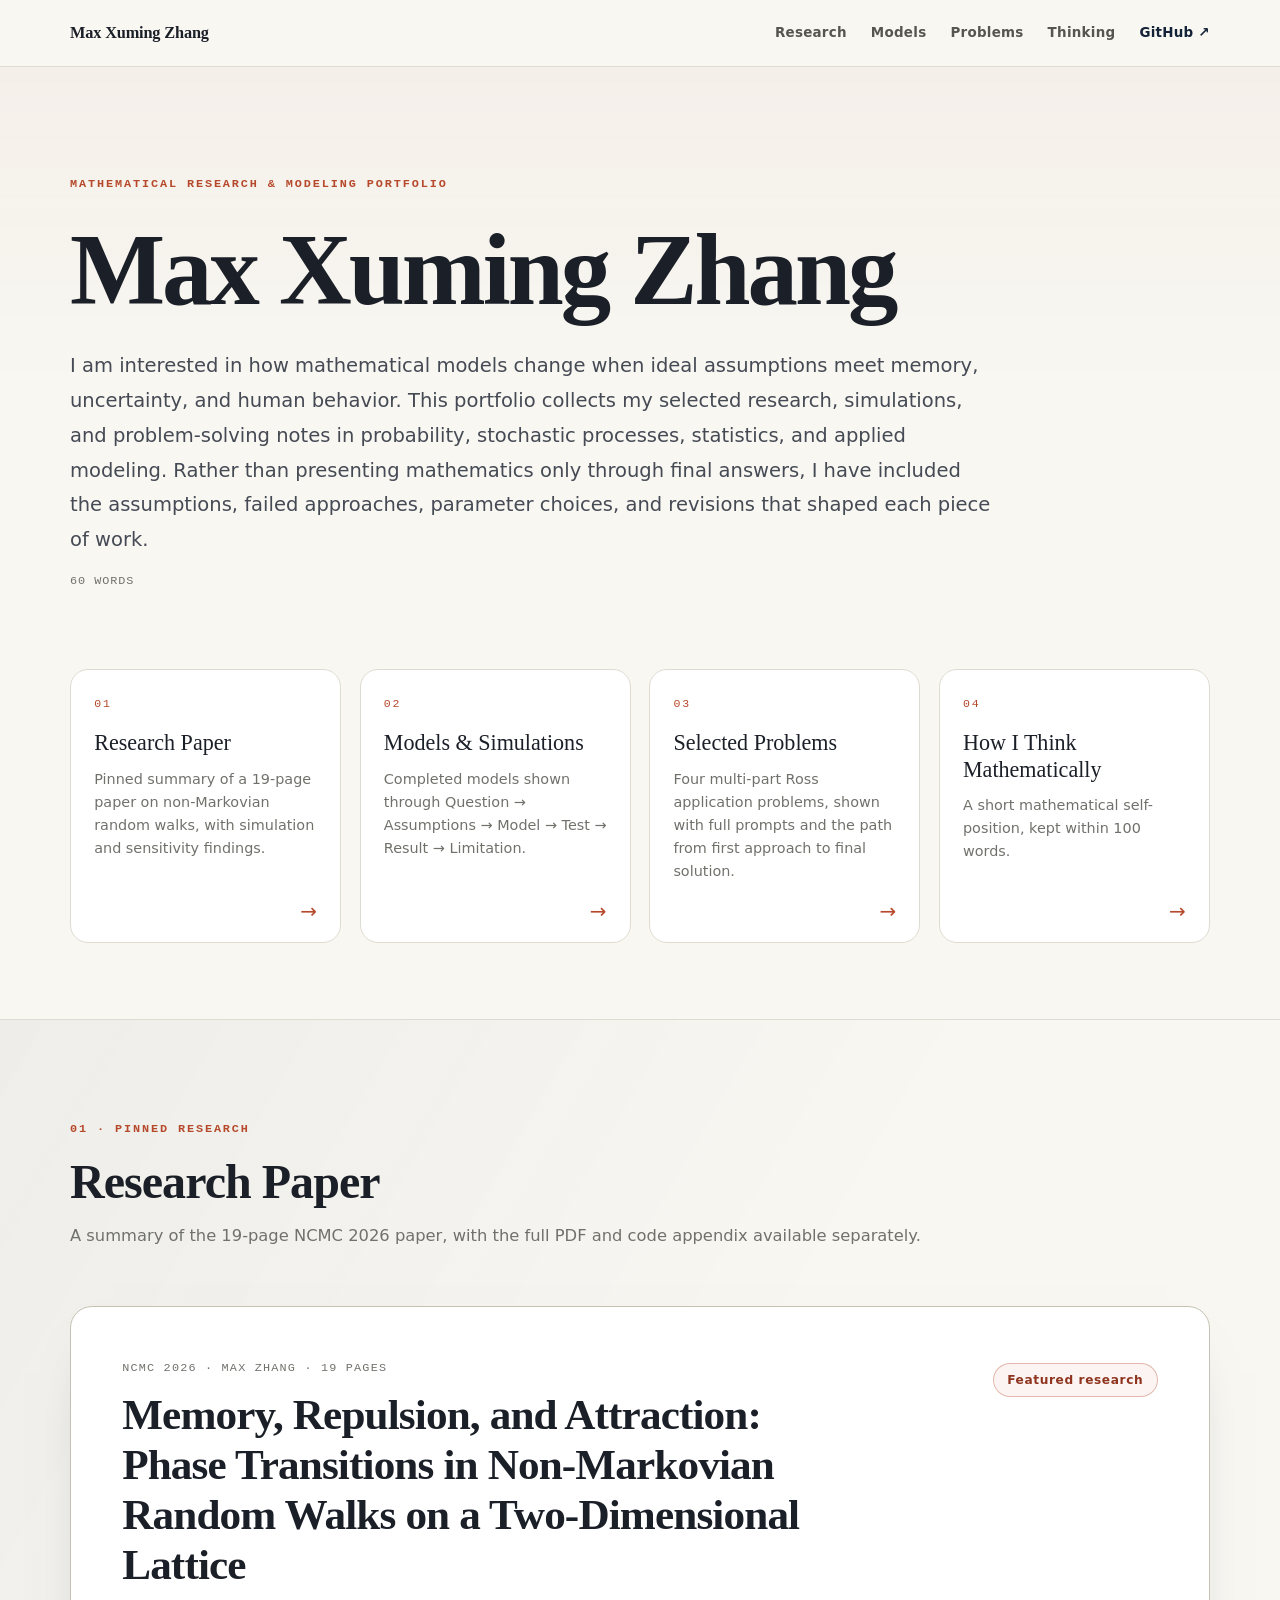
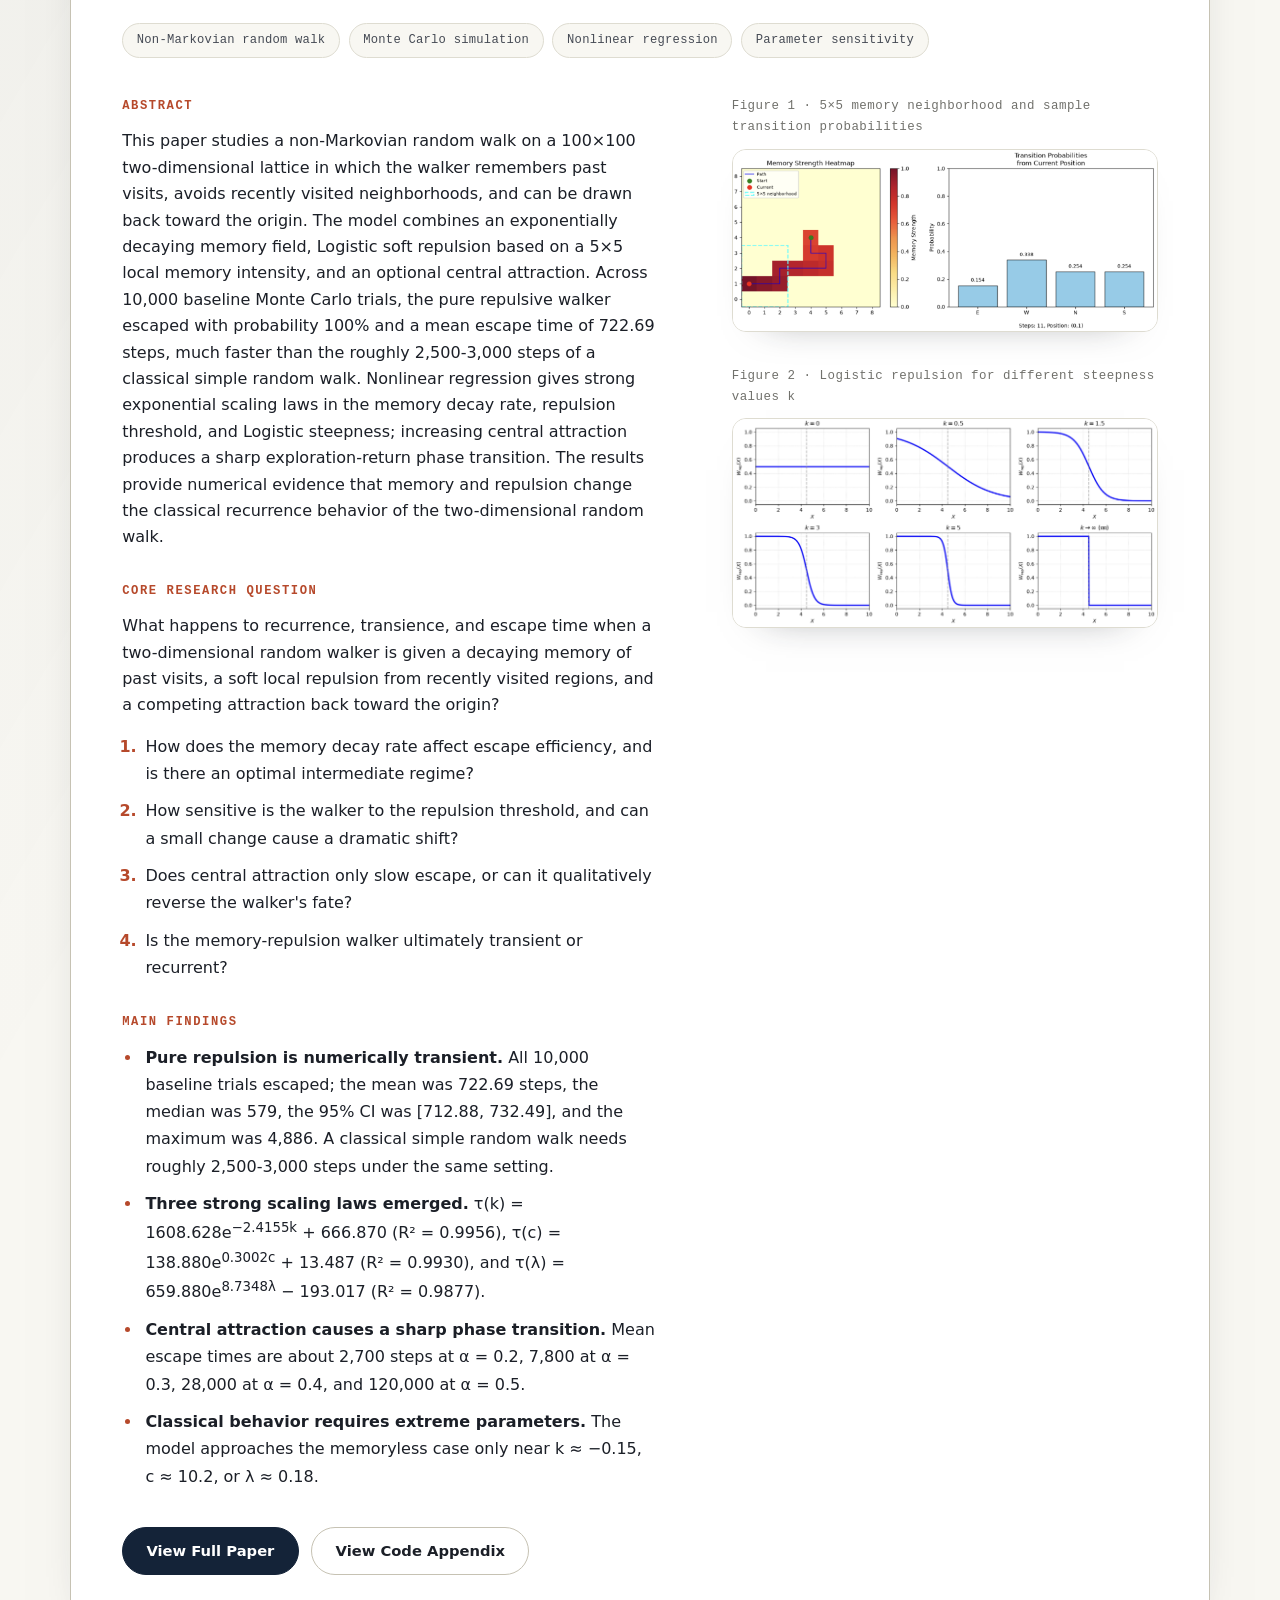
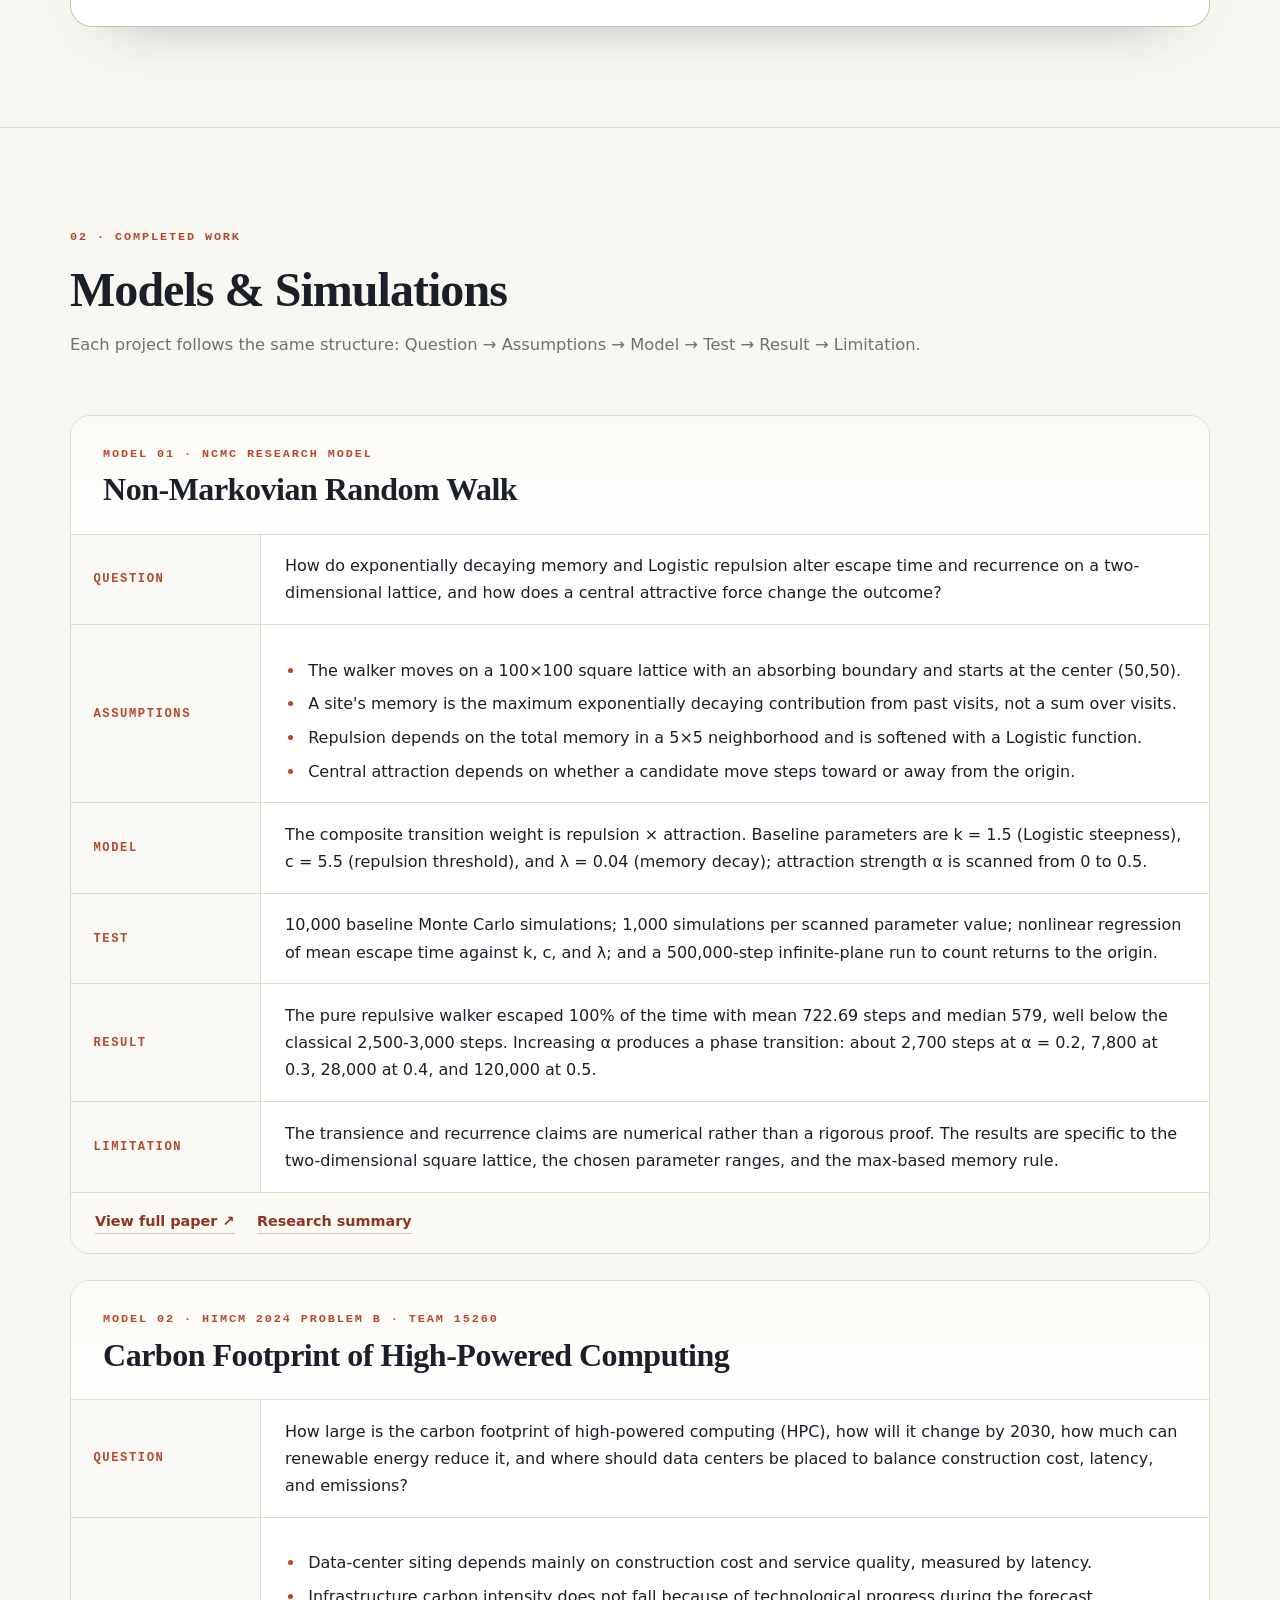
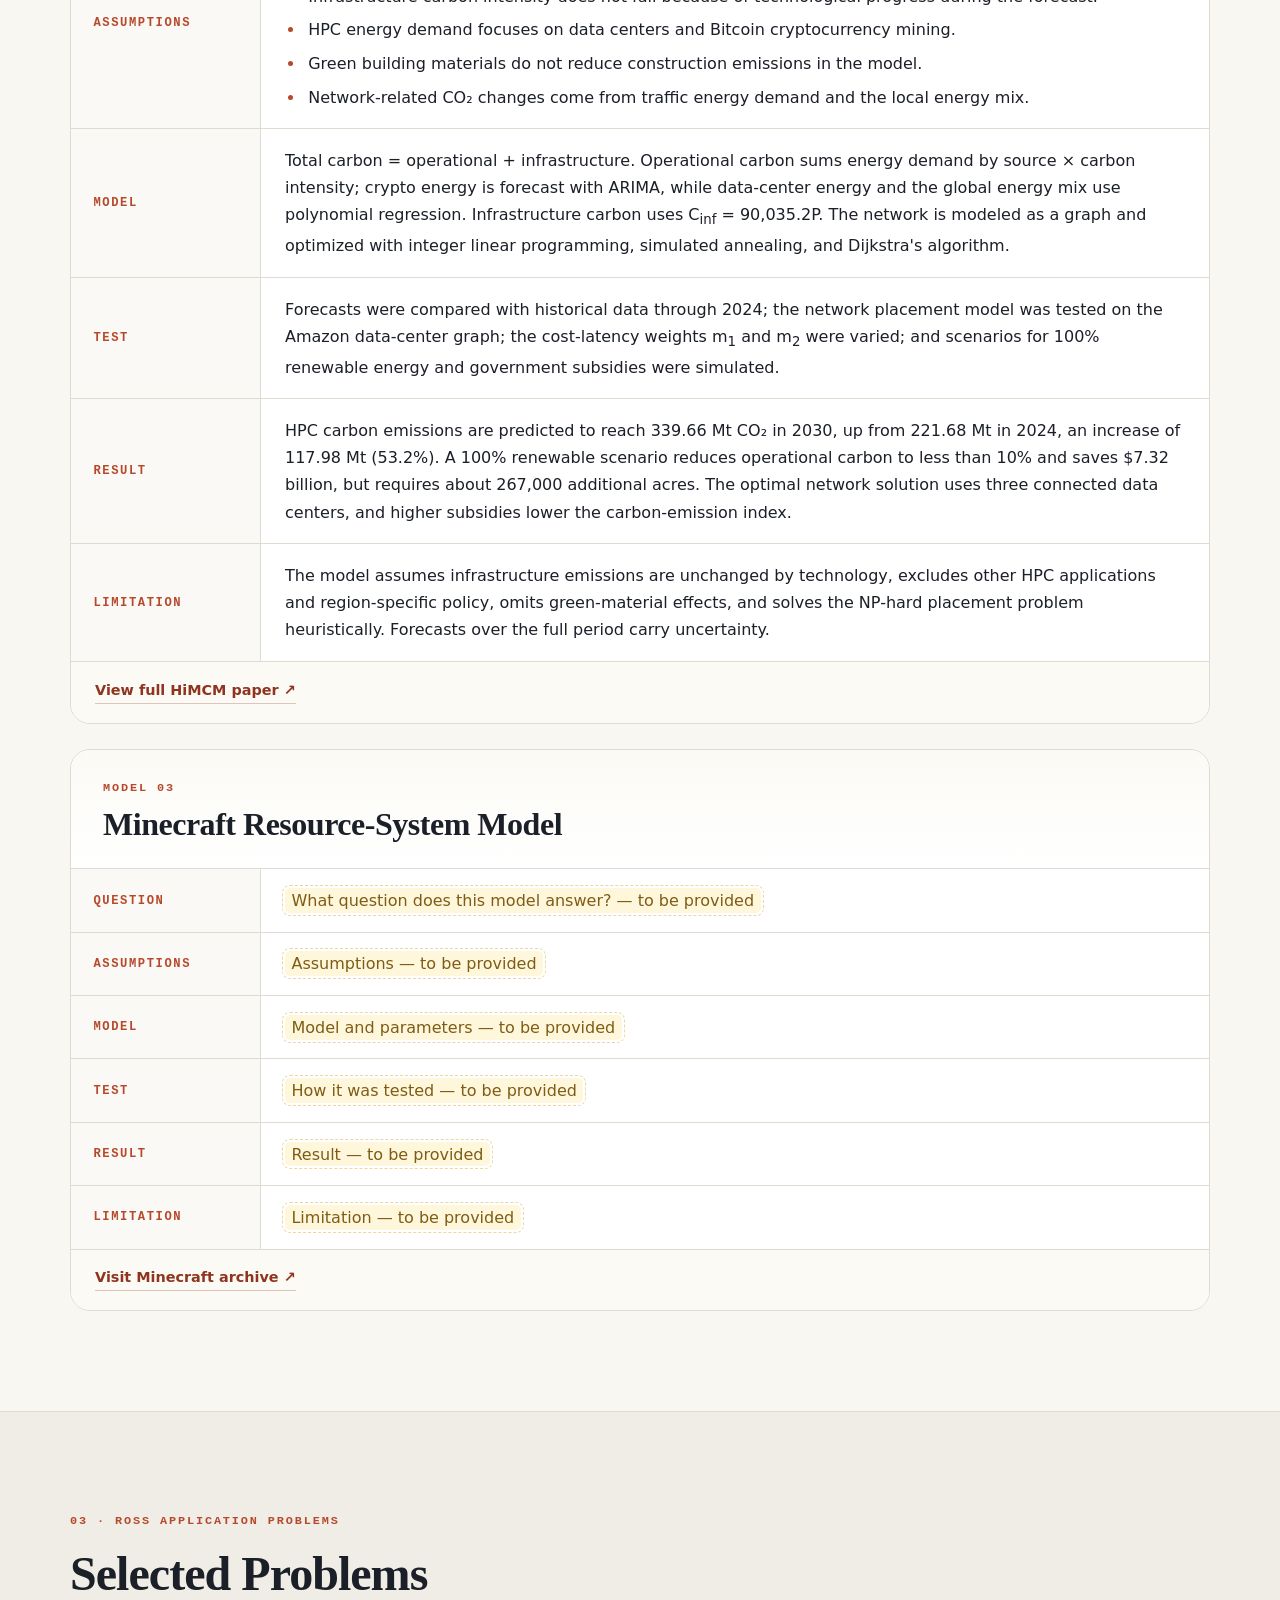
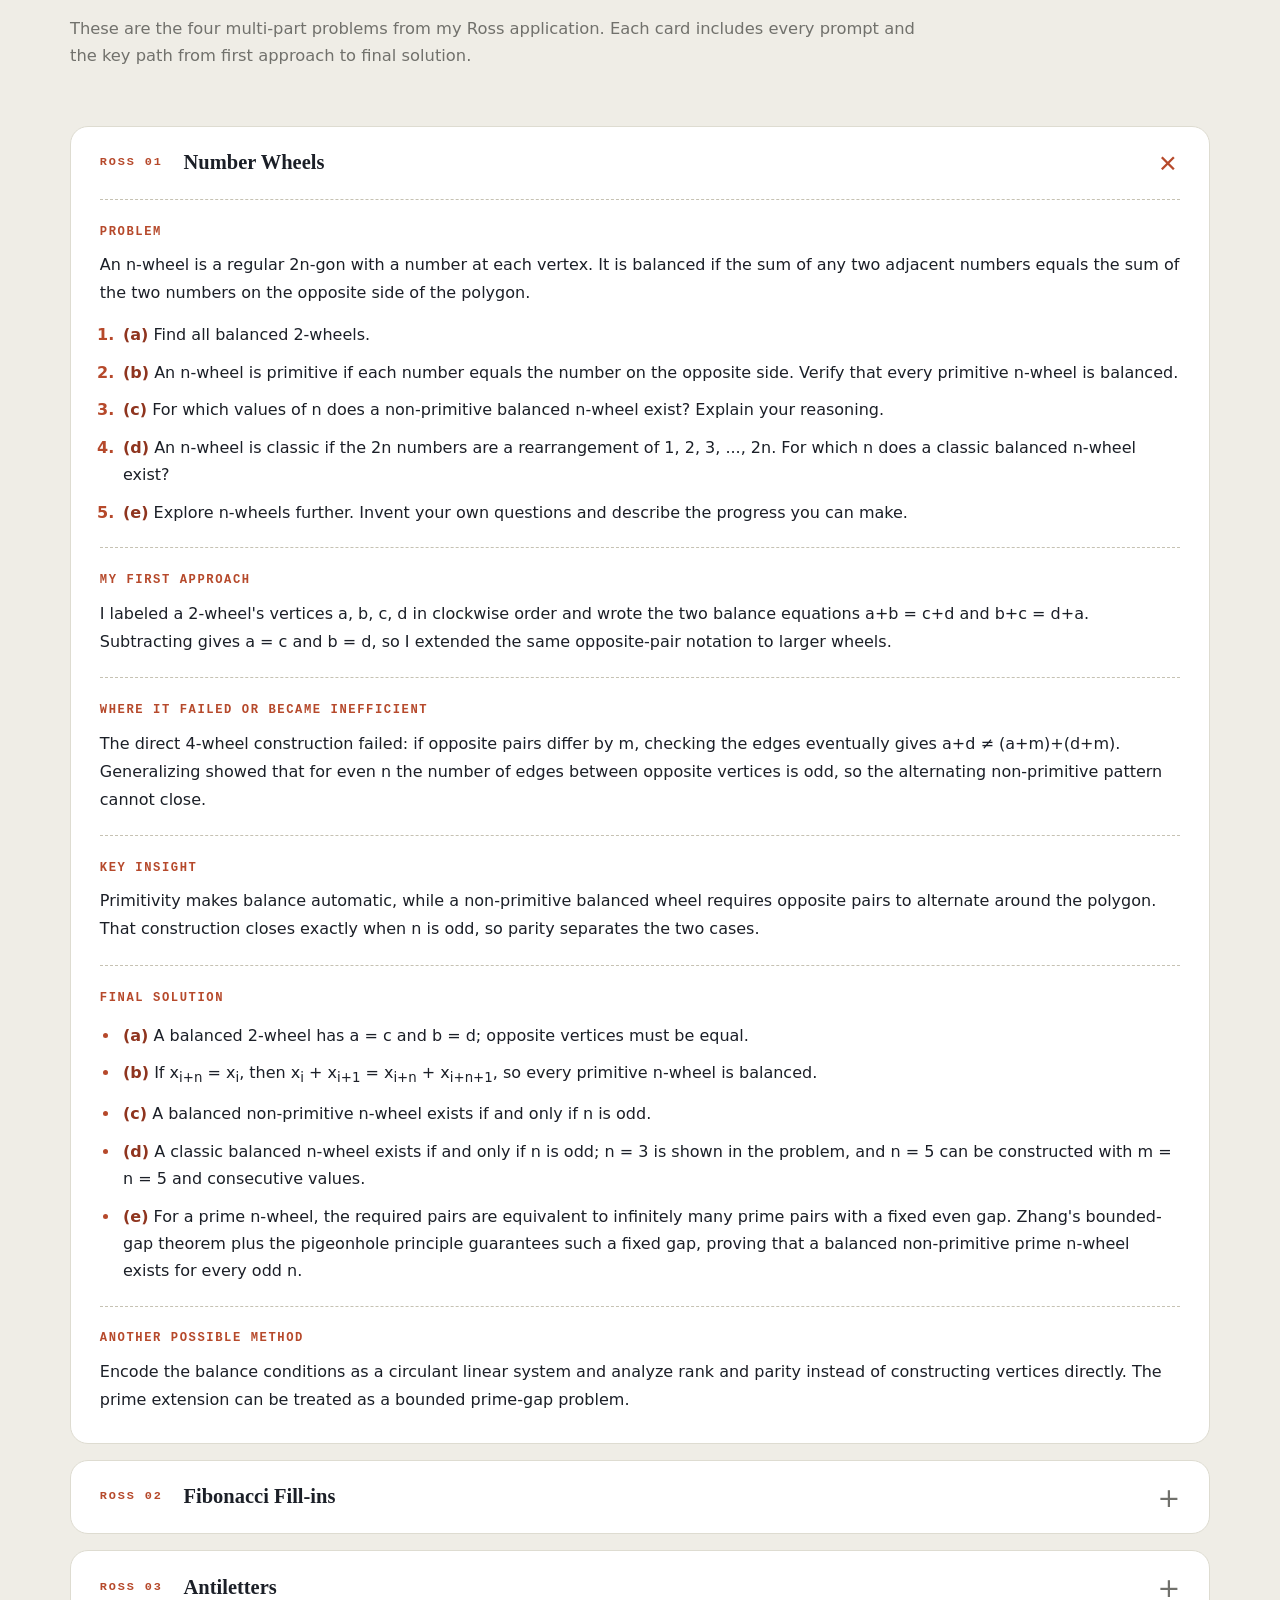
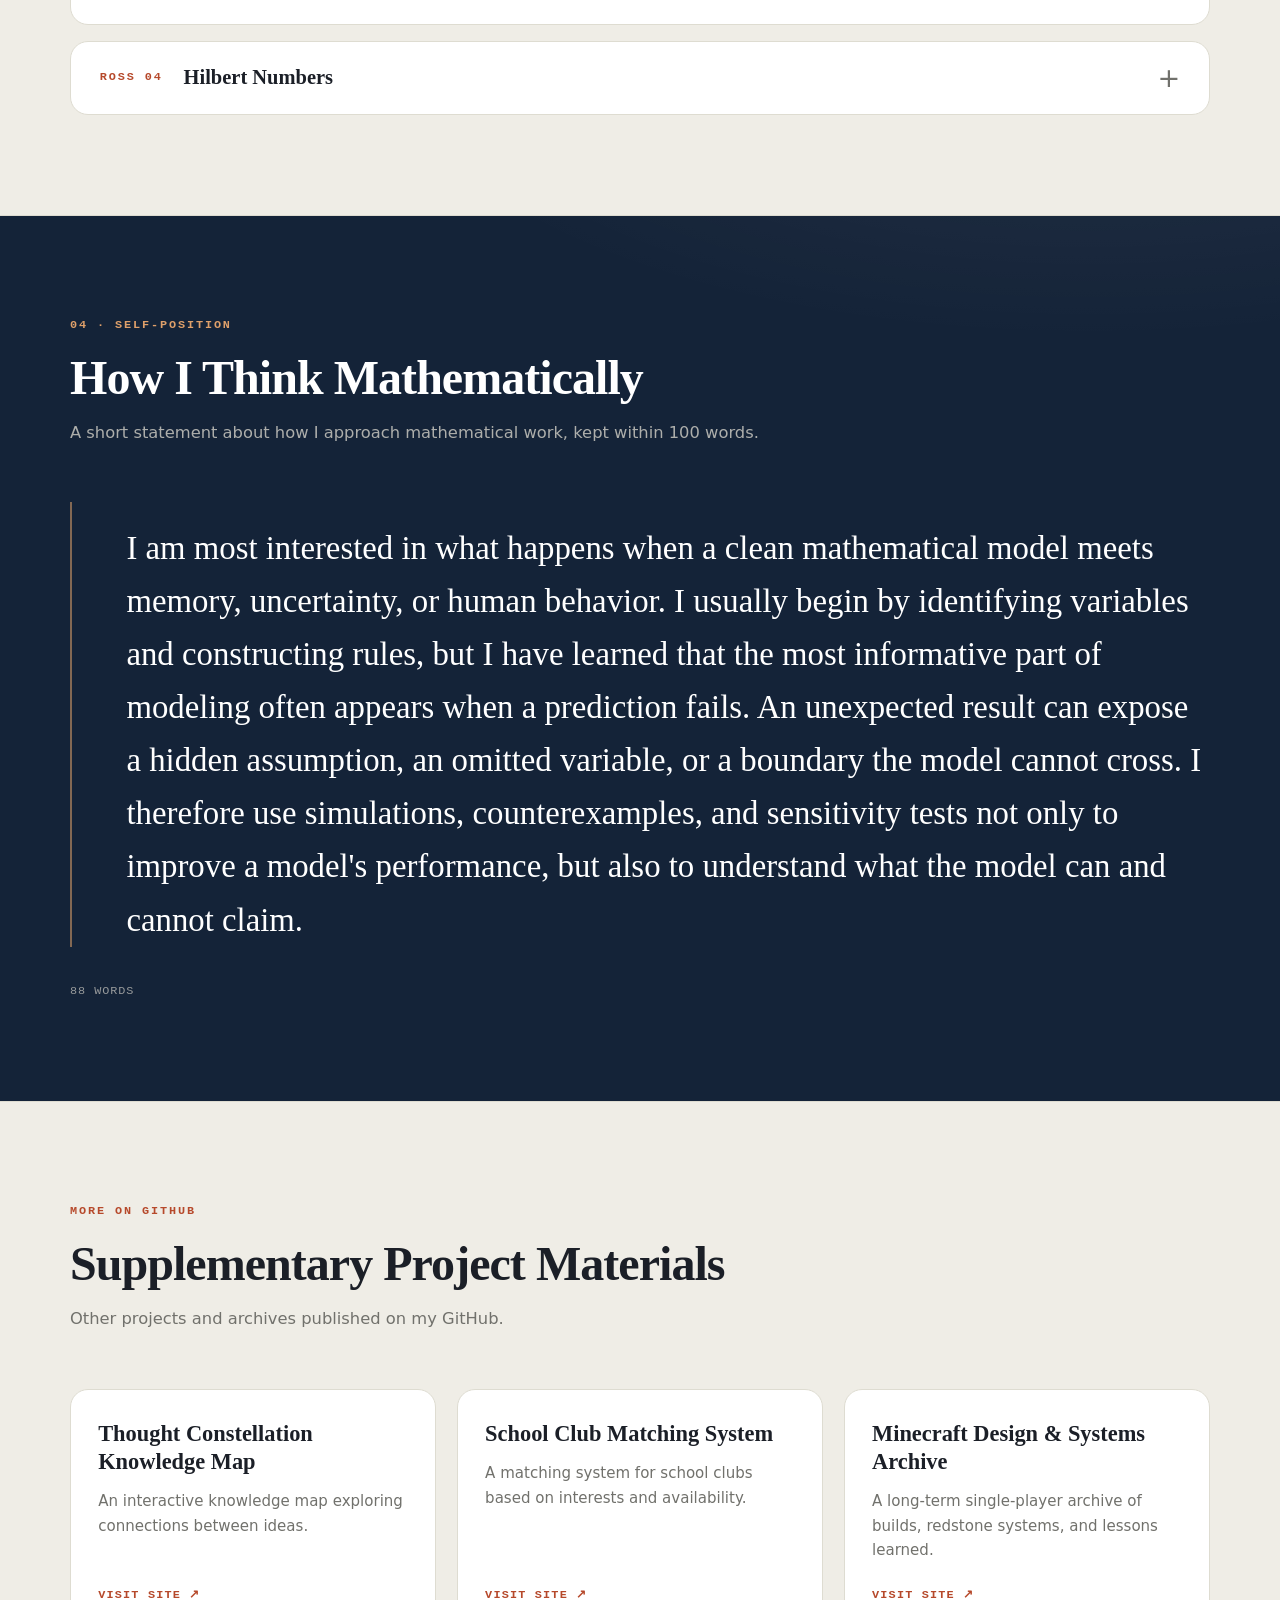
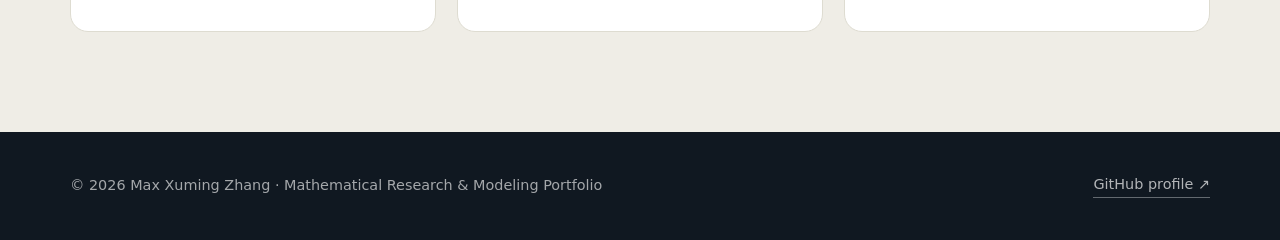
==== index.html @ b4219c4b "Add NCMC paper, HiMCM model, and Ross problems" ====
<!doctype html>
<html lang="en">
<head>
  <meta charset="utf-8">
  <meta name="viewport" content="width=device-width, initial-scale=1">
  <title>Mathematical Research and Modeling Portfolio | Max Xuming Zhang</title>
  <meta name="description" content="Research, modeling, and mathematical problem-solving by Max Xuming Zhang, including an NCMC paper on non-Markovian random walks and a HiMCM 2024 carbon-footprint model.">
  <meta name="theme-color" content="#141f2e">
  <link rel="stylesheet" href="assets/css/styles.css">
  <link rel="icon" href="data:image/svg+xml,<svg xmlns='http://www.w3.org/2000/svg' viewBox='0 0 100 100'><text y='0.9em' font-size='90'>∑</text></svg>">
</head>
<body>
  <a class="skip-link" href="#main">Skip to content</a>

  <header class="site-header" id="site-header">
    <div class="container header-inner">
      <a class="brand" href="#top">Max Xuming Zhang</a>
      <nav class="site-nav" aria-label="Primary">
        <a href="#research">Research</a>
        <a href="#models">Models</a>
        <a href="#problems">Problems</a>
        <a href="#thinking">Thinking</a>
        <a class="nav-github" href="https://github.com/aeroptot" target="_blank" rel="noopener">GitHub <span aria-hidden="true">↗</span></a>
      </nav>
    </div>
  </header>

  <main id="main">
    <section class="hero" id="top">
      <div class="container">
        <p class="eyebrow">Mathematical Research &amp; Modeling Portfolio</p>
        <h1>Max Xuming Zhang</h1>
        <p class="hero-intro" id="introText">
          I am interested in how mathematical models change when ideal assumptions meet memory,
          uncertainty, and human behavior. This portfolio collects my selected research, simulations,
          and problem-solving notes in probability, stochastic processes, statistics, and applied
          modeling. Rather than presenting mathematics only through final answers, I have included
          the assumptions, failed approaches, parameter choices, and revisions that shaped each
          piece of work.
        </p>
        <p class="word-note"><span data-word-count="introText"></span> words</p>

        <div class="module-grid" aria-label="Portfolio sections">
          <a class="module-card" href="#research">
            <span class="module-index">01</span>
            <span class="module-title">Research Paper</span>
            <span class="module-copy">Pinned summary of a 19-page paper on non-Markovian random walks, with simulation and sensitivity findings.</span>
            <span class="module-arrow" aria-hidden="true">→</span>
          </a>
          <a class="module-card" href="#models">
            <span class="module-index">02</span>
            <span class="module-title">Models &amp; Simulations</span>
            <span class="module-copy">Completed models shown through Question → Assumptions → Model → Test → Result → Limitation.</span>
            <span class="module-arrow" aria-hidden="true">→</span>
          </a>
          <a class="module-card" href="#problems">
            <span class="module-index">03</span>
            <span class="module-title">Selected Problems</span>
            <span class="module-copy">Four multi-part Ross application problems, shown with full prompts and the path from first approach to final solution.</span>
            <span class="module-arrow" aria-hidden="true">→</span>
          </a>
          <a class="module-card" href="#thinking">
            <span class="module-index">04</span>
            <span class="module-title">How I Think Mathematically</span>
            <span class="module-copy">A short mathematical self-position, kept within 100 words.</span>
            <span class="module-arrow" aria-hidden="true">→</span>
          </a>
        </div>
      </div>
    </section>

    <section class="section research-section" id="research">
      <div class="container">
        <div class="section-heading">
          <p class="section-kicker">01 · Pinned research</p>
          <h2>Research Paper</h2>
          <p class="section-note">A summary of the 19-page NCMC 2026 paper, with the full PDF and code appendix available separately.</p>
        </div>

        <article class="paper-card">
          <div class="paper-title-row">
            <div>
              <p class="paper-meta">NCMC 2026 · Max Zhang · 19 pages</p>
              <h3>Memory, Repulsion, and Attraction: Phase Transitions in Non-Markovian Random Walks on a Two-Dimensional Lattice</h3>
            </div>
            <span class="status-chip">Featured research</span>
          </div>

          <ul class="method-list" aria-label="Methods used">
            <li>Non-Markovian random walk</li>
            <li>Monte Carlo simulation</li>
            <li>Nonlinear regression</li>
            <li>Parameter sensitivity</li>
          </ul>

          <div class="paper-grid">
            <div class="paper-body">
              <h4>Abstract</h4>
              <p>
                This paper studies a non-Markovian random walk on a 100×100 two-dimensional lattice in
                which the walker remembers past visits, avoids recently visited neighborhoods, and can be
                drawn back toward the origin. The model combines an exponentially decaying memory field,
                Logistic soft repulsion based on a 5×5 local memory intensity, and an optional central
                attraction. Across 10,000 baseline Monte Carlo trials, the pure repulsive walker escaped
                with probability 100% and a mean escape time of 722.69 steps, much faster than the roughly
                2,500-3,000 steps of a classical simple random walk. Nonlinear regression gives strong
                exponential scaling laws in the memory decay rate, repulsion threshold, and Logistic
                steepness; increasing central attraction produces a sharp exploration-return phase
                transition. The results provide numerical evidence that memory and repulsion change the
                classical recurrence behavior of the two-dimensional random walk.
              </p>

              <h4>Core research question</h4>
              <p>
                What happens to recurrence, transience, and escape time when a two-dimensional random
                walker is given a decaying memory of past visits, a soft local repulsion from recently
                visited regions, and a competing attraction back toward the origin?
              </p>
              <ol class="question-list">
                <li>How does the memory decay rate affect escape efficiency, and is there an optimal intermediate regime?</li>
                <li>How sensitive is the walker to the repulsion threshold, and can a small change cause a dramatic shift?</li>
                <li>Does central attraction only slow escape, or can it qualitatively reverse the walker's fate?</li>
                <li>Is the memory-repulsion walker ultimately transient or recurrent?</li>
              </ol>

              <h4>Main findings</h4>
              <ul class="finding-list">
                <li><strong>Pure repulsion is numerically transient.</strong> All 10,000 baseline trials escaped; the mean was 722.69 steps, the median was 579, the 95% CI was [712.88, 732.49], and the maximum was 4,886. A classical simple random walk needs roughly 2,500-3,000 steps under the same setting.</li>
                <li><strong>Three strong scaling laws emerged.</strong> τ(k) = 1608.628e<sup>−2.4155k</sup> + 666.870 (R² = 0.9956), τ(c) = 138.880e<sup>0.3002c</sup> + 13.487 (R² = 0.9930), and τ(λ) = 659.880e<sup>8.7348λ</sup> − 193.017 (R² = 0.9877).</li>
                <li><strong>Central attraction causes a sharp phase transition.</strong> Mean escape times are about 2,700 steps at α = 0.2, 7,800 at α = 0.3, 28,000 at α = 0.4, and 120,000 at α = 0.5.</li>
                <li><strong>Classical behavior requires extreme parameters.</strong> The model approaches the memoryless case only near k ≈ −0.15, c ≈ 10.2, or λ ≈ 0.18.</li>
              </ul>

              <div class="button-row">
                <a class="btn btn-primary" href="assets/papers/NCMC_paper_Max_Zhang.pdf" target="_blank" rel="noopener">View Full Paper</a>
                <a class="btn" href="assets/papers/NCMC_paper_Max_Zhang.pdf#page=16" target="_blank" rel="noopener">View Code Appendix</a>
              </div>
            </div>

            <div class="paper-figures">
              <figure class="figure-slot">
                <figcaption>Figure 1 · 5×5 memory neighborhood and sample transition probabilities</figcaption>
                <img class="paper-figure" src="assets/figures/ncmc-neighborhood.png" alt="Heat map of past visits and the 5 by 5 neighborhood used to compute transition probabilities." loading="lazy">
              </figure>
              <figure class="figure-slot">
                <figcaption>Figure 2 · Logistic repulsion for different steepness values k</figcaption>
                <img class="paper-figure" src="assets/figures/ncmc-logistic.png" alt="Six logistic curves showing how the steepness parameter controls the sharpness of the repulsion threshold." loading="lazy">
              </figure>
            </div>
          </div>
        </article>
      </div>
    </section>

    <section class="section" id="models">
      <div class="container">
        <div class="section-heading">
          <p class="section-kicker">02 · Completed work</p>
          <h2>Models &amp; Simulations</h2>
          <p class="section-note">Each project follows the same structure: Question → Assumptions → Model → Test → Result → Limitation.</p>
        </div>

        <div class="model-list">
          <article class="model-card">
            <header class="model-header">
              <div>
                <p class="model-number">Model 01 · NCMC research model</p>
                <h3>Non-Markovian Random Walk</h3>
              </div>
            </header>
            <dl class="model-structure">
              <div><dt>Question</dt><dd>How do exponentially decaying memory and Logistic repulsion alter escape time and recurrence on a two-dimensional lattice, and how does a central attractive force change the outcome?</dd></div>
              <div><dt>Assumptions</dt><dd>
                <ul class="detail-list">
                  <li>The walker moves on a 100×100 square lattice with an absorbing boundary and starts at the center (50,50).</li>
                  <li>A site's memory is the maximum exponentially decaying contribution from past visits, not a sum over visits.</li>
                  <li>Repulsion depends on the total memory in a 5×5 neighborhood and is softened with a Logistic function.</li>
                  <li>Central attraction depends on whether a candidate move steps toward or away from the origin.</li>
                </ul>
              </dd></div>
              <div><dt>Model</dt><dd>The composite transition weight is repulsion × attraction. Baseline parameters are k = 1.5 (Logistic steepness), c = 5.5 (repulsion threshold), and λ = 0.04 (memory decay); attraction strength α is scanned from 0 to 0.5.</dd></div>
              <div><dt>Test</dt><dd>10,000 baseline Monte Carlo simulations; 1,000 simulations per scanned parameter value; nonlinear regression of mean escape time against k, c, and λ; and a 500,000-step infinite-plane run to count returns to the origin.</dd></div>
              <div><dt>Result</dt><dd>The pure repulsive walker escaped 100% of the time with mean 722.69 steps and median 579, well below the classical 2,500-3,000 steps. Increasing α produces a phase transition: about 2,700 steps at α = 0.2, 7,800 at 0.3, 28,000 at 0.4, and 120,000 at 0.5.</dd></div>
              <div><dt>Limitation</dt><dd>The transience and recurrence claims are numerical rather than a rigorous proof. The results are specific to the two-dimensional square lattice, the chosen parameter ranges, and the max-based memory rule.</dd></div>
            </dl>
            <div class="model-links">
              <a href="assets/papers/NCMC_paper_Max_Zhang.pdf" target="_blank" rel="noopener">View full paper <span aria-hidden="true">↗</span></a>
              <a href="#research">Research summary</a>
            </div>
          </article>

          <article class="model-card">
            <header class="model-header">
              <div>
                <p class="model-number">Model 02 · HiMCM 2024 Problem B · Team 15260</p>
                <h3>Carbon Footprint of High-Powered Computing</h3>
              </div>
            </header>
            <dl class="model-structure">
              <div><dt>Question</dt><dd>How large is the carbon footprint of high-powered computing (HPC), how will it change by 2030, how much can renewable energy reduce it, and where should data centers be placed to balance construction cost, latency, and emissions?</dd></div>
              <div><dt>Assumptions</dt><dd>
                <ul class="detail-list">
                  <li>Data-center siting depends mainly on construction cost and service quality, measured by latency.</li>
                  <li>Infrastructure carbon intensity does not fall because of technological progress during the forecast.</li>
                  <li>HPC energy demand focuses on data centers and Bitcoin cryptocurrency mining.</li>
                  <li>Green building materials do not reduce construction emissions in the model.</li>
                  <li>Network-related CO₂ changes come from traffic energy demand and the local energy mix.</li>
                </ul>
              </dd></div>
              <div><dt>Model</dt><dd>Total carbon = operational + infrastructure. Operational carbon sums energy demand by source × carbon intensity; crypto energy is forecast with ARIMA, while data-center energy and the global energy mix use polynomial regression. Infrastructure carbon uses C<sub>inf</sub> = 90,035.2P. The network is modeled as a graph and optimized with integer linear programming, simulated annealing, and Dijkstra's algorithm.</dd></div>
              <div><dt>Test</dt><dd>Forecasts were compared with historical data through 2024; the network placement model was tested on the Amazon data-center graph; the cost-latency weights m<sub>1</sub> and m<sub>2</sub> were varied; and scenarios for 100% renewable energy and government subsidies were simulated.</dd></div>
              <div><dt>Result</dt><dd>HPC carbon emissions are predicted to reach 339.66 Mt CO₂ in 2030, up from 221.68 Mt in 2024, an increase of 117.98 Mt (53.2%). A 100% renewable scenario reduces operational carbon to less than 10% and saves $7.32 billion, but requires about 267,000 additional acres. The optimal network solution uses three connected data centers, and higher subsidies lower the carbon-emission index.</dd></div>
              <div><dt>Limitation</dt><dd>The model assumes infrastructure emissions are unchanged by technology, excludes other HPC applications and region-specific policy, omits green-material effects, and solves the NP-hard placement problem heuristically. Forecasts over the full period carry uncertainty.</dd></div>
            </dl>
            <div class="model-links">
              <a href="assets/papers/HiMCM_2024.pdf" target="_blank" rel="noopener">View full HiMCM paper <span aria-hidden="true">↗</span></a>
            </div>
          </article>

          <article class="model-card">
            <header class="model-header">
              <div>
                <p class="model-number">Model 03</p>
                <h3>Minecraft Resource-System Model</h3>
              </div>
            </header>
            <dl class="model-structure">
              <div><dt>Question</dt><dd><span class="ph" data-fill="model.minecraft.question">What question does this model answer? — to be provided</span></dd></div>
              <div><dt>Assumptions</dt><dd><span class="ph" data-fill="model.minecraft.assumptions">Assumptions — to be provided</span></dd></div>
              <div><dt>Model</dt><dd><span class="ph" data-fill="model.minecraft.model">Model and parameters — to be provided</span></dd></div>
              <div><dt>Test</dt><dd><span class="ph" data-fill="model.minecraft.test">How it was tested — to be provided</span></dd></div>
              <div><dt>Result</dt><dd><span class="ph" data-fill="model.minecraft.result">Result — to be provided</span></dd></div>
              <div><dt>Limitation</dt><dd><span class="ph" data-fill="model.minecraft.limitation">Limitation — to be provided</span></dd></div>
            </dl>
            <div class="model-links">
              <a href="https://aeroptot.github.io/Minecraft-records/" target="_blank" rel="noopener">Visit Minecraft archive <span aria-hidden="true">↗</span></a>
            </div>
          </article>
        </div>
      </div>
    </section>

    <section class="section section-alt" id="problems">
      <div class="container">
        <div class="section-heading">
          <p class="section-kicker">03 · Ross application problems</p>
          <h2>Selected Problems</h2>
          <p class="section-note">These are the four multi-part problems from my Ross application. Each card includes every prompt and the key path from first approach to final solution.</p>
        </div>

        <div class="problem-list">
          <details class="problem-card" open>
            <summary>
              <span class="problem-number">Ross 01</span>
              <span class="problem-title">Number Wheels</span>
              <span class="problem-toggle" aria-hidden="true">+</span>
            </summary>
            <div class="problem-body">
              <div>
                <h4>Problem</h4>
                <p>An n-wheel is a regular 2n-gon with a number at each vertex. It is balanced if the sum of any two adjacent numbers equals the sum of the two numbers on the opposite side of the polygon.</p>
                <ol class="part-list">
                  <li><strong>(a)</strong> Find all balanced 2-wheels.</li>
                  <li><strong>(b)</strong> An n-wheel is primitive if each number equals the number on the opposite side. Verify that every primitive n-wheel is balanced.</li>
                  <li><strong>(c)</strong> For which values of n does a non-primitive balanced n-wheel exist? Explain your reasoning.</li>
                  <li><strong>(d)</strong> An n-wheel is classic if the 2n numbers are a rearrangement of 1, 2, 3, ..., 2n. For which n does a classic balanced n-wheel exist?</li>
                  <li><strong>(e)</strong> Explore n-wheels further. Invent your own questions and describe the progress you can make.</li>
                </ol>
              </div>
              <div><h4>My first approach</h4><p>I labeled a 2-wheel's vertices a, b, c, d in clockwise order and wrote the two balance equations a+b = c+d and b+c = d+a. Subtracting gives a = c and b = d, so I extended the same opposite-pair notation to larger wheels.</p></div>
              <div><h4>Where it failed or became inefficient</h4><p>The direct 4-wheel construction failed: if opposite pairs differ by m, checking the edges eventually gives a+d ≠ (a+m)+(d+m). Generalizing showed that for even n the number of edges between opposite vertices is odd, so the alternating non-primitive pattern cannot close.</p></div>
              <div><h4>Key insight</h4><p>Primitivity makes balance automatic, while a non-primitive balanced wheel requires opposite pairs to alternate around the polygon. That construction closes exactly when n is odd, so parity separates the two cases.</p></div>
              <div>
                <h4>Final solution</h4>
                <ul class="solution-list">
                  <li><strong>(a)</strong> A balanced 2-wheel has a = c and b = d; opposite vertices must be equal.</li>
                  <li><strong>(b)</strong> If x<sub>i+n</sub> = x<sub>i</sub>, then x<sub>i</sub> + x<sub>i+1</sub> = x<sub>i+n</sub> + x<sub>i+n+1</sub>, so every primitive n-wheel is balanced.</li>
                  <li><strong>(c)</strong> A balanced non-primitive n-wheel exists if and only if n is odd.</li>
                  <li><strong>(d)</strong> A classic balanced n-wheel exists if and only if n is odd; n = 3 is shown in the problem, and n = 5 can be constructed with m = n = 5 and consecutive values.</li>
                  <li><strong>(e)</strong> For a prime n-wheel, the required pairs are equivalent to infinitely many prime pairs with a fixed even gap. Zhang's bounded-gap theorem plus the pigeonhole principle guarantees such a fixed gap, proving that a balanced non-primitive prime n-wheel exists for every odd n.</li>
                </ul>
              </div>
              <div><h4>Another possible method</h4><p>Encode the balance conditions as a circulant linear system and analyze rank and parity instead of constructing vertices directly. The prime extension can be treated as a bounded prime-gap problem.</p></div>
            </div>
          </details>

          <details class="problem-card">
            <summary>
              <span class="problem-number">Ross 02</span>
              <span class="problem-title">Fibonacci Fill-ins</span>
              <span class="problem-toggle" aria-hidden="true">+</span>
            </summary>
            <div class="problem-body">
              <div>
                <h4>Problem</h4>
                <p>An f-sequence satisfies a<sub>n</sub> = a<sub>n-1</sub> + a<sub>n-2</sub> for n ≥ 2. The classic Fibonacci sequence has F<sub>0</sub> = 0, F<sub>1</sub> = 1.</p>
                <ol class="part-list">
                  <li><strong>(a)</strong> If a<sub>0</sub> and a<sub>1</sub> are given, explain why a<sub>n</sub> = F<sub>n-1</sub>a<sub>0</sub> + F<sub>n</sub>a<sub>1</sub> for every n ≥ 1.</li>
                  <li><strong>(b)</strong> If a<sub>0</sub> = a and a<sub>4</sub> = b, determine a<sub>1</sub>, a<sub>2</sub>, and a<sub>3</sub> in terms of a and b.</li>
                  <li><strong>(c)</strong> What property must integers a and b satisfy so that all entries of the f-sequence are integers when a<sub>0</sub> = a and a<sub>4</sub> = b?</li>
                  <li><strong>(d)</strong> More generally, for a positive index k, what property must integers a and b satisfy to make every entry an integer when a<sub>0</sub> = a and a<sub>k</sub> = b?</li>
                  <li><strong>(e)</strong> What other questions do Fibonacci fill-ins inspire? Make progress on those questions.</li>
                </ol>
              </div>
              <div><h4>My first approach</h4><p>I proved the closed form by induction, then specialized n = 4 to solve for a<sub>1</sub>, a<sub>2</sub>, and a<sub>3</sub>, checking integrality by reducing the result modulo 3.</p></div>
              <div><h4>Where it failed or became inefficient</h4><p>Testing divisibility term by term becomes unwieldy for a general index k. Treating a and b as arbitrary integers also misses the exact modular condition, so the n = 4 case does not scale directly.</p></div>
              <div><h4>Key insight</h4><p>Every f-sequence is a fixed linear combination of Fibonacci numbers, so integrality is controlled by one congruence modulo F<sub>k</sub>. Matrix diagonalization then gives a closed form for the same idea beyond the classical recurrence.</p></div>
              <div>
                <h4>Final solution</h4>
                <ul class="solution-list">
                  <li><strong>(a)</strong> The formula follows by induction using the Fibonacci recurrence.</li>
                  <li><strong>(b)</strong> a<sub>1</sub> = (b − 2a)/3, a<sub>2</sub> = (a + b)/3, and a<sub>3</sub> = (2b − a)/3.</li>
                  <li><strong>(c)</strong> The necessary and sufficient condition is b − 2a ≡ 0 (mod 3).</li>
                  <li><strong>(d)</strong> For general k, the condition is b ≡ F<sub>k-1</sub>a (mod F<sub>k</sub>).</li>
                  <li><strong>(e)</strong> A generalized sequence G<sub>n</sub> = aG<sub>n-1</sub> + bG<sub>n-2</sub> has closed form G<sub>n</sub> = (λ<sub>1</sub><sup>n</sup> − λ<sub>2</sub><sup>n</sup>)/(λ<sub>1</sub> − λ<sub>2</sub>) with λ<sub>1,2</sub> = (a ± √(a² + 4b))/2, plus a variant for nonzero initial terms.</li>
                </ul>
              </div>
              <div><h4>Another possible method</h4><p>Use generating functions or the Binet formula to derive the same linear representation, then obtain the modular condition from the coefficient of a<sub>1</sub>.</p></div>
            </div>
          </details>

          <details class="problem-card">
            <summary>
              <span class="problem-number">Ross 03</span>
              <span class="problem-title">Antiletters</span>
              <span class="problem-toggle" aria-hidden="true">+</span>
            </summary>
            <div class="problem-body">
              <div>
                <h4>Problem</h4>
                <p>In the theory of antiletters, subwords matching a given pattern can be deleted or introduced, so different spellings can represent the same word.</p>
                <ol class="part-list">
                  <li><strong>(a)</strong> With letters A, B, C and deletable subwords AA, BB, CC, ABAB, BCBC, CACA, how many distinct words can be made?</li>
                  <li><strong>(b)</strong> With letters A, B, C, D and deletable subwords AA, BB, CC, DD, ABAB, BCBC, CDCD, DADA, how many distinct words can be made?</li>
                  <li><strong>(c)</strong> With five letters A, B, C, D, E and the analogous rules, is there a sense in which five letters produce more possible words than four letters?</li>
                  <li><strong>(d)</strong> Invent your own patterns of deletable subwords and explore what happens.</li>
                </ol>
              </div>
              <div><h4>My first approach</h4><p>I treated every deletable word as zero and derived cancellation, commutation, and reduction rules, then used those rules to enumerate equivalence classes of words for three and four letters.</p></div>
              <div><h4>Where it failed or became inefficient</h4><p>In four letters, ACAC and BDBD no longer vanish, so the three-letter classification does not carry over. In five letters each letter has two stabilizers, so infinitely many reduced words can exist and direct enumeration stops being practical.</p></div>
              <div><h4>Key insight</h4><p>Repeated letters are protected by stabilizers: between any two identical letters there must be a stabilizer of that letter. This turns the word problem into an algebraic structure based on cancellation, inverses, and commutation.</p></div>
              <div>
                <h4>Final solution</h4>
                <ul class="solution-list">
                  <li><strong>(a)</strong> The distinct words have representatives ABC, AB, AC, BC, A, B, and C, allowing permutations where the length is greater than one.</li>
                  <li><strong>(b)</strong> Valid words consist of one block of repeated A/C and one block of repeated B/D; the two stable blocks can swap as a whole.</li>
                  <li><strong>(c)</strong> Five letters produce infinitely many valid reduced words, governed by the stabilizer rule. One example is ADACDA—BDBEB—DADA.</li>
                  <li><strong>(d)</strong> The equivalence classes form a group under concatenation and cancellation. In the order-two cyclic case, commutativity is equivalent to ABAB = BABA = e; for order n, the converse fails in general, with the dihedral group D<sub>8</sub> providing a counterexample.</li>
                </ul>
              </div>
              <div><h4>Another possible method</h4><p>Describe the reductions with a string-rewriting system or finite-state automaton, then use group presentations and canonical forms to classify the equivalence classes.</p></div>
            </div>
          </details>

          <details class="problem-card">
            <summary>
              <span class="problem-number">Ross 04</span>
              <span class="problem-title">Hilbert Numbers</span>
              <span class="problem-toggle" aria-hidden="true">+</span>
            </summary>
            <div class="problem-body">
              <div>
                <h4>Problem</h4>
                <p>Hilbert numbers are integers of the form 4k + 1. A Hilbert number is prime if it is larger than 1 and not a product of two smaller Hilbert numbers. More generally, the m-Hilbert numbers are integers of the form mk + 1, with m-Hilbert primes defined analogously.</p>
                <ol class="part-list">
                  <li><strong>(a)</strong> For which values of m do the m-Hilbert integers factor uniquely into m-Hilbert primes?</li>
                  <li><strong>(b)</strong> Can you describe a sense in which the 4-Hilbert numbers are closer to unique factorization than the 5-Hilbert numbers? Is there an m with even worse factorization than m = 5?</li>
                  <li><strong>(c)</strong> What variations on these questions might you ask? Share some of your progress.</li>
                </ol>
              </div>
              <div><h4>My first approach</h4><p>I started from the fundamental theorem of arithmetic, listed the first few m-Hilbert numbers, searched for composite m-Hilbert numbers, and looked for different factorizations into m-Hilbert primes.</p></div>
              <div><h4>Where it failed or became inefficient</h4><p>No general method emerges for finding the smallest counterexample because m-Hilbert primes are irregular and depend on the distribution of ordinary primes. Each m therefore tends to require individual calculation.</p></div>
              <div><h4>Key insight</h4><p>If several primes are all congruent to −1 modulo m, then products of pairs are congruent to 1 modulo m and can create multiple factorizations. For every m ≥ 3, the identity (m−1)²(2m−1)² = [(m−1)(2m−1)]² produces a counterexample to unique factorization.</p></div>
              <div>
                <h4>Final solution</h4>
                <ul class="solution-list">
                  <li><strong>(a)</strong> Unique factorization holds for m = 1 and m = 2, but fails for every m ≥ 3.</li>
                  <li><strong>(b)</strong> The smallest 4-Hilbert counterexample is 441 = 9·49 = 21², while the smallest 5-Hilbert counterexample is 336 = 6·56 = 16·21. Thus m = 4 is closer to unique factorization than m = 5. Since 100 = 4·25 = 10² is the smallest 3-Hilbert counterexample, m = 3 is worse than m = 5 and all m ≥ 4.</li>
                  <li><strong>(c)</strong> Generalizing to S<sub>m,a</sub> = {mk + a} requires m | a(a−1) for closure, forcing a = 1 when a &lt; m. Choosing 2k primes with a common residue element of order k gives ½·C(2k,k) distinct factorizations; for m = 7, r = 2 and the primes 2, 23, 37, 79, 107, 149 give 10 factorizations.</li>
                </ul>
              </div>
              <div><h4>Another possible method</h4><p>Use modular arithmetic and finite group theory to construct factorizations systematically, or search computationally over residue classes when only a specific m is required.</p></div>
            </div>
          </details>
        </div>
      </div>
    </section>

    <section class="section thinking-section" id="thinking">
      <div class="container thinking-container">
        <div class="section-heading">
          <p class="section-kicker">04 · Self-position</p>
          <h2>How I Think Mathematically</h2>
          <p class="section-note">A short statement about how I approach mathematical work, kept within 100 words.</p>
        </div>
        <blockquote class="think-quote" id="thinkingText">
          <p>
            I am most interested in what happens when a clean mathematical model meets memory,
            uncertainty, or human behavior. I usually begin by identifying variables and constructing
            rules, but I have learned that the most informative part of modeling often appears when a
            prediction fails. An unexpected result can expose a hidden assumption, an omitted variable,
            or a boundary the model cannot cross. I therefore use simulations, counterexamples, and
            sensitivity tests not only to improve a model's performance, but also to understand what the
            model can and cannot claim.
          </p>
        </blockquote>
        <p class="word-note thinking-word-note"><span data-word-count="thinkingText"></span> words</p>
      </div>
    </section>

    <section class="section section-alt" id="projects">
      <div class="container">
        <div class="section-heading">
          <p class="section-kicker">More on GitHub</p>
          <h2>Supplementary Project Materials</h2>
          <p class="section-note">Other projects and archives published on my GitHub.</p>
        </div>
        <div class="project-grid">
          <a class="project-card" href="https://aeroptot.github.io/Thought-constellation/galaxy/" target="_blank" rel="noopener">
            <h3>Thought Constellation Knowledge Map</h3>
            <p>An interactive knowledge map exploring connections between ideas.</p>
            <span class="project-link">Visit site <span aria-hidden="true">↗</span></span>
          </a>
          <a class="project-card" href="https://aeroptot.github.io/Club-matching2/" target="_blank" rel="noopener">
            <h3>School Club Matching System</h3>
            <p>A matching system for school clubs based on interests and availability.</p>
            <span class="project-link">Visit site <span aria-hidden="true">↗</span></span>
          </a>
          <a class="project-card" href="https://aeroptot.github.io/Minecraft-records/" target="_blank" rel="noopener">
            <h3>Minecraft Design &amp; Systems Archive</h3>
            <p>A long-term single-player archive of builds, redstone systems, and lessons learned.</p>
            <span class="project-link">Visit site <span aria-hidden="true">↗</span></span>
          </a>
        </div>
      </div>
    </section>
  </main>

  <footer class="site-footer">
    <div class="container footer-inner">
      <p class="footer-name">© 2026 Max Xuming Zhang · Mathematical Research &amp; Modeling Portfolio</p>
      <a href="https://github.com/aeroptot" target="_blank" rel="noopener">GitHub profile <span aria-hidden="true">↗</span></a>
    </div>
  </footer>

  <script src="assets/js/main.js"></script>
</body>
</html>
---- assets/css/styles.css ----
:root {
  --bg: #f8f7f2;
  --bg-alt: #efede6;
  --surface: #ffffff;
  --ink: #1b1f27;
  --ink-soft: #454a54;
  --muted: #71716c;
  --line: #dedcd1;
  --line-strong: #c6c2b3;
  --accent: #b6492b;
  --accent-dark: #8f351f;
  --navy: #142338;
  --navy-soft: #203349;
  --ph-text: #7f5c14;
  --ph-bg: #fff7dc;
  --ph-line: #ead8a4;
  --serif: Georgia, "Times New Roman", "Songti SC", "Noto Serif SC", serif;
  --sans: ui-sans-serif, system-ui, -apple-system, "Segoe UI", Roboto, "Helvetica Neue", Arial, sans-serif;
  --mono: ui-monospace, "SFMono-Regular", "SF Mono", Menlo, Consolas, "Liberation Mono", monospace;
}

*,
*::before,
*::after {
  box-sizing: border-box;
}

html {
  scroll-padding-top: 84px;
  scroll-behavior: smooth;
}

body {
  margin: 0;
  background: var(--bg);
  color: var(--ink);
  font-family: var(--sans);
  font-size: 1rem;
  line-height: 1.65;
  -webkit-font-smoothing: antialiased;
  text-rendering: optimizeLegibility;
}

::selection {
  background: rgba(182, 73, 43, 0.18);
}

a {
  color: inherit;
  text-decoration: none;
}

p,
blockquote,
figure,
dl,
dd {
  margin: 0;
}

img,
svg {
  max-width: 100%;
}

.container {
  width: min(1140px, 100% - 48px);
  margin-inline: auto;
}

.skip-link {
  position: absolute;
  z-index: 100;
  top: -60px;
  left: 16px;
  padding: 10px 16px;
  background: var(--navy);
  color: #fff;
  border-radius: 0 0 8px 8px;
  transition: top 160ms ease;
}

.skip-link:focus {
  top: 0;
}

/* Utility pages */

.not-found {
  padding: 140px 0 180px;
}

.not-found h1 {
  margin-bottom: 18px;
}

.not-found-copy {
  max-width: 34rem;
  margin-bottom: 2rem;
  color: var(--ink-soft);
}

/* Header */

.site-header {
  position: sticky;
  top: 0;
  z-index: 50;
  border-bottom: 1px solid var(--line);
  background: rgba(248, 247, 242, 0.86);
  backdrop-filter: blur(14px);
  -webkit-backdrop-filter: blur(14px);
}

.header-inner {
  display: flex;
  align-items: center;
  justify-content: space-between;
  gap: 2rem;
  min-height: 66px;
}

.brand {
  font-family: var(--serif);
  font-size: 1.02rem;
  font-weight: 700;
  letter-spacing: -0.01em;
  white-space: nowrap;
}

.site-nav {
  display: flex;
  align-items: center;
  gap: 1.5rem;
  color: #555650;
  font-size: 0.84rem;
  font-weight: 650;
  letter-spacing: 0.02em;
}

.site-nav a {
  transition: color 160ms ease;
}

.site-nav a:hover,
.site-nav a:focus-visible {
  color: var(--accent);
}

.site-nav .nav-github {
  color: var(--navy);
}

/* Hero */

.hero {
  padding: 108px 0 76px;
  background:
    linear-gradient(180deg, rgba(182, 73, 43, 0.045), transparent 320px),
    var(--bg);
}

.eyebrow,
.section-kicker,
.model-number,
.problem-number,
.paper-meta,
.word-note,
.project-link {
  font-family: var(--mono);
  font-size: 0.74rem;
  font-weight: 600;
  letter-spacing: 0.16em;
  text-transform: uppercase;
}

.eyebrow {
  margin: 0 0 26px;
  color: var(--accent);
}

h1,
h2,
h3 {
  font-family: var(--serif);
  font-weight: 600;
}

h1 {
  max-width: 1000px;
  margin: 0 0 30px;
  font-size: clamp(3rem, 8.5vw, 6.3rem);
  line-height: 0.98;
  letter-spacing: -0.03em;
}

.hero-intro {
  max-width: 58rem;
  color: var(--ink-soft);
  font-size: clamp(1.05rem, 1.8vw, 1.22rem);
  line-height: 1.78;
}

.word-note {
  margin-top: 14px;
  color: var(--muted);
  font-weight: 500;
  letter-spacing: 0.08em;
}

.module-grid {
  display: grid;
  grid-template-columns: repeat(4, minmax(0, 1fr));
  gap: 1.15rem;
  margin-top: 78px;
}

.module-card {
  position: relative;
  display: flex;
  flex-direction: column;
  min-height: 218px;
  padding: 1.5rem 1.45rem 1.35rem;
  border: 1px solid var(--line);
  border-radius: 18px;
  background: var(--surface);
  transition: transform 180ms ease, box-shadow 180ms ease, border-color 180ms ease;
}

.module-card:hover,
.module-card:focus-visible {
  border-color: rgba(182, 73, 43, 0.55);
  box-shadow: 0 16px 34px -22px rgba(27, 31, 39, 0.45);
  transform: translateY(-4px);
}

.module-index {
  color: var(--accent);
  font-family: var(--mono);
  font-size: 0.72rem;
  letter-spacing: 0.16em;
}

.module-title {
  margin-top: 1.05rem;
  font-family: var(--serif);
  font-size: 1.38rem;
  line-height: 1.2;
}

.module-copy {
  flex: 1;
  margin-top: 0.7rem;
  color: var(--muted);
  font-size: 0.9rem;
  line-height: 1.6;
}

.module-arrow {
  align-self: flex-end;
  margin-top: 1.1rem;
  color: var(--accent);
  font-size: 1.25rem;
  line-height: 1;
  transition: transform 180ms ease;
}

.module-card:hover .module-arrow {
  transform: translateX(4px);
}

/* Sections */

.section {
  padding: 100px 0;
  border-top: 1px solid var(--line);
}

.section-alt {
  background: var(--bg-alt);
}

.section-heading {
  margin-bottom: 56px;
}

.section-kicker {
  margin-bottom: 16px;
  color: var(--accent);
}

.section-heading h2 {
  margin: 0 0 16px;
  font-size: clamp(2.1rem, 4vw, 3rem);
  letter-spacing: -0.02em;
  line-height: 1.08;
}

.section-note {
  max-width: 54rem;
  color: var(--muted);
  font-size: 1.02rem;
}

/* Shared labels */

h4 {
  margin: 0;
  font-family: var(--mono);
  font-size: 0.76rem;
  font-weight: 700;
  letter-spacing: 0.13em;
  text-transform: uppercase;
  color: var(--accent);
}

.ph {
  border: 1px solid transparent;
  border-radius: 5px;
  background: var(--ph-bg);
  color: var(--ph-text);
  outline: 1px dashed var(--ph-line);
  outline-offset: 2px;
  padding: 0.12em 0.34em;
}

.ph.block {
  display: block;
  padding: 0.95rem 1.05rem;
  line-height: 1.75;
}

/* Research */

.research-section {
  background:
    linear-gradient(120deg, rgba(20, 35, 56, 0.045), transparent 38%),
    var(--bg);
}

.paper-card {
  padding: clamp(1.7rem, 4vw, 3.4rem);
  border: 1px solid var(--line-strong);
  border-radius: 22px;
  background: var(--surface);
  box-shadow: 0 24px 60px -44px rgba(27, 31, 39, 0.55);
}

.paper-title-row {
  display: flex;
  align-items: flex-start;
  justify-content: space-between;
  gap: 2rem;
}

.paper-meta {
  color: var(--muted);
  font-weight: 500;
  letter-spacing: 0.1em;
}

.paper-title-row h3 {
  max-width: 46rem;
  margin: 12px 0 0;
  font-size: clamp(1.7rem, 3.4vw, 2.7rem);
  line-height: 1.16;
  letter-spacing: -0.02em;
}

.status-chip {
  flex: none;
  margin-top: 4px;
  padding: 0.4rem 0.85rem;
  border: 1px solid rgba(182, 73, 43, 0.35);
  border-radius: 999px;
  background: rgba(182, 73, 43, 0.06);
  color: var(--accent-dark);
  font-size: 0.76rem;
  font-weight: 650;
  letter-spacing: 0.05em;
}

.method-list {
  display: flex;
  flex-wrap: wrap;
  gap: 0.55rem;
  margin: 2rem 0 2.4rem;
  padding: 0;
  list-style: none;
}

.method-list li {
  padding: 0.42rem 0.85rem;
  border: 1px solid var(--line);
  border-radius: 999px;
  background: var(--bg);
  color: var(--ink-soft);
  font-family: var(--mono);
  font-size: 0.76rem;
  letter-spacing: 0.02em;
}

.paper-grid {
  display: grid;
  grid-template-columns: minmax(0, 1.25fr) minmax(0, 1fr);
  gap: clamp(2.5rem, 6vw, 5rem);
}

.paper-body h4 + * {
  margin-top: 12px;
}

.paper-body > h4 {
  margin-top: 1.9rem;
}

.paper-body > h4:first-child {
  margin-top: 0;
}

.question-list,
.finding-list,
.solution-list,
.part-list,
.detail-list {
  margin: 14px 0 0;
  padding-left: 1.25rem;
}

.question-list,
.finding-list,
.solution-list,
.part-list {
  display: grid;
  gap: 0.65rem;
}

.detail-list {
  display: grid;
  gap: 0.4rem;
}

.question-list li,
.finding-list li,
.solution-list li,
.part-list li,
.detail-list li {
  padding-left: 0.2rem;
  line-height: 1.7;
}

.question-list li::marker,
.finding-list li::marker,
.solution-list li::marker,
.part-list li::marker,
.detail-list li::marker {
  color: var(--accent);
  font-weight: 700;
}

.part-list strong,
.solution-list strong {
  color: var(--accent-dark);
}

.button-row {
  display: flex;
  flex-wrap: wrap;
  gap: 0.8rem;
  margin-top: 2.3rem;
}

.btn {
  display: inline-flex;
  align-items: center;
  justify-content: center;
  min-height: 46px;
  padding: 0.7rem 1.45rem;
  border: 1px solid var(--line-strong);
  border-radius: 999px;
  background: transparent;
  color: var(--ink);
  font: inherit;
  font-size: 0.92rem;
  font-weight: 650;
  cursor: pointer;
  transition: border-color 160ms ease, background 160ms ease, color 160ms ease;
}

.btn-primary {
  border-color: var(--navy);
  background: var(--navy);
  color: #ffffff;
}

.btn:disabled {
  cursor: not-allowed;
  opacity: 0.72;
}

.figure-slot + .figure-slot {
  margin-top: 2.1rem;
}

.figure-slot figcaption {
  margin-bottom: 0.7rem;
  color: var(--muted);
  font-family: var(--mono);
  font-size: 0.78rem;
  letter-spacing: 0.04em;
}

.figure-empty {
  display: grid;
  place-items: center;
  min-height: 250px;
  padding: 1.8rem;
  border: 1.5px dashed var(--ph-line);
  border-radius: 14px;
  background:
    linear-gradient(45deg, transparent 48%, rgba(234, 216, 164, 0.18) 49%, rgba(234, 216, 164, 0.18) 51%, transparent 52%),
    #fbf6e6;
  color: var(--ph-text);
  font-size: 0.92rem;
  text-align: center;
}

.paper-figure {
  display: block;
  width: 100%;
  height: auto;
  border: 1px solid var(--line);
  border-radius: 14px;
  background: #ffffff;
  box-shadow: 0 18px 40px -34px rgba(27, 31, 39, 0.55);
}

/* Models */

.model-list {
  display: grid;
  gap: 1.6rem;
}

.model-card {
  overflow: hidden;
  border: 1px solid var(--line);
  border-radius: 20px;
  background: var(--surface);
}

.model-header {
  padding: 1.8rem 2rem 1.6rem;
  border-bottom: 1px solid var(--line);
  background: linear-gradient(180deg, #fbfaf5, #ffffff);
}

.model-number {
  color: var(--accent);
}

.model-header h3 {
  margin: 0.45rem 0 0;
  font-size: clamp(1.5rem, 2.6vw, 2rem);
  line-height: 1.15;
  letter-spacing: -0.015em;
}

.model-structure > div {
  display: grid;
  grid-template-columns: 190px minmax(0, 1fr);
}

.model-structure > div + div {
  border-top: 1px solid var(--line);
}

.model-structure dt {
  display: flex;
  align-items: center;
  padding: 1.15rem 1.4rem;
  border-right: 1px solid var(--line);
  background: #faf9f5;
  font-family: var(--mono);
  font-size: 0.76rem;
  font-weight: 700;
  letter-spacing: 0.13em;
  text-transform: uppercase;
  color: var(--accent);
}

.model-structure dd {
  padding: 1.1rem 1.5rem;
  line-height: 1.7;
}

.model-links {
  display: flex;
  flex-wrap: wrap;
  gap: 0.6rem 1.4rem;
  padding: 1.05rem 1.5rem 1.2rem;
  border-top: 1px solid var(--line);
  background: #fbfaf5;
  font-size: 0.9rem;
  font-weight: 650;
}

.model-links a {
  color: var(--accent-dark);
  border-bottom: 1px solid rgba(143, 53, 31, 0.28);
  transition: border-color 160ms ease, color 160ms ease;
}

.model-links a:hover,
.model-links a:focus-visible {
  color: var(--accent);
  border-color: currentColor;
}

/* Problems */

.problem-list {
  display: grid;
  gap: 1rem;
}

.problem-card {
  overflow: hidden;
  border: 1px solid var(--line);
  border-radius: 18px;
  background: var(--surface);
}

.problem-card summary {
  display: flex;
  align-items: center;
  gap: 1.3rem;
  padding: 1.4rem 1.8rem;
  cursor: pointer;
  list-style: none;
  transition: background 160ms ease;
}

.problem-card summary::-webkit-details-marker {
  display: none;
}

.problem-card summary:hover {
  background: #fcfbf7;
}

.problem-number {
  flex: none;
  color: var(--accent);
}

.problem-title {
  flex: 1;
  min-width: 0;
  font-family: var(--serif);
  font-size: 1.28rem;
  font-weight: 600;
  line-height: 1.35;
}

.problem-toggle {
  flex: none;
  color: var(--muted);
  font-size: 1.7rem;
  font-weight: 300;
  line-height: 1;
  transition: transform 180ms ease, color 180ms ease;
}

.problem-card[open] .problem-toggle {
  color: var(--accent);
  transform: rotate(45deg);
}

.problem-body {
  padding: 0 1.8rem 1.8rem;
}

.problem-body > div {
  padding-top: 1.35rem;
  border-top: 1px dashed var(--line-strong);
}

.problem-body > div + div {
  margin-top: 1.35rem;
}

.problem-body h4 {
  margin-bottom: 0.6rem;
}

.problem-body p {
  line-height: 1.75;
}

/* Thinking */

.thinking-section {
  background:
    radial-gradient(1200px 500px at 85% -20%, rgba(255, 255, 255, 0.07), transparent 60%),
    var(--navy);
  color: #e9e4d8;
}

.thinking-section .section-kicker {
  color: #dfa06a;
}

.thinking-section .section-heading h2 {
  color: #ffffff;
}

.thinking-section .section-note {
  color: rgba(233, 228, 216, 0.72);
}

.think-quote {
  position: relative;
  max-width: 72rem;
  margin: 0;
  padding: 1.2rem 0 0 3.4rem;
  border-left: 2px solid rgba(223, 160, 106, 0.55);
}

.think-quote p {
  font-family: var(--serif);
  font-size: clamp(1.4rem, 2.7vw, 2.05rem);
  line-height: 1.62;
  color: #ffffff;
}

.thinking-word-note {
  margin-top: 2.2rem;
  color: rgba(233, 228, 216, 0.62);
}

/* Projects */

.project-grid {
  display: grid;
  grid-template-columns: repeat(3, minmax(0, 1fr));
  gap: 1.3rem;
}

.project-card {
  display: flex;
  flex-direction: column;
  min-height: 238px;
  padding: 1.9rem 1.7rem 1.6rem;
  border: 1px solid var(--line);
  border-radius: 18px;
  background: var(--surface);
  transition: transform 180ms ease, box-shadow 180ms ease, border-color 180ms ease;
}

.project-card:hover,
.project-card:focus-visible {
  border-color: rgba(182, 73, 43, 0.45);
  box-shadow: 0 16px 34px -22px rgba(27, 31, 39, 0.4);
  transform: translateY(-3px);
}

.project-card h3 {
  margin: 0 0 0.8rem;
  font-size: 1.4rem;
  line-height: 1.25;
}

.project-card p {
  flex: 1;
  color: var(--muted);
  font-size: 0.94rem;
}

.project-link {
  margin-top: 1.4rem;
  color: var(--accent);
  font-weight: 600;
  letter-spacing: 0.1em;
}

/* Footer */

.site-footer {
  background: #101821;
  color: rgba(255, 255, 255, 0.68);
}

.footer-inner {
  display: flex;
  align-items: center;
  justify-content: space-between;
  gap: 1.5rem;
  padding: 2.6rem 0;
  font-size: 0.9rem;
}

.footer-name {
  color: rgba(255, 255, 255, 0.62);
}

.site-footer a {
  border-bottom: 1px solid rgba(255, 255, 255, 0.35);
  transition: color 160ms ease, border-color 160ms ease;
}

.site-footer a:hover,
.site-footer a:focus-visible {
  border-color: #ffffff;
  color: #ffffff;
}

/* Responsive */

@media (max-width: 980px) {
  .module-grid {
    grid-template-columns: repeat(2, minmax(0, 1fr));
  }

  .paper-grid,
  .project-grid {
    grid-template-columns: 1fr;
  }

  .project-card {
    min-height: 0;
  }

  .figure-empty {
    min-height: 200px;
  }
}

@media (max-width: 760px) {
  .header-inner {
    align-items: flex-start;
    flex-direction: column;
    gap: 0;
    padding: 12px 0 10px;
  }

  .site-nav {
    width: 100%;
    gap: 1.15rem;
    overflow-x: auto;
    padding-bottom: 4px;
    white-space: nowrap;
  }

  .site-nav .nav-github {
    display: none;
  }

  .hero {
    padding-top: 72px;
  }

  .section {
    padding: 72px 0;
  }

  .section-heading {
    margin-bottom: 40px;
  }

  .paper-card {
    border-radius: 16px;
  }

  .paper-title-row {
    flex-direction: column;
    gap: 1rem;
  }

  .status-chip {
    align-self: flex-start;
  }

  .model-structure > div {
    grid-template-columns: 1fr;
  }

  .model-structure dt {
    border-right: 0;
    border-bottom: 1px solid var(--line);
    padding: 0.75rem 1.3rem 0.7rem;
  }

  .model-structure dd {
    padding: 0.9rem 1.3rem 1.15rem;
  }

  .model-header,
  .problem-card summary {
    padding-left: 1.25rem;
    padding-right: 1.25rem;
  }

  .problem-body {
    padding-left: 1.25rem;
    padding-right: 1.25rem;
  }

  .think-quote {
    padding-left: 1.4rem;
  }

  .footer-inner {
    align-items: flex-start;
    flex-direction: column;
    gap: 0.6rem;
  }
}

@media (max-width: 520px) {
  .module-grid {
    grid-template-columns: 1fr;
  }

  .module-card {
    min-height: 0;
  }
}

@media (prefers-reduced-motion: reduce) {
  html {
    scroll-behavior: auto;
  }

  *,
  *::before,
  *::after {
    scroll-behavior: auto !important;
    transition-duration: 0.01ms !important;
    animation-duration: 0.01ms !important;
    animation-iteration-count: 1 !important;
  }
}
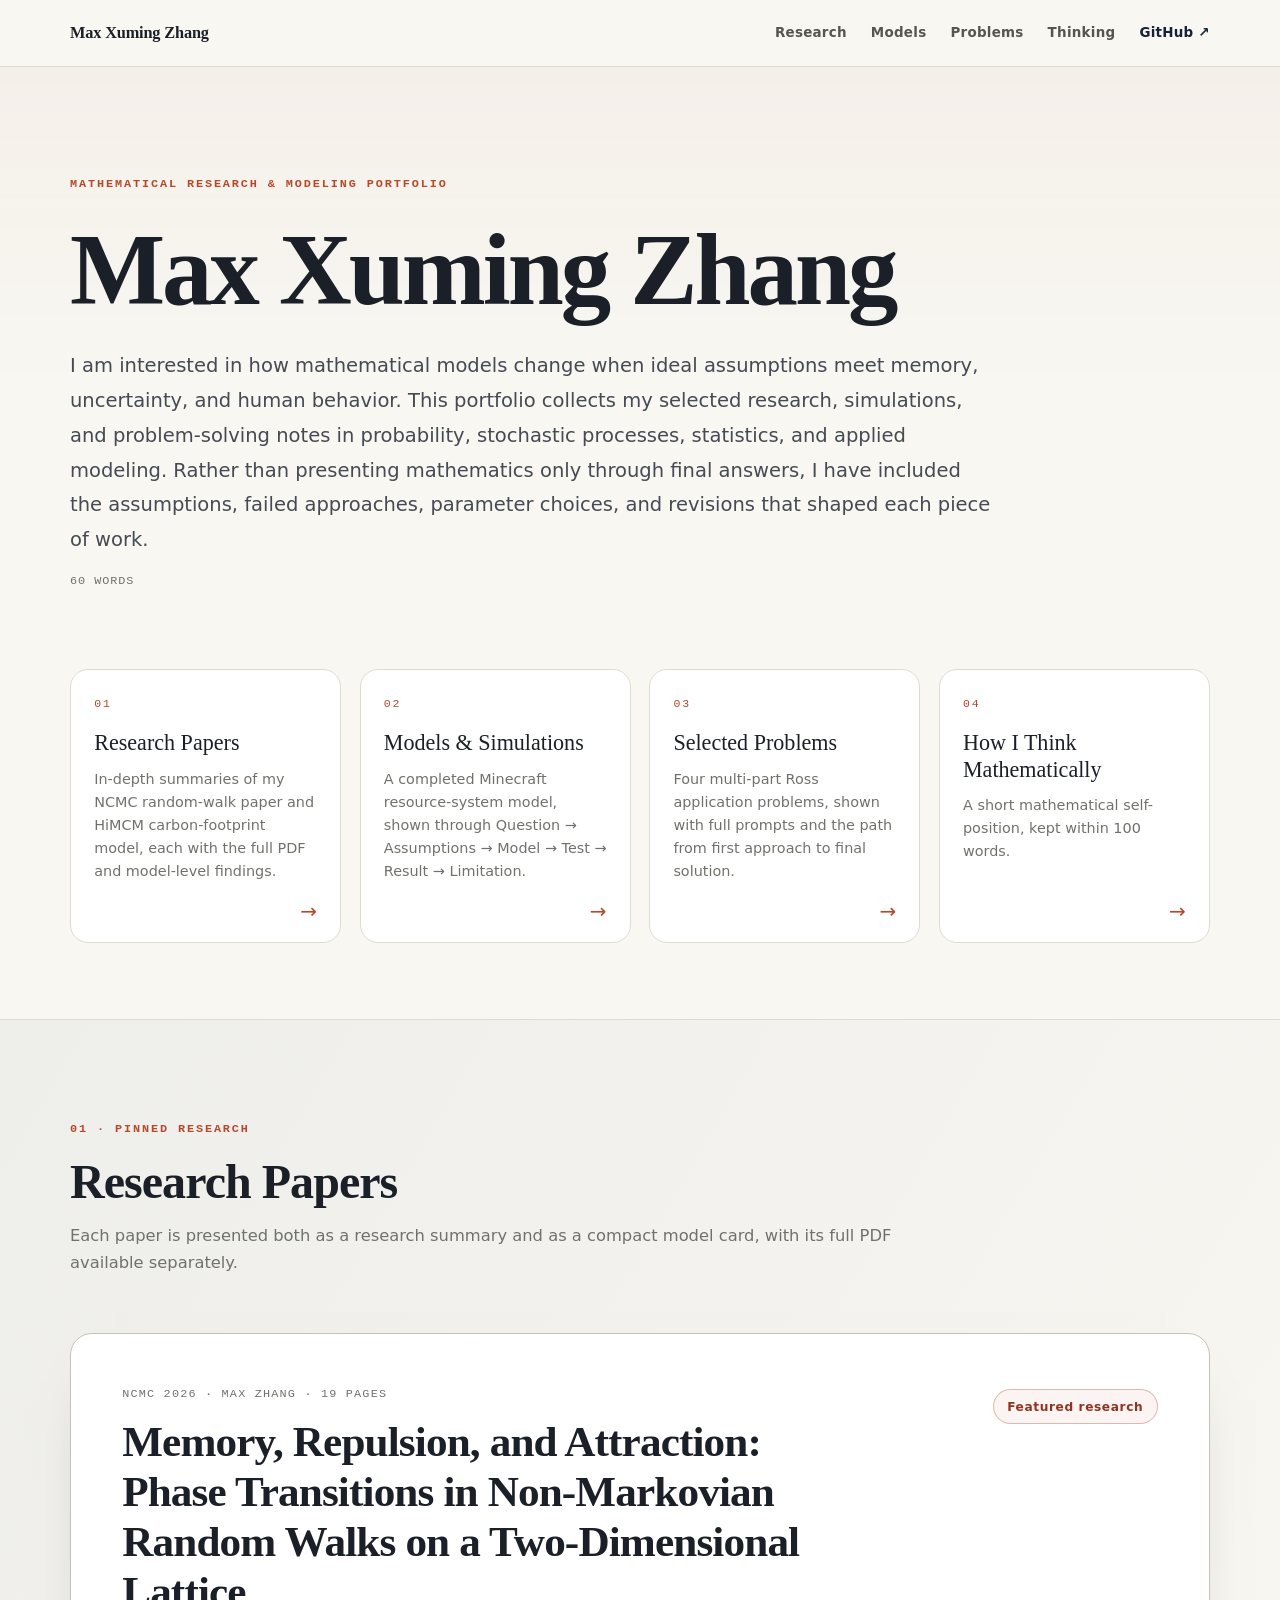
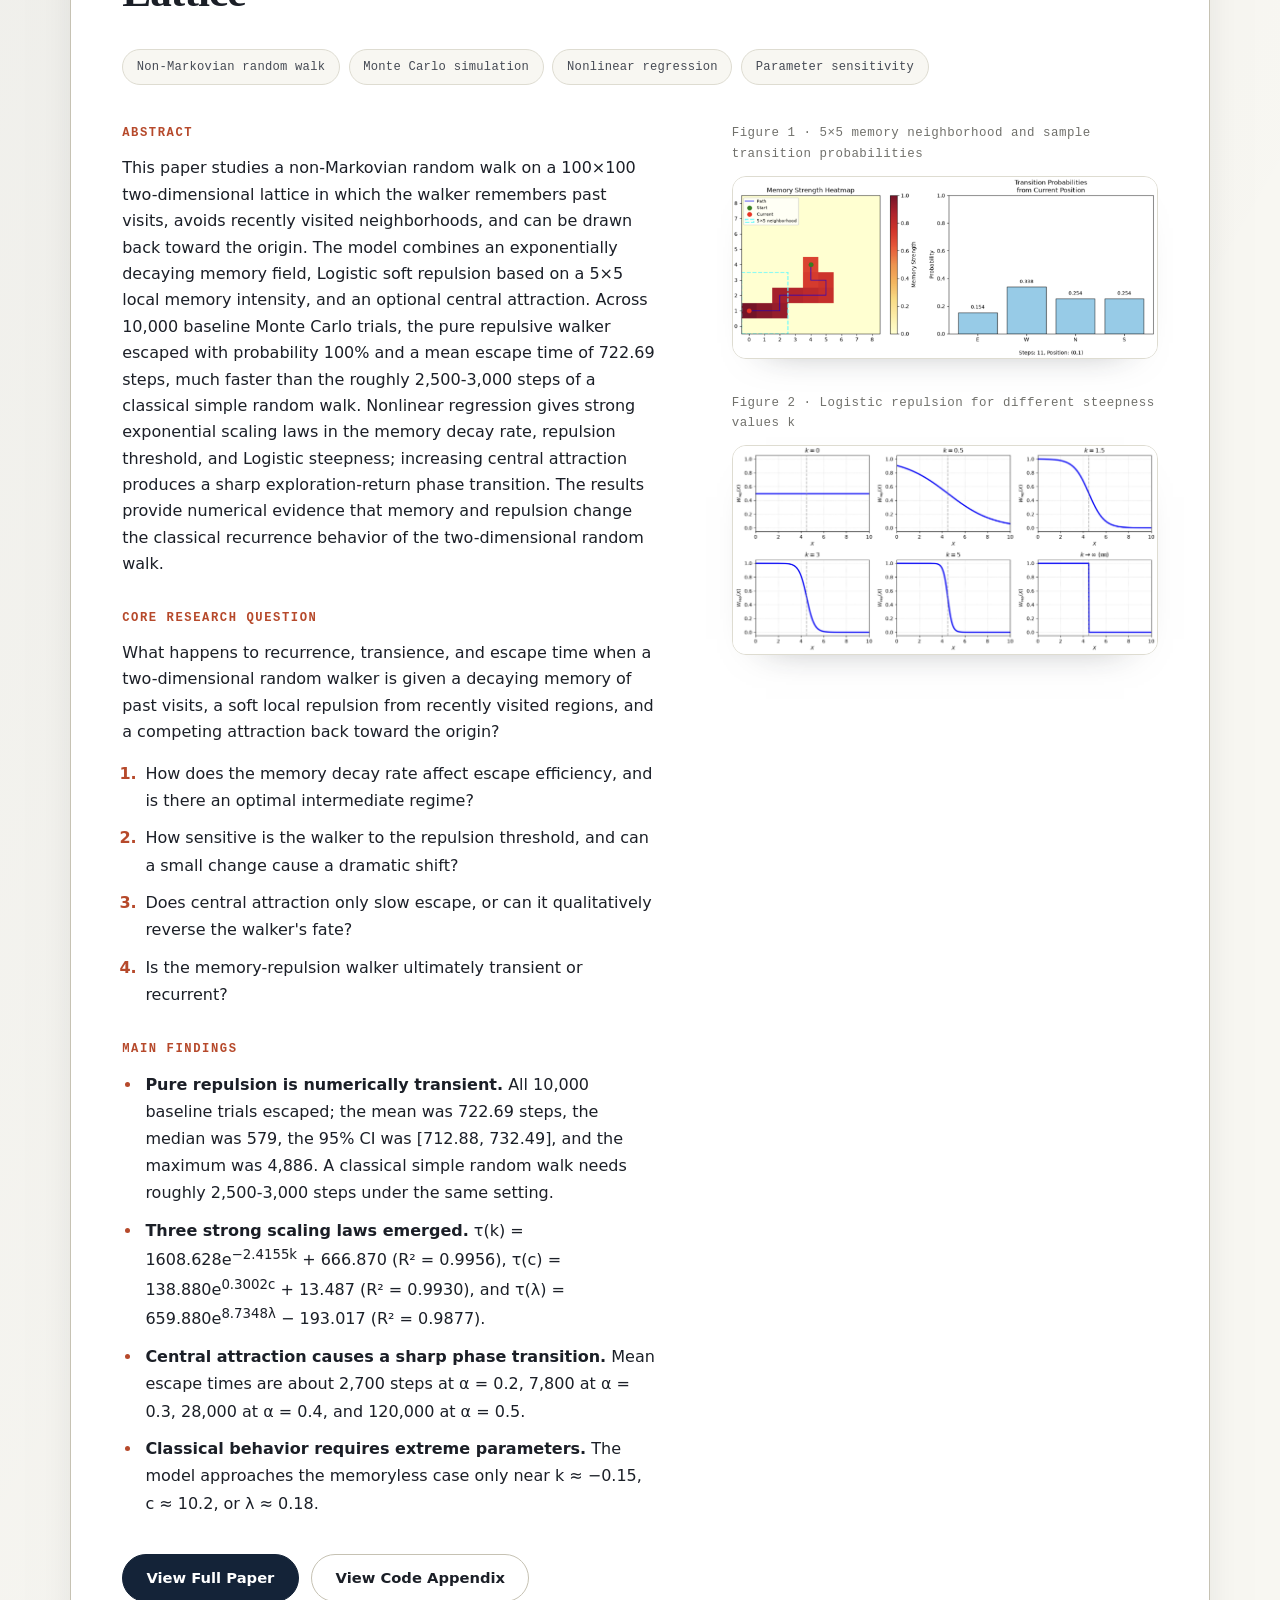
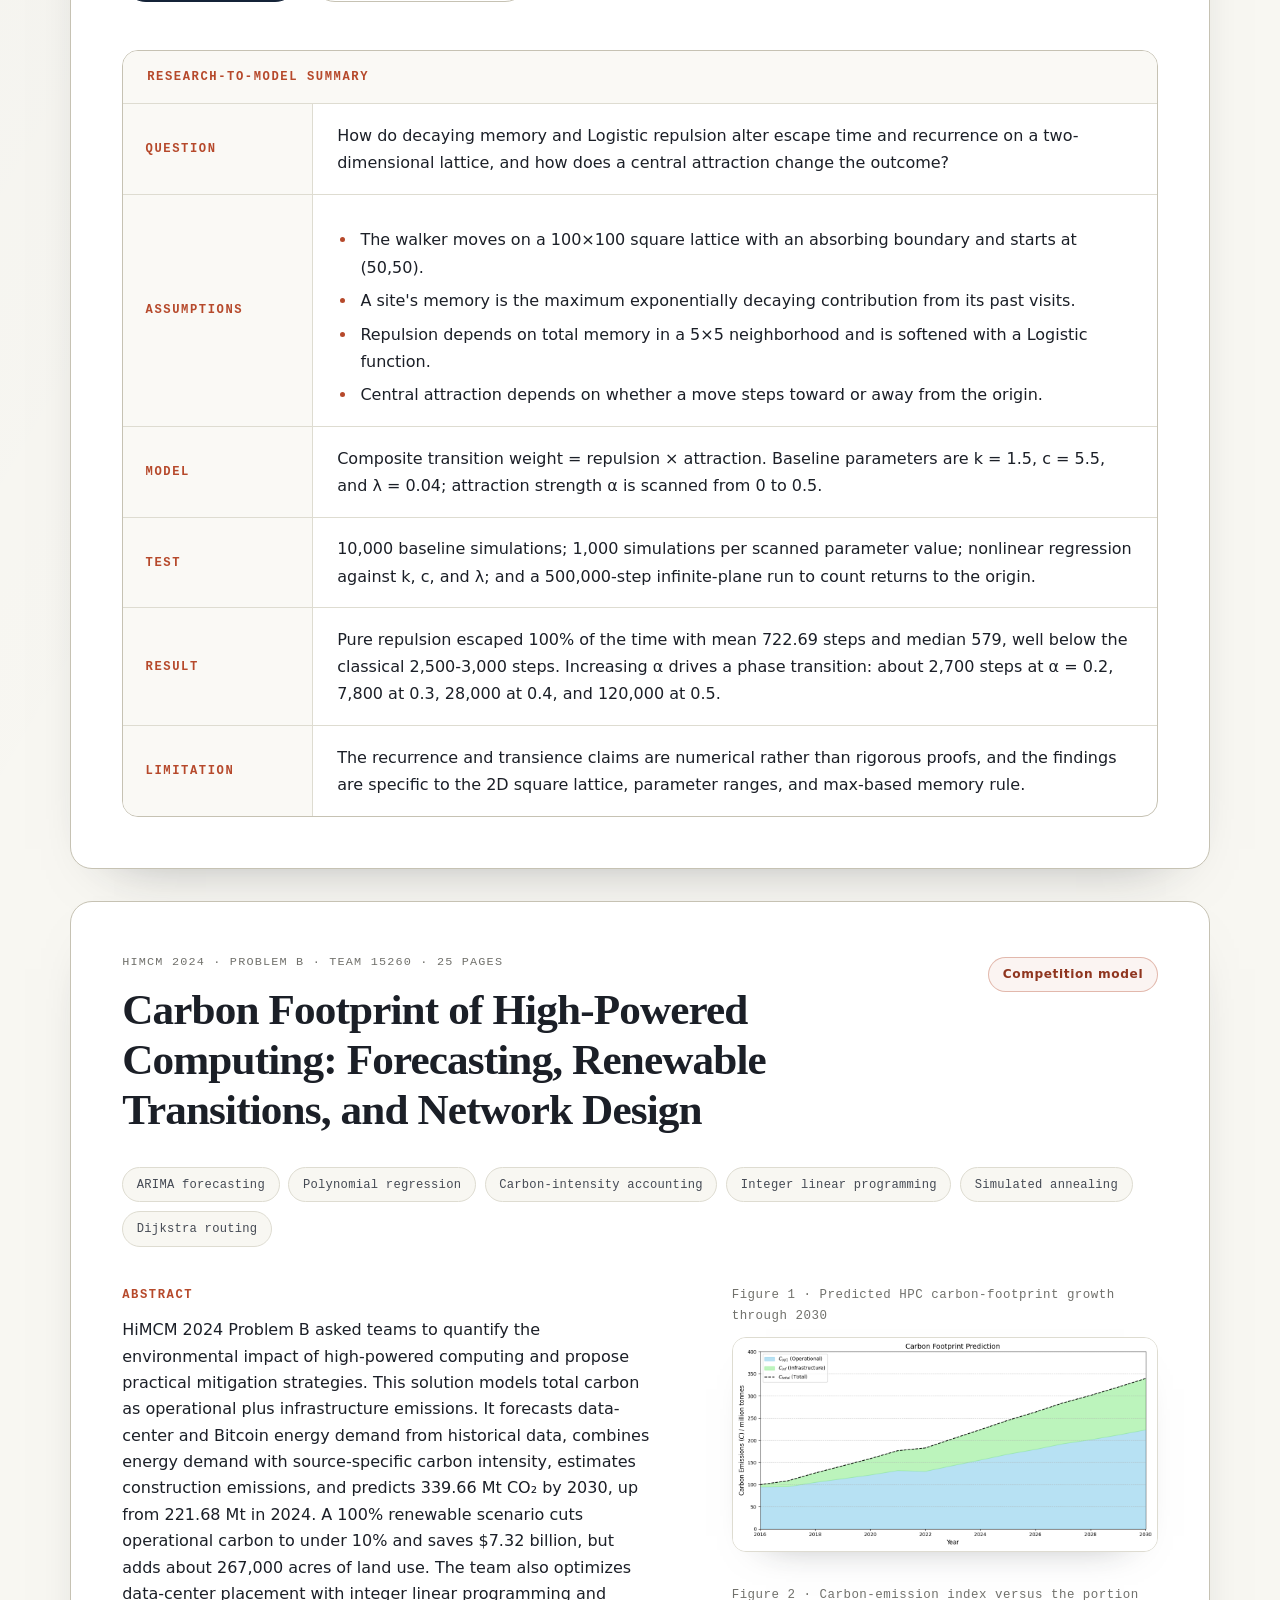
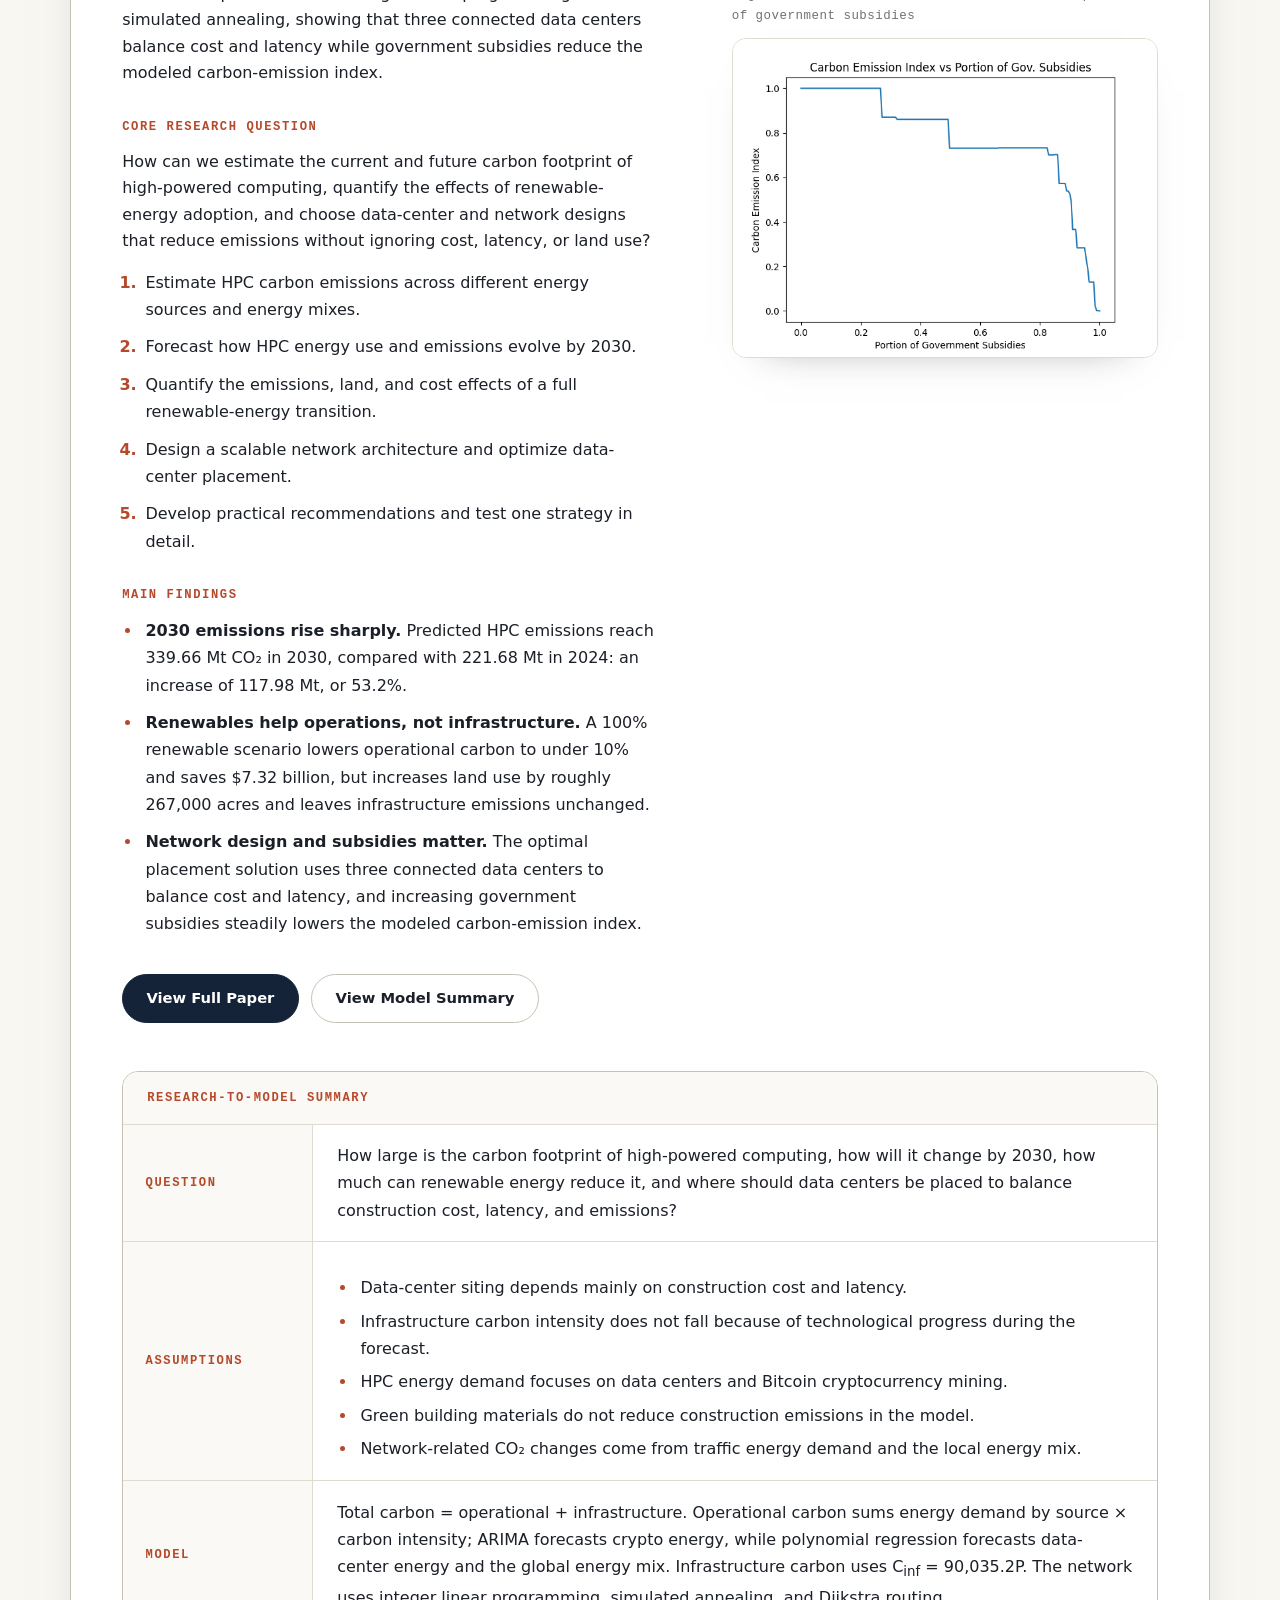
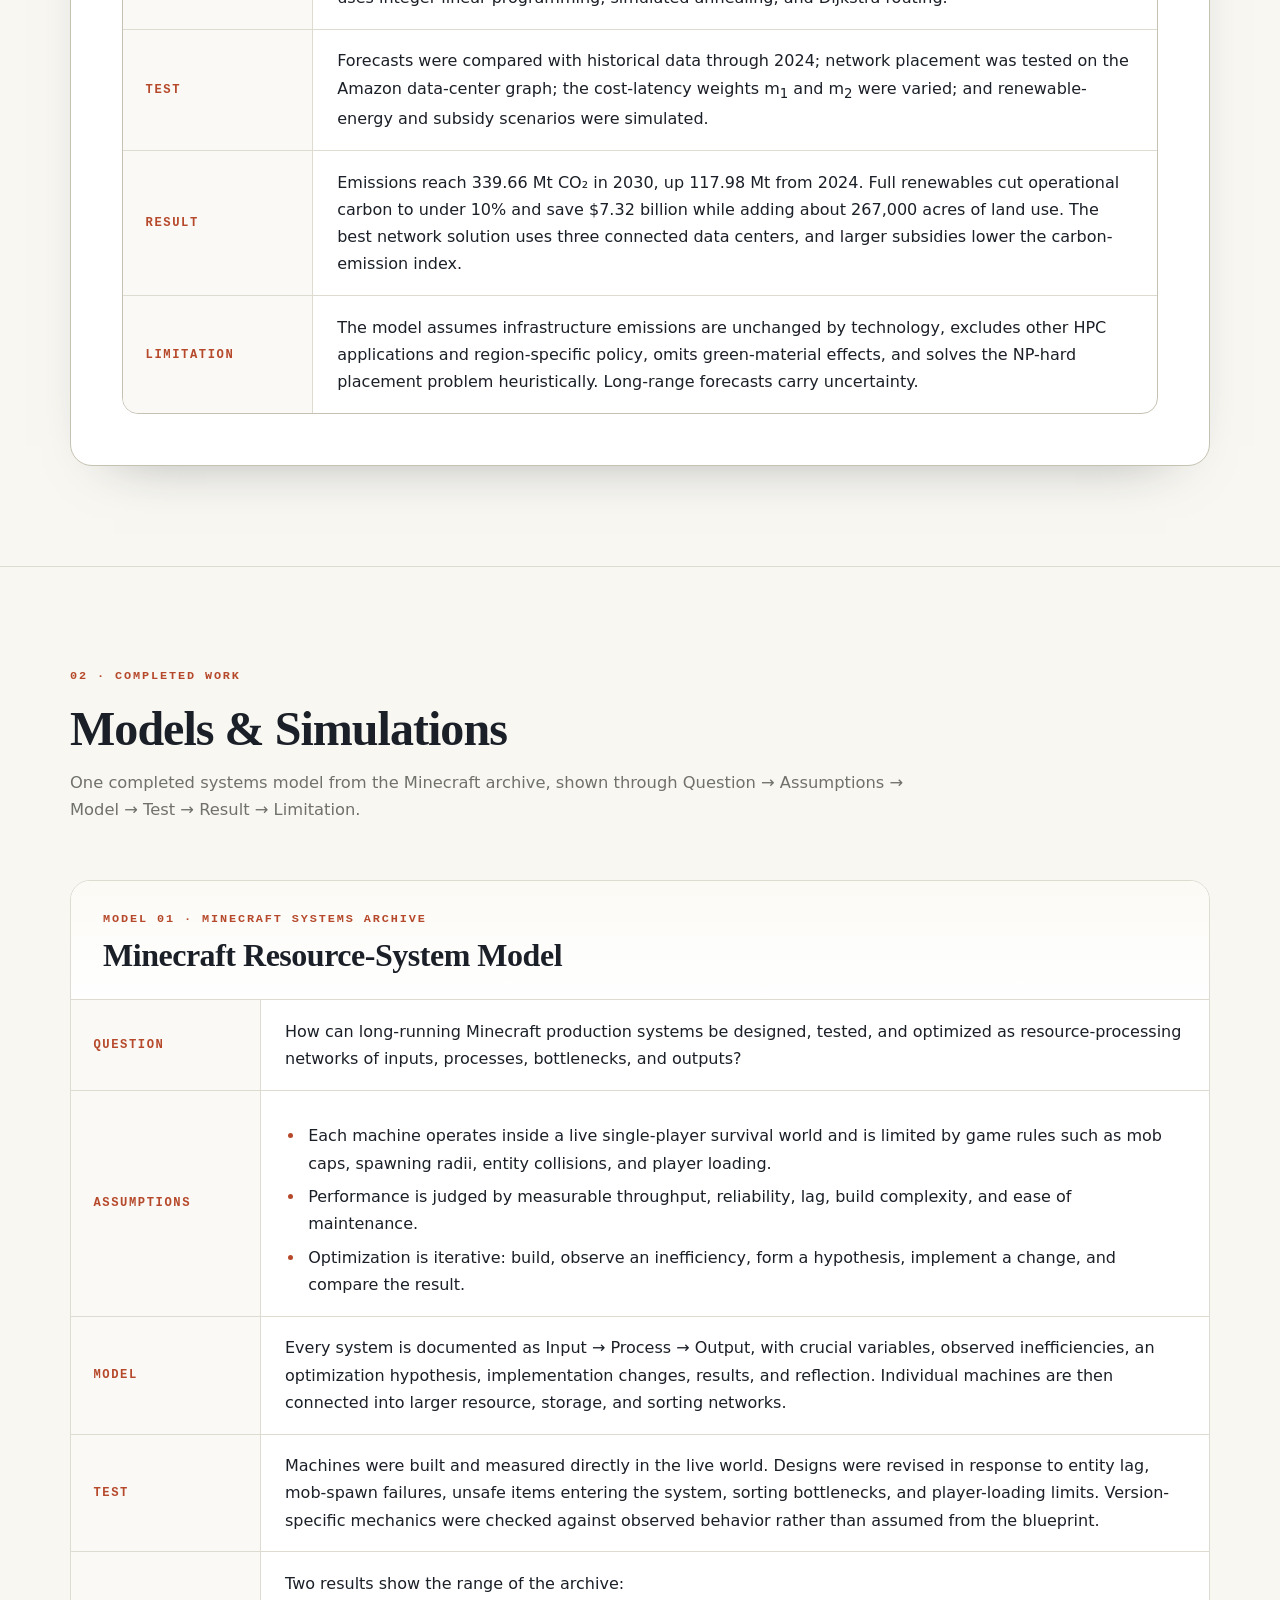
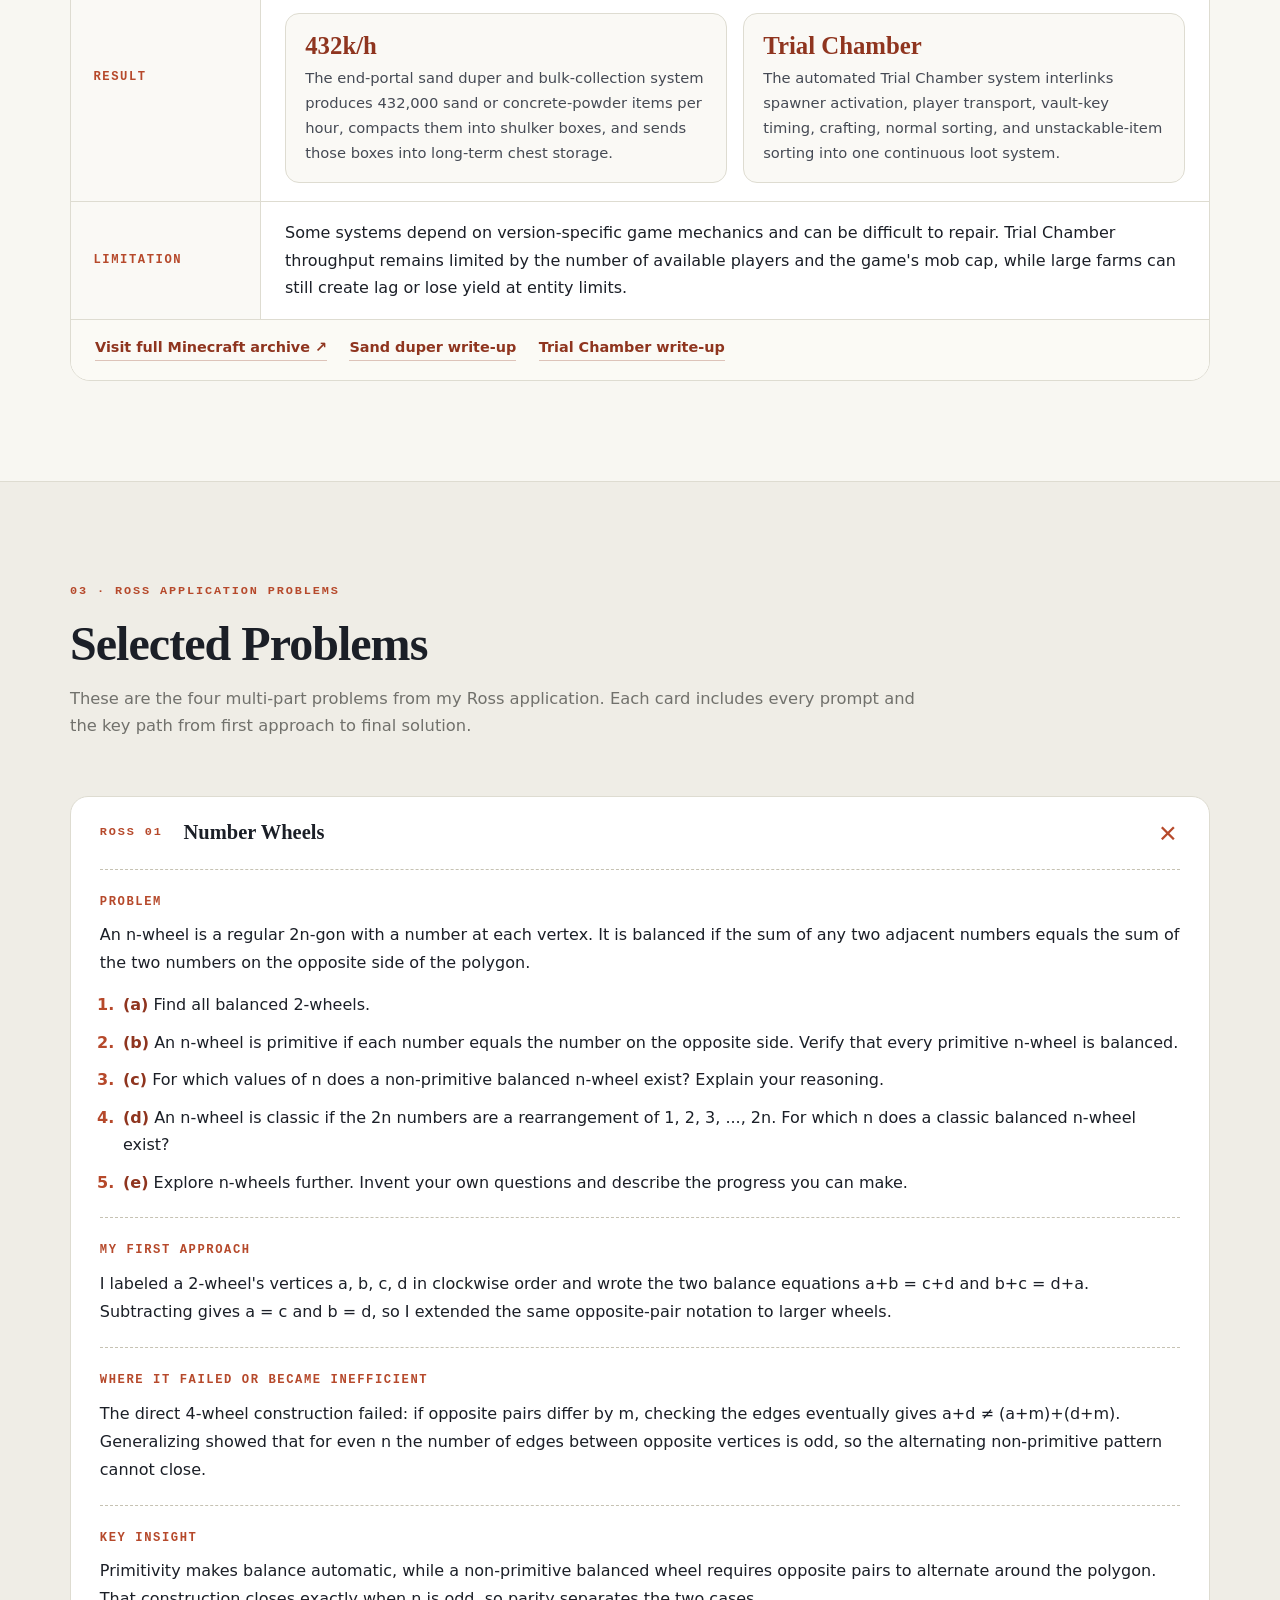
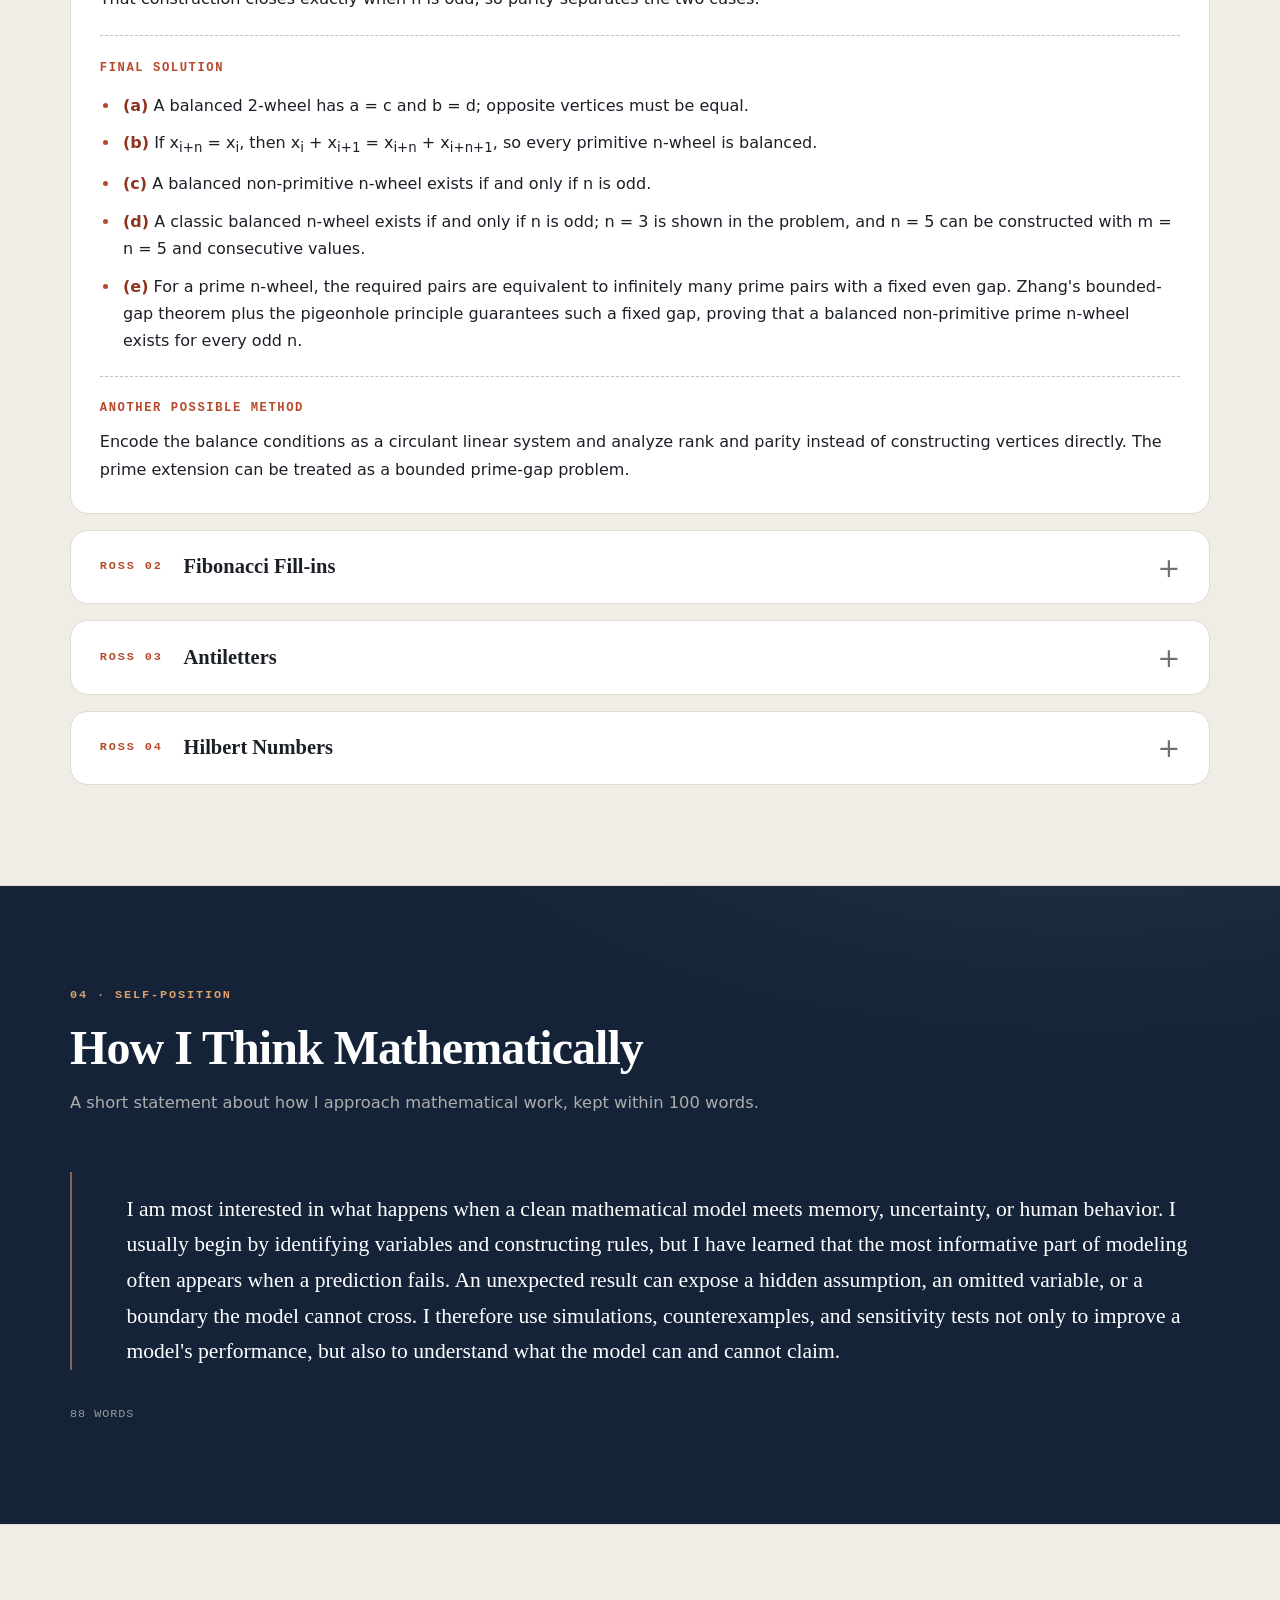
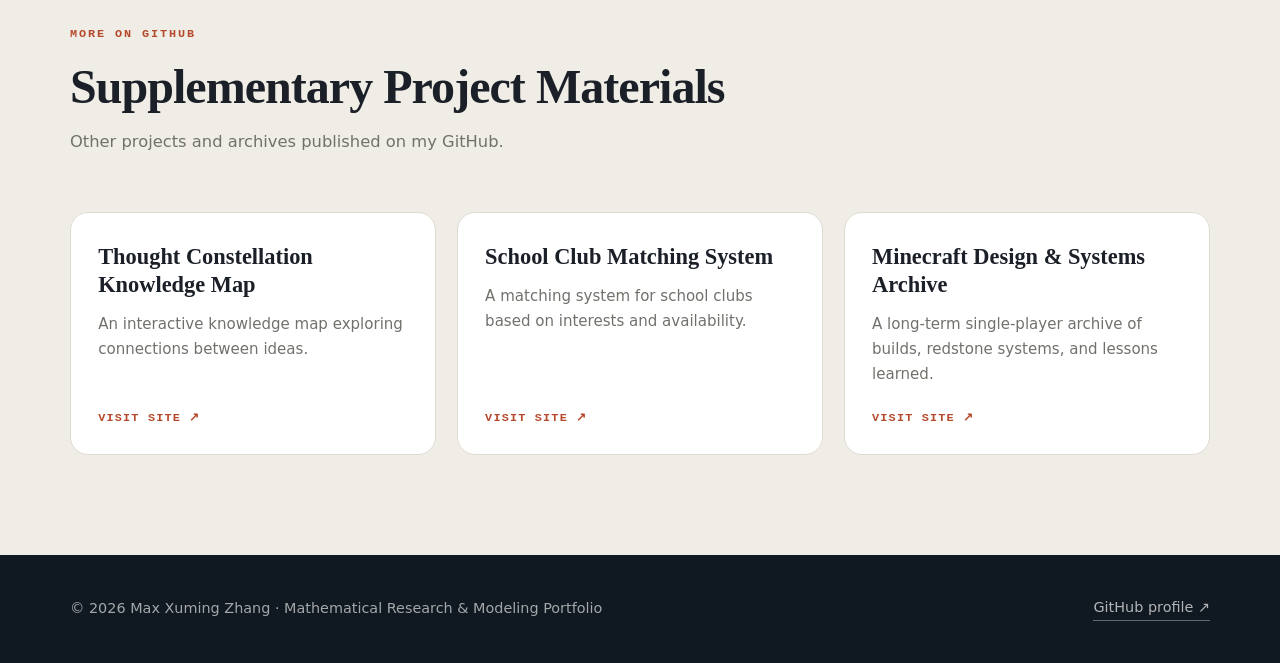
==== commit d8c836e9: "Restructure research and Minecraft sections" ====
--- a/index.html
+++ b/index.html
@@ -43,14 +43,14 @@
         <div class="module-grid" aria-label="Portfolio sections">
           <a class="module-card" href="#research">
             <span class="module-index">01</span>
-            <span class="module-title">Research Paper</span>
-            <span class="module-copy">Pinned summary of a 19-page paper on non-Markovian random walks, with simulation and sensitivity findings.</span>
+            <span class="module-title">Research Papers</span>
+            <span class="module-copy">In-depth summaries of my NCMC random-walk paper and HiMCM carbon-footprint model, each with the full PDF and model-level findings.</span>
             <span class="module-arrow" aria-hidden="true">→</span>
           </a>
           <a class="module-card" href="#models">
             <span class="module-index">02</span>
             <span class="module-title">Models &amp; Simulations</span>
-            <span class="module-copy">Completed models shown through Question → Assumptions → Model → Test → Result → Limitation.</span>
+            <span class="module-copy">A completed Minecraft resource-system model, shown through Question → Assumptions → Model → Test → Result → Limitation.</span>
             <span class="module-arrow" aria-hidden="true">→</span>
           </a>
           <a class="module-card" href="#problems">
@@ -73,11 +73,12 @@
       <div class="container">
         <div class="section-heading">
           <p class="section-kicker">01 · Pinned research</p>
-          <h2>Research Paper</h2>
-          <p class="section-note">A summary of the 19-page NCMC 2026 paper, with the full PDF and code appendix available separately.</p>
-        </div>
-
-        <article class="paper-card">
+          <h2>Research Papers</h2>
+          <p class="section-note">Each paper is presented both as a research summary and as a compact model card, with its full PDF available separately.</p>
+        </div>
+
+        <div class="paper-stack">
+        <article class="paper-card" id="ncmc-paper">
           <div class="paper-title-row">
             <div>
               <p class="paper-meta">NCMC 2026 · Max Zhang · 19 pages</p>
@@ -148,7 +149,121 @@
               </figure>
             </div>
           </div>
+
+          <div class="paper-summary" id="ncmc-model-summary">
+            <p class="paper-summary-label">Research-to-model summary</p>
+            <dl class="model-structure paper-model-structure">
+              <div><dt>Question</dt><dd>How do decaying memory and Logistic repulsion alter escape time and recurrence on a two-dimensional lattice, and how does a central attraction change the outcome?</dd></div>
+              <div><dt>Assumptions</dt><dd>
+                <ul class="detail-list">
+                  <li>The walker moves on a 100×100 square lattice with an absorbing boundary and starts at (50,50).</li>
+                  <li>A site's memory is the maximum exponentially decaying contribution from its past visits.</li>
+                  <li>Repulsion depends on total memory in a 5×5 neighborhood and is softened with a Logistic function.</li>
+                  <li>Central attraction depends on whether a move steps toward or away from the origin.</li>
+                </ul>
+              </dd></div>
+              <div><dt>Model</dt><dd>Composite transition weight = repulsion × attraction. Baseline parameters are k = 1.5, c = 5.5, and λ = 0.04; attraction strength α is scanned from 0 to 0.5.</dd></div>
+              <div><dt>Test</dt><dd>10,000 baseline simulations; 1,000 simulations per scanned parameter value; nonlinear regression against k, c, and λ; and a 500,000-step infinite-plane run to count returns to the origin.</dd></div>
+              <div><dt>Result</dt><dd>Pure repulsion escaped 100% of the time with mean 722.69 steps and median 579, well below the classical 2,500-3,000 steps. Increasing α drives a phase transition: about 2,700 steps at α = 0.2, 7,800 at 0.3, 28,000 at 0.4, and 120,000 at 0.5.</dd></div>
+              <div><dt>Limitation</dt><dd>The recurrence and transience claims are numerical rather than rigorous proofs, and the findings are specific to the 2D square lattice, parameter ranges, and max-based memory rule.</dd></div>
+            </dl>
+          </div>
         </article>
+
+        <article class="paper-card" id="himcm-paper">
+          <div class="paper-title-row">
+            <div>
+              <p class="paper-meta">HiMCM 2024 · Problem B · Team 15260 · 25 pages</p>
+              <h3>Carbon Footprint of High-Powered Computing: Forecasting, Renewable Transitions, and Network Design</h3>
+            </div>
+            <span class="status-chip">Competition model</span>
+          </div>
+
+          <ul class="method-list" aria-label="Methods used">
+            <li>ARIMA forecasting</li>
+            <li>Polynomial regression</li>
+            <li>Carbon-intensity accounting</li>
+            <li>Integer linear programming</li>
+            <li>Simulated annealing</li>
+            <li>Dijkstra routing</li>
+          </ul>
+
+          <div class="paper-grid">
+            <div class="paper-body">
+              <h4>Abstract</h4>
+              <p>
+                HiMCM 2024 Problem B asked teams to quantify the environmental impact of high-powered
+                computing and propose practical mitigation strategies. This solution models total carbon
+                as operational plus infrastructure emissions. It forecasts data-center and Bitcoin energy
+                demand from historical data, combines energy demand with source-specific carbon intensity,
+                estimates construction emissions, and predicts 339.66 Mt CO₂ by 2030, up from 221.68 Mt
+                in 2024. A 100% renewable scenario cuts operational carbon to under 10% and saves $7.32
+                billion, but adds about 267,000 acres of land use. The team also optimizes data-center
+                placement with integer linear programming and simulated annealing, showing that three
+                connected data centers balance cost and latency while government subsidies reduce the
+                modeled carbon-emission index.
+              </p>
+
+              <h4>Core research question</h4>
+              <p>
+                How can we estimate the current and future carbon footprint of high-powered computing,
+                quantify the effects of renewable-energy adoption, and choose data-center and network
+                designs that reduce emissions without ignoring cost, latency, or land use?
+              </p>
+              <ol class="question-list">
+                <li>Estimate HPC carbon emissions across different energy sources and energy mixes.</li>
+                <li>Forecast how HPC energy use and emissions evolve by 2030.</li>
+                <li>Quantify the emissions, land, and cost effects of a full renewable-energy transition.</li>
+                <li>Design a scalable network architecture and optimize data-center placement.</li>
+                <li>Develop practical recommendations and test one strategy in detail.</li>
+              </ol>
+
+              <h4>Main findings</h4>
+              <ul class="finding-list">
+                <li><strong>2030 emissions rise sharply.</strong> Predicted HPC emissions reach 339.66 Mt CO₂ in 2030, compared with 221.68 Mt in 2024: an increase of 117.98 Mt, or 53.2%.</li>
+                <li><strong>Renewables help operations, not infrastructure.</strong> A 100% renewable scenario lowers operational carbon to under 10% and saves $7.32 billion, but increases land use by roughly 267,000 acres and leaves infrastructure emissions unchanged.</li>
+                <li><strong>Network design and subsidies matter.</strong> The optimal placement solution uses three connected data centers to balance cost and latency, and increasing government subsidies steadily lowers the modeled carbon-emission index.</li>
+              </ul>
+
+              <div class="button-row">
+                <a class="btn btn-primary" href="assets/papers/HiMCM_2024.pdf" target="_blank" rel="noopener">View Full Paper</a>
+                <a class="btn" href="#himcm-model-summary">View Model Summary</a>
+              </div>
+            </div>
+
+            <div class="paper-figures">
+              <figure class="figure-slot">
+                <figcaption>Figure 1 · Predicted HPC carbon-footprint growth through 2030</figcaption>
+                <img class="paper-figure" src="assets/figures/himcm-carbon-footprint.png" alt="Chart showing operational and infrastructure carbon emissions rising through 2030." loading="lazy">
+              </figure>
+              <figure class="figure-slot">
+                <figcaption>Figure 2 · Carbon-emission index versus the portion of government subsidies</figcaption>
+                <img class="paper-figure" src="assets/figures/himcm-subsidies.png" alt="Chart showing the normalized carbon-emission index falling as government subsidies increase." loading="lazy">
+              </figure>
+            </div>
+          </div>
+
+          <div class="paper-summary" id="himcm-model-summary">
+            <p class="paper-summary-label">Research-to-model summary</p>
+            <dl class="model-structure paper-model-structure">
+              <div><dt>Question</dt><dd>How large is the carbon footprint of high-powered computing, how will it change by 2030, how much can renewable energy reduce it, and where should data centers be placed to balance construction cost, latency, and emissions?</dd></div>
+              <div><dt>Assumptions</dt><dd>
+                <ul class="detail-list">
+                  <li>Data-center siting depends mainly on construction cost and latency.</li>
+                  <li>Infrastructure carbon intensity does not fall because of technological progress during the forecast.</li>
+                  <li>HPC energy demand focuses on data centers and Bitcoin cryptocurrency mining.</li>
+                  <li>Green building materials do not reduce construction emissions in the model.</li>
+                  <li>Network-related CO₂ changes come from traffic energy demand and the local energy mix.</li>
+                </ul>
+              </dd></div>
+              <div><dt>Model</dt><dd>Total carbon = operational + infrastructure. Operational carbon sums energy demand by source × carbon intensity; ARIMA forecasts crypto energy, while polynomial regression forecasts data-center energy and the global energy mix. Infrastructure carbon uses C<sub>inf</sub> = 90,035.2P. The network uses integer linear programming, simulated annealing, and Dijkstra routing.</dd></div>
+              <div><dt>Test</dt><dd>Forecasts were compared with historical data through 2024; network placement was tested on the Amazon data-center graph; the cost-latency weights m<sub>1</sub> and m<sub>2</sub> were varied; and renewable-energy and subsidy scenarios were simulated.</dd></div>
+              <div><dt>Result</dt><dd>Emissions reach 339.66 Mt CO₂ in 2030, up 117.98 Mt from 2024. Full renewables cut operational carbon to under 10% and save $7.32 billion while adding about 267,000 acres of land use. The best network solution uses three connected data centers, and larger subsidies lower the carbon-emission index.</dd></div>
+              <div><dt>Limitation</dt><dd>The model assumes infrastructure emissions are unchanged by technology, excludes other HPC applications and region-specific policy, omits green-material effects, and solves the NP-hard placement problem heuristically. Long-range forecasts carry uncertainty.</dd></div>
+            </dl>
+          </div>
+        </article>
+        </div>
       </div>
     </section>
 
@@ -157,83 +272,50 @@
         <div class="section-heading">
           <p class="section-kicker">02 · Completed work</p>
           <h2>Models &amp; Simulations</h2>
-          <p class="section-note">Each project follows the same structure: Question → Assumptions → Model → Test → Result → Limitation.</p>
+          <p class="section-note">One completed systems model from the Minecraft archive, shown through Question → Assumptions → Model → Test → Result → Limitation.</p>
         </div>
 
         <div class="model-list">
           <article class="model-card">
             <header class="model-header">
               <div>
-                <p class="model-number">Model 01 · NCMC research model</p>
-                <h3>Non-Markovian Random Walk</h3>
+                <p class="model-number">Model 01 · Minecraft systems archive</p>
+                <h3>Minecraft Resource-System Model</h3>
               </div>
             </header>
             <dl class="model-structure">
-              <div><dt>Question</dt><dd>How do exponentially decaying memory and Logistic repulsion alter escape time and recurrence on a two-dimensional lattice, and how does a central attractive force change the outcome?</dd></div>
+              <div><dt>Question</dt><dd>How can long-running Minecraft production systems be designed, tested, and optimized as resource-processing networks of inputs, processes, bottlenecks, and outputs?</dd></div>
               <div><dt>Assumptions</dt><dd>
                 <ul class="detail-list">
-                  <li>The walker moves on a 100×100 square lattice with an absorbing boundary and starts at the center (50,50).</li>
-                  <li>A site's memory is the maximum exponentially decaying contribution from past visits, not a sum over visits.</li>
-                  <li>Repulsion depends on the total memory in a 5×5 neighborhood and is softened with a Logistic function.</li>
-                  <li>Central attraction depends on whether a candidate move steps toward or away from the origin.</li>
+                  <li>Each machine operates inside a live single-player survival world and is limited by game rules such as mob caps, spawning radii, entity collisions, and player loading.</li>
+                  <li>Performance is judged by measurable throughput, reliability, lag, build complexity, and ease of maintenance.</li>
+                  <li>Optimization is iterative: build, observe an inefficiency, form a hypothesis, implement a change, and compare the result.</li>
                 </ul>
               </dd></div>
-              <div><dt>Model</dt><dd>The composite transition weight is repulsion × attraction. Baseline parameters are k = 1.5 (Logistic steepness), c = 5.5 (repulsion threshold), and λ = 0.04 (memory decay); attraction strength α is scanned from 0 to 0.5.</dd></div>
-              <div><dt>Test</dt><dd>10,000 baseline Monte Carlo simulations; 1,000 simulations per scanned parameter value; nonlinear regression of mean escape time against k, c, and λ; and a 500,000-step infinite-plane run to count returns to the origin.</dd></div>
-              <div><dt>Result</dt><dd>The pure repulsive walker escaped 100% of the time with mean 722.69 steps and median 579, well below the classical 2,500-3,000 steps. Increasing α produces a phase transition: about 2,700 steps at α = 0.2, 7,800 at 0.3, 28,000 at 0.4, and 120,000 at 0.5.</dd></div>
-              <div><dt>Limitation</dt><dd>The transience and recurrence claims are numerical rather than a rigorous proof. The results are specific to the two-dimensional square lattice, the chosen parameter ranges, and the max-based memory rule.</dd></div>
+              <div><dt>Model</dt><dd>Every system is documented as Input → Process → Output, with crucial variables, observed inefficiencies, an optimization hypothesis, implementation changes, results, and reflection. Individual machines are then connected into larger resource, storage, and sorting networks.</dd></div>
+              <div><dt>Test</dt><dd>Machines were built and measured directly in the live world. Designs were revised in response to entity lag, mob-spawn failures, unsafe items entering the system, sorting bottlenecks, and player-loading limits. Version-specific mechanics were checked against observed behavior rather than assumed from the blueprint.</dd></div>
+              <div>
+                <dt>Result</dt>
+                <dd>
+                  Two results show the range of the archive:
+                  <div class="result-highlights">
+                    <div class="result-highlight">
+                      <p class="result-value">432k/h</p>
+                      <p>The end-portal sand duper and bulk-collection system produces 432,000 sand or concrete-powder items per hour, compacts them into shulker boxes, and sends those boxes into long-term chest storage.</p>
+                    </div>
+                    <div class="result-highlight">
+                      <p class="result-value">Trial Chamber</p>
+                      <p>The automated Trial Chamber system interlinks spawner activation, player transport, vault-key timing, crafting, normal sorting, and unstackable-item sorting into one continuous loot system.</p>
+                    </div>
+                  </div>
+                </dd>
+              </div>
+              <div><dt>Limitation</dt><dd>Some systems depend on version-specific game mechanics and can be difficult to repair. Trial Chamber throughput remains limited by the number of available players and the game's mob cap, while large farms can still create lag or lose yield at entity limits.</dd></div>
             </dl>
             <div class="model-links">
-              <a href="assets/papers/NCMC_paper_Max_Zhang.pdf" target="_blank" rel="noopener">View full paper <span aria-hidden="true">↗</span></a>
-              <a href="#research">Research summary</a>
-            </div>
-          </article>
-
-          <article class="model-card">
-            <header class="model-header">
-              <div>
-                <p class="model-number">Model 02 · HiMCM 2024 Problem B · Team 15260</p>
-                <h3>Carbon Footprint of High-Powered Computing</h3>
-              </div>
-            </header>
-            <dl class="model-structure">
-              <div><dt>Question</dt><dd>How large is the carbon footprint of high-powered computing (HPC), how will it change by 2030, how much can renewable energy reduce it, and where should data centers be placed to balance construction cost, latency, and emissions?</dd></div>
-              <div><dt>Assumptions</dt><dd>
-                <ul class="detail-list">
-                  <li>Data-center siting depends mainly on construction cost and service quality, measured by latency.</li>
-                  <li>Infrastructure carbon intensity does not fall because of technological progress during the forecast.</li>
-                  <li>HPC energy demand focuses on data centers and Bitcoin cryptocurrency mining.</li>
-                  <li>Green building materials do not reduce construction emissions in the model.</li>
-                  <li>Network-related CO₂ changes come from traffic energy demand and the local energy mix.</li>
-                </ul>
-              </dd></div>
-              <div><dt>Model</dt><dd>Total carbon = operational + infrastructure. Operational carbon sums energy demand by source × carbon intensity; crypto energy is forecast with ARIMA, while data-center energy and the global energy mix use polynomial regression. Infrastructure carbon uses C<sub>inf</sub> = 90,035.2P. The network is modeled as a graph and optimized with integer linear programming, simulated annealing, and Dijkstra's algorithm.</dd></div>
-              <div><dt>Test</dt><dd>Forecasts were compared with historical data through 2024; the network placement model was tested on the Amazon data-center graph; the cost-latency weights m<sub>1</sub> and m<sub>2</sub> were varied; and scenarios for 100% renewable energy and government subsidies were simulated.</dd></div>
-              <div><dt>Result</dt><dd>HPC carbon emissions are predicted to reach 339.66 Mt CO₂ in 2030, up from 221.68 Mt in 2024, an increase of 117.98 Mt (53.2%). A 100% renewable scenario reduces operational carbon to less than 10% and saves $7.32 billion, but requires about 267,000 additional acres. The optimal network solution uses three connected data centers, and higher subsidies lower the carbon-emission index.</dd></div>
-              <div><dt>Limitation</dt><dd>The model assumes infrastructure emissions are unchanged by technology, excludes other HPC applications and region-specific policy, omits green-material effects, and solves the NP-hard placement problem heuristically. Forecasts over the full period carry uncertainty.</dd></div>
-            </dl>
-            <div class="model-links">
-              <a href="assets/papers/HiMCM_2024.pdf" target="_blank" rel="noopener">View full HiMCM paper <span aria-hidden="true">↗</span></a>
-            </div>
-          </article>
-
-          <article class="model-card">
-            <header class="model-header">
-              <div>
-                <p class="model-number">Model 03</p>
-                <h3>Minecraft Resource-System Model</h3>
-              </div>
-            </header>
-            <dl class="model-structure">
-              <div><dt>Question</dt><dd><span class="ph" data-fill="model.minecraft.question">What question does this model answer? — to be provided</span></dd></div>
-              <div><dt>Assumptions</dt><dd><span class="ph" data-fill="model.minecraft.assumptions">Assumptions — to be provided</span></dd></div>
-              <div><dt>Model</dt><dd><span class="ph" data-fill="model.minecraft.model">Model and parameters — to be provided</span></dd></div>
-              <div><dt>Test</dt><dd><span class="ph" data-fill="model.minecraft.test">How it was tested — to be provided</span></dd></div>
-              <div><dt>Result</dt><dd><span class="ph" data-fill="model.minecraft.result">Result — to be provided</span></dd></div>
-              <div><dt>Limitation</dt><dd><span class="ph" data-fill="model.minecraft.limitation">Limitation — to be provided</span></dd></div>
-            </dl>
-            <div class="model-links">
-              <a href="https://aeroptot.github.io/Minecraft-records/" target="_blank" rel="noopener">Visit Minecraft archive <span aria-hidden="true">↗</span></a>
+              <a href="https://aeroptot.github.io/Minecraft-records/" target="_blank" rel="noopener">Visit full Minecraft archive <span aria-hidden="true">↗</span></a>
+              <a href="https://aeroptot.github.io/Minecraft-records/articles/Sand%20duper/" target="_blank" rel="noopener">Sand duper write-up</a>
+              <a href="https://aeroptot.github.io/Minecraft-records/articles/Trial%20farm/" target="_blank" rel="noopener">Trial Chamber write-up</a>
             </div>
           </article>
         </div>
--- a/assets/css/styles.css
+++ b/assets/css/styles.css
@@ -346,6 +346,11 @@
   box-shadow: 0 24px 60px -44px rgba(27, 31, 39, 0.55);
 }
 
+.paper-stack {
+  display: grid;
+  gap: 2rem;
+}
+
 .paper-title-row {
   display: flex;
   align-items: flex-start;
@@ -535,6 +540,30 @@
   box-shadow: 0 18px 40px -34px rgba(27, 31, 39, 0.55);
 }
 
+.paper-summary {
+  margin-top: 3rem;
+  overflow: hidden;
+  border: 1px solid var(--line-strong);
+  border-radius: 16px;
+  background: var(--surface);
+}
+
+.paper-summary-label {
+  padding: 1rem 1.5rem;
+  border-bottom: 1px solid var(--line);
+  background: #faf9f5;
+  color: var(--accent);
+  font-family: var(--mono);
+  font-size: 0.76rem;
+  font-weight: 700;
+  letter-spacing: 0.13em;
+  text-transform: uppercase;
+}
+
+.paper-model-structure > div {
+  grid-template-columns: 170px minmax(0, 1fr);
+}
+
 /* Models */
 
 .model-list {
@@ -617,6 +646,34 @@
   border-color: currentColor;
 }
 
+.result-highlights {
+  display: grid;
+  grid-template-columns: repeat(2, minmax(0, 1fr));
+  gap: 1rem;
+  margin-top: 1rem;
+}
+
+.result-highlight {
+  padding: 1.1rem 1.2rem;
+  border: 1px solid var(--line);
+  border-radius: 14px;
+  background: #faf9f5;
+}
+
+.result-value {
+  margin: 0 0 0.35rem;
+  color: var(--accent-dark);
+  font-family: var(--serif);
+  font-size: 1.55rem;
+  font-weight: 700;
+  line-height: 1.1;
+}
+
+.result-highlight p:not(.result-value) {
+  color: var(--ink-soft);
+  font-size: 0.92rem;
+}
+
 /* Problems */
 
 .problem-list {
@@ -729,8 +786,8 @@
 
 .think-quote p {
   font-family: var(--serif);
-  font-size: clamp(1.4rem, 2.7vw, 2.05rem);
-  line-height: 1.62;
+  font-size: clamp(1.05rem, 1.8vw, 1.35rem);
+  line-height: 1.65;
   color: #ffffff;
 }
 
@@ -910,6 +967,10 @@
     padding-left: 1.4rem;
   }
 
+  .result-highlights {
+    grid-template-columns: 1fr;
+  }
+
   .footer-inner {
     align-items: flex-start;
     flex-direction: column;
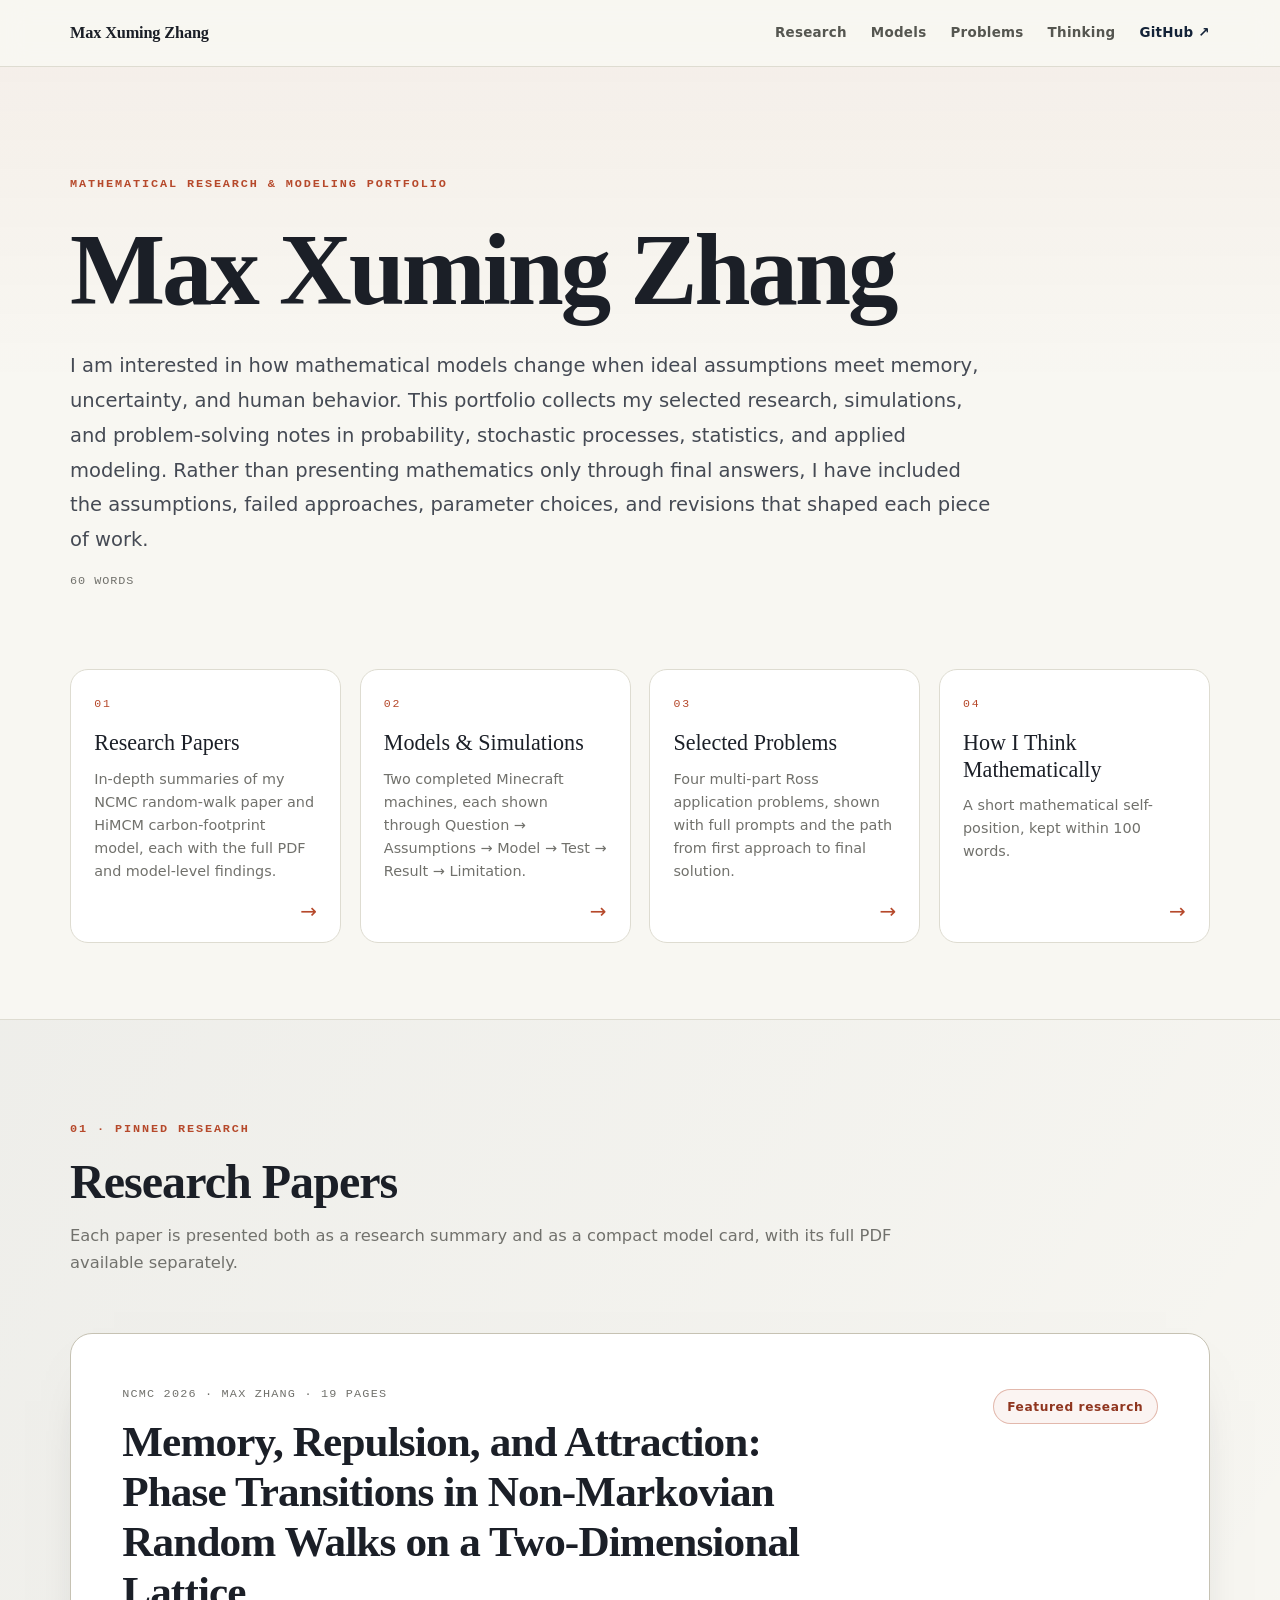
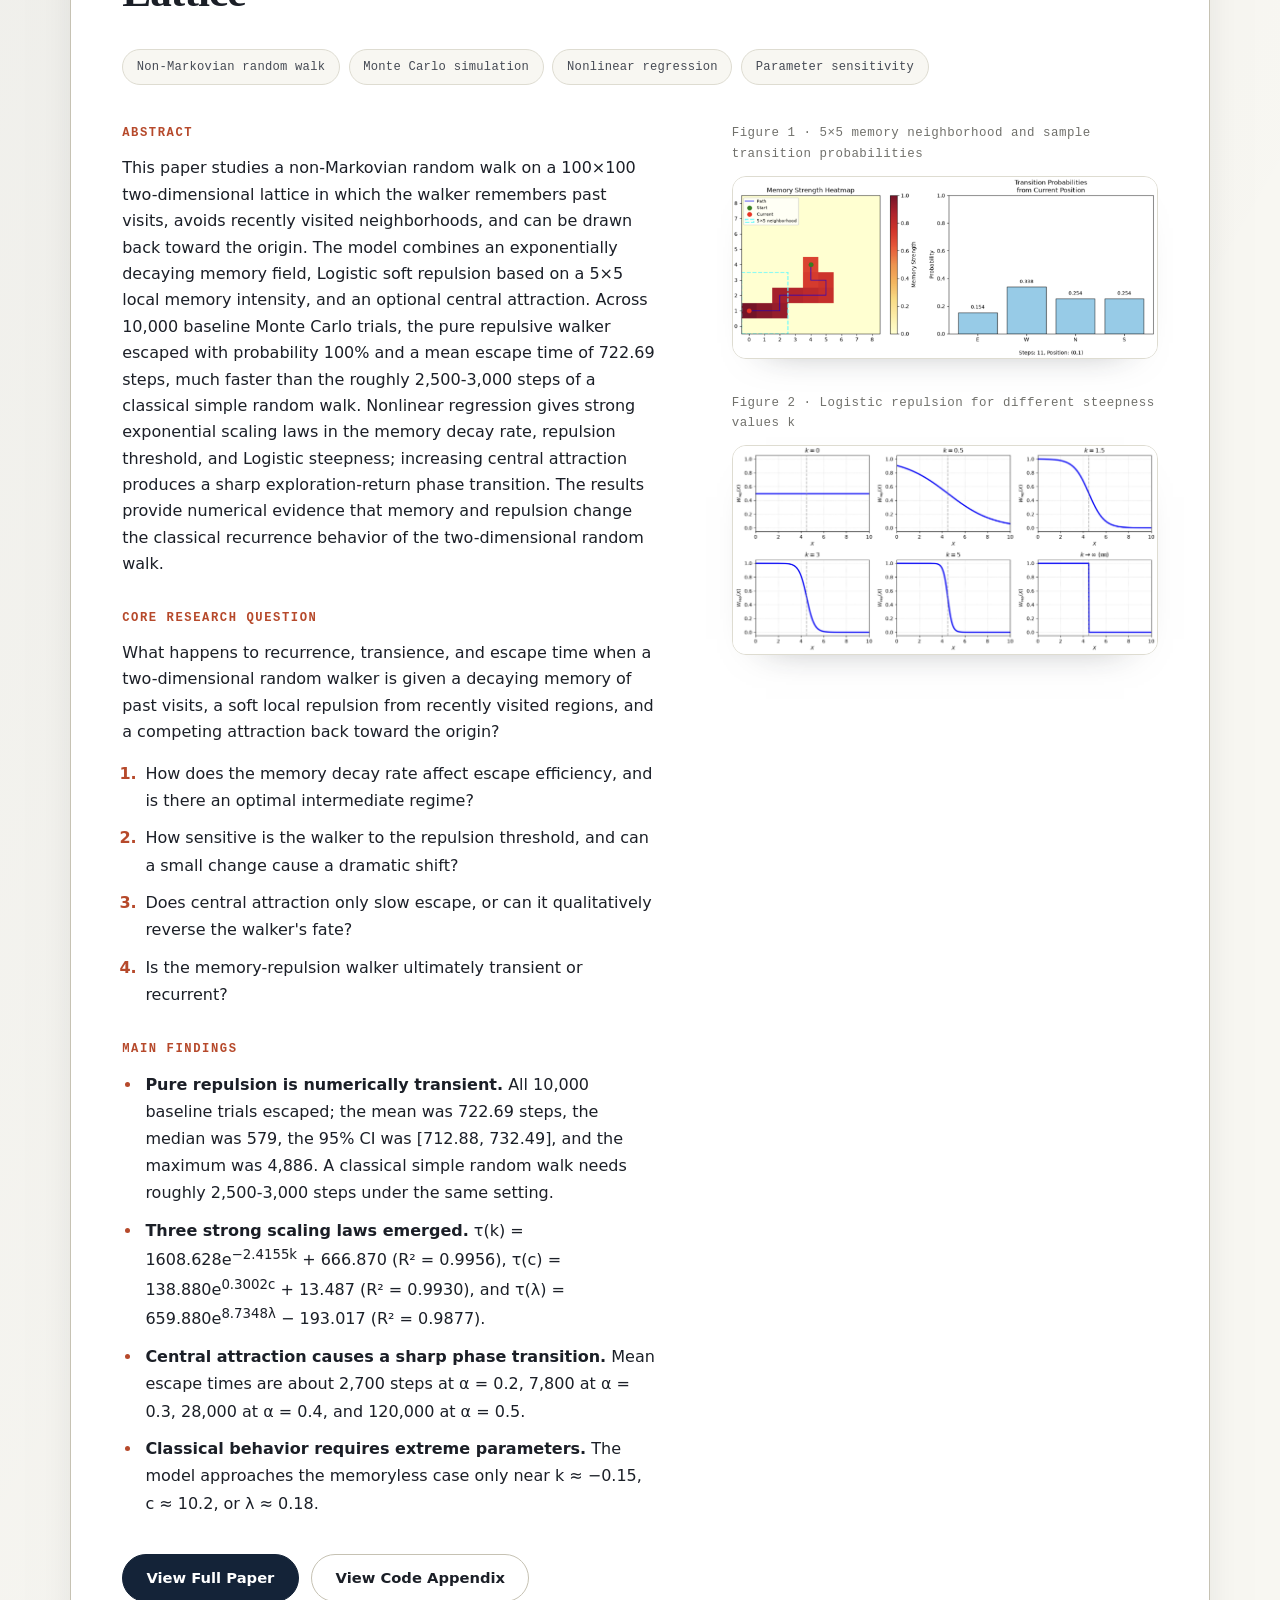
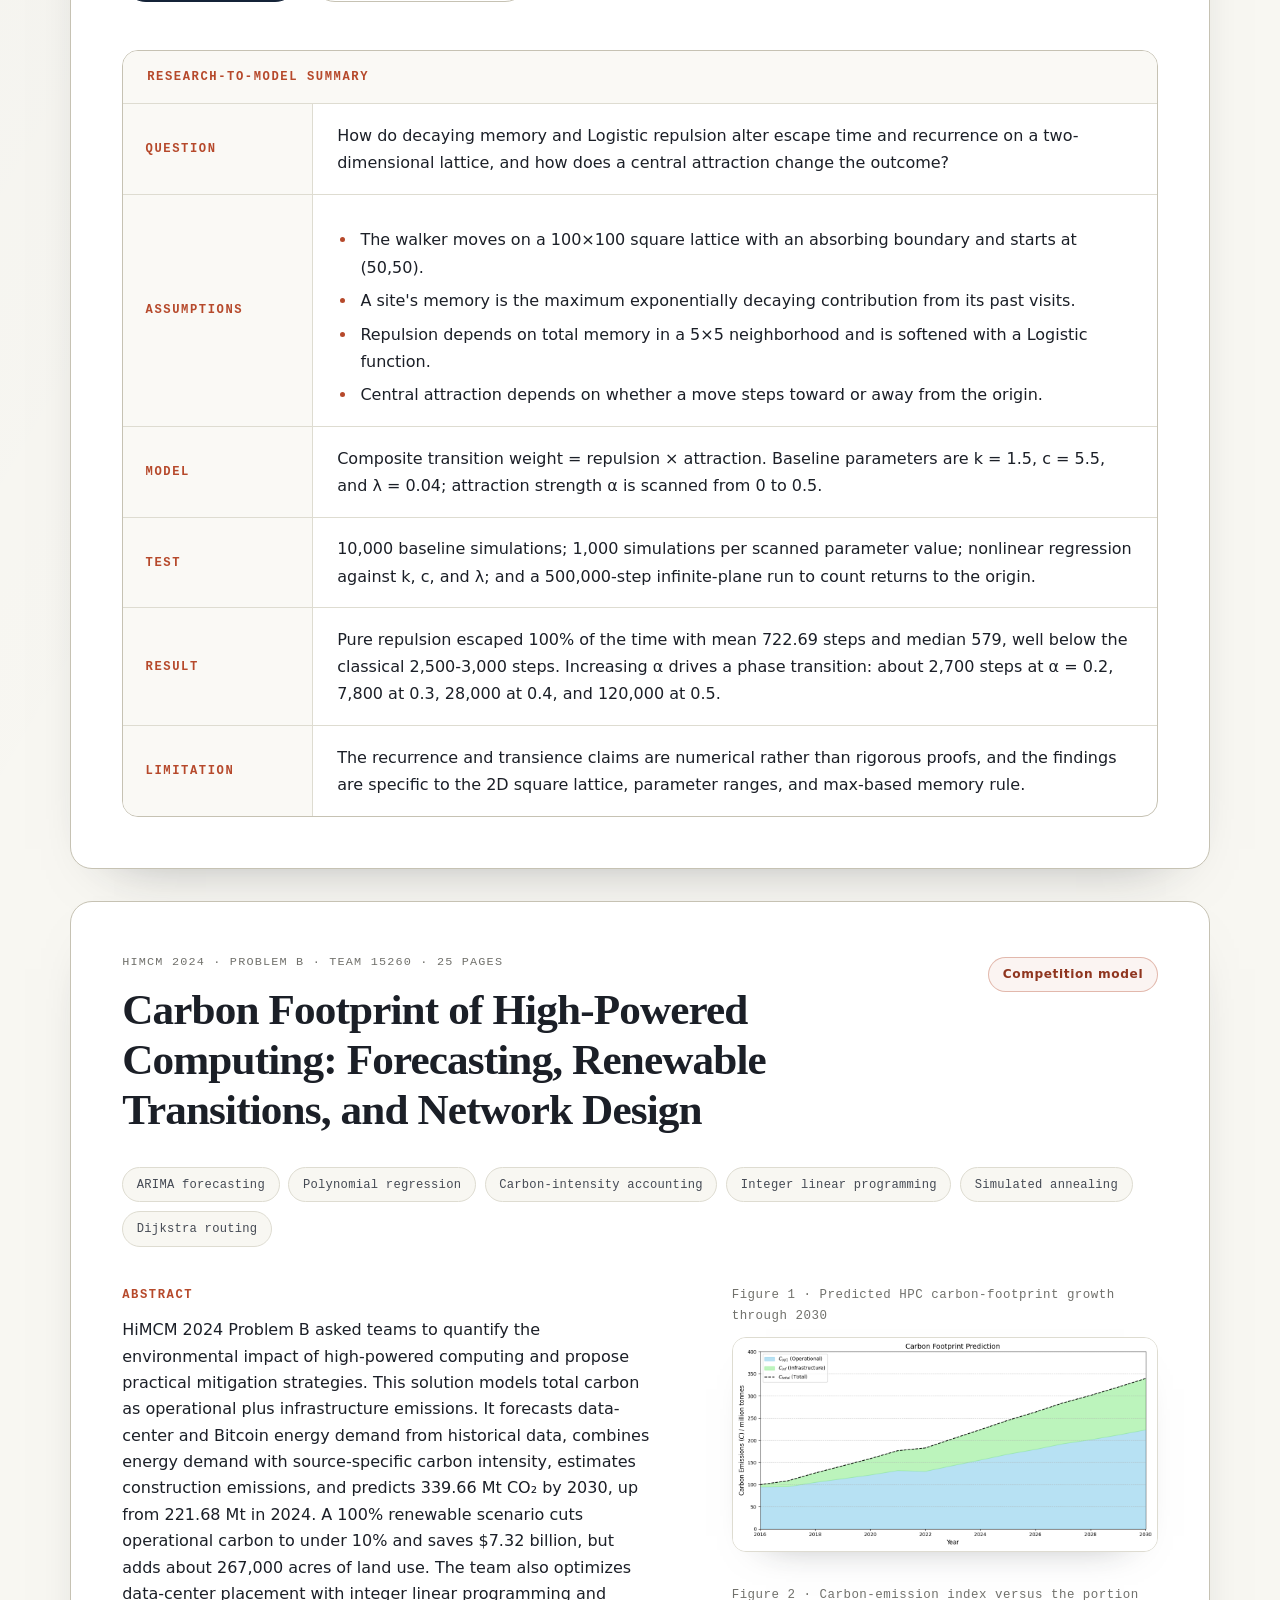
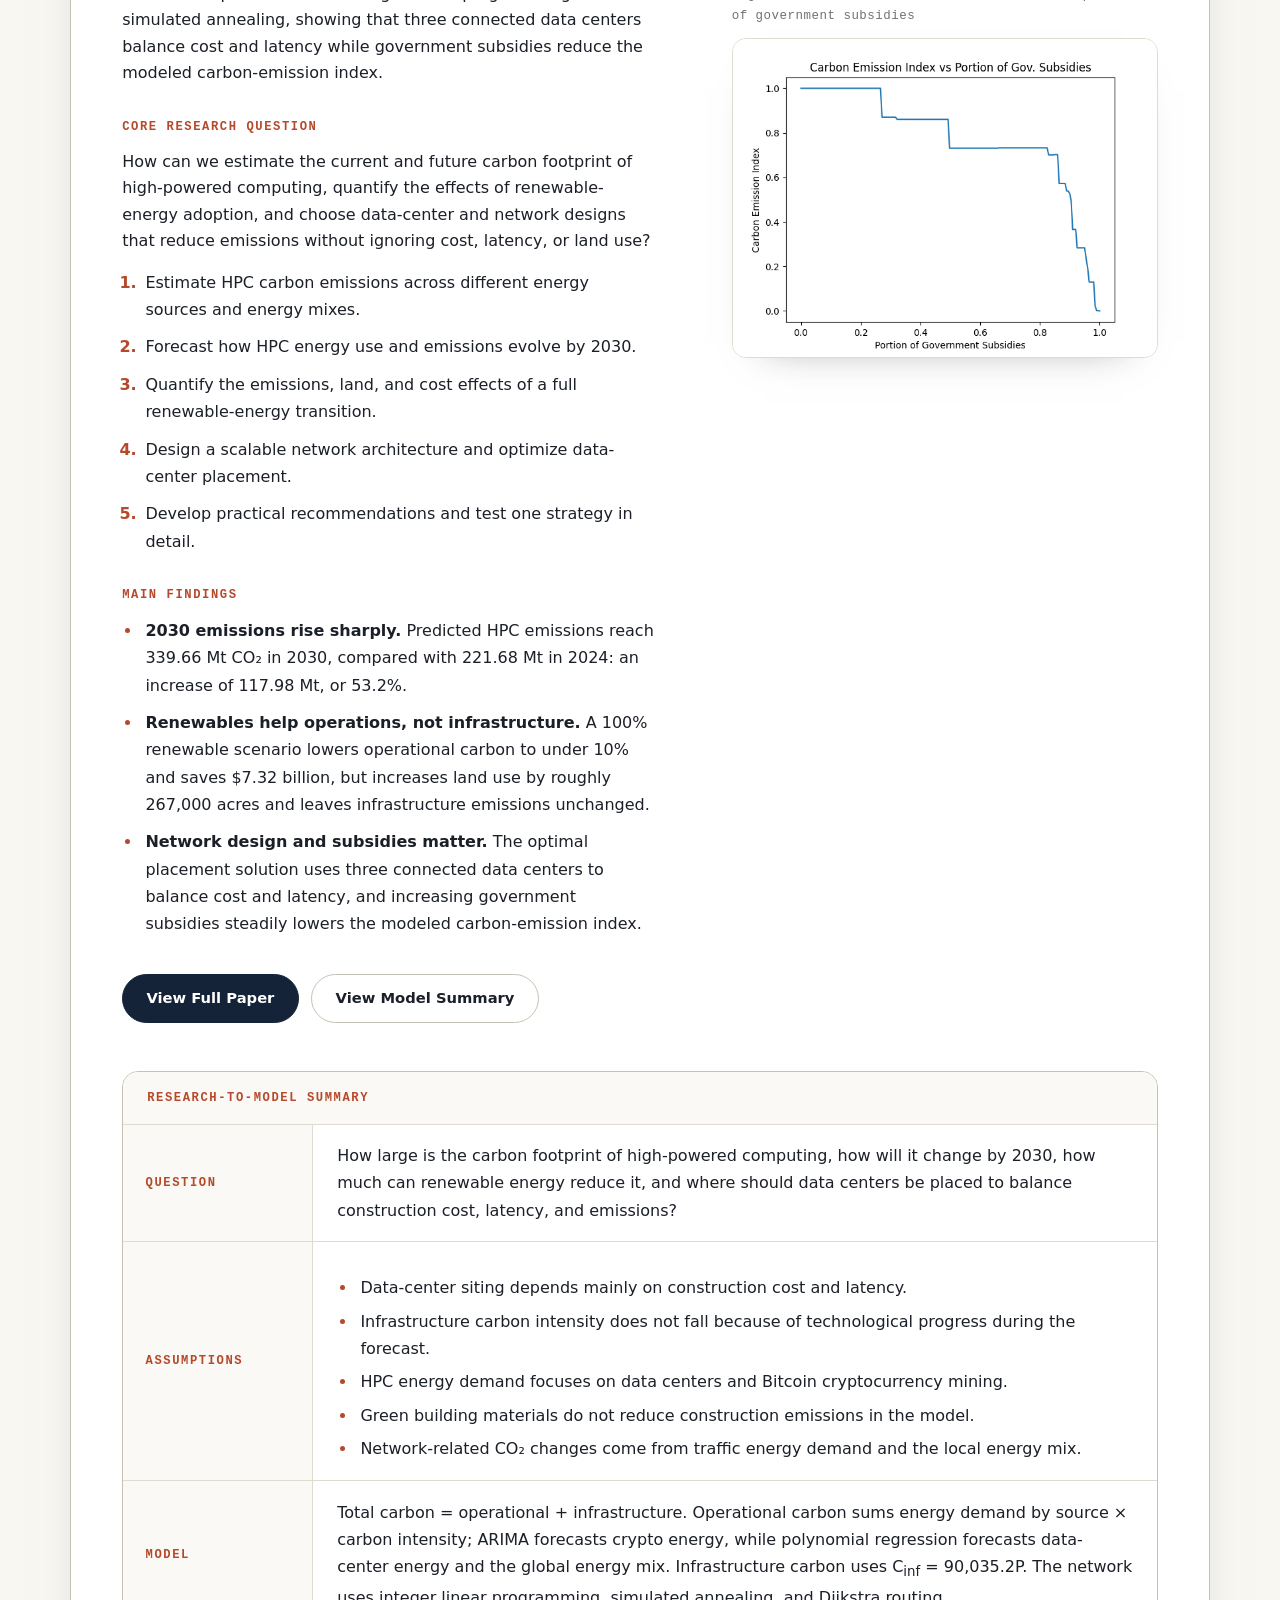
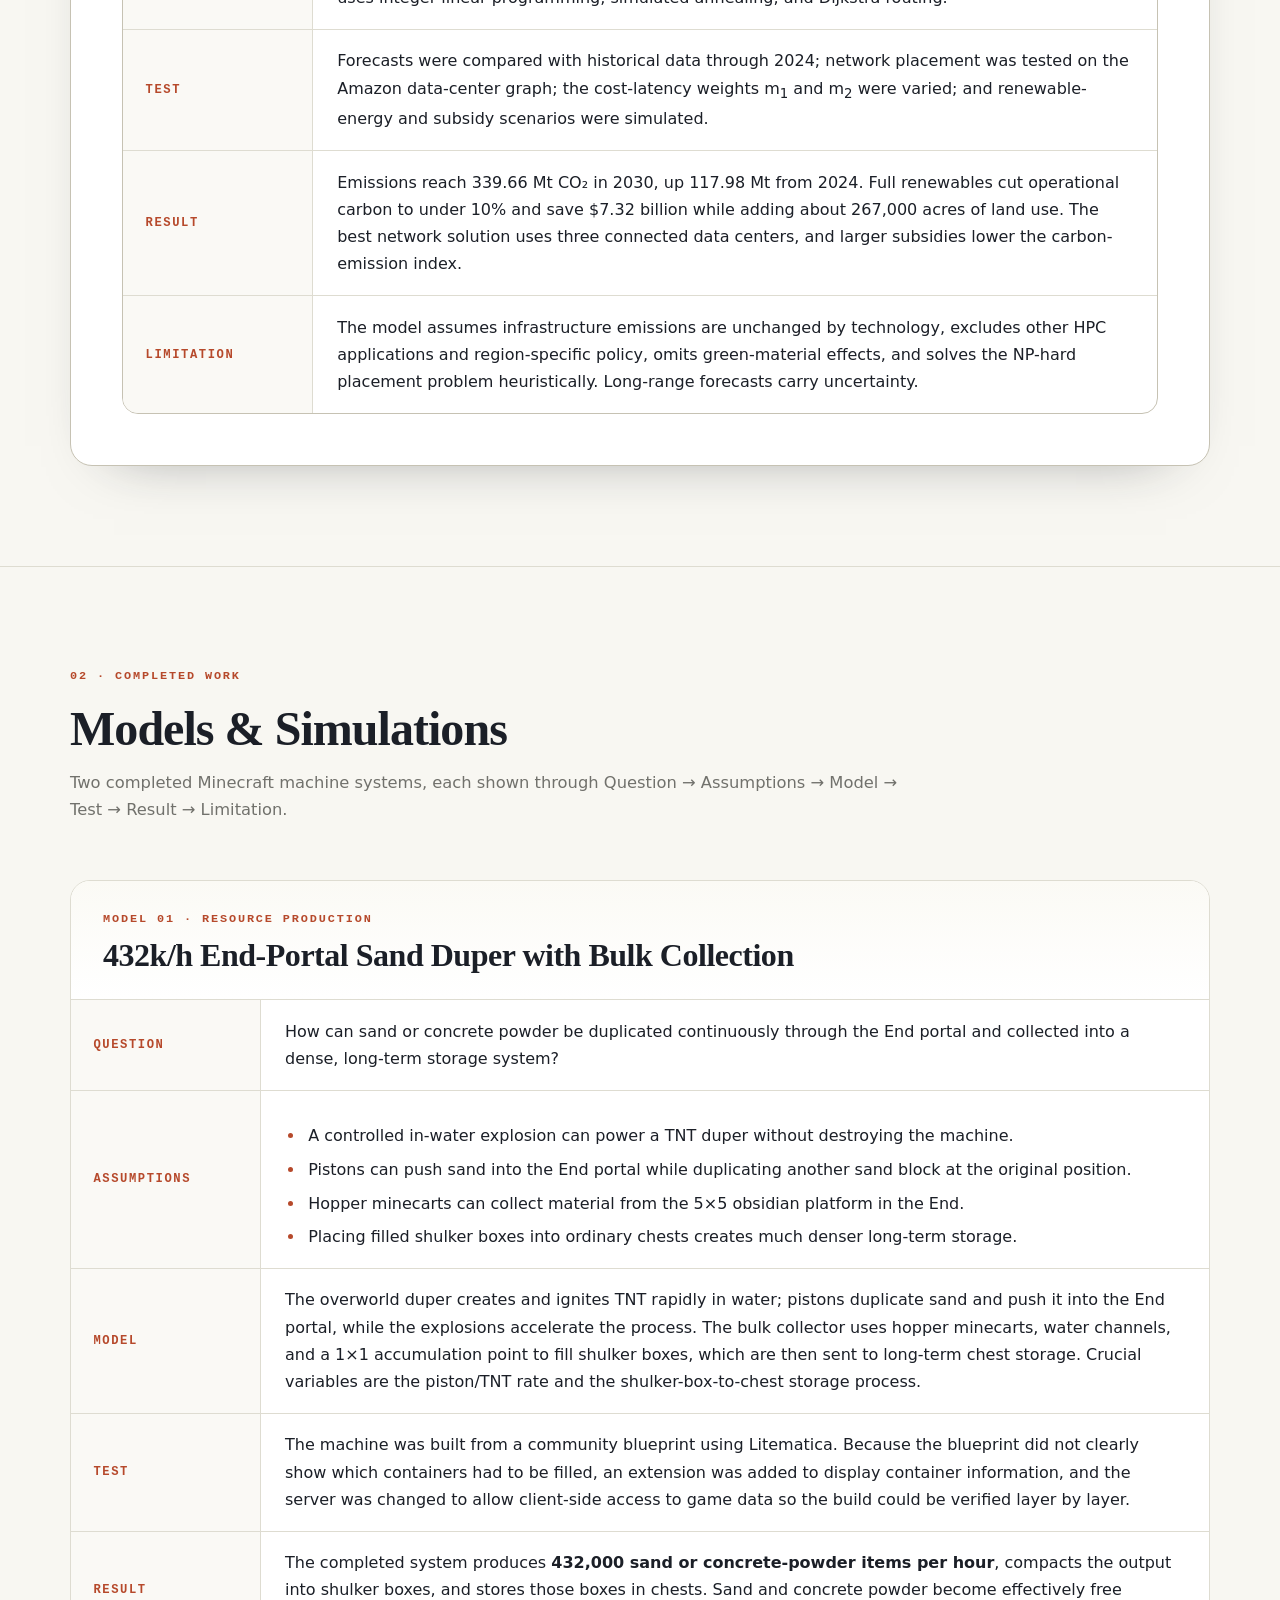
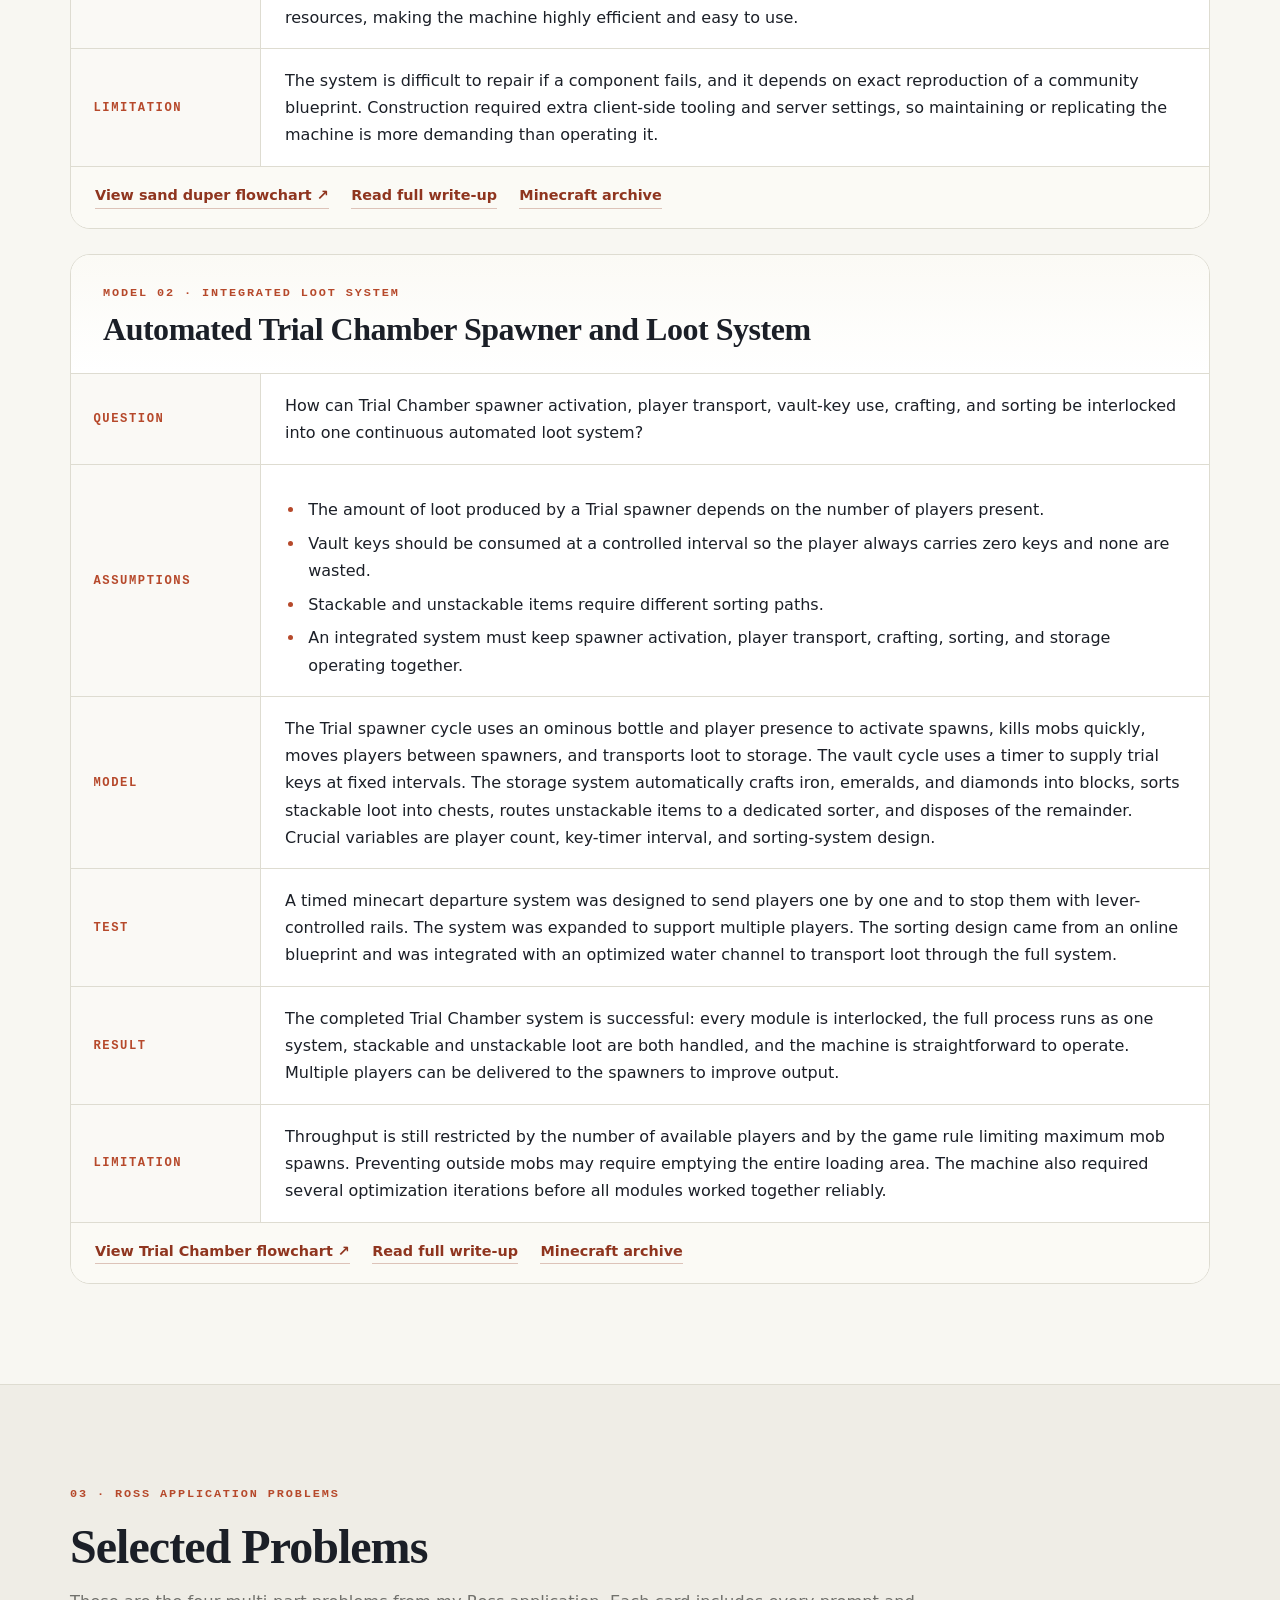
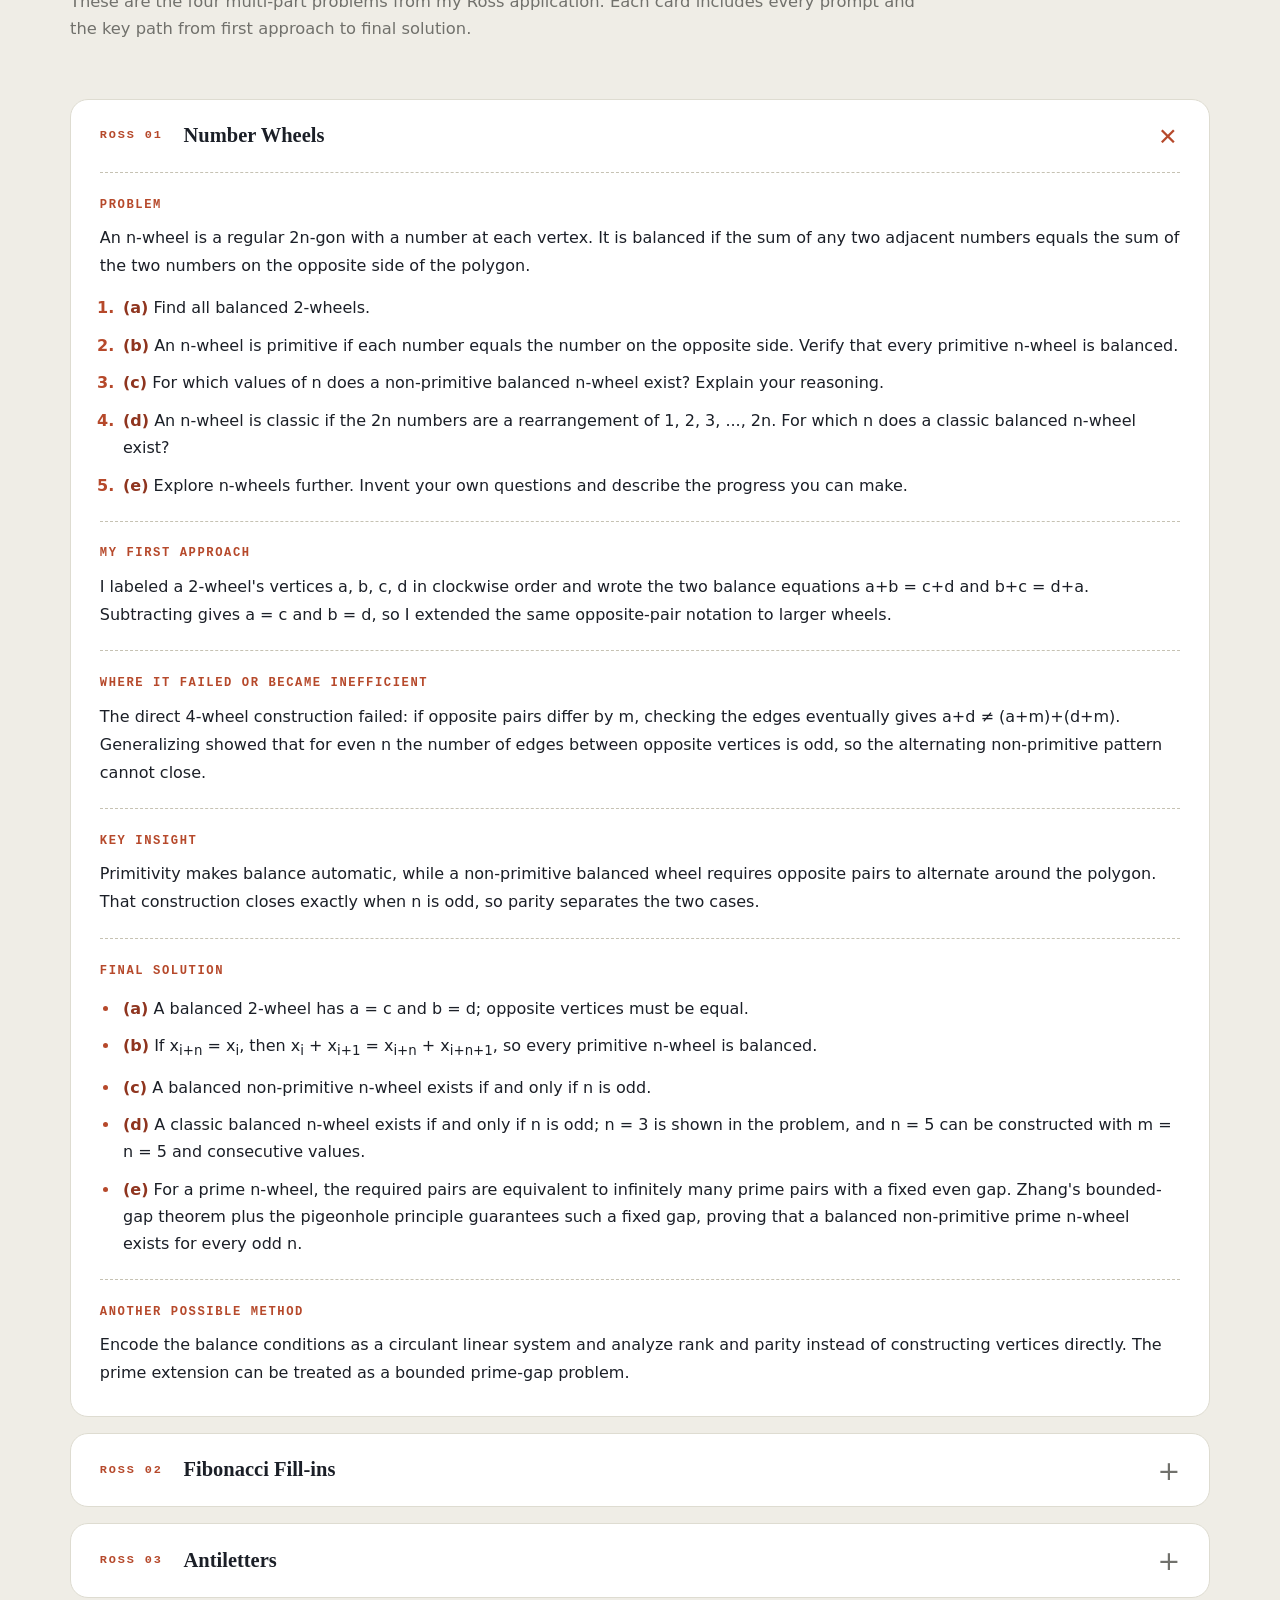
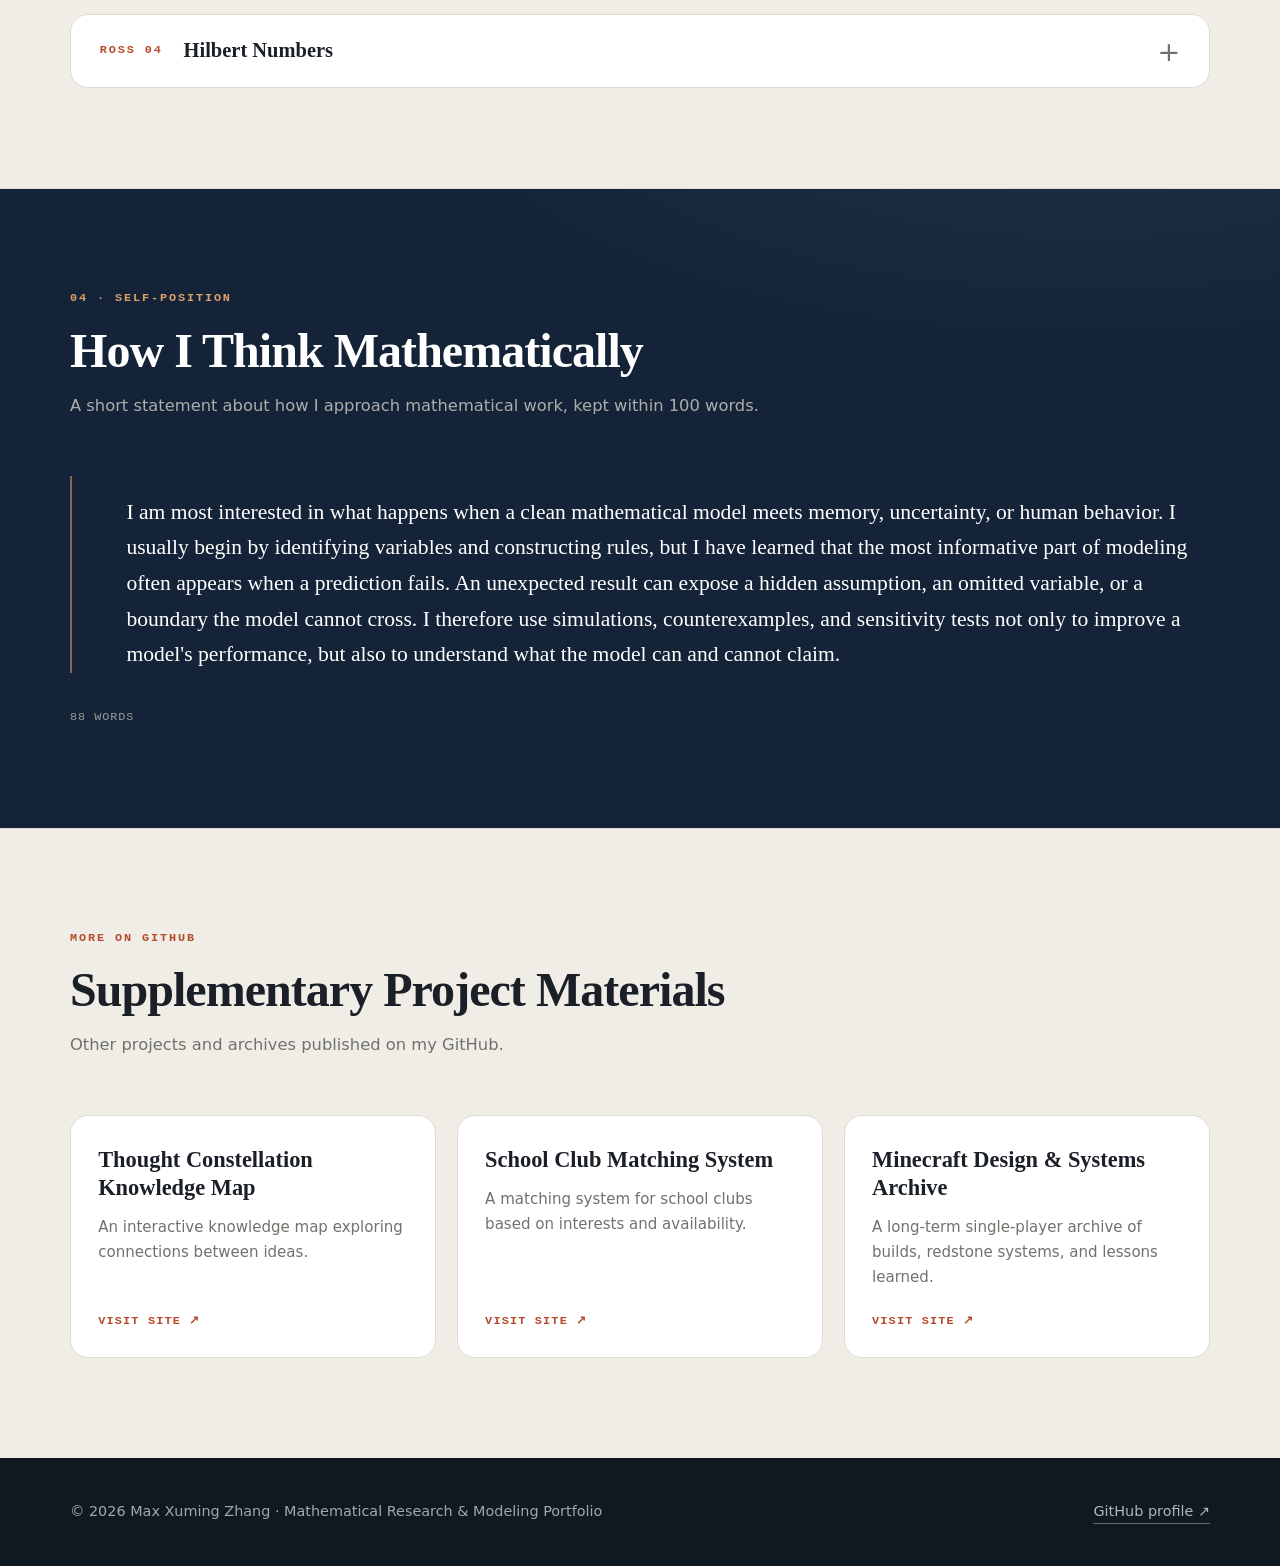
==== commit 71c03cc3: "Add individual Minecraft machine summaries and flowcharts" ====
--- a/index.html
+++ b/index.html
@@ -50,7 +50,7 @@
           <a class="module-card" href="#models">
             <span class="module-index">02</span>
             <span class="module-title">Models &amp; Simulations</span>
-            <span class="module-copy">A completed Minecraft resource-system model, shown through Question → Assumptions → Model → Test → Result → Limitation.</span>
+            <span class="module-copy">Two completed Minecraft machines, each shown through Question → Assumptions → Model → Test → Result → Limitation.</span>
             <span class="module-arrow" aria-hidden="true">→</span>
           </a>
           <a class="module-card" href="#problems">
@@ -272,50 +272,65 @@
         <div class="section-heading">
           <p class="section-kicker">02 · Completed work</p>
           <h2>Models &amp; Simulations</h2>
-          <p class="section-note">One completed systems model from the Minecraft archive, shown through Question → Assumptions → Model → Test → Result → Limitation.</p>
+          <p class="section-note">Two completed Minecraft machine systems, each shown through Question → Assumptions → Model → Test → Result → Limitation.</p>
         </div>
 
         <div class="model-list">
           <article class="model-card">
             <header class="model-header">
               <div>
-                <p class="model-number">Model 01 · Minecraft systems archive</p>
-                <h3>Minecraft Resource-System Model</h3>
+                <p class="model-number">Model 01 · Resource production</p>
+                <h3>432k/h End-Portal Sand Duper with Bulk Collection</h3>
               </div>
             </header>
             <dl class="model-structure">
-              <div><dt>Question</dt><dd>How can long-running Minecraft production systems be designed, tested, and optimized as resource-processing networks of inputs, processes, bottlenecks, and outputs?</dd></div>
+              <div><dt>Question</dt><dd>How can sand or concrete powder be duplicated continuously through the End portal and collected into a dense, long-term storage system?</dd></div>
               <div><dt>Assumptions</dt><dd>
                 <ul class="detail-list">
-                  <li>Each machine operates inside a live single-player survival world and is limited by game rules such as mob caps, spawning radii, entity collisions, and player loading.</li>
-                  <li>Performance is judged by measurable throughput, reliability, lag, build complexity, and ease of maintenance.</li>
-                  <li>Optimization is iterative: build, observe an inefficiency, form a hypothesis, implement a change, and compare the result.</li>
+                  <li>A controlled in-water explosion can power a TNT duper without destroying the machine.</li>
+                  <li>Pistons can push sand into the End portal while duplicating another sand block at the original position.</li>
+                  <li>Hopper minecarts can collect material from the 5×5 obsidian platform in the End.</li>
+                  <li>Placing filled shulker boxes into ordinary chests creates much denser long-term storage.</li>
                 </ul>
               </dd></div>
-              <div><dt>Model</dt><dd>Every system is documented as Input → Process → Output, with crucial variables, observed inefficiencies, an optimization hypothesis, implementation changes, results, and reflection. Individual machines are then connected into larger resource, storage, and sorting networks.</dd></div>
-              <div><dt>Test</dt><dd>Machines were built and measured directly in the live world. Designs were revised in response to entity lag, mob-spawn failures, unsafe items entering the system, sorting bottlenecks, and player-loading limits. Version-specific mechanics were checked against observed behavior rather than assumed from the blueprint.</dd></div>
-              <div>
-                <dt>Result</dt>
-                <dd>
-                  Two results show the range of the archive:
-                  <div class="result-highlights">
-                    <div class="result-highlight">
-                      <p class="result-value">432k/h</p>
-                      <p>The end-portal sand duper and bulk-collection system produces 432,000 sand or concrete-powder items per hour, compacts them into shulker boxes, and sends those boxes into long-term chest storage.</p>
-                    </div>
-                    <div class="result-highlight">
-                      <p class="result-value">Trial Chamber</p>
-                      <p>The automated Trial Chamber system interlinks spawner activation, player transport, vault-key timing, crafting, normal sorting, and unstackable-item sorting into one continuous loot system.</p>
-                    </div>
-                  </div>
-                </dd>
-              </div>
-              <div><dt>Limitation</dt><dd>Some systems depend on version-specific game mechanics and can be difficult to repair. Trial Chamber throughput remains limited by the number of available players and the game's mob cap, while large farms can still create lag or lose yield at entity limits.</dd></div>
+              <div><dt>Model</dt><dd>The overworld duper creates and ignites TNT rapidly in water; pistons duplicate sand and push it into the End portal, while the explosions accelerate the process. The bulk collector uses hopper minecarts, water channels, and a 1×1 accumulation point to fill shulker boxes, which are then sent to long-term chest storage. Crucial variables are the piston/TNT rate and the shulker-box-to-chest storage process.</dd></div>
+              <div><dt>Test</dt><dd>The machine was built from a community blueprint using Litematica. Because the blueprint did not clearly show which containers had to be filled, an extension was added to display container information, and the server was changed to allow client-side access to game data so the build could be verified layer by layer.</dd></div>
+              <div><dt>Result</dt><dd>The completed system produces <strong>432,000 sand or concrete-powder items per hour</strong>, compacts the output into shulker boxes, and stores those boxes in chests. Sand and concrete powder become effectively free resources, making the machine highly efficient and easy to use.</dd></div>
+              <div><dt>Limitation</dt><dd>The system is difficult to repair if a component fails, and it depends on exact reproduction of a community blueprint. Construction required extra client-side tooling and server settings, so maintaining or replicating the machine is more demanding than operating it.</dd></div>
             </dl>
             <div class="model-links">
-              <a href="https://aeroptot.github.io/Minecraft-records/" target="_blank" rel="noopener">Visit full Minecraft archive <span aria-hidden="true">↗</span></a>
-              <a href="https://aeroptot.github.io/Minecraft-records/articles/Sand%20duper/" target="_blank" rel="noopener">Sand duper write-up</a>
-              <a href="https://aeroptot.github.io/Minecraft-records/articles/Trial%20farm/" target="_blank" rel="noopener">Trial Chamber write-up</a>
+              <a href="assets/figures/minecraft-sand-duper-flowchart.jpg" target="_blank" rel="noopener">View sand duper flowchart <span aria-hidden="true">↗</span></a>
+              <a href="https://aeroptot.github.io/Minecraft-records/articles/Sand%20duper/" target="_blank" rel="noopener">Read full write-up</a>
+              <a href="https://aeroptot.github.io/Minecraft-records/" target="_blank" rel="noopener">Minecraft archive</a>
+            </div>
+          </article>
+
+          <article class="model-card">
+            <header class="model-header">
+              <div>
+                <p class="model-number">Model 02 · Integrated loot system</p>
+                <h3>Automated Trial Chamber Spawner and Loot System</h3>
+              </div>
+            </header>
+            <dl class="model-structure">
+              <div><dt>Question</dt><dd>How can Trial Chamber spawner activation, player transport, vault-key use, crafting, and sorting be interlocked into one continuous automated loot system?</dd></div>
+              <div><dt>Assumptions</dt><dd>
+                <ul class="detail-list">
+                  <li>The amount of loot produced by a Trial spawner depends on the number of players present.</li>
+                  <li>Vault keys should be consumed at a controlled interval so the player always carries zero keys and none are wasted.</li>
+                  <li>Stackable and unstackable items require different sorting paths.</li>
+                  <li>An integrated system must keep spawner activation, player transport, crafting, sorting, and storage operating together.</li>
+                </ul>
+              </dd></div>
+              <div><dt>Model</dt><dd>The Trial spawner cycle uses an ominous bottle and player presence to activate spawns, kills mobs quickly, moves players between spawners, and transports loot to storage. The vault cycle uses a timer to supply trial keys at fixed intervals. The storage system automatically crafts iron, emeralds, and diamonds into blocks, sorts stackable loot into chests, routes unstackable items to a dedicated sorter, and disposes of the remainder. Crucial variables are player count, key-timer interval, and sorting-system design.</dd></div>
+              <div><dt>Test</dt><dd>A timed minecart departure system was designed to send players one by one and to stop them with lever-controlled rails. The system was expanded to support multiple players. The sorting design came from an online blueprint and was integrated with an optimized water channel to transport loot through the full system.</dd></div>
+              <div><dt>Result</dt><dd>The completed Trial Chamber system is successful: every module is interlocked, the full process runs as one system, stackable and unstackable loot are both handled, and the machine is straightforward to operate. Multiple players can be delivered to the spawners to improve output.</dd></div>
+              <div><dt>Limitation</dt><dd>Throughput is still restricted by the number of available players and by the game rule limiting maximum mob spawns. Preventing outside mobs may require emptying the entire loading area. The machine also required several optimization iterations before all modules worked together reliably.</dd></div>
+            </dl>
+            <div class="model-links">
+              <a href="assets/figures/minecraft-trial-chamber-flowchart.png" target="_blank" rel="noopener">View Trial Chamber flowchart <span aria-hidden="true">↗</span></a>
+              <a href="https://aeroptot.github.io/Minecraft-records/articles/Trial%20farm/" target="_blank" rel="noopener">Read full write-up</a>
+              <a href="https://aeroptot.github.io/Minecraft-records/" target="_blank" rel="noopener">Minecraft archive</a>
             </div>
           </article>
         </div>
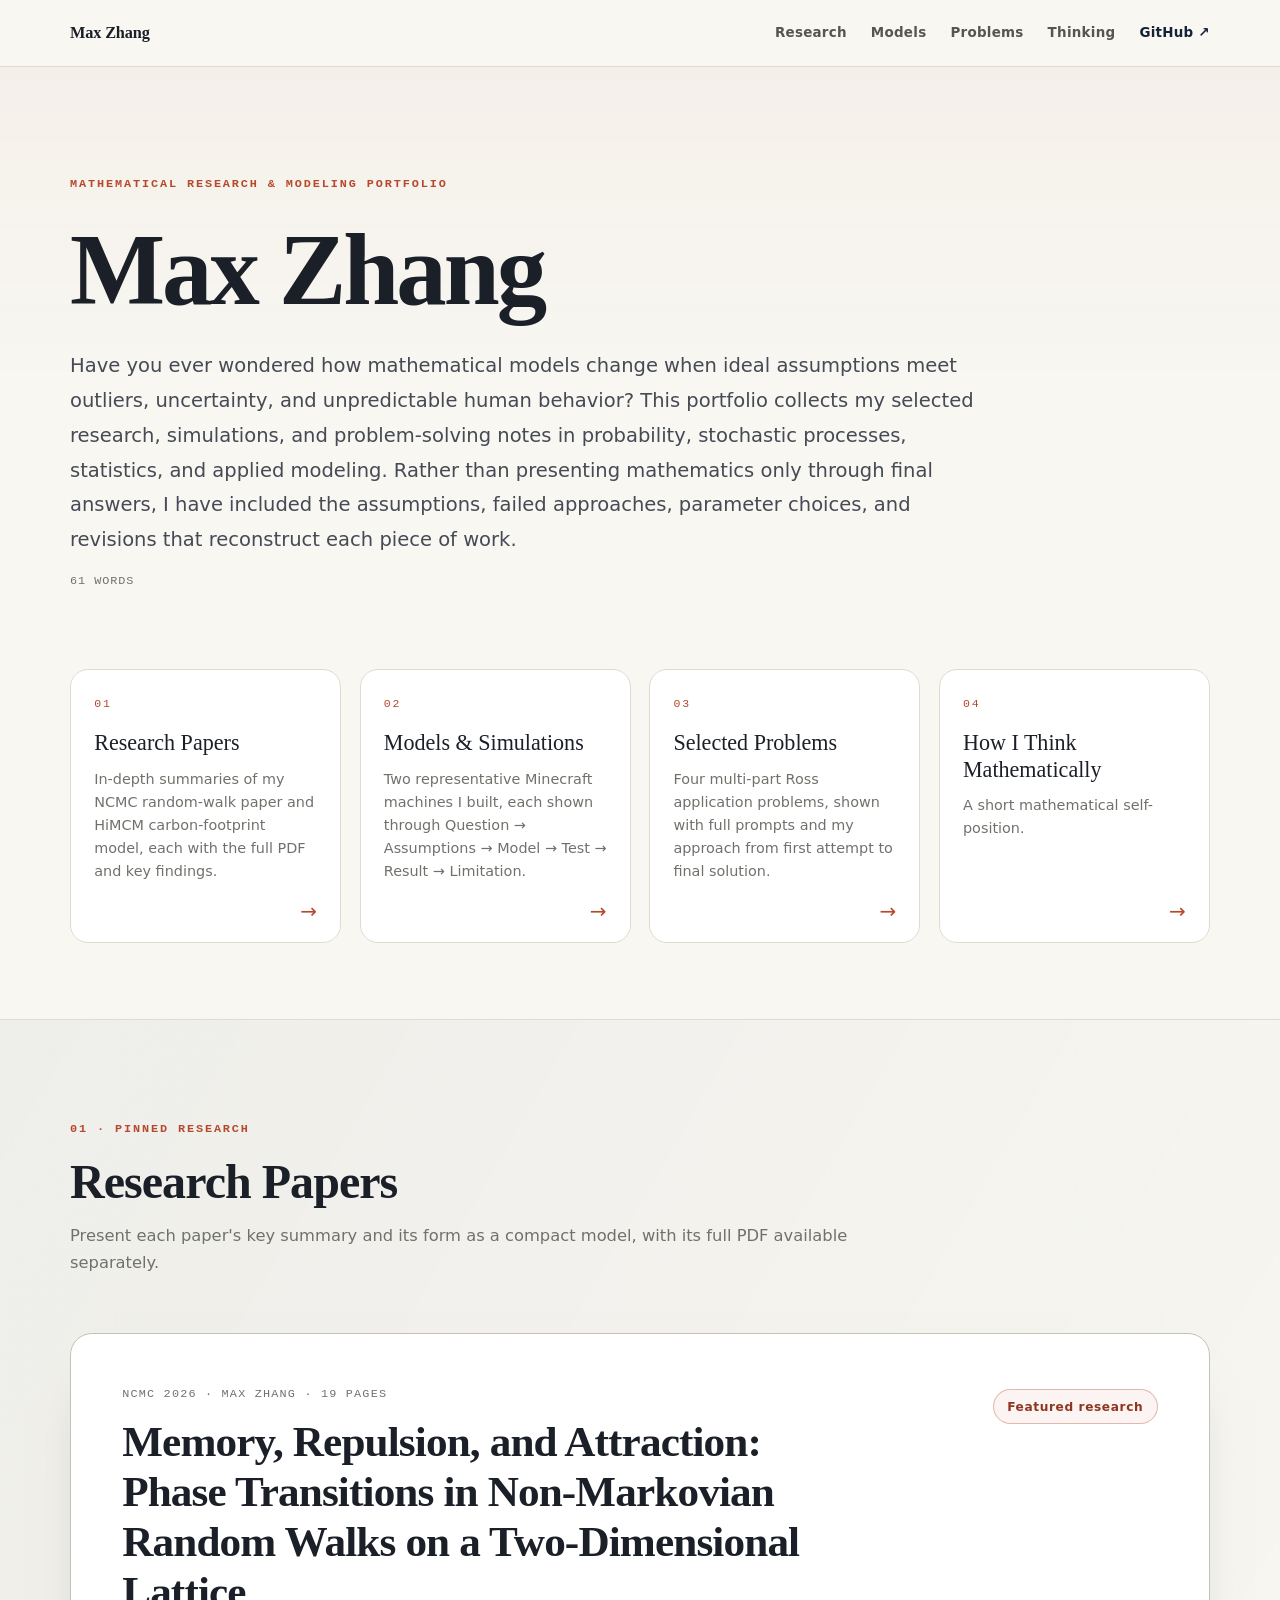
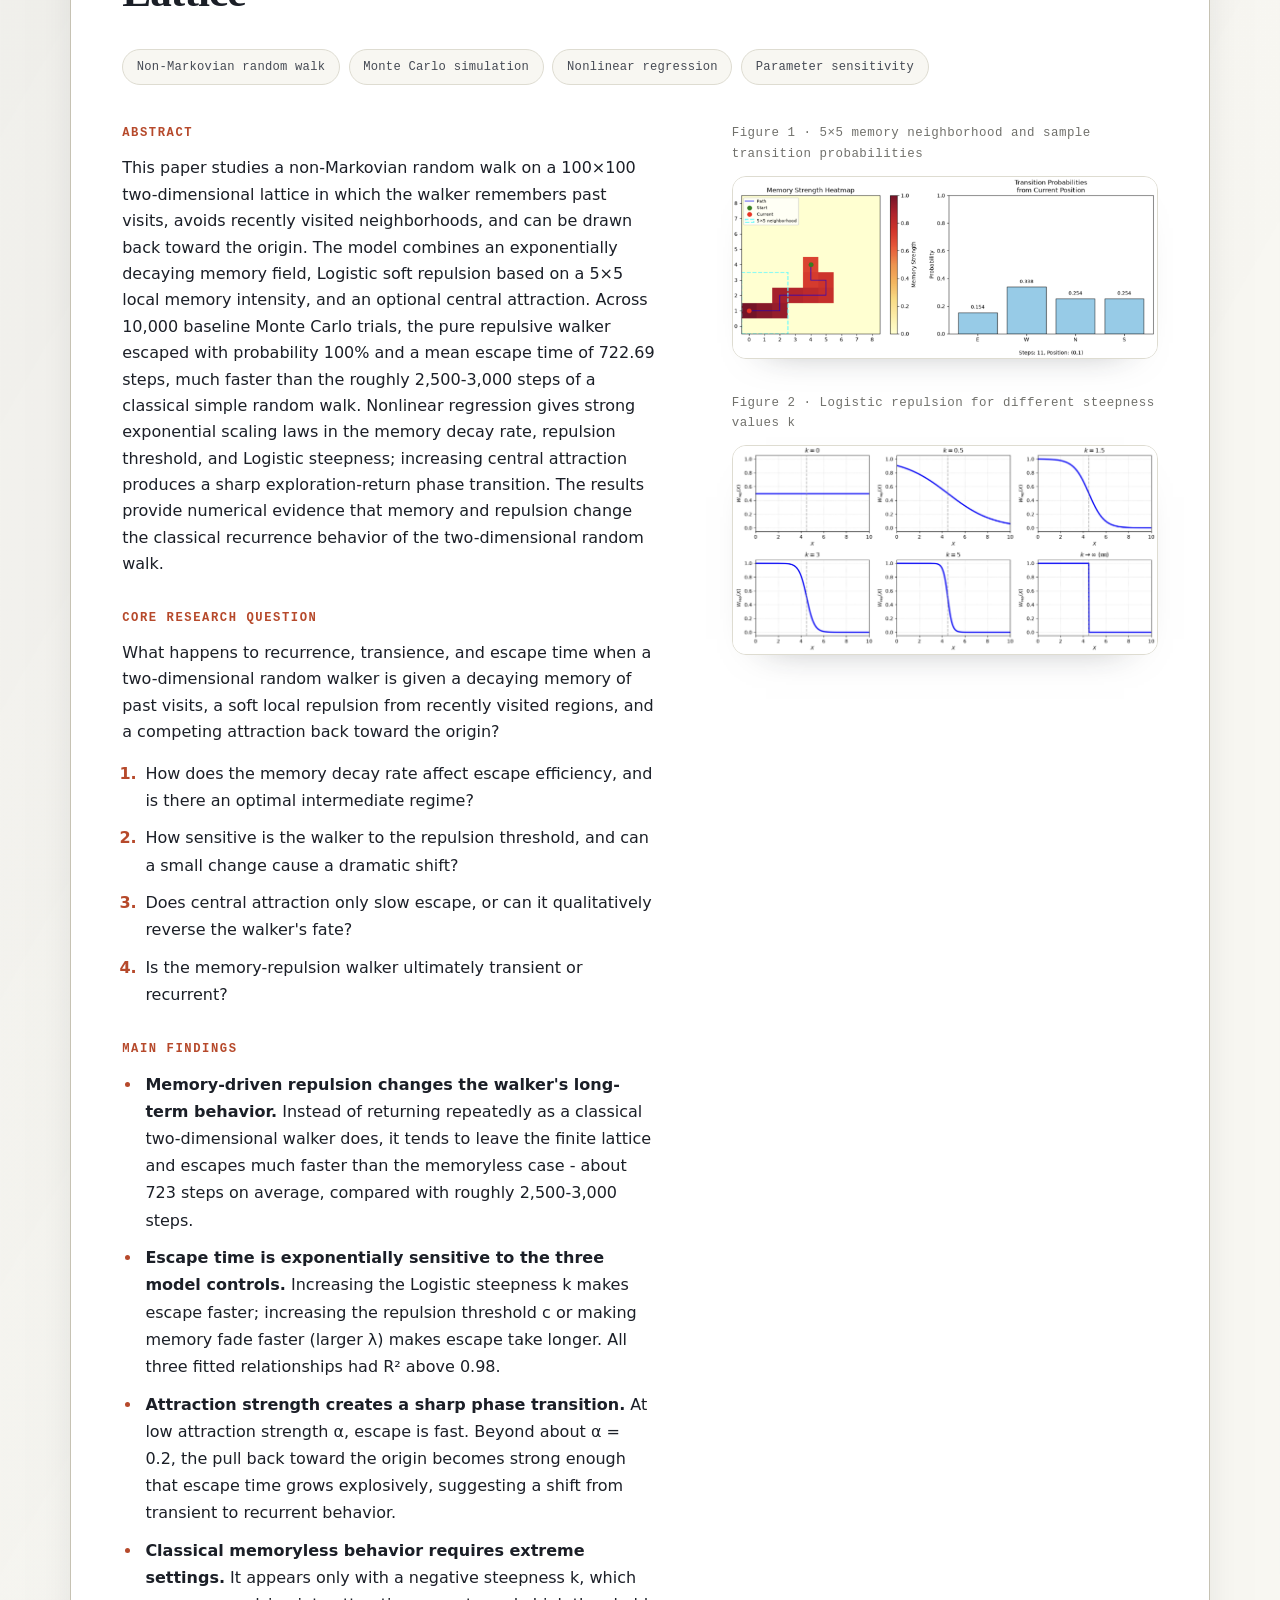
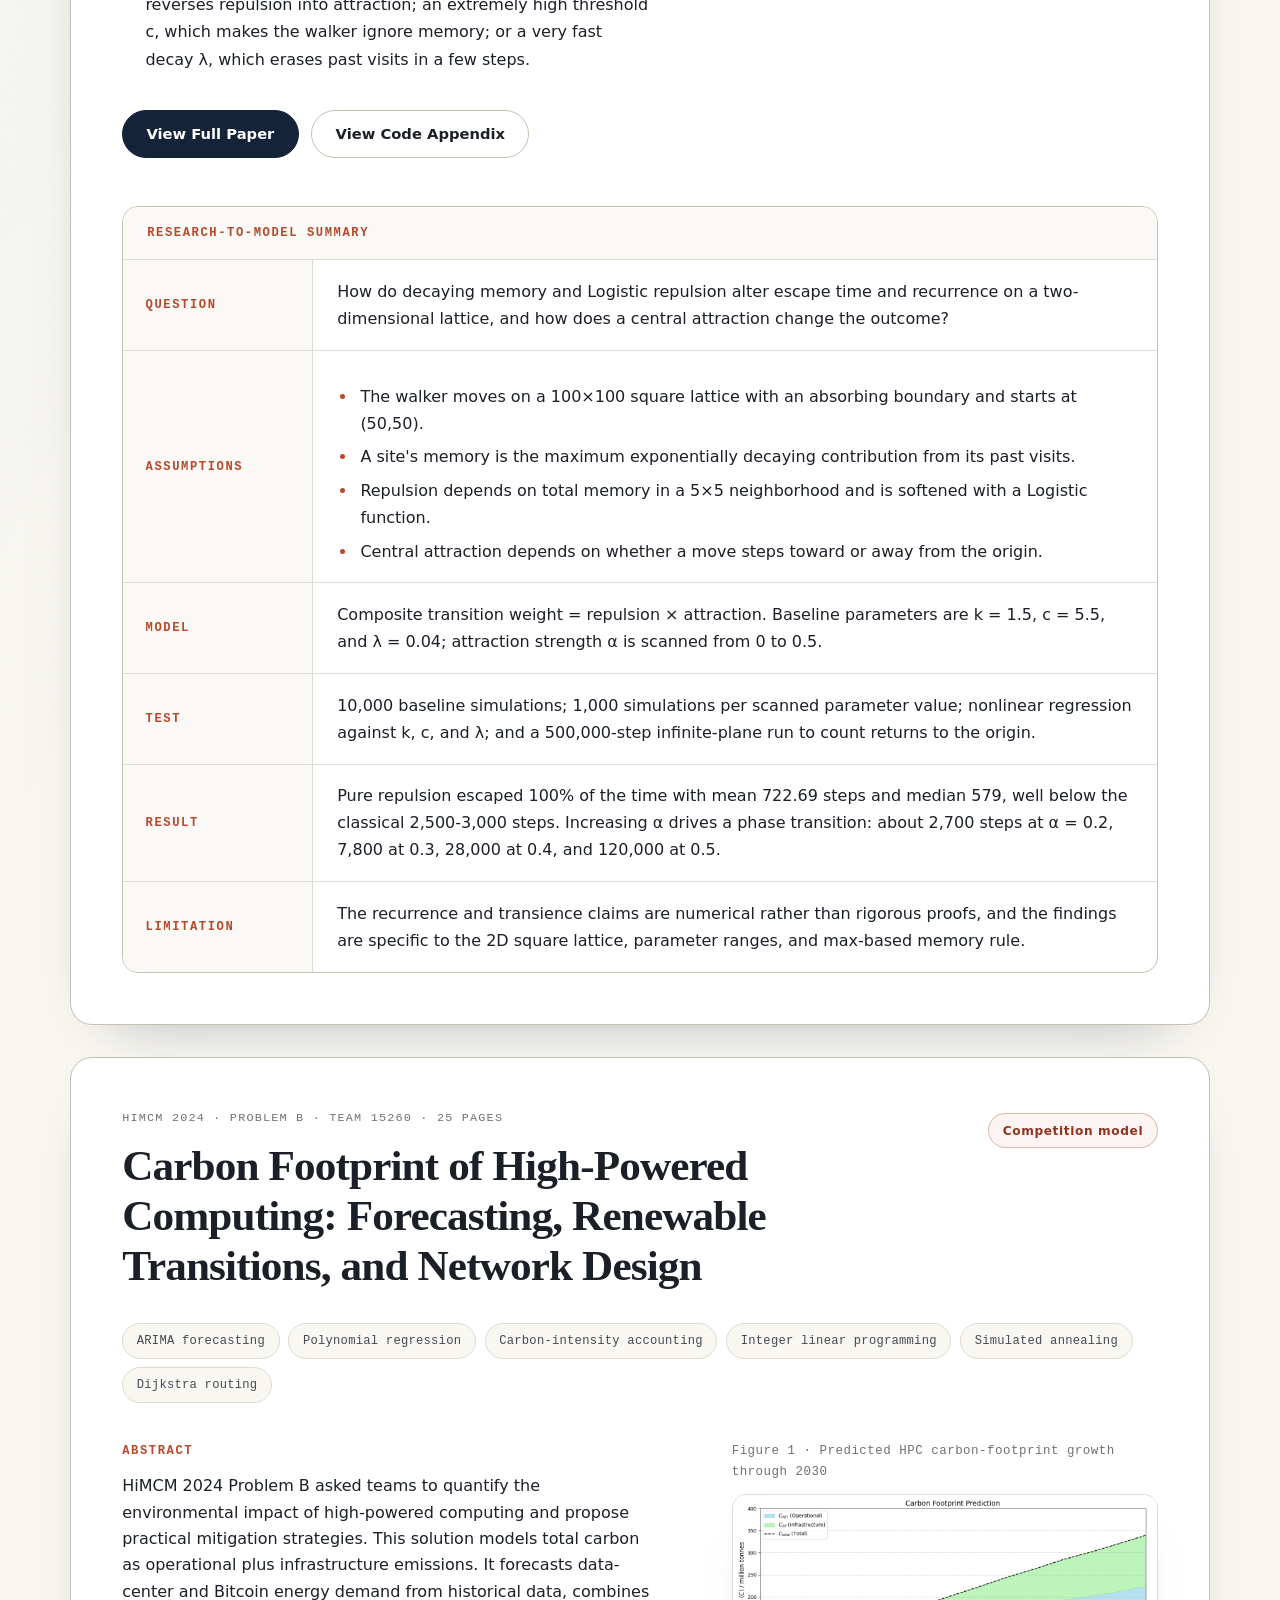
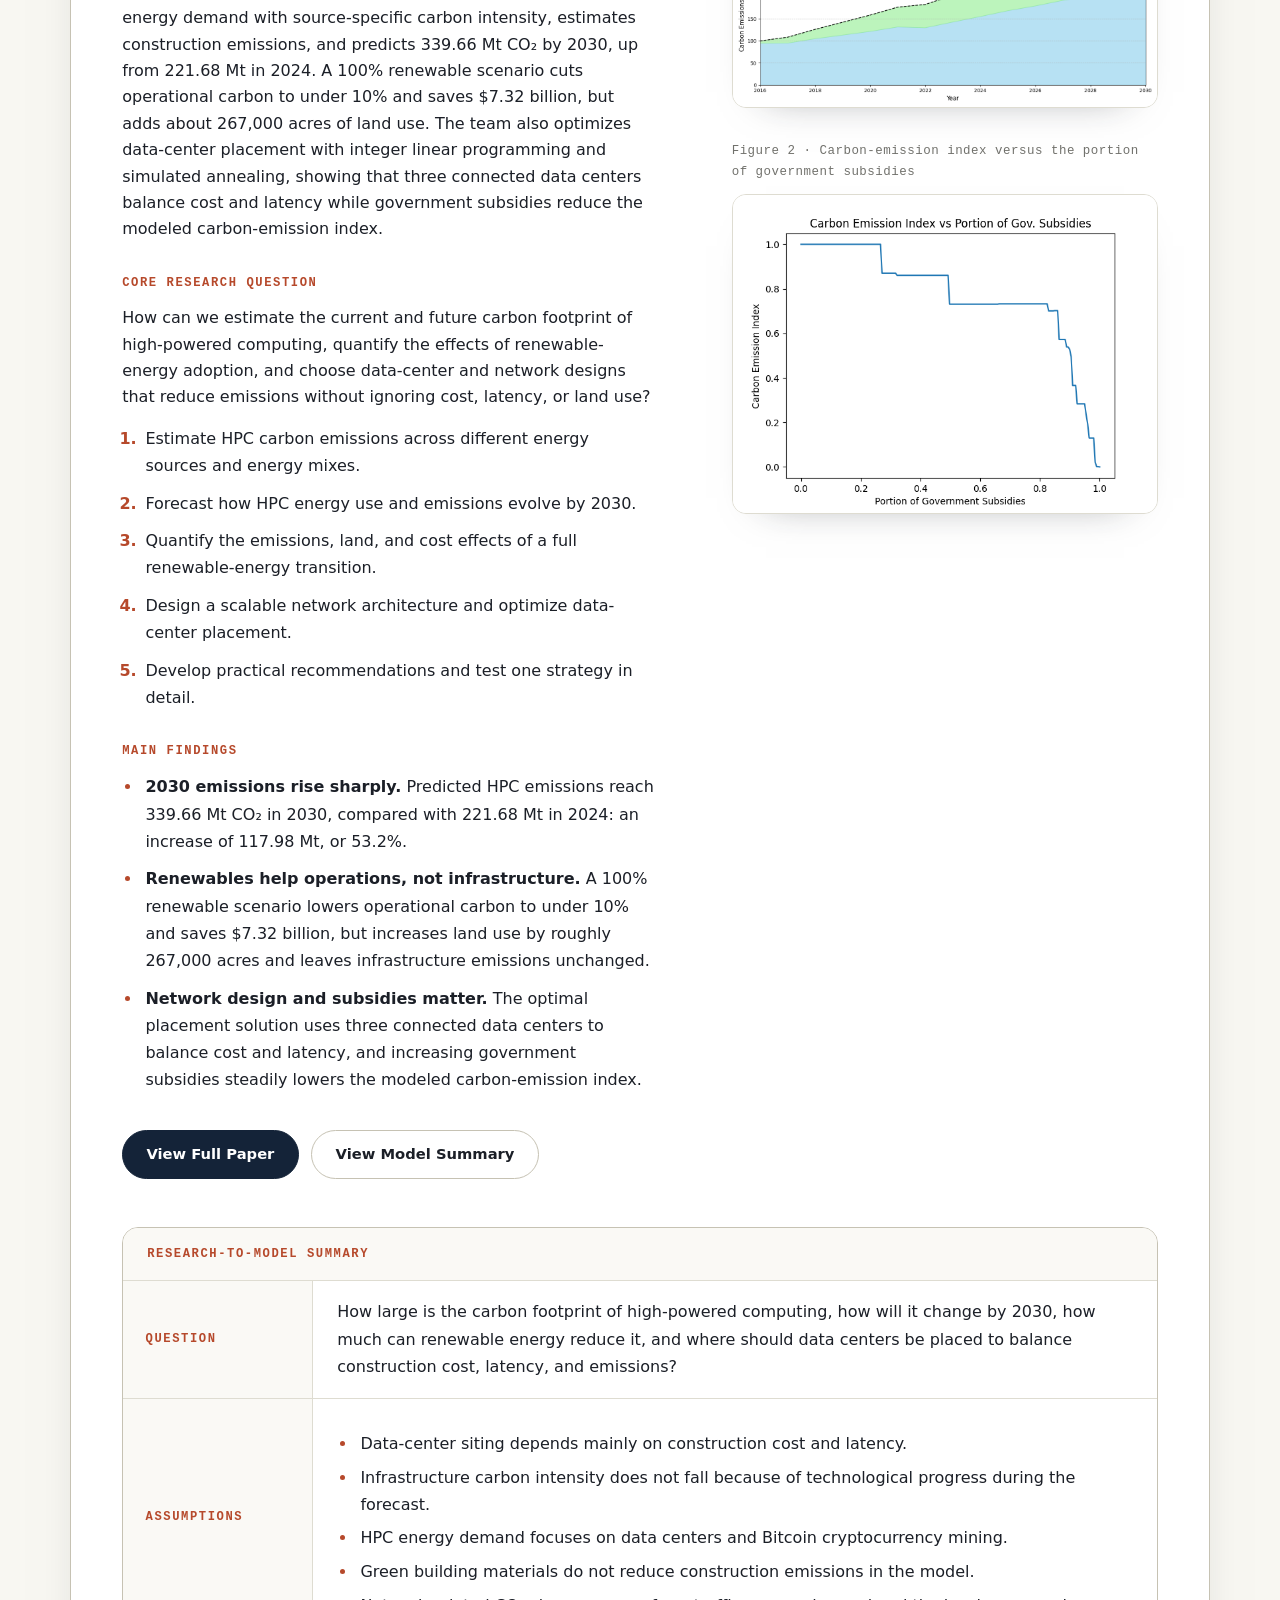
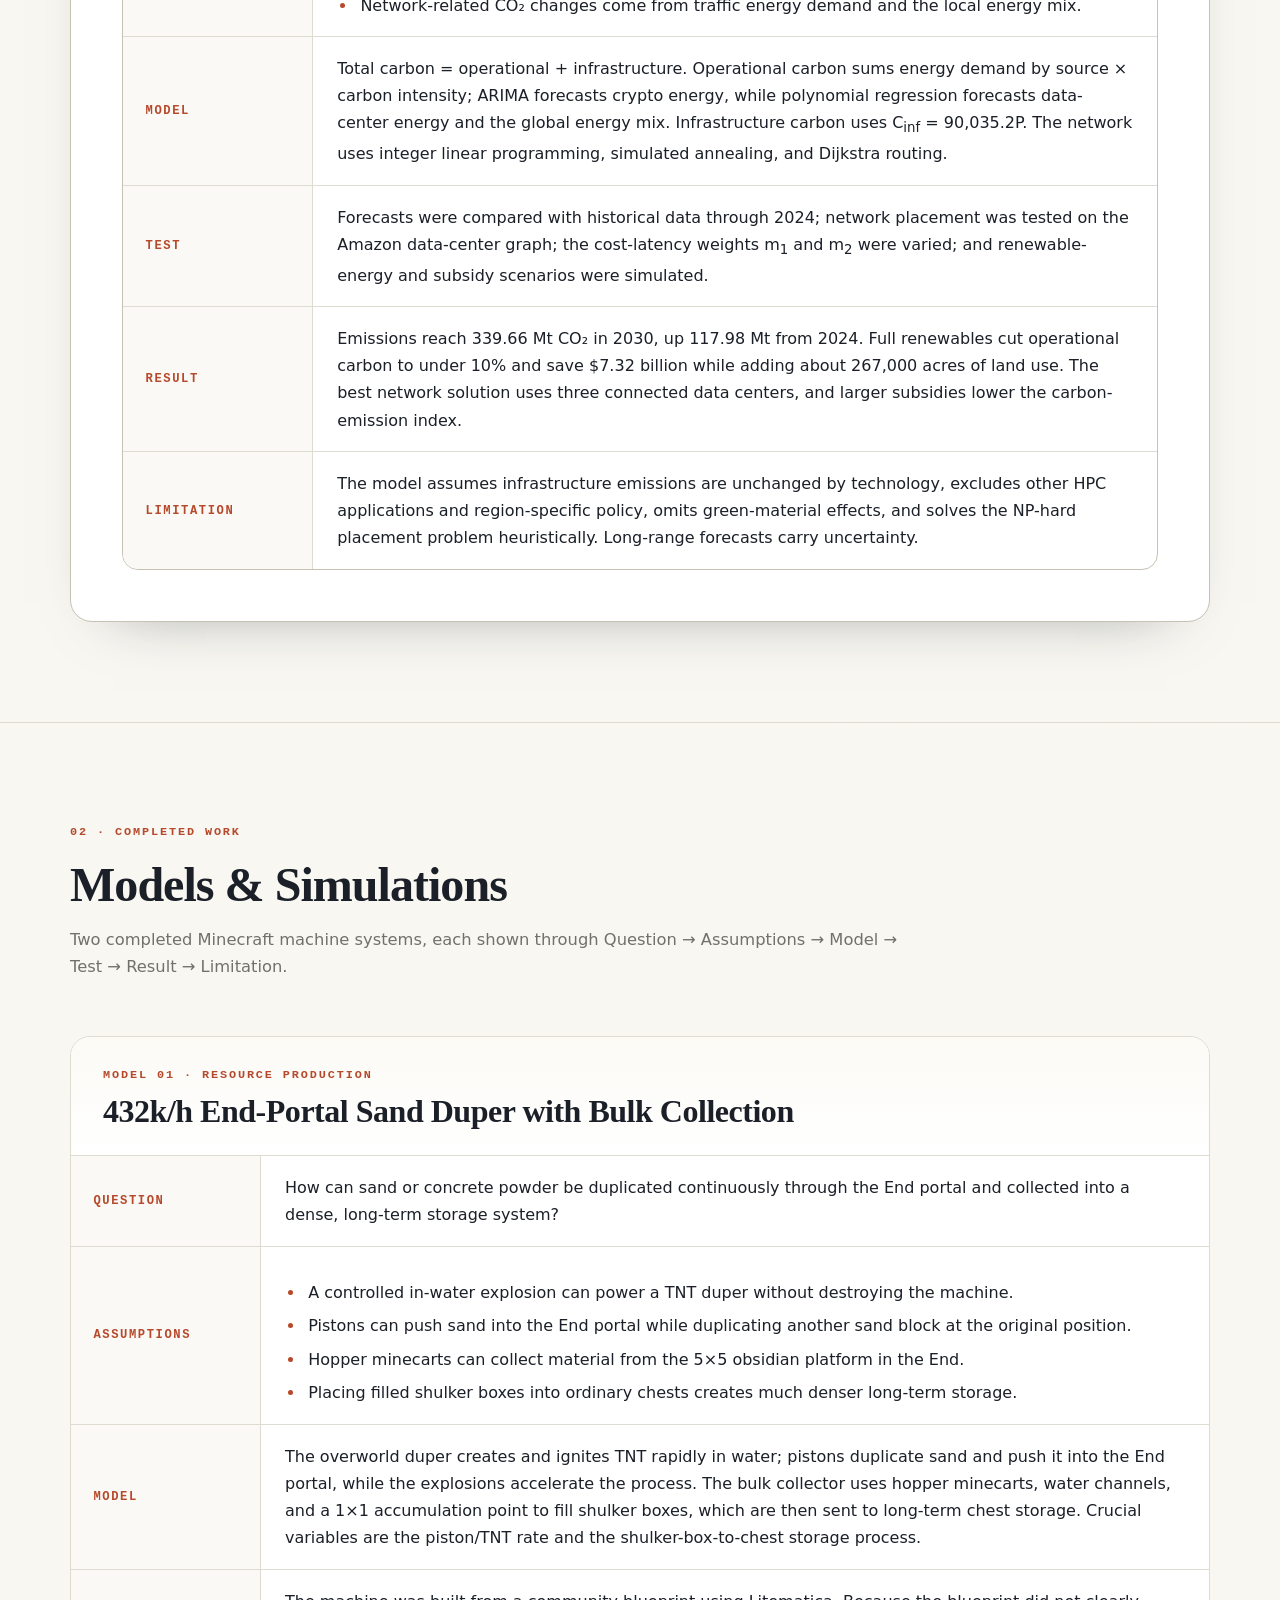
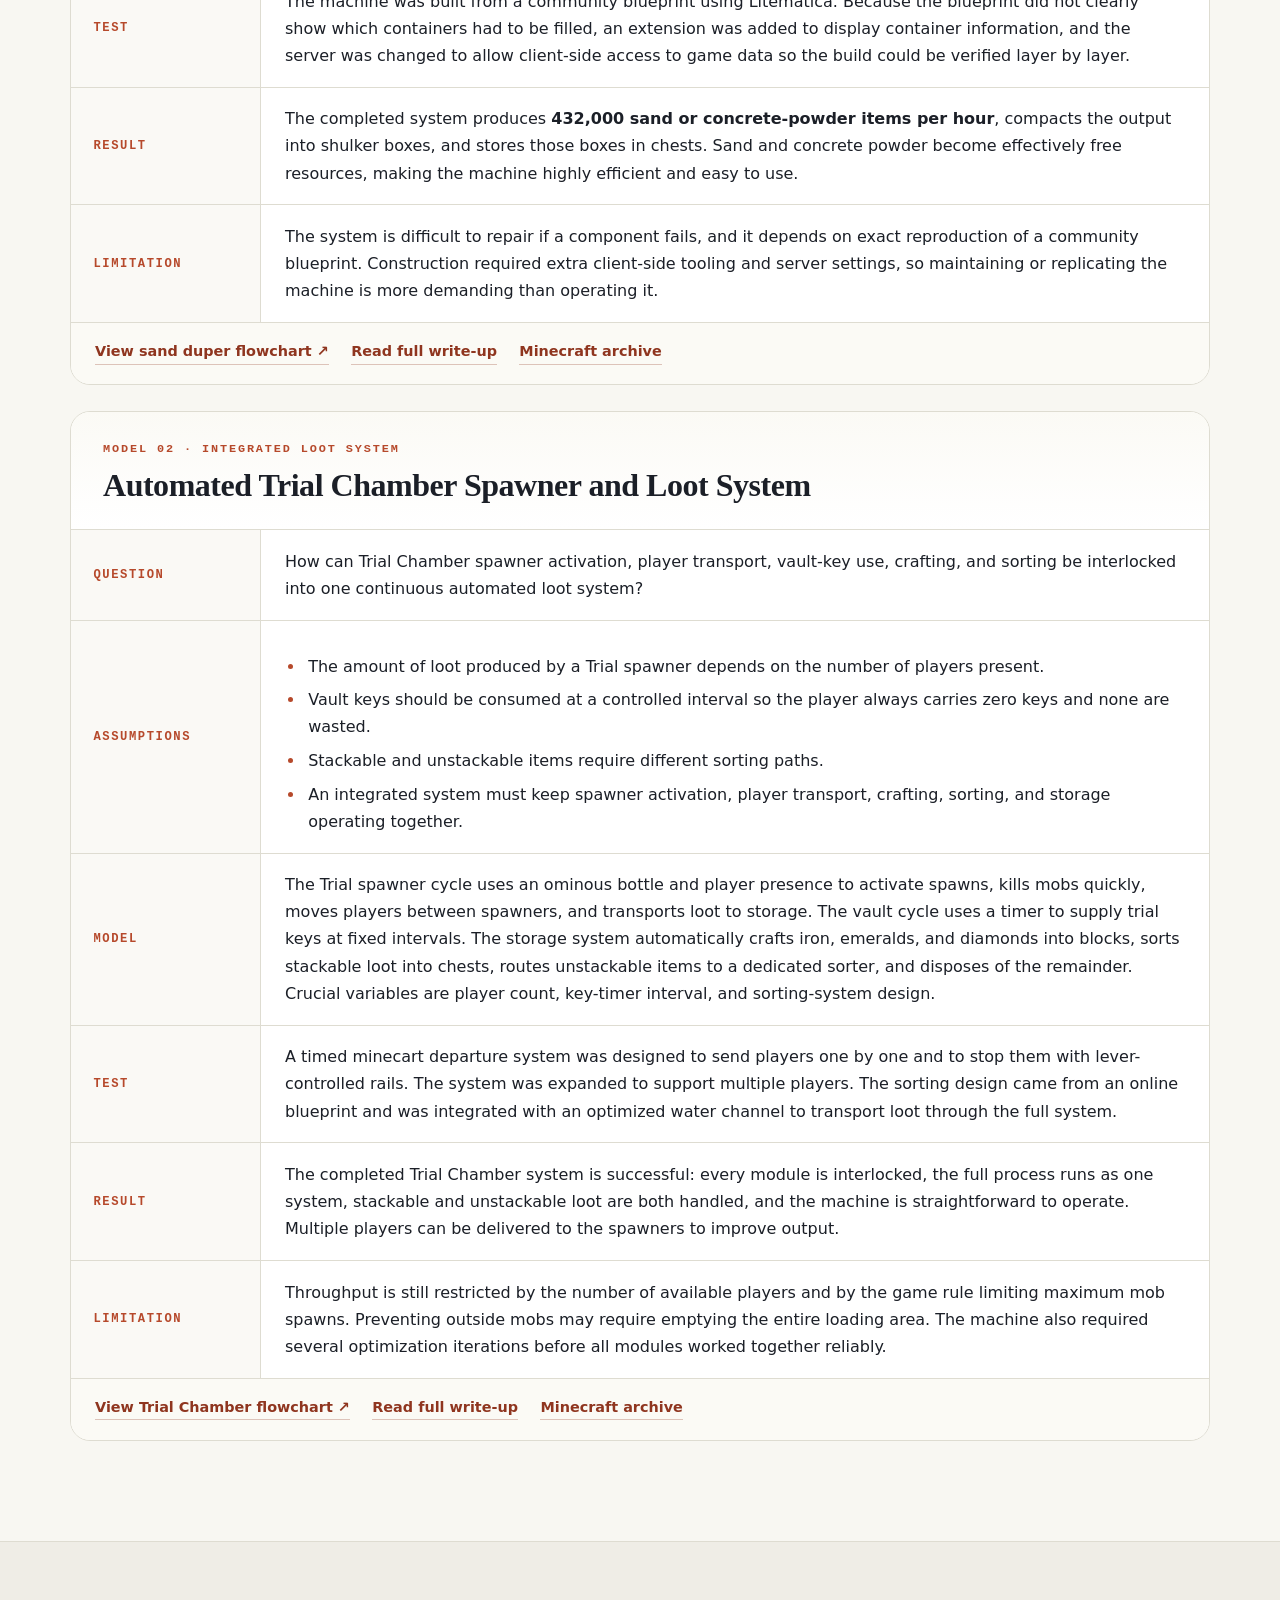
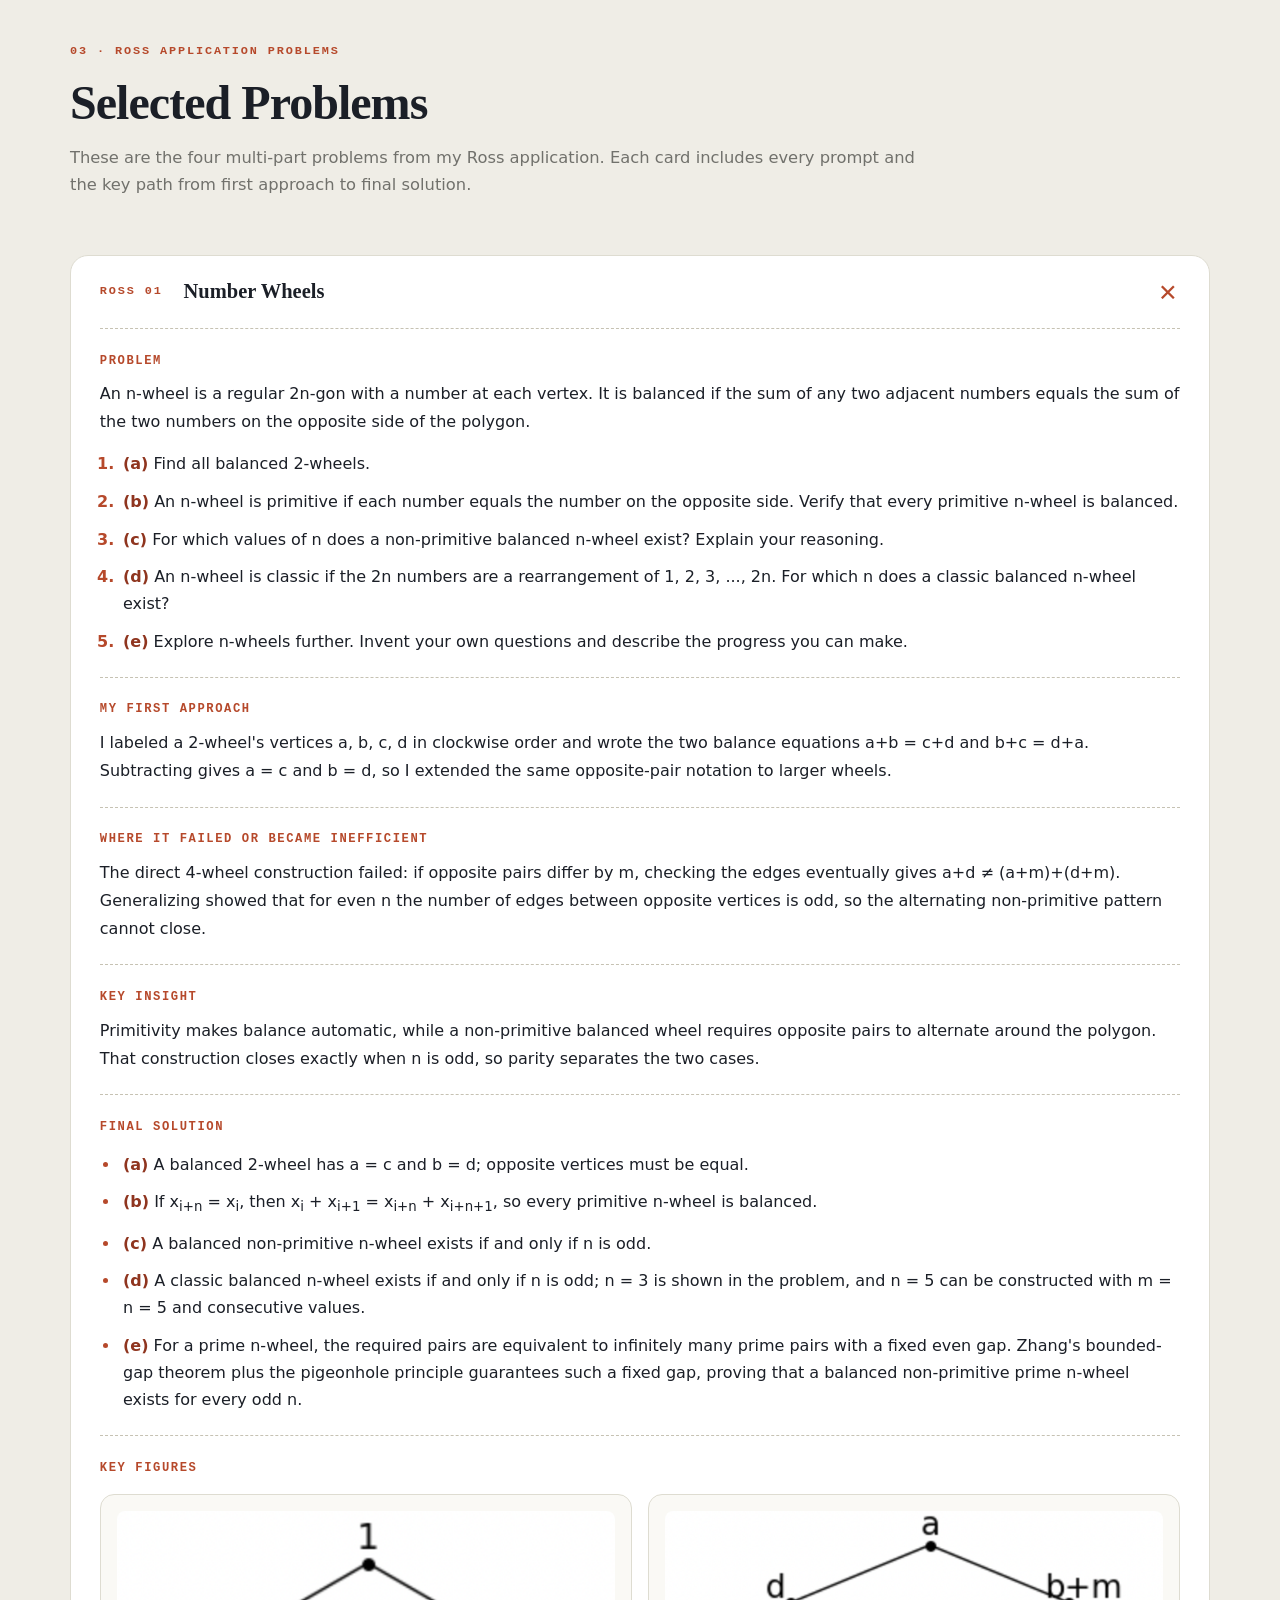
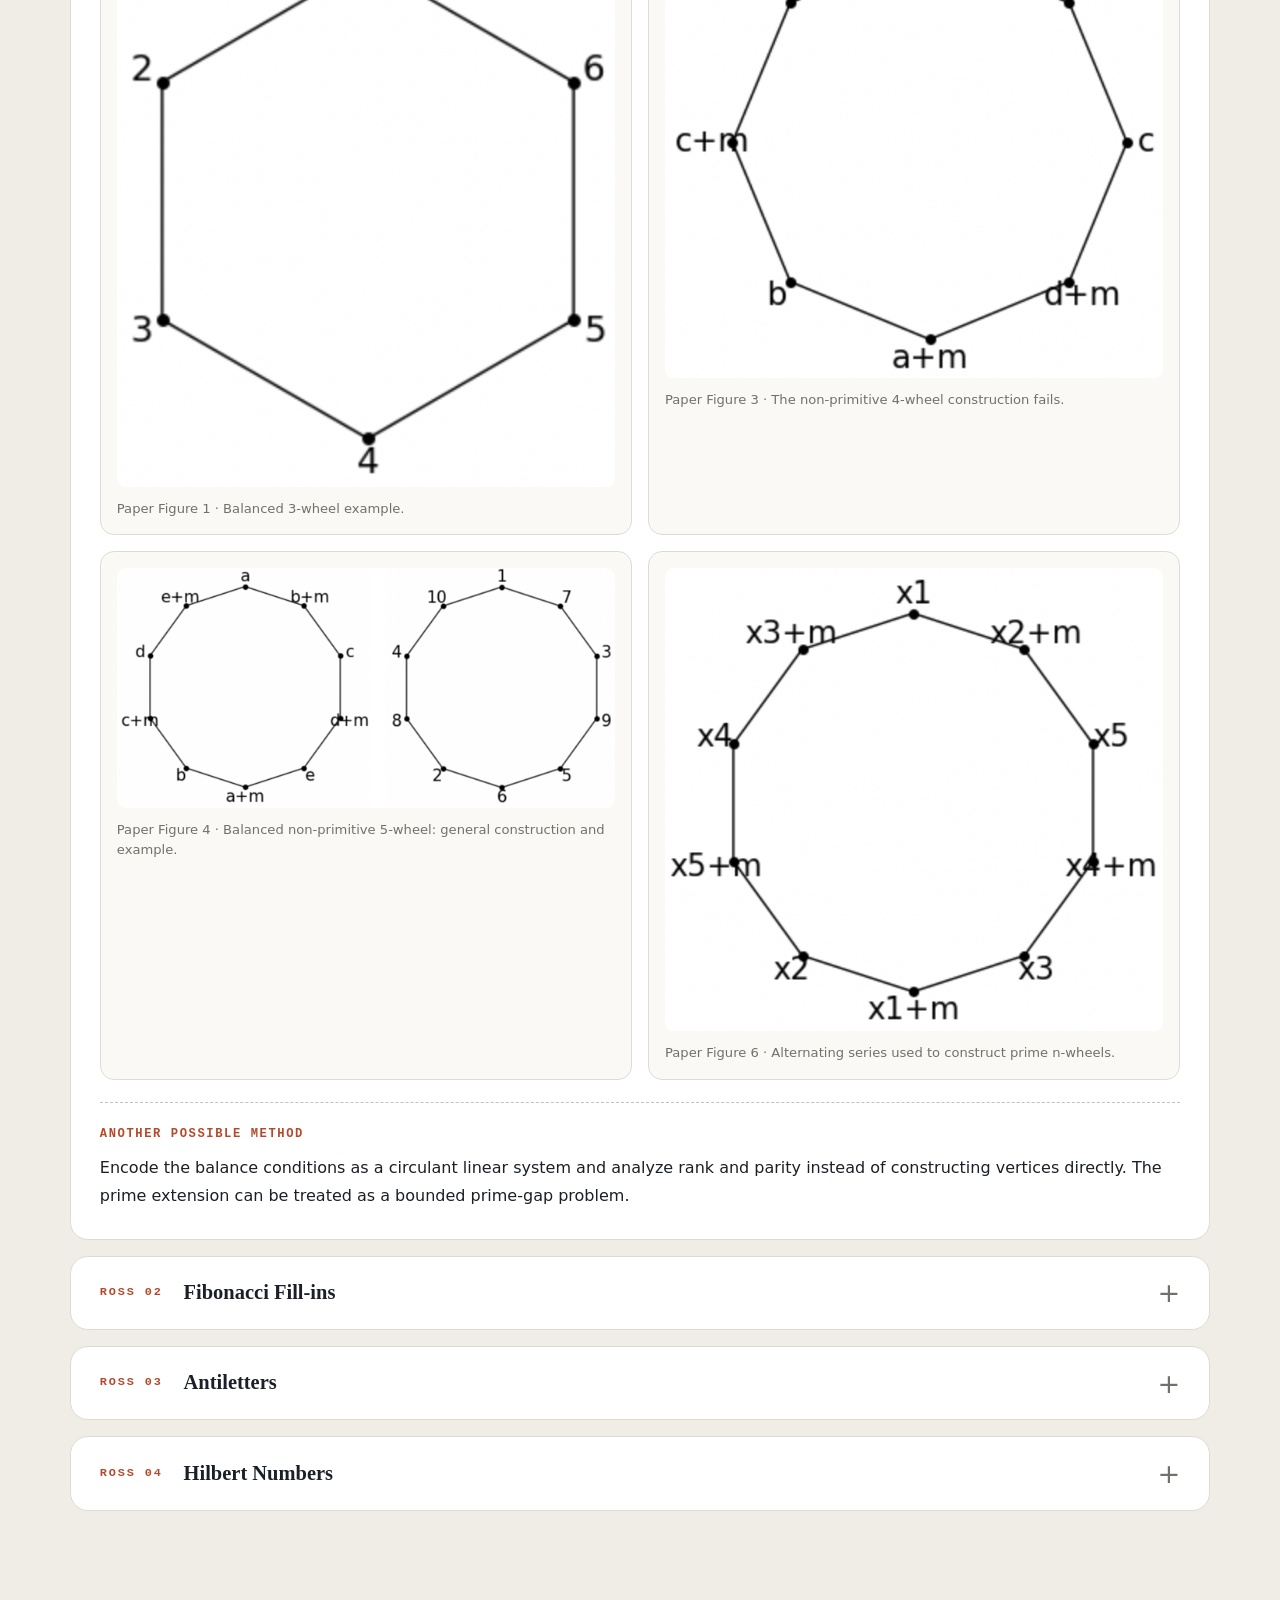
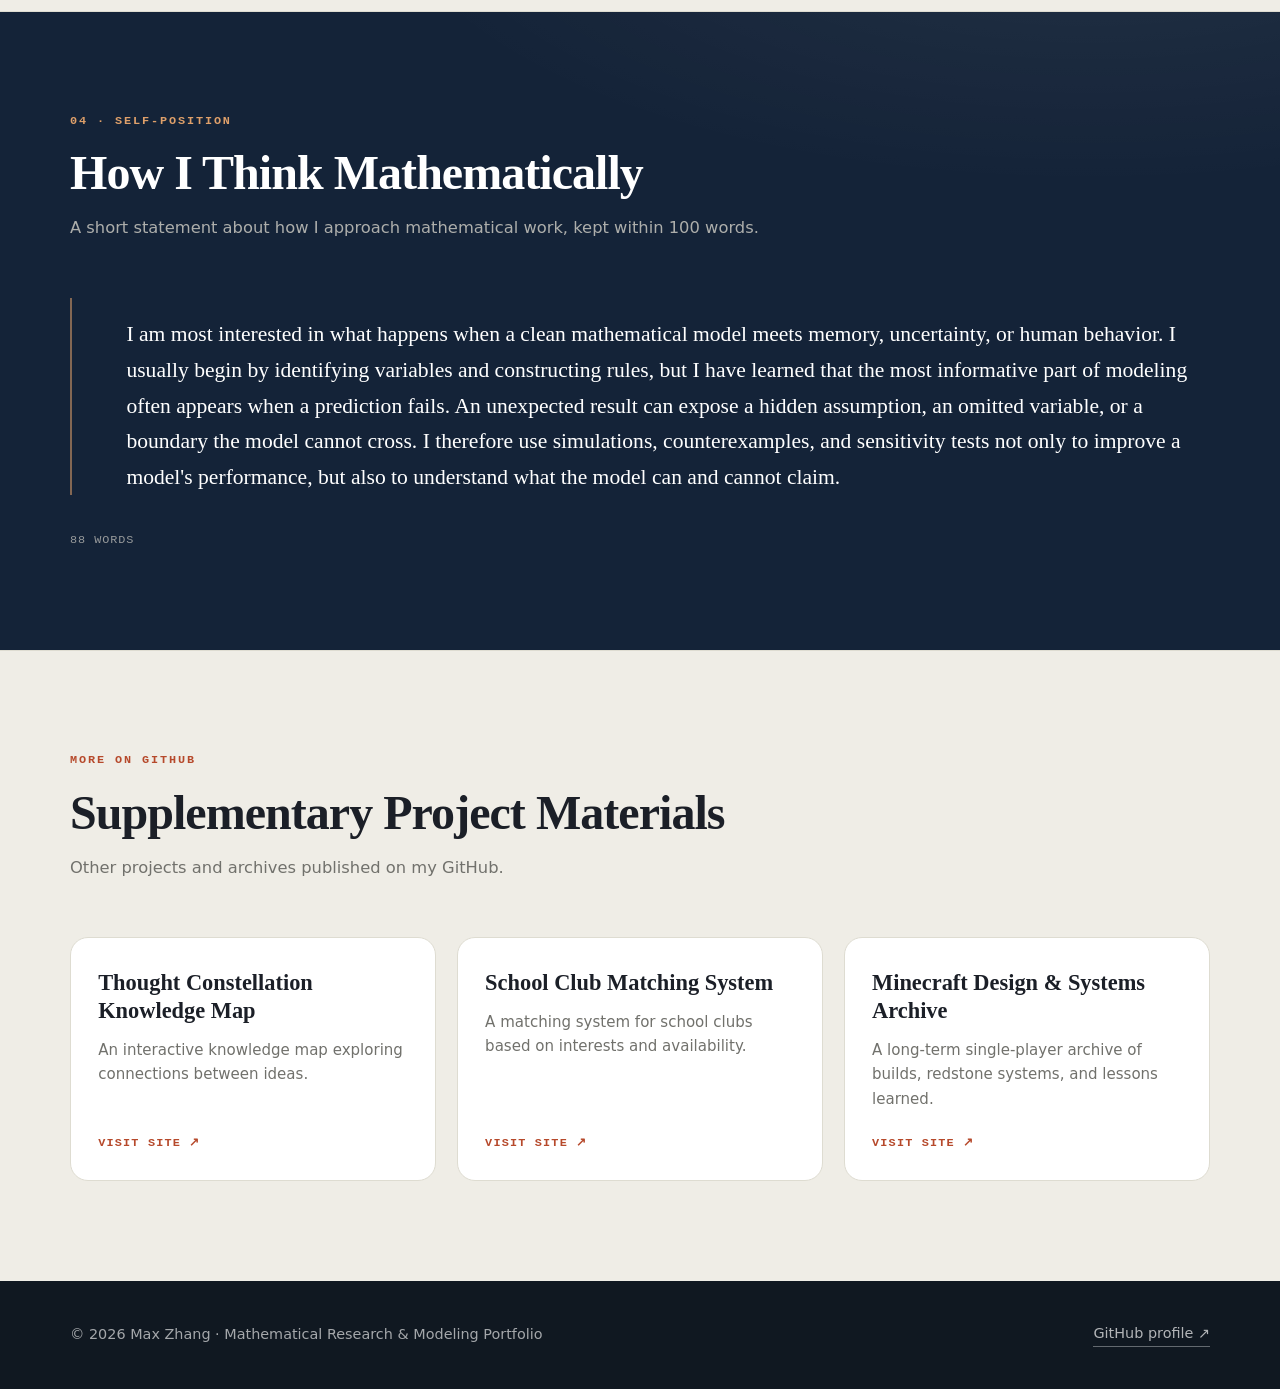
==== commit da30e7ed: "Sync edited site text and add Ross solution figures" ====
--- a/index.html
+++ b/index.html
@@ -3,8 +3,8 @@
 <head>
   <meta charset="utf-8">
   <meta name="viewport" content="width=device-width, initial-scale=1">
-  <title>Mathematical Research and Modeling Portfolio | Max Xuming Zhang</title>
-  <meta name="description" content="Research, modeling, and mathematical problem-solving by Max Xuming Zhang, including an NCMC paper on non-Markovian random walks and a HiMCM 2024 carbon-footprint model.">
+  <title>Mathematical Research and Modeling Portfolio | Max Zhang</title>
+  <meta name="description" content="Research, modeling, and mathematical problem-solving by Max Zhang, including an NCMC paper on non-Markovian random walks and a HiMCM 2024 carbon-footprint model.">
   <meta name="theme-color" content="#141f2e">
   <link rel="stylesheet" href="assets/css/styles.css">
   <link rel="icon" href="data:image/svg+xml,<svg xmlns='http://www.w3.org/2000/svg' viewBox='0 0 100 100'><text y='0.9em' font-size='90'>∑</text></svg>">
@@ -14,7 +14,7 @@
 
   <header class="site-header" id="site-header">
     <div class="container header-inner">
-      <a class="brand" href="#top">Max Xuming Zhang</a>
+      <a class="brand" href="#top">Max Zhang</a>
       <nav class="site-nav" aria-label="Primary">
         <a href="#research">Research</a>
         <a href="#models">Models</a>
@@ -29,14 +29,14 @@
     <section class="hero" id="top">
       <div class="container">
         <p class="eyebrow">Mathematical Research &amp; Modeling Portfolio</p>
-        <h1>Max Xuming Zhang</h1>
+        <h1>Max Zhang</h1>
         <p class="hero-intro" id="introText">
-          I am interested in how mathematical models change when ideal assumptions meet memory,
-          uncertainty, and human behavior. This portfolio collects my selected research, simulations,
-          and problem-solving notes in probability, stochastic processes, statistics, and applied
-          modeling. Rather than presenting mathematics only through final answers, I have included
-          the assumptions, failed approaches, parameter choices, and revisions that shaped each
-          piece of work.
+          Have you ever wondered how mathematical models change when ideal assumptions meet
+          outliers, uncertainty, and unpredictable human behavior? This portfolio collects my
+          selected research, simulations, and problem-solving notes in probability, stochastic
+          processes, statistics, and applied modeling. Rather than presenting mathematics only
+          through final answers, I have included the assumptions, failed approaches, parameter
+          choices, and revisions that reconstruct each piece of work.
         </p>
         <p class="word-note"><span data-word-count="introText"></span> words</p>
 
@@ -44,25 +44,25 @@
           <a class="module-card" href="#research">
             <span class="module-index">01</span>
             <span class="module-title">Research Papers</span>
-            <span class="module-copy">In-depth summaries of my NCMC random-walk paper and HiMCM carbon-footprint model, each with the full PDF and model-level findings.</span>
+            <span class="module-copy">In-depth summaries of my NCMC random-walk paper and HiMCM carbon-footprint model, each with the full PDF and key findings.</span>
             <span class="module-arrow" aria-hidden="true">→</span>
           </a>
           <a class="module-card" href="#models">
             <span class="module-index">02</span>
             <span class="module-title">Models &amp; Simulations</span>
-            <span class="module-copy">Two completed Minecraft machines, each shown through Question → Assumptions → Model → Test → Result → Limitation.</span>
+            <span class="module-copy">Two representative Minecraft machines I built, each shown through Question → Assumptions → Model → Test → Result → Limitation.</span>
             <span class="module-arrow" aria-hidden="true">→</span>
           </a>
           <a class="module-card" href="#problems">
             <span class="module-index">03</span>
             <span class="module-title">Selected Problems</span>
-            <span class="module-copy">Four multi-part Ross application problems, shown with full prompts and the path from first approach to final solution.</span>
+            <span class="module-copy">Four multi-part Ross application problems, shown with full prompts and my approach from first attempt to final solution.</span>
             <span class="module-arrow" aria-hidden="true">→</span>
           </a>
           <a class="module-card" href="#thinking">
             <span class="module-index">04</span>
             <span class="module-title">How I Think Mathematically</span>
-            <span class="module-copy">A short mathematical self-position, kept within 100 words.</span>
+            <span class="module-copy">A short mathematical self-position.</span>
             <span class="module-arrow" aria-hidden="true">→</span>
           </a>
         </div>
@@ -74,7 +74,7 @@
         <div class="section-heading">
           <p class="section-kicker">01 · Pinned research</p>
           <h2>Research Papers</h2>
-          <p class="section-note">Each paper is presented both as a research summary and as a compact model card, with its full PDF available separately.</p>
+          <p class="section-note">Present each paper's key summary and its form as a compact model, with its full PDF available separately.</p>
         </div>
 
         <div class="paper-stack">
@@ -126,10 +126,10 @@
 
               <h4>Main findings</h4>
               <ul class="finding-list">
-                <li><strong>Pure repulsion is numerically transient.</strong> All 10,000 baseline trials escaped; the mean was 722.69 steps, the median was 579, the 95% CI was [712.88, 732.49], and the maximum was 4,886. A classical simple random walk needs roughly 2,500-3,000 steps under the same setting.</li>
-                <li><strong>Three strong scaling laws emerged.</strong> τ(k) = 1608.628e<sup>−2.4155k</sup> + 666.870 (R² = 0.9956), τ(c) = 138.880e<sup>0.3002c</sup> + 13.487 (R² = 0.9930), and τ(λ) = 659.880e<sup>8.7348λ</sup> − 193.017 (R² = 0.9877).</li>
-                <li><strong>Central attraction causes a sharp phase transition.</strong> Mean escape times are about 2,700 steps at α = 0.2, 7,800 at α = 0.3, 28,000 at α = 0.4, and 120,000 at α = 0.5.</li>
-                <li><strong>Classical behavior requires extreme parameters.</strong> The model approaches the memoryless case only near k ≈ −0.15, c ≈ 10.2, or λ ≈ 0.18.</li>
+                <li><strong>Memory-driven repulsion changes the walker's long-term behavior.</strong> Instead of returning repeatedly as a classical two-dimensional walker does, it tends to leave the finite lattice and escapes much faster than the memoryless case - about 723 steps on average, compared with roughly 2,500-3,000 steps.</li>
+                <li><strong>Escape time is exponentially sensitive to the three model controls.</strong> Increasing the Logistic steepness k makes escape faster; increasing the repulsion threshold c or making memory fade faster (larger λ) makes escape take longer. All three fitted relationships had R² above 0.98.</li>
+                <li><strong>Attraction strength creates a sharp phase transition.</strong> At low attraction strength α, escape is fast. Beyond about α = 0.2, the pull back toward the origin becomes strong enough that escape time grows explosively, suggesting a shift from transient to recurrent behavior.</li>
+                <li><strong>Classical memoryless behavior requires extreme settings.</strong> It appears only with a negative steepness k, which reverses repulsion into attraction; an extremely high threshold c, which makes the walker ignore memory; or a very fast decay λ, which erases past visits in a few steps.</li>
               </ul>
 
               <div class="button-row">
@@ -377,6 +377,27 @@
                   <li><strong>(e)</strong> For a prime n-wheel, the required pairs are equivalent to infinitely many prime pairs with a fixed even gap. Zhang's bounded-gap theorem plus the pigeonhole principle guarantees such a fixed gap, proving that a balanced non-primitive prime n-wheel exists for every odd n.</li>
                 </ul>
               </div>
+              <div>
+                <h4>Key figures</h4>
+                <div class="problem-figure-grid">
+                  <figure class="problem-figure">
+                    <img src="assets/figures/ross-wheel-balanced-3.png" alt="Balanced 3-wheel example from the Ross application." loading="lazy">
+                    <figcaption>Paper Figure 1 · Balanced 3-wheel example.</figcaption>
+                  </figure>
+                  <figure class="problem-figure">
+                    <img src="assets/figures/ross-wheel-unbalanced-4.png" alt="Unbalanced non-primitive 4-wheel from the attempted generalization." loading="lazy">
+                    <figcaption>Paper Figure 3 · The non-primitive 4-wheel construction fails.</figcaption>
+                  </figure>
+                  <figure class="problem-figure">
+                    <img src="assets/figures/ross-wheel-nonprimitive-5.png" alt="General and example diagrams of a balanced non-primitive 5-wheel." loading="lazy">
+                    <figcaption>Paper Figure 4 · Balanced non-primitive 5-wheel: general construction and example.</figcaption>
+                  </figure>
+                  <figure class="problem-figure">
+                    <img src="assets/figures/ross-wheel-prime-series.png" alt="Diagram of the alternating series used in the prime n-wheel construction." loading="lazy">
+                    <figcaption>Paper Figure 6 · Alternating series used to construct prime n-wheels.</figcaption>
+                  </figure>
+                </div>
+              </div>
               <div><h4>Another possible method</h4><p>Encode the balance conditions as a circulant linear system and analyze rank and parity instead of constructing vertices directly. The prime extension can be treated as a bounded prime-gap problem.</p></div>
             </div>
           </details>
@@ -535,7 +556,7 @@
 
   <footer class="site-footer">
     <div class="container footer-inner">
-      <p class="footer-name">© 2026 Max Xuming Zhang · Mathematical Research &amp; Modeling Portfolio</p>
+      <p class="footer-name">© 2026 Max Zhang · Mathematical Research &amp; Modeling Portfolio</p>
       <a href="https://github.com/aeroptot" target="_blank" rel="noopener">GitHub profile <span aria-hidden="true">↗</span></a>
     </div>
   </footer>
--- a/assets/css/styles.css
+++ b/assets/css/styles.css
@@ -755,6 +755,35 @@
   line-height: 1.75;
 }
 
+.problem-figure-grid {
+  display: grid;
+  grid-template-columns: repeat(2, minmax(0, 1fr));
+  gap: 1rem;
+  margin-top: 1rem;
+}
+
+.problem-figure {
+  padding: 1rem;
+  border: 1px solid var(--line);
+  border-radius: 14px;
+  background: #faf9f5;
+}
+
+.problem-figure img {
+  display: block;
+  width: 100%;
+  height: auto;
+  border-radius: 8px;
+  background: #ffffff;
+}
+
+.problem-figure figcaption {
+  margin-top: 0.75rem;
+  color: var(--muted);
+  font-size: 0.82rem;
+  line-height: 1.5;
+}
+
 /* Thinking */
 
 .thinking-section {
@@ -971,6 +1000,10 @@
     grid-template-columns: 1fr;
   }
 
+  .problem-figure-grid {
+    grid-template-columns: 1fr;
+  }
+
   .footer-inner {
     align-items: flex-start;
     flex-direction: column;
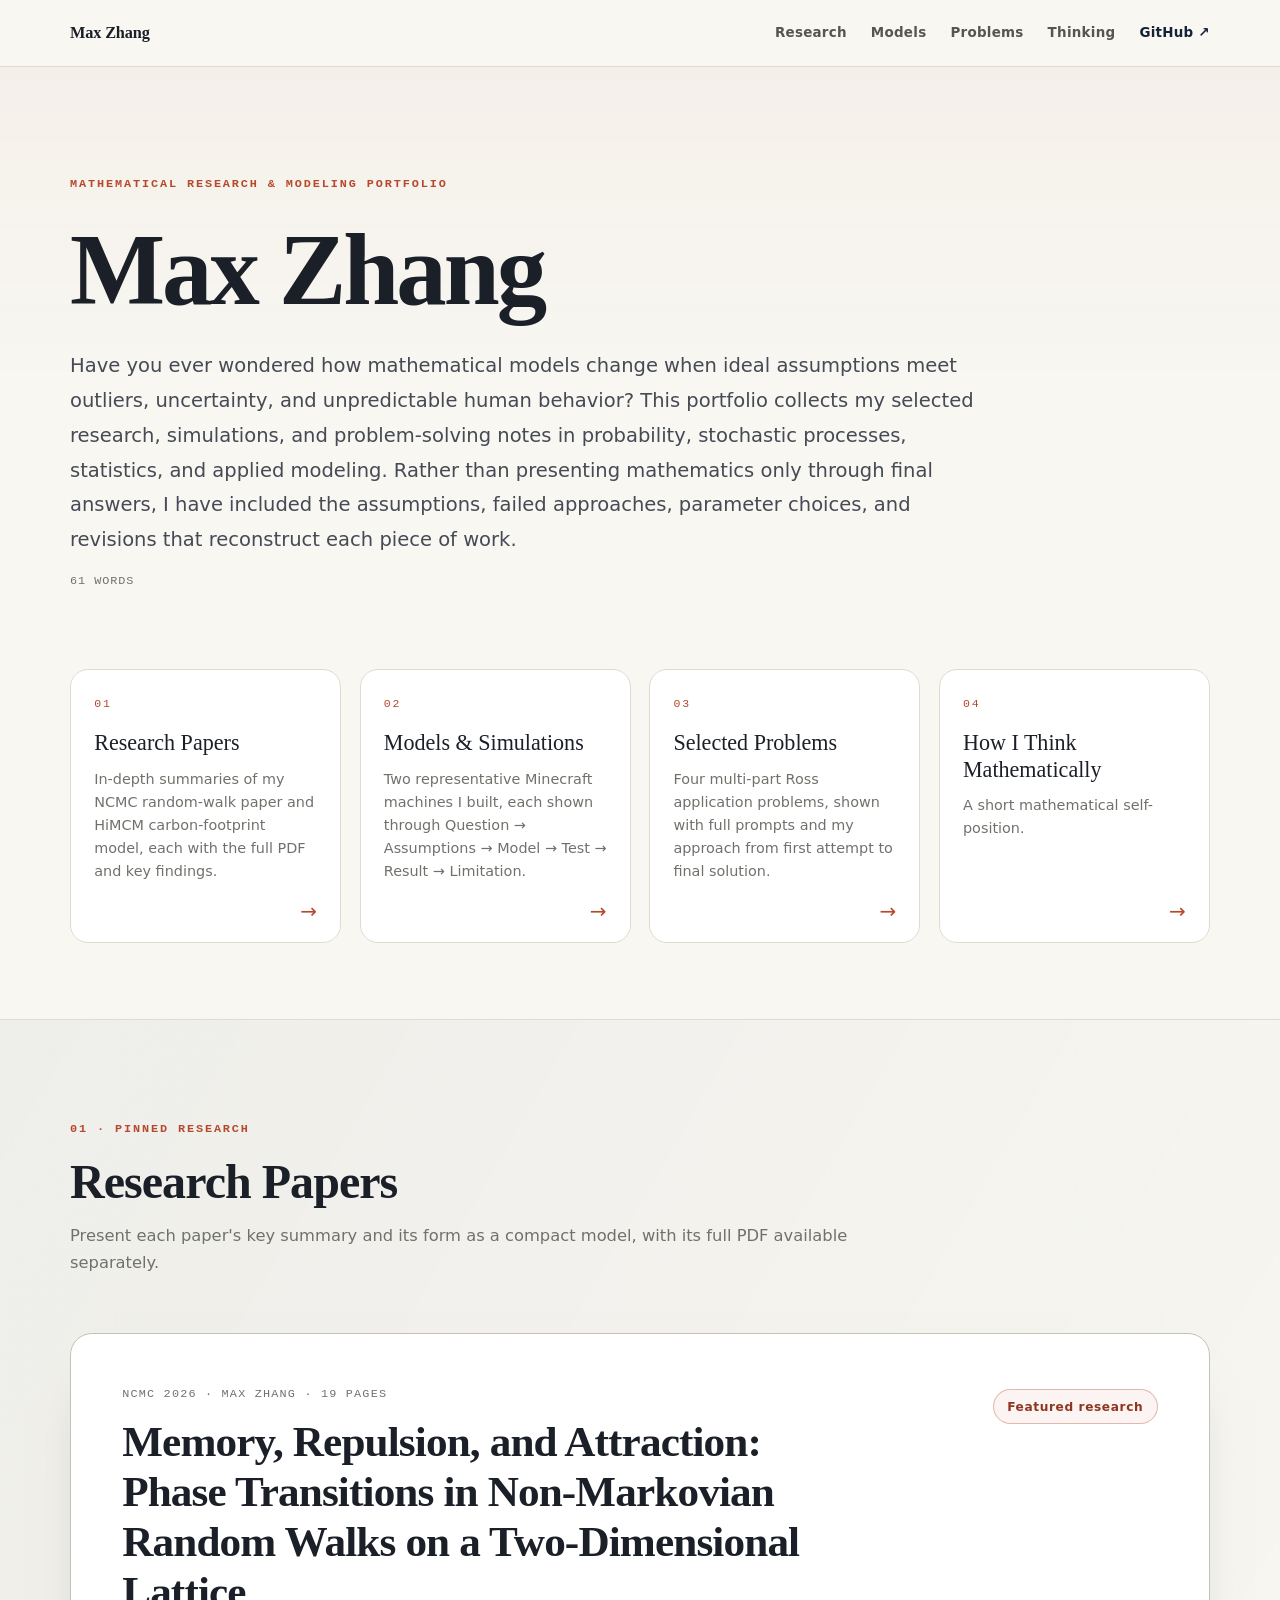
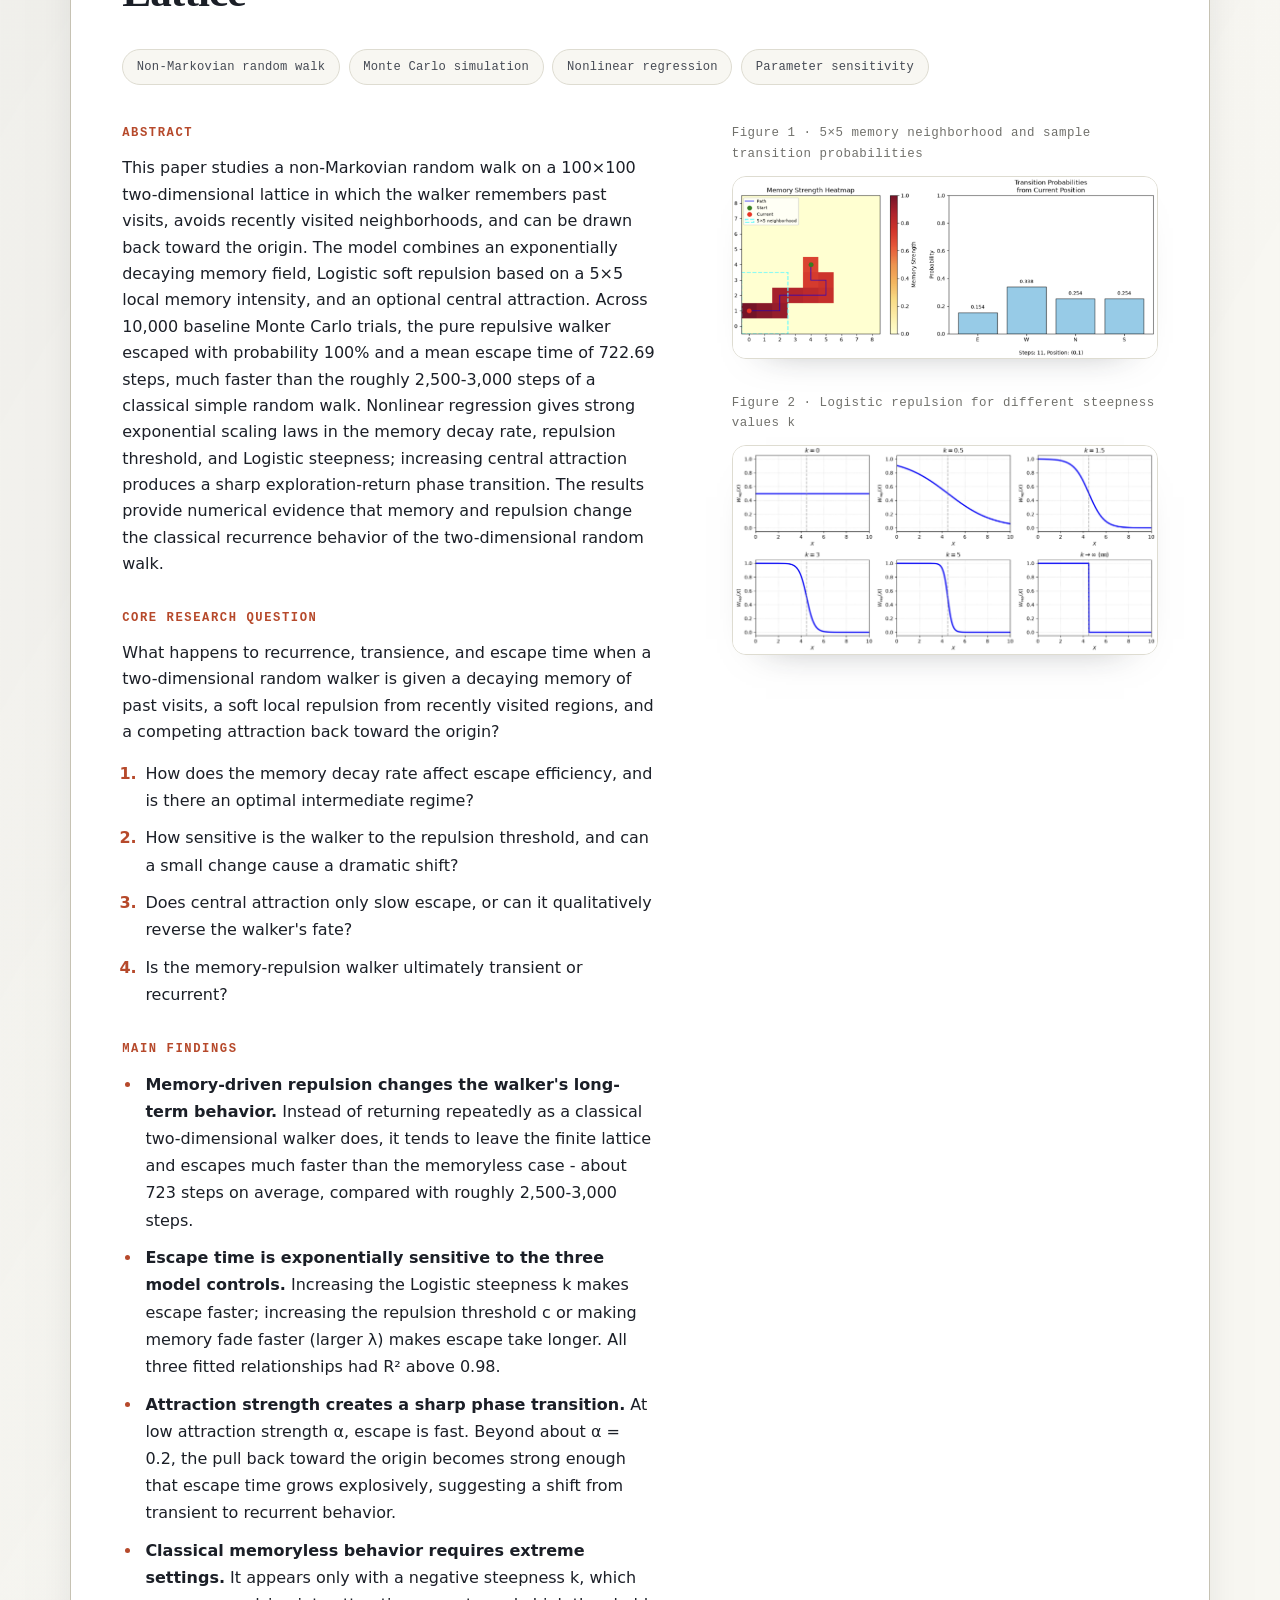
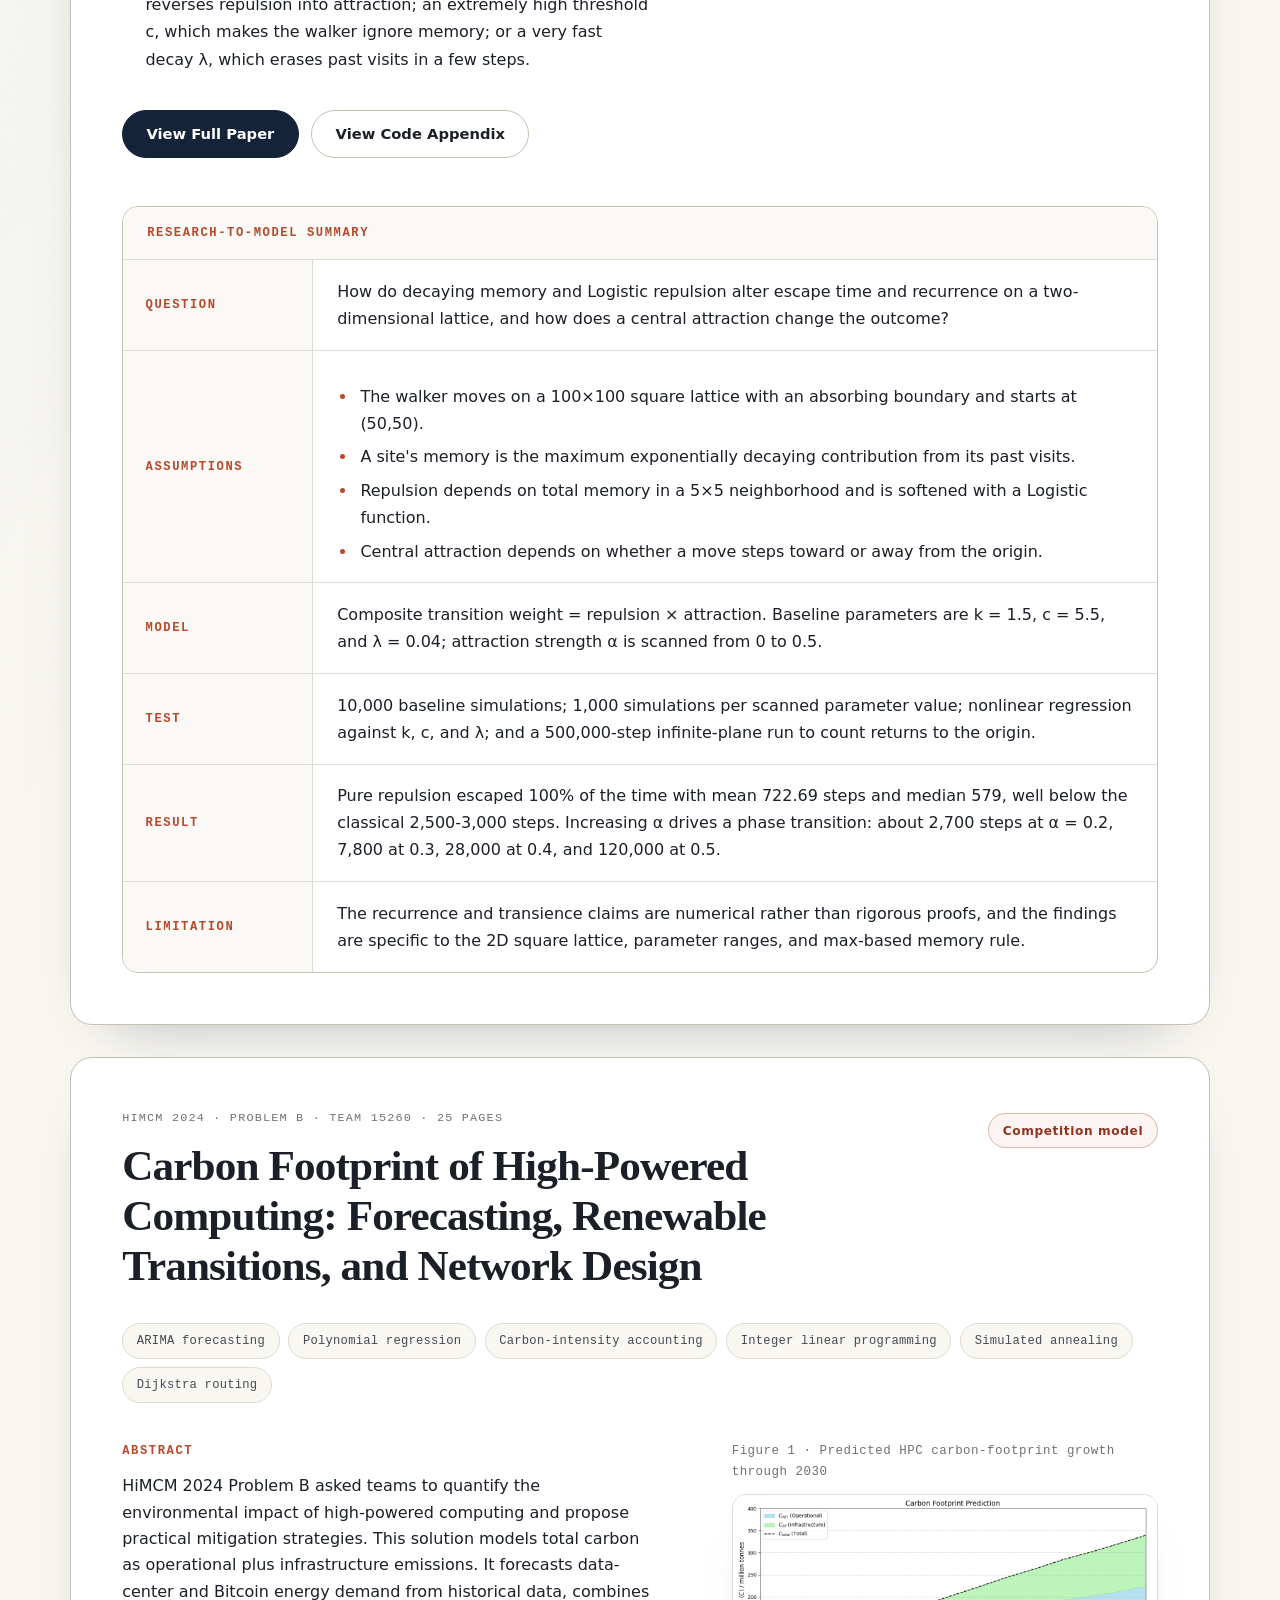
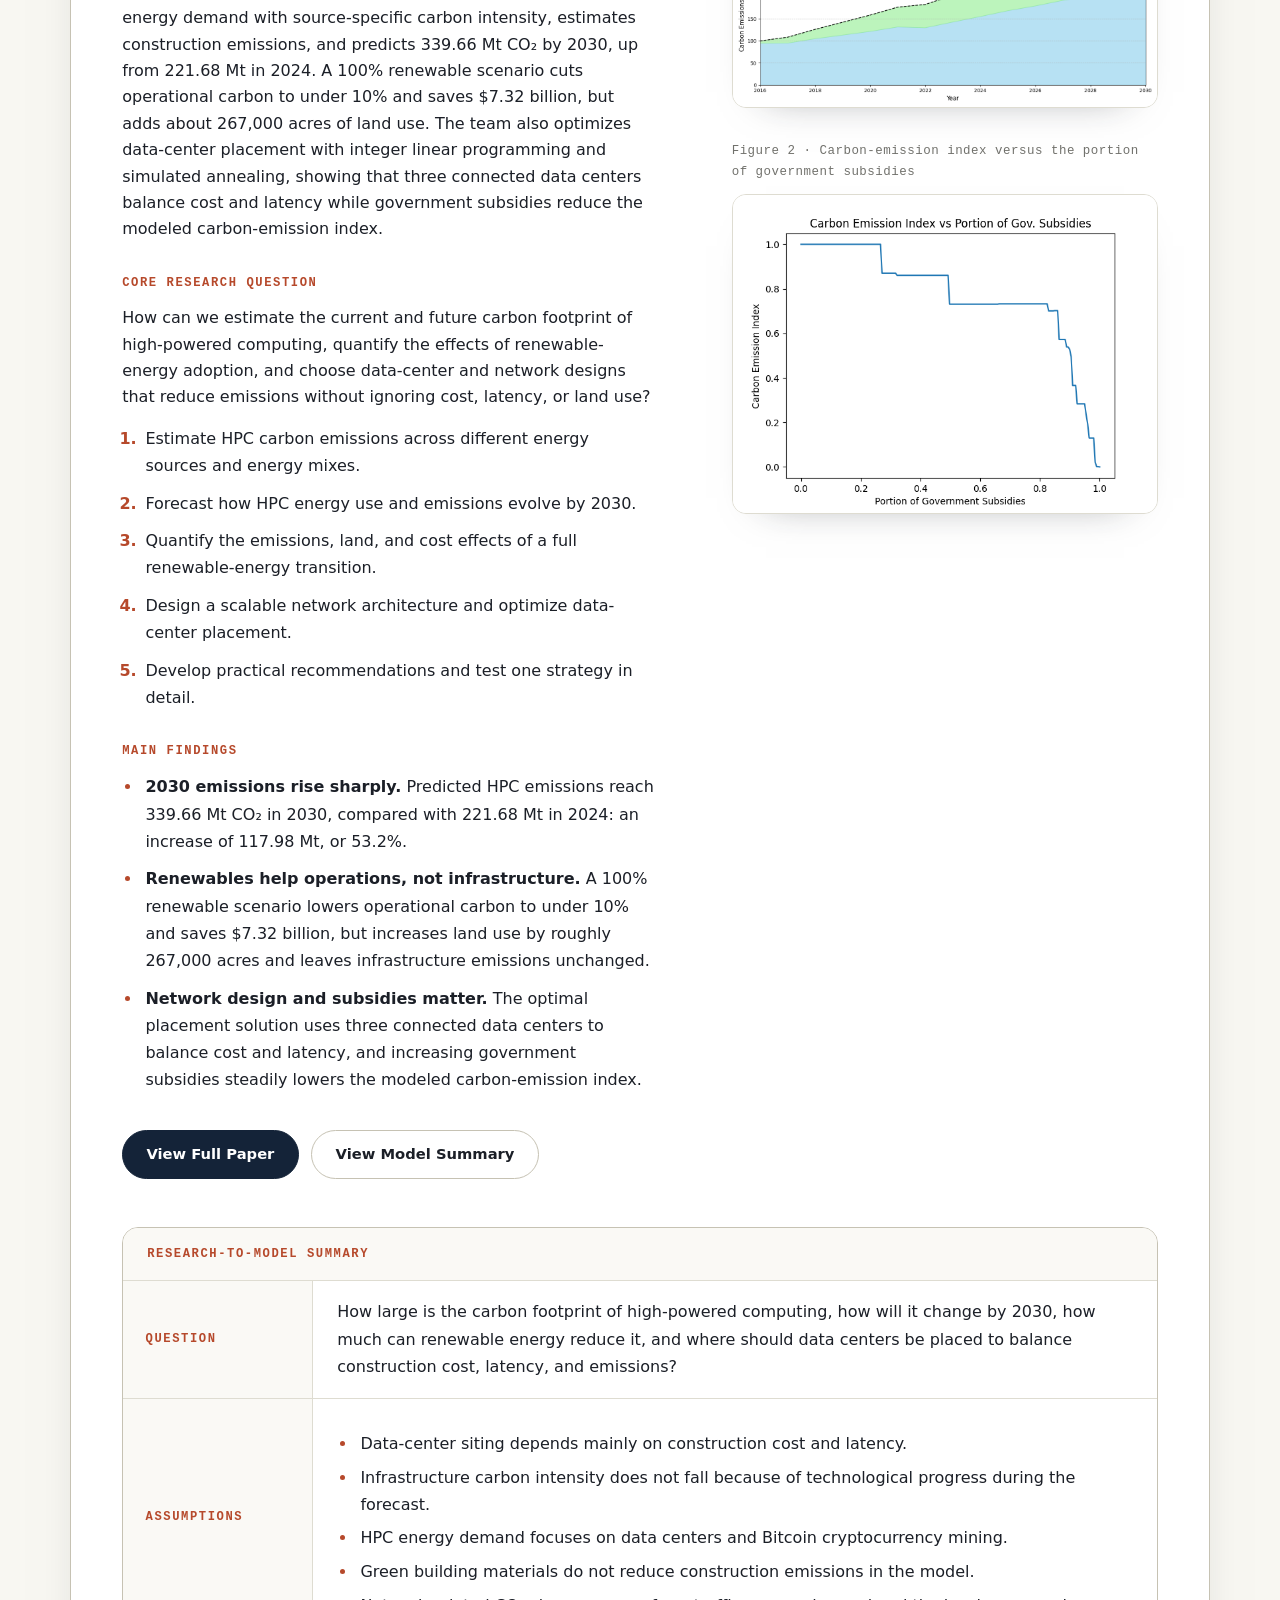
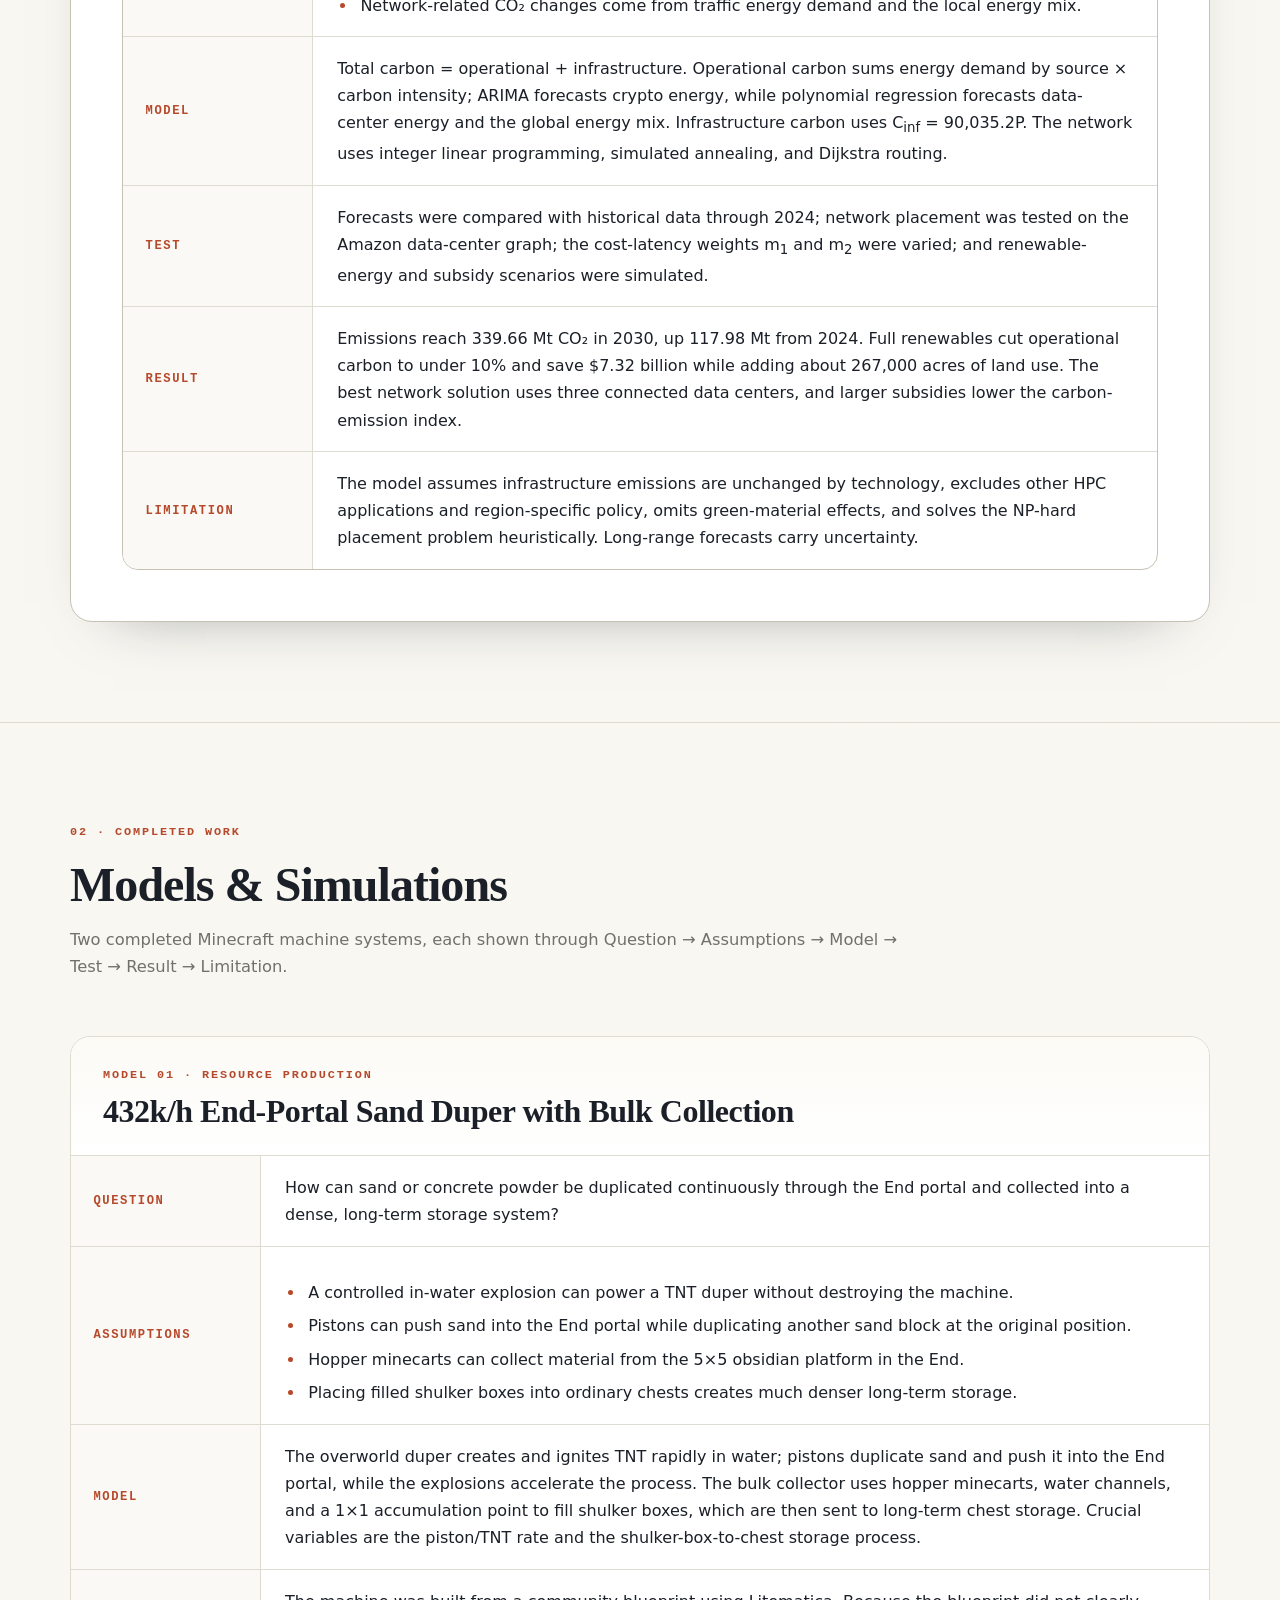
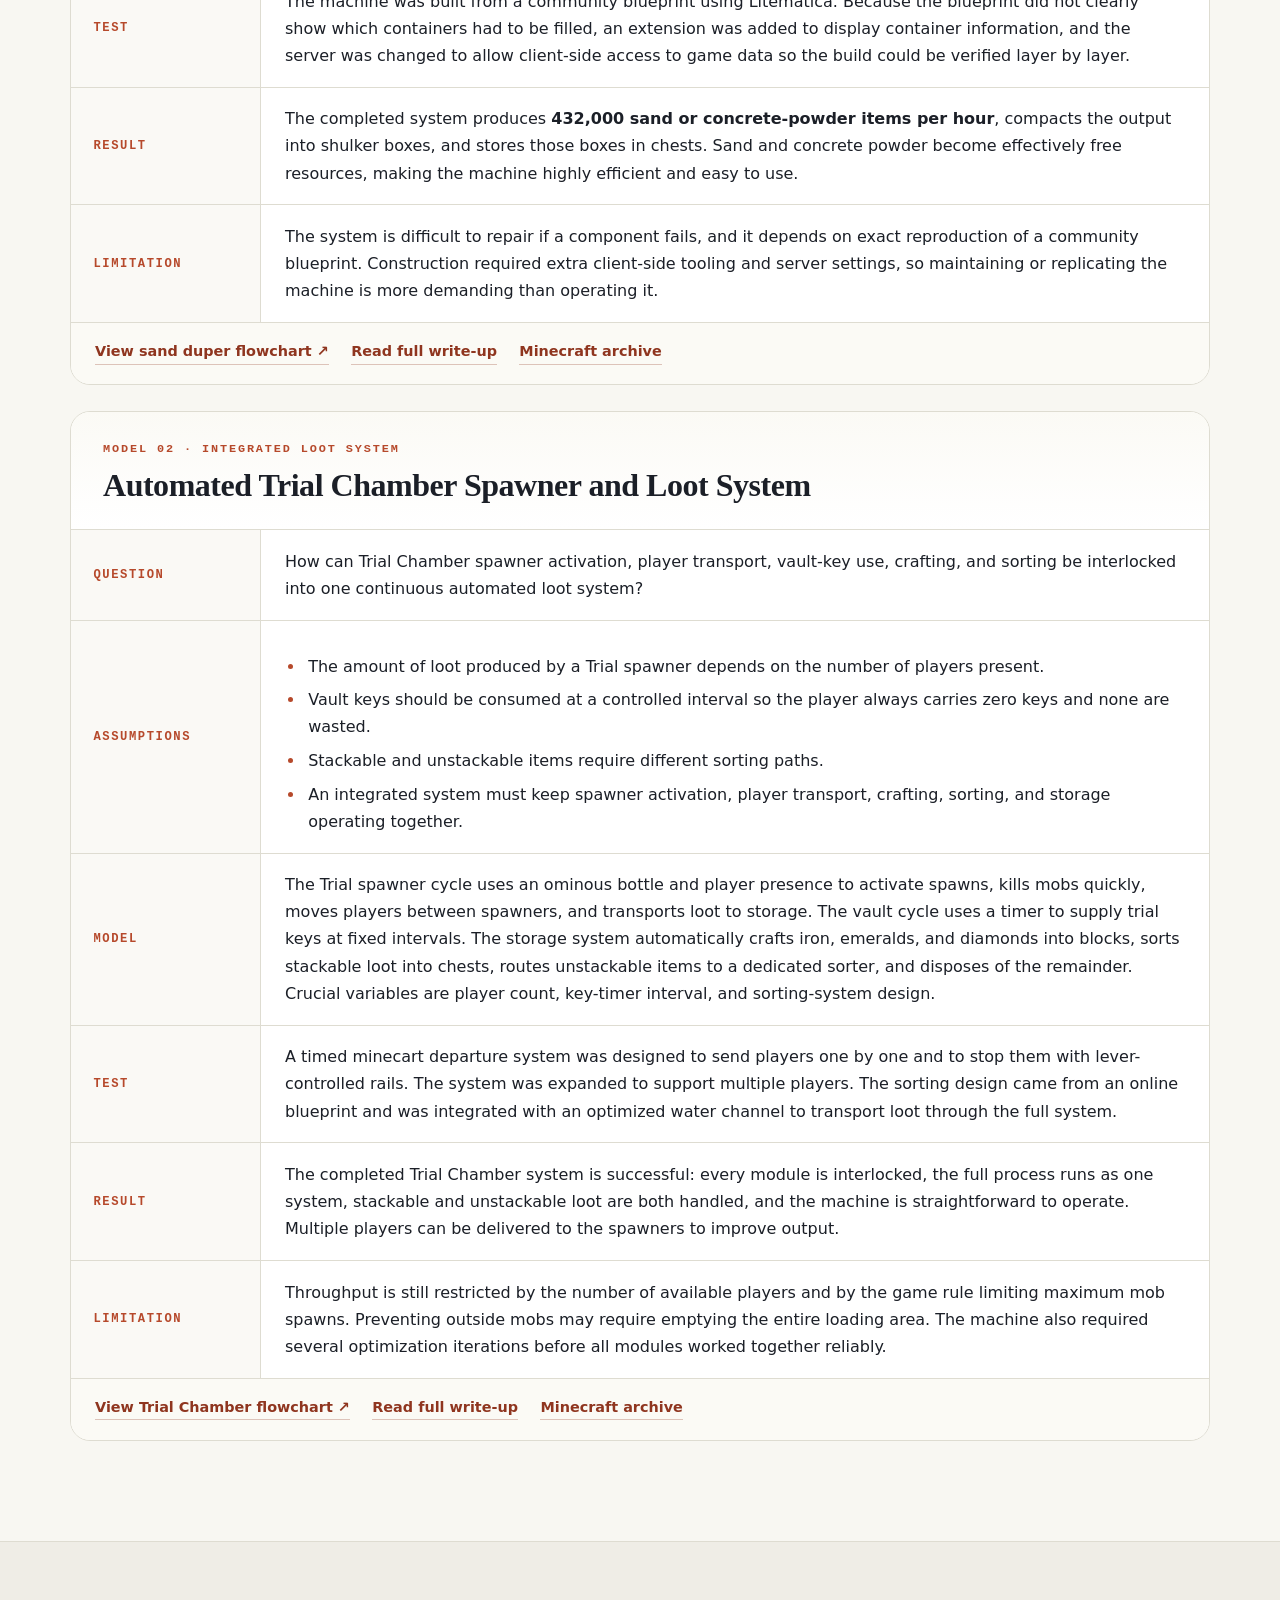
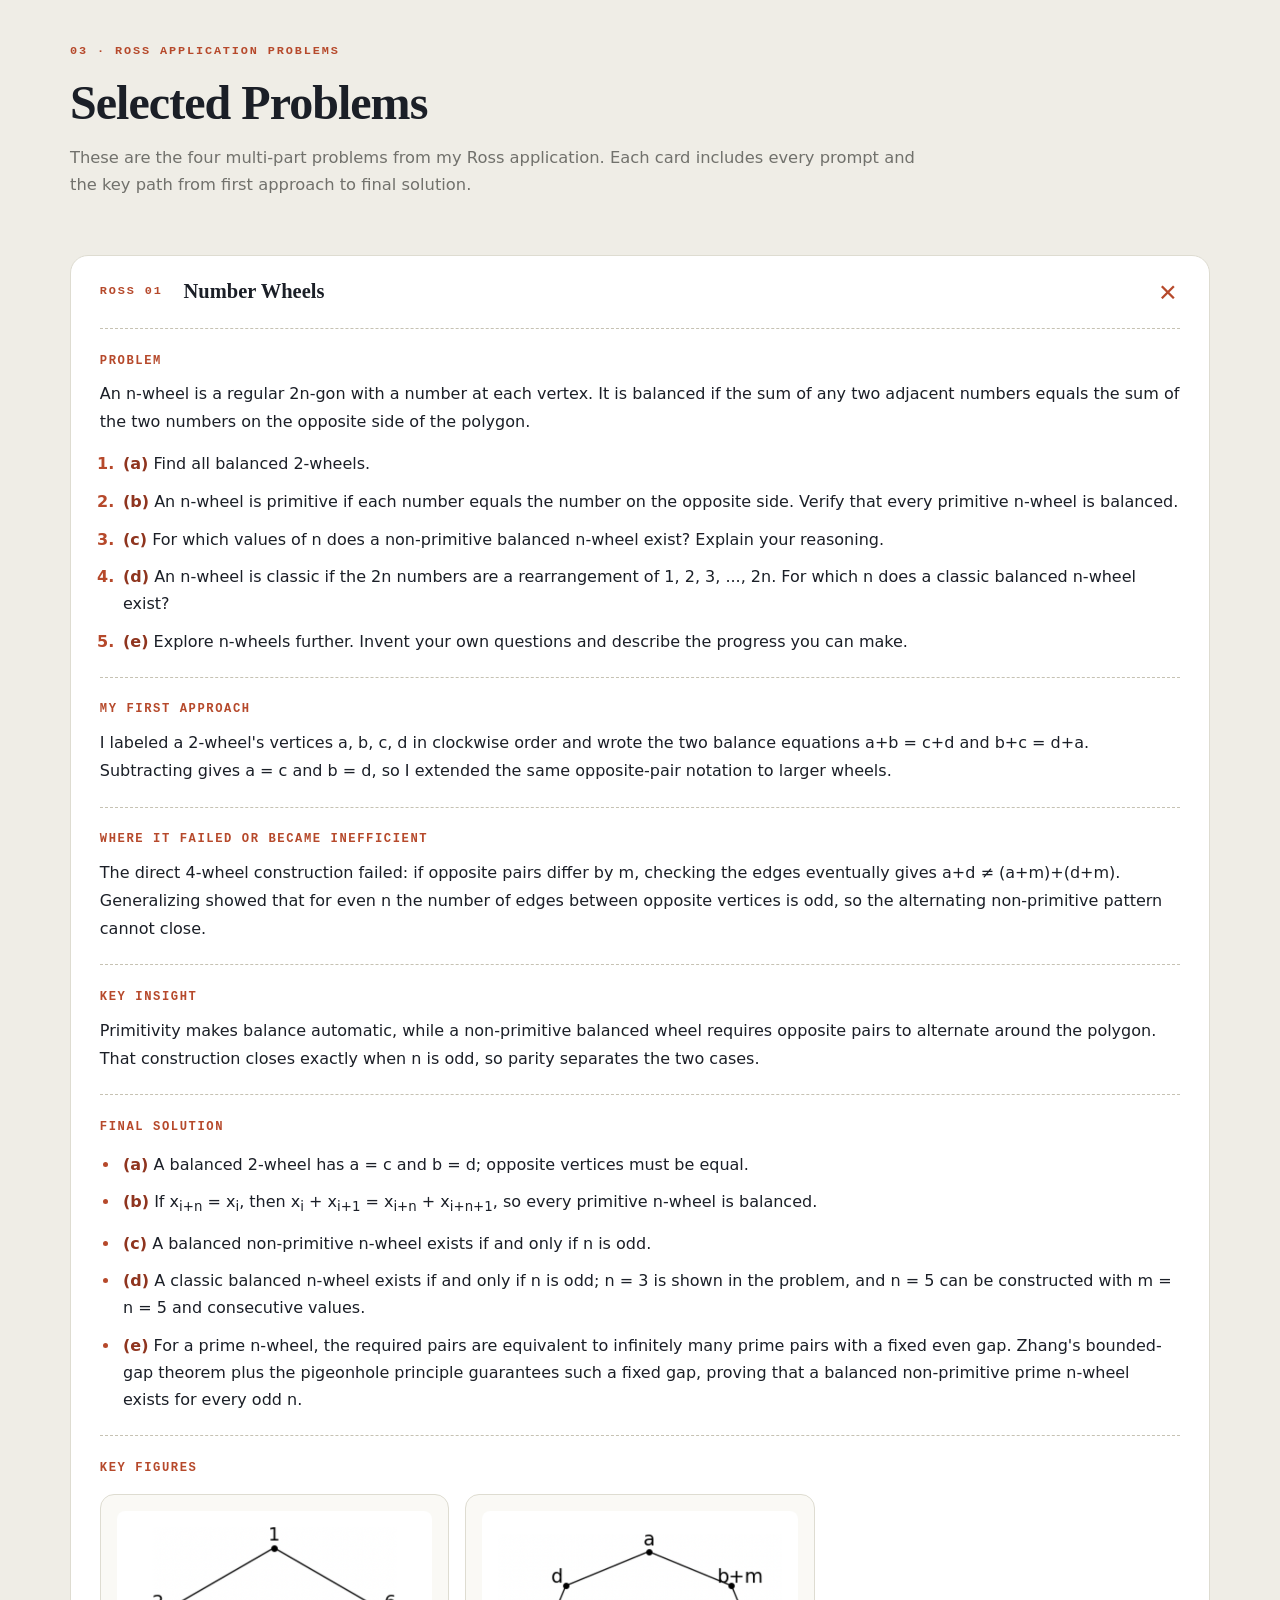
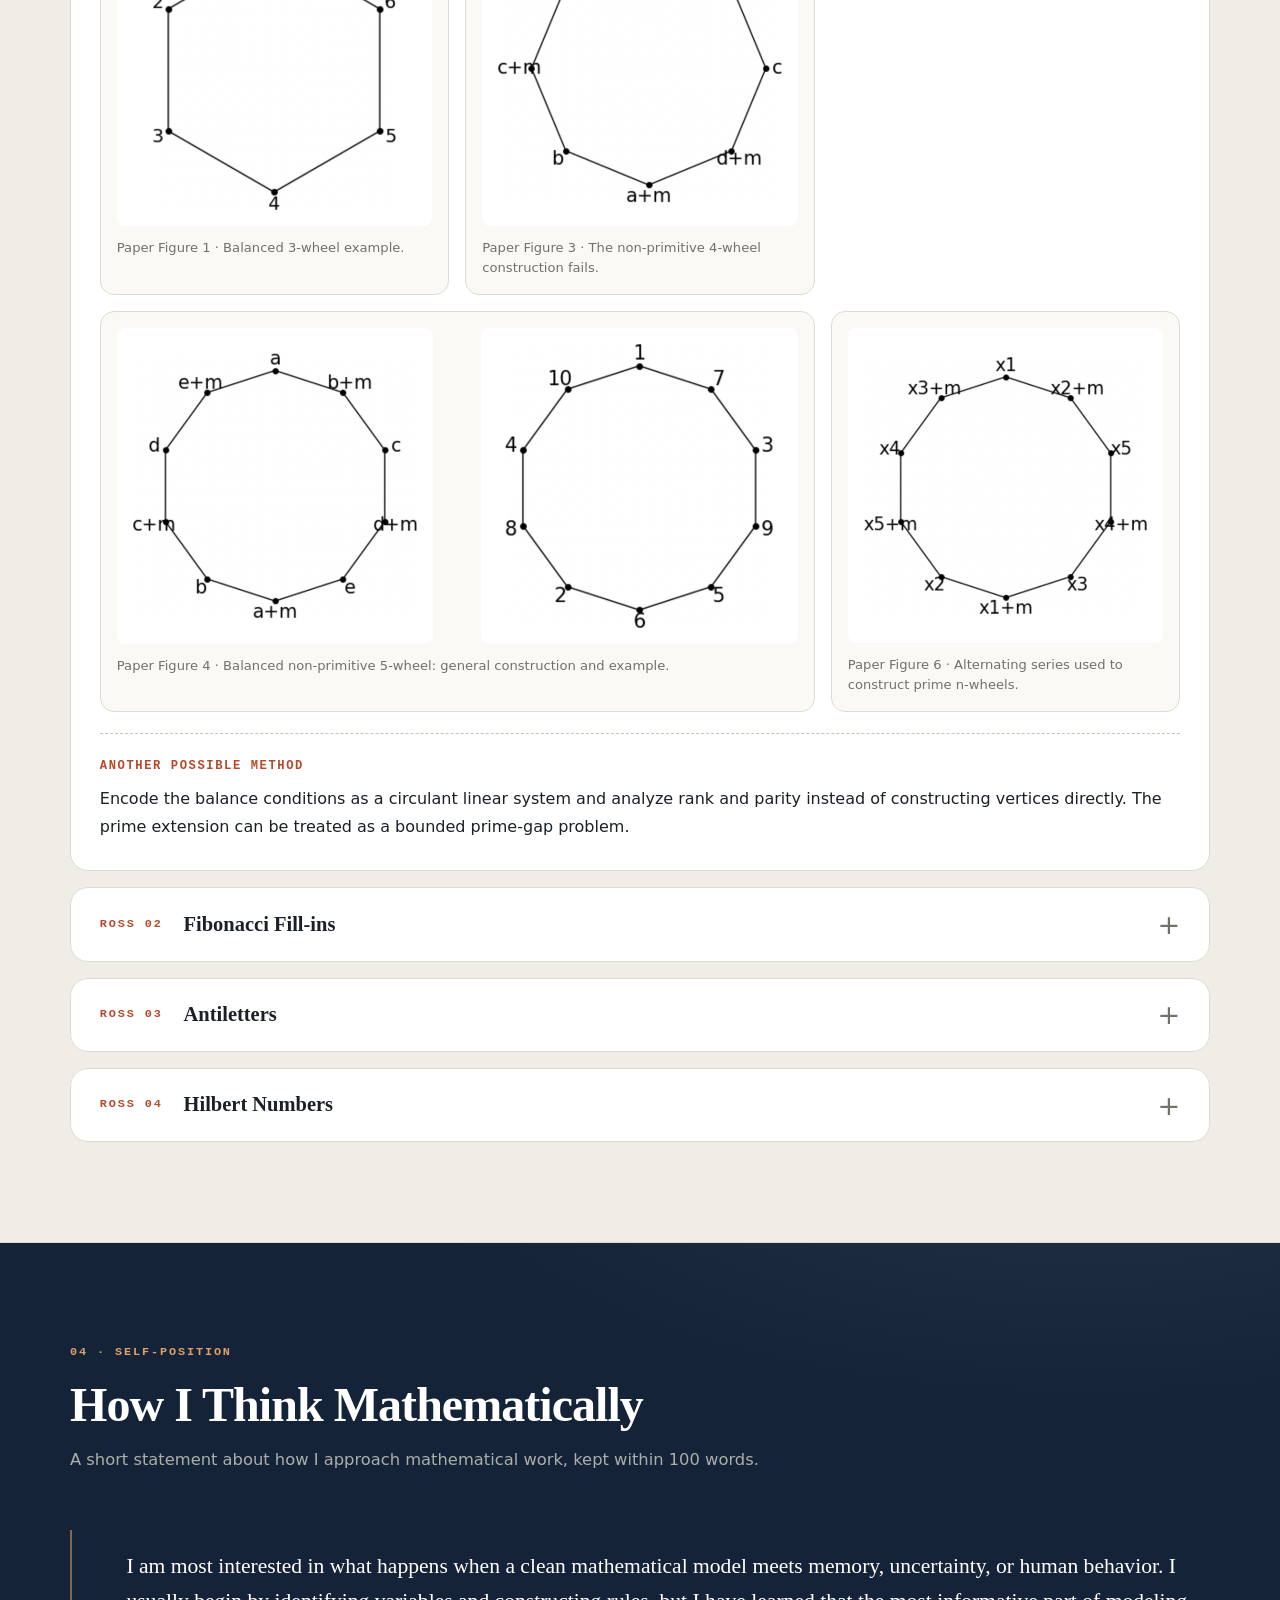
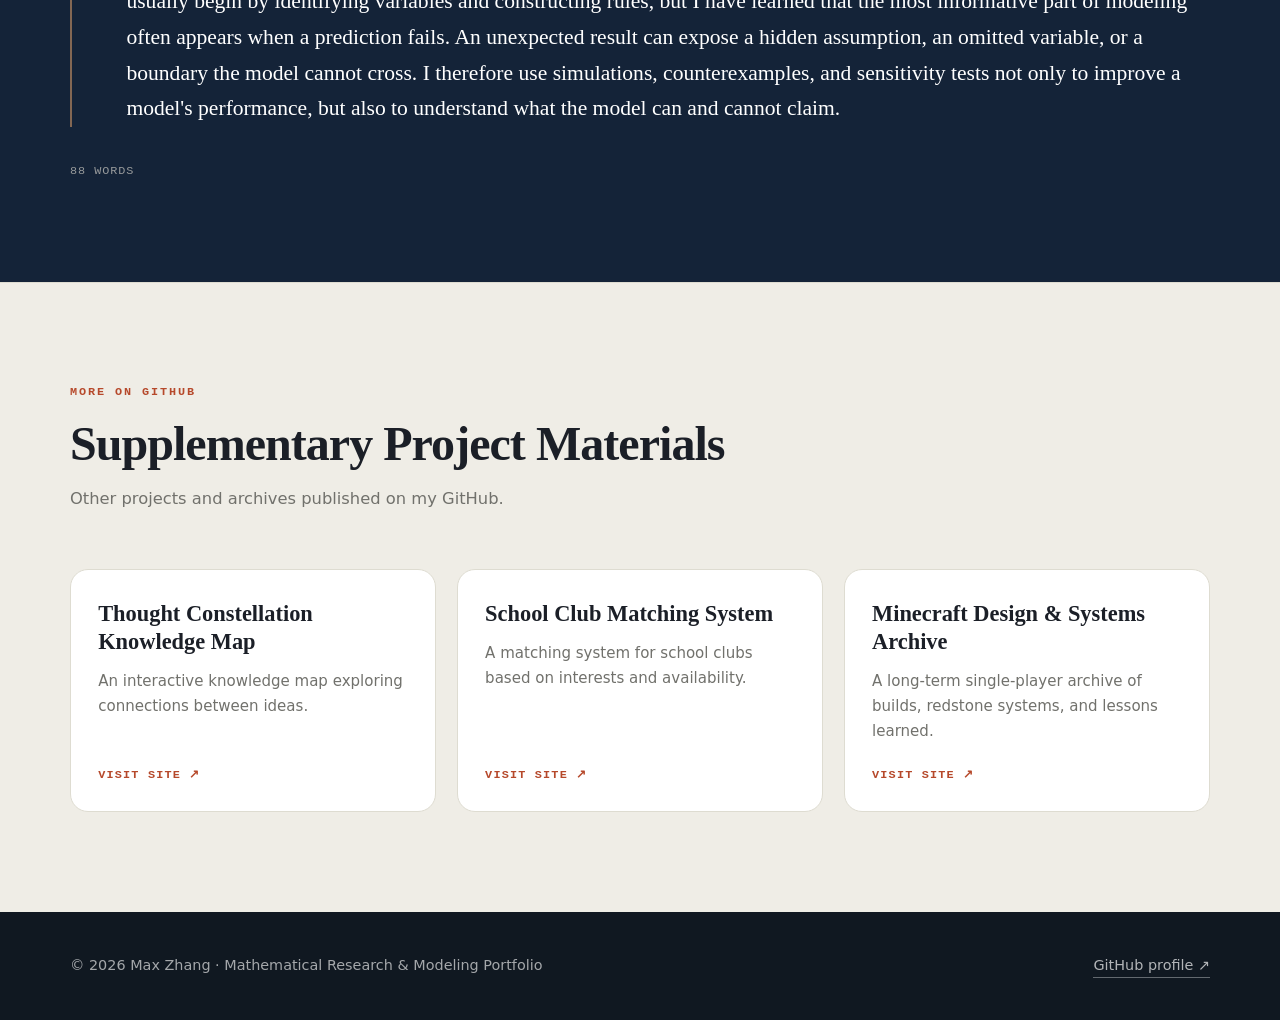
==== commit 0cf054c8: "Normalize Ross wheel figure sizes" ====
--- a/index.html
+++ b/index.html
@@ -388,8 +388,11 @@
                     <img src="assets/figures/ross-wheel-unbalanced-4.png" alt="Unbalanced non-primitive 4-wheel from the attempted generalization." loading="lazy">
                     <figcaption>Paper Figure 3 · The non-primitive 4-wheel construction fails.</figcaption>
                   </figure>
-                  <figure class="problem-figure">
-                    <img src="assets/figures/ross-wheel-nonprimitive-5.png" alt="General and example diagrams of a balanced non-primitive 5-wheel." loading="lazy">
+                  <figure class="problem-figure problem-figure--wide">
+                    <div class="problem-figure-panels">
+                      <img src="assets/figures/ross-wheel-nonprimitive-5a.png" alt="General construction of a balanced non-primitive 5-wheel." loading="lazy">
+                      <img src="assets/figures/ross-wheel-nonprimitive-5b.png" alt="Example of a balanced non-primitive 5-wheel." loading="lazy">
+                    </div>
                     <figcaption>Paper Figure 4 · Balanced non-primitive 5-wheel: general construction and example.</figcaption>
                   </figure>
                   <figure class="problem-figure">
--- a/assets/css/styles.css
+++ b/assets/css/styles.css
@@ -757,9 +757,13 @@
 
 .problem-figure-grid {
   display: grid;
-  grid-template-columns: repeat(2, minmax(0, 1fr));
+  grid-template-columns: repeat(3, minmax(0, 1fr));
   gap: 1rem;
   margin-top: 1rem;
+}
+
+.problem-figure--wide {
+  grid-column: span 2;
 }
 
 .problem-figure {
@@ -775,6 +779,12 @@
   height: auto;
   border-radius: 8px;
   background: #ffffff;
+}
+
+.problem-figure-panels {
+  display: grid;
+  grid-template-columns: repeat(2, minmax(0, 1fr));
+  gap: 3rem;
 }
 
 .problem-figure figcaption {
@@ -920,6 +930,10 @@
   .figure-empty {
     min-height: 200px;
   }
+
+  .problem-figure-grid {
+    grid-template-columns: repeat(2, minmax(0, 1fr));
+  }
 }
 
 @media (max-width: 760px) {
@@ -1001,6 +1015,14 @@
   }
 
   .problem-figure-grid {
+    grid-template-columns: 1fr;
+  }
+
+  .problem-figure--wide {
+    grid-column: auto;
+  }
+
+  .problem-figure-panels {
     grid-template-columns: 1fr;
   }
 
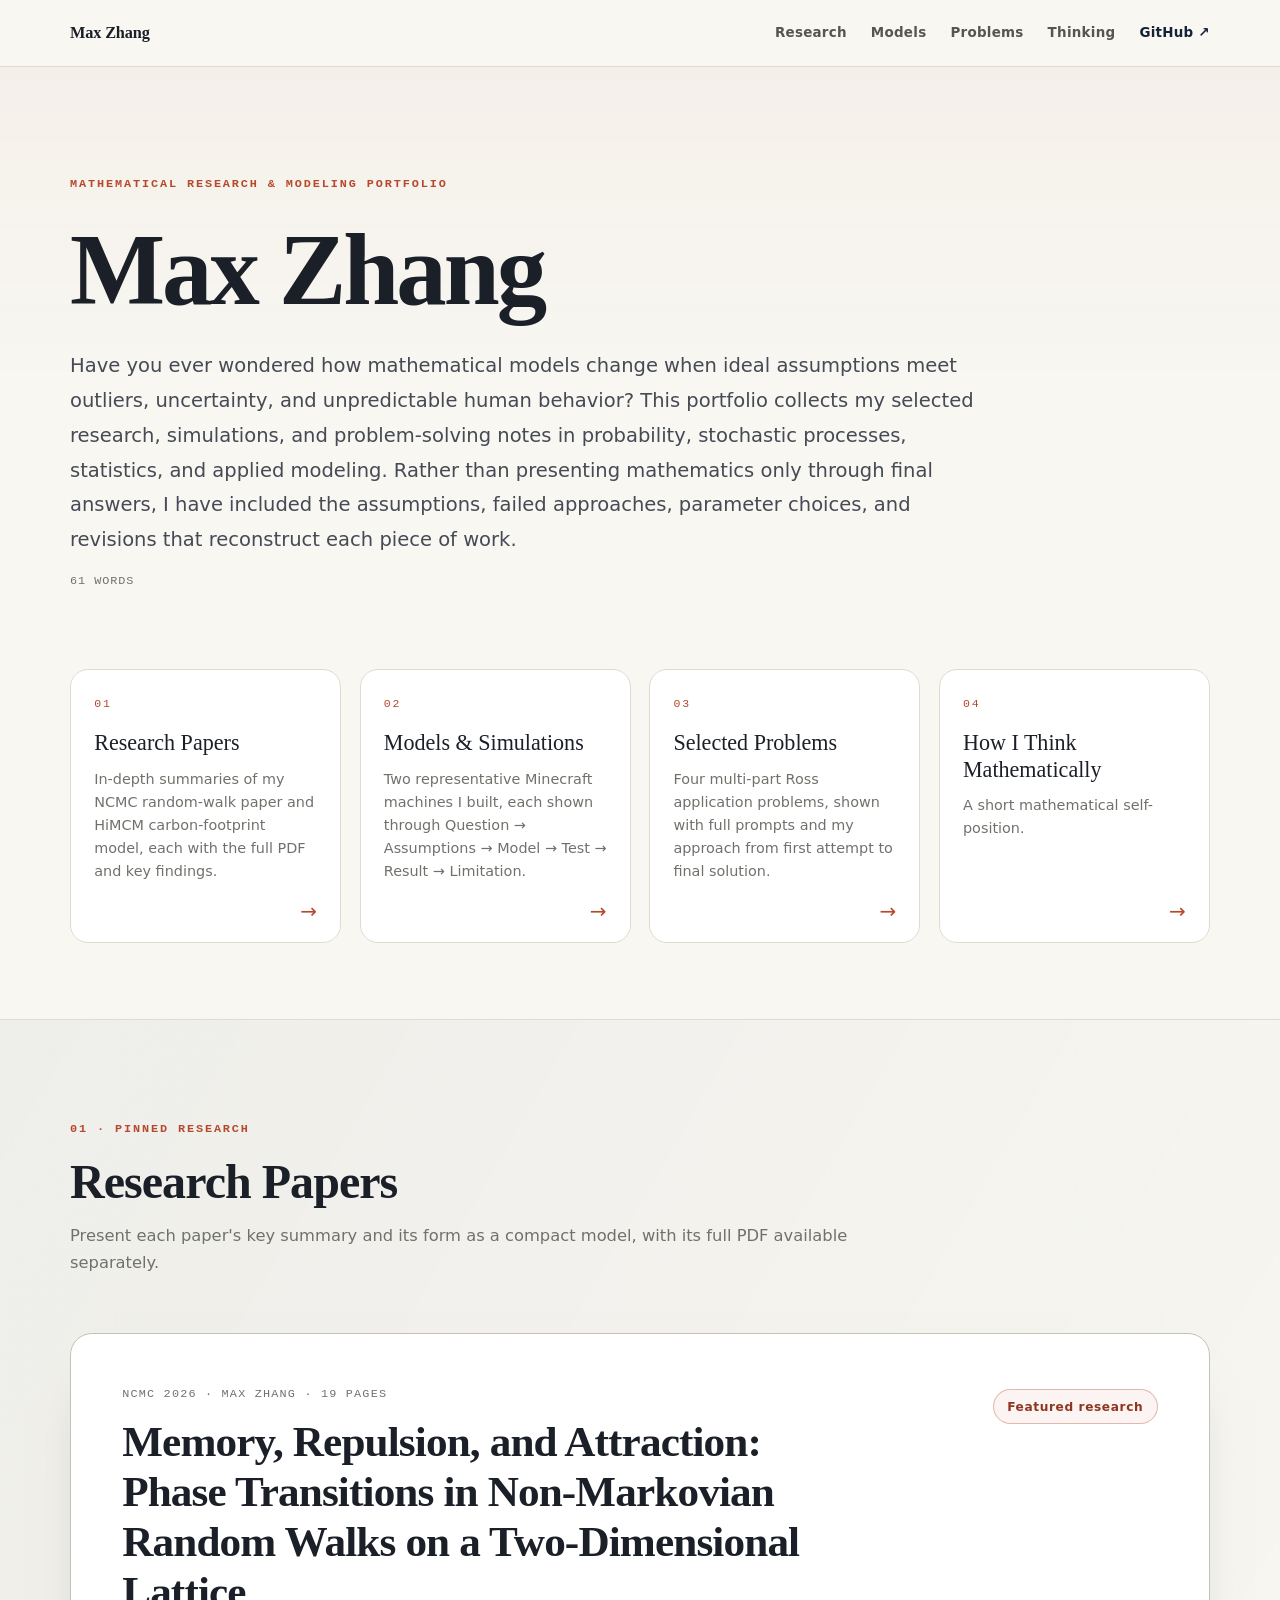
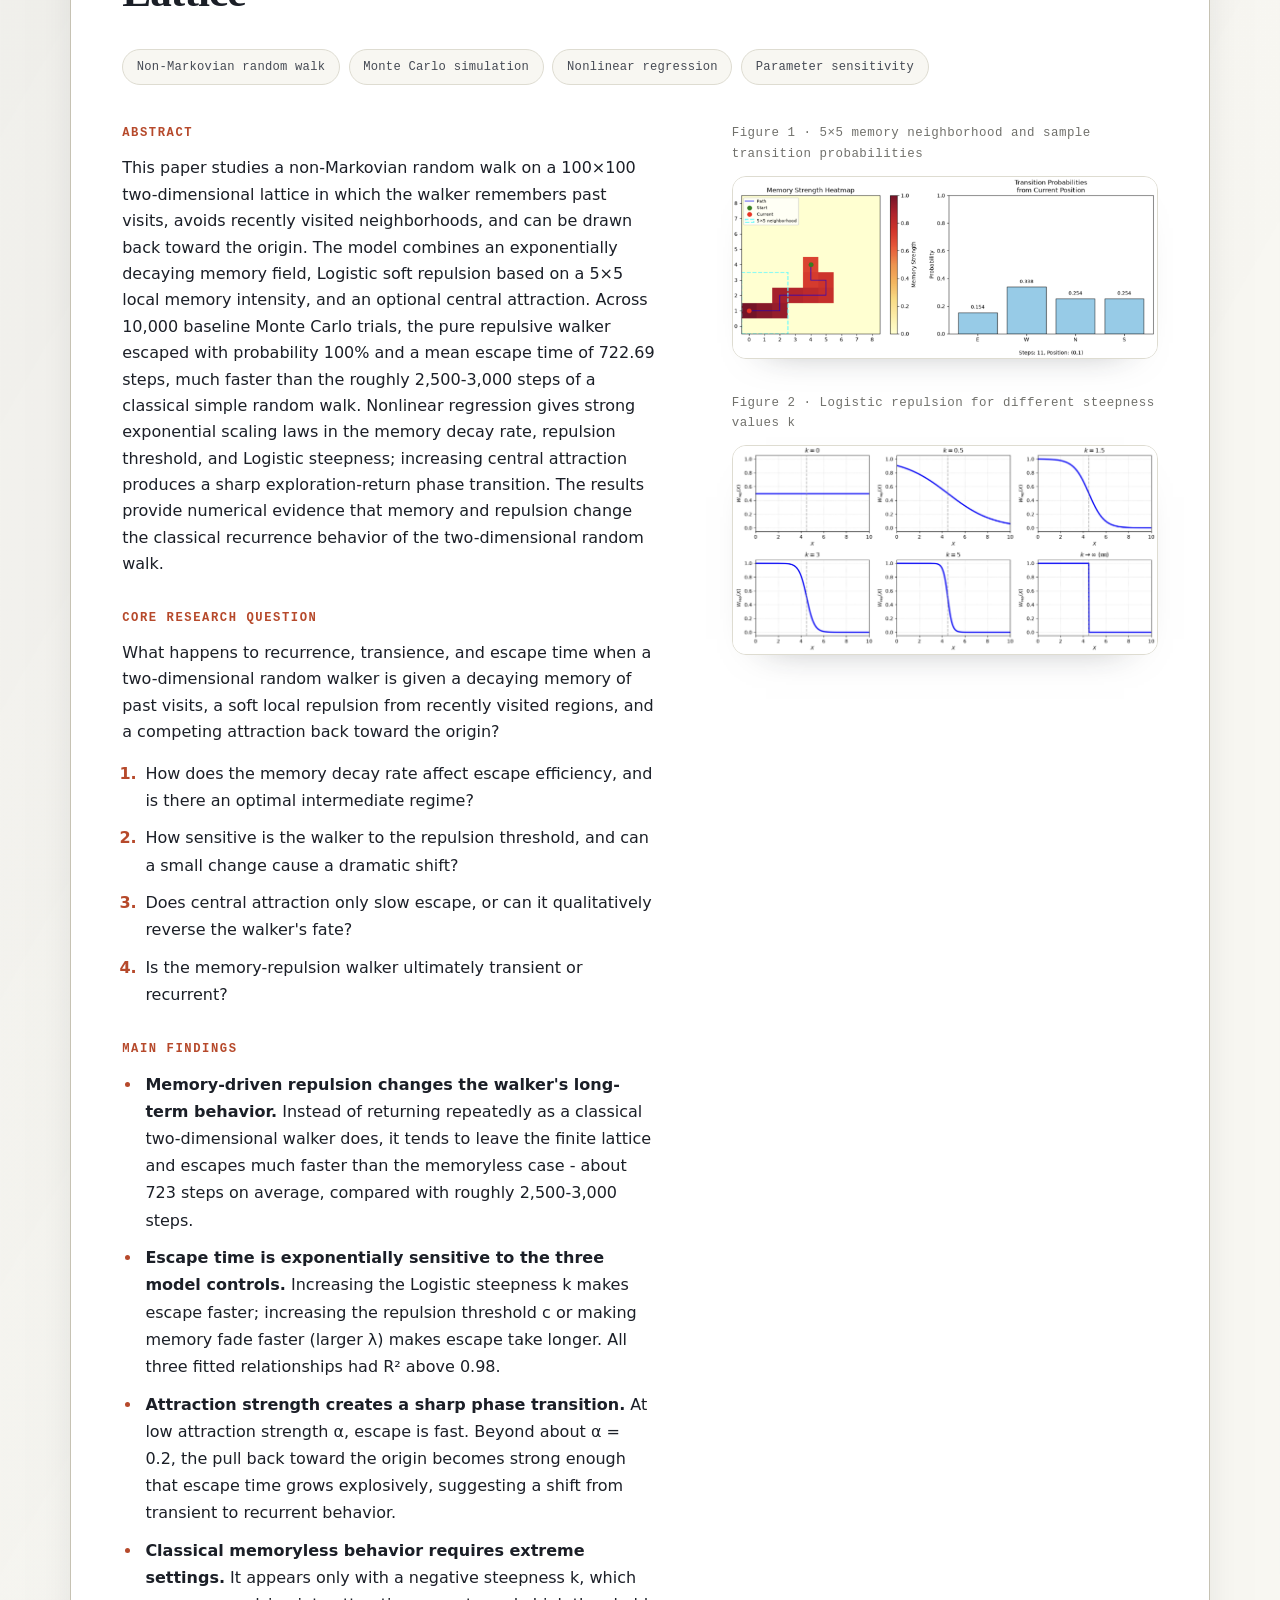
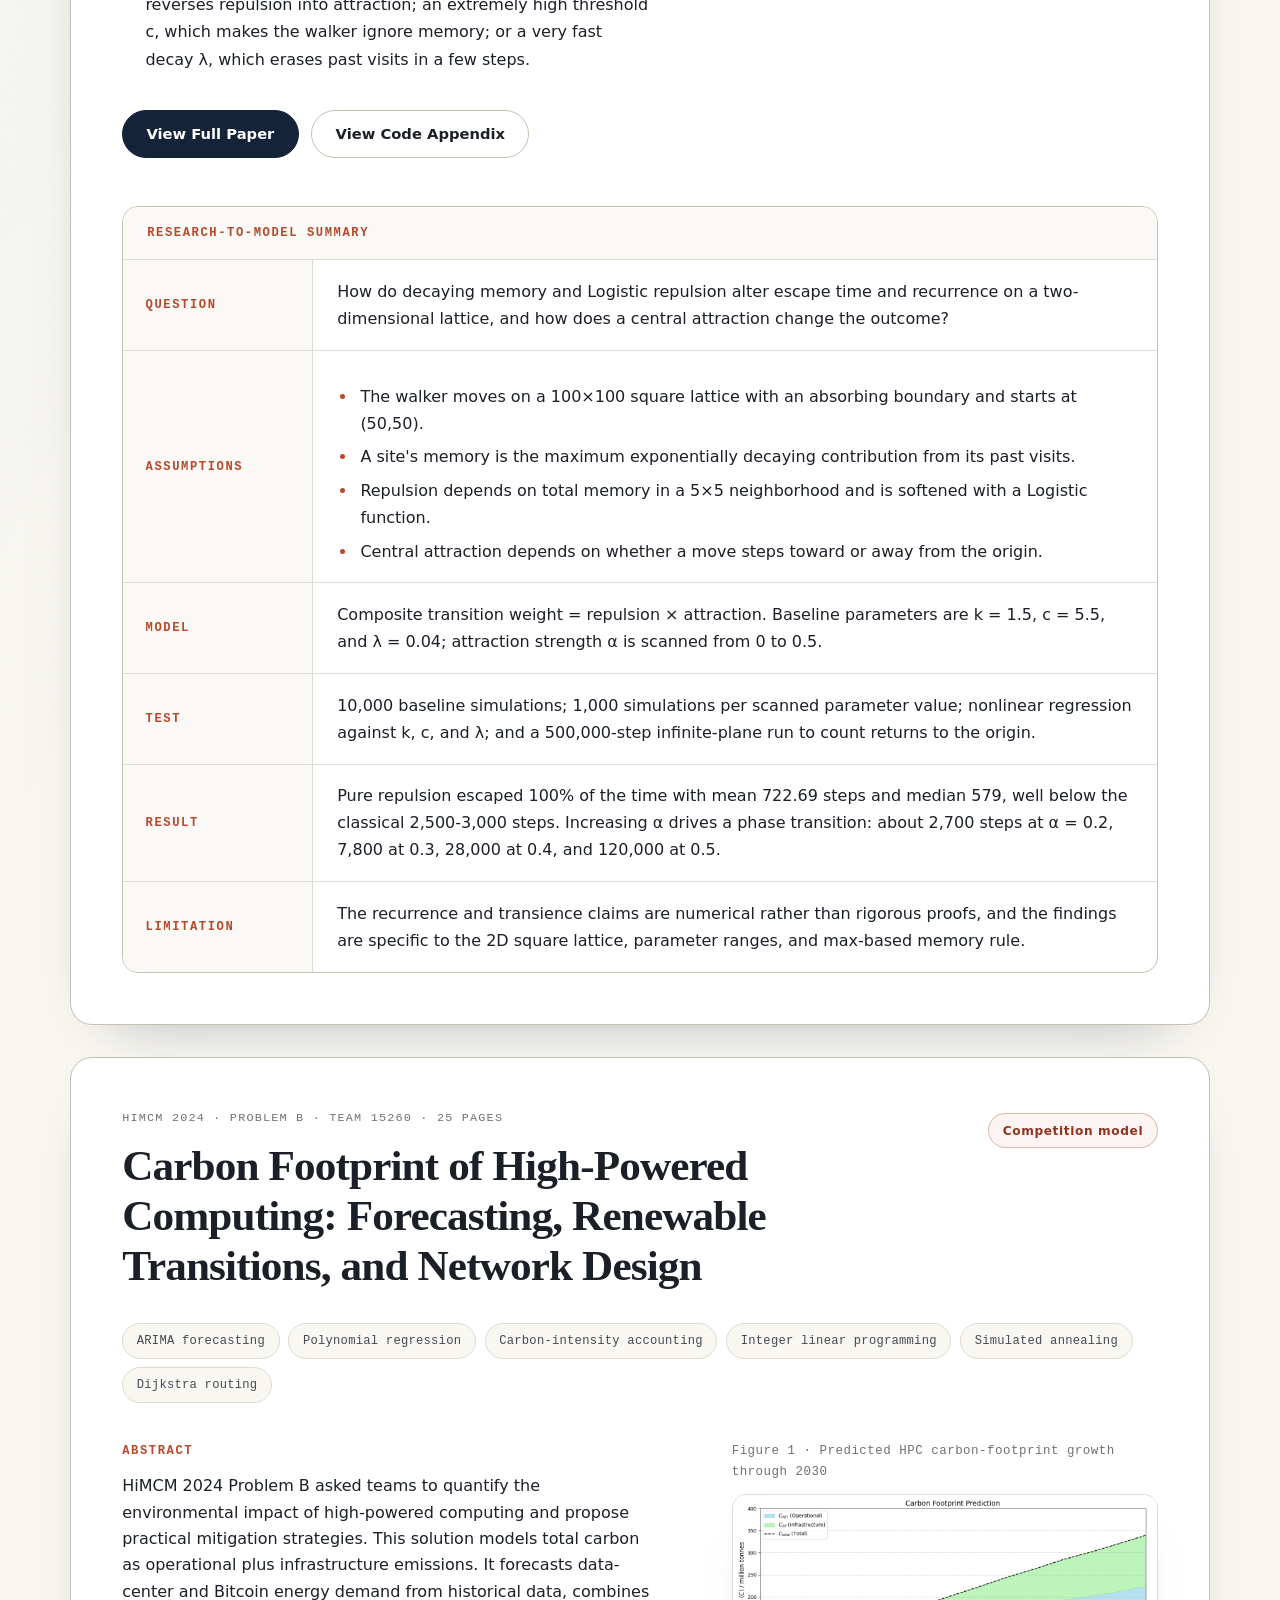
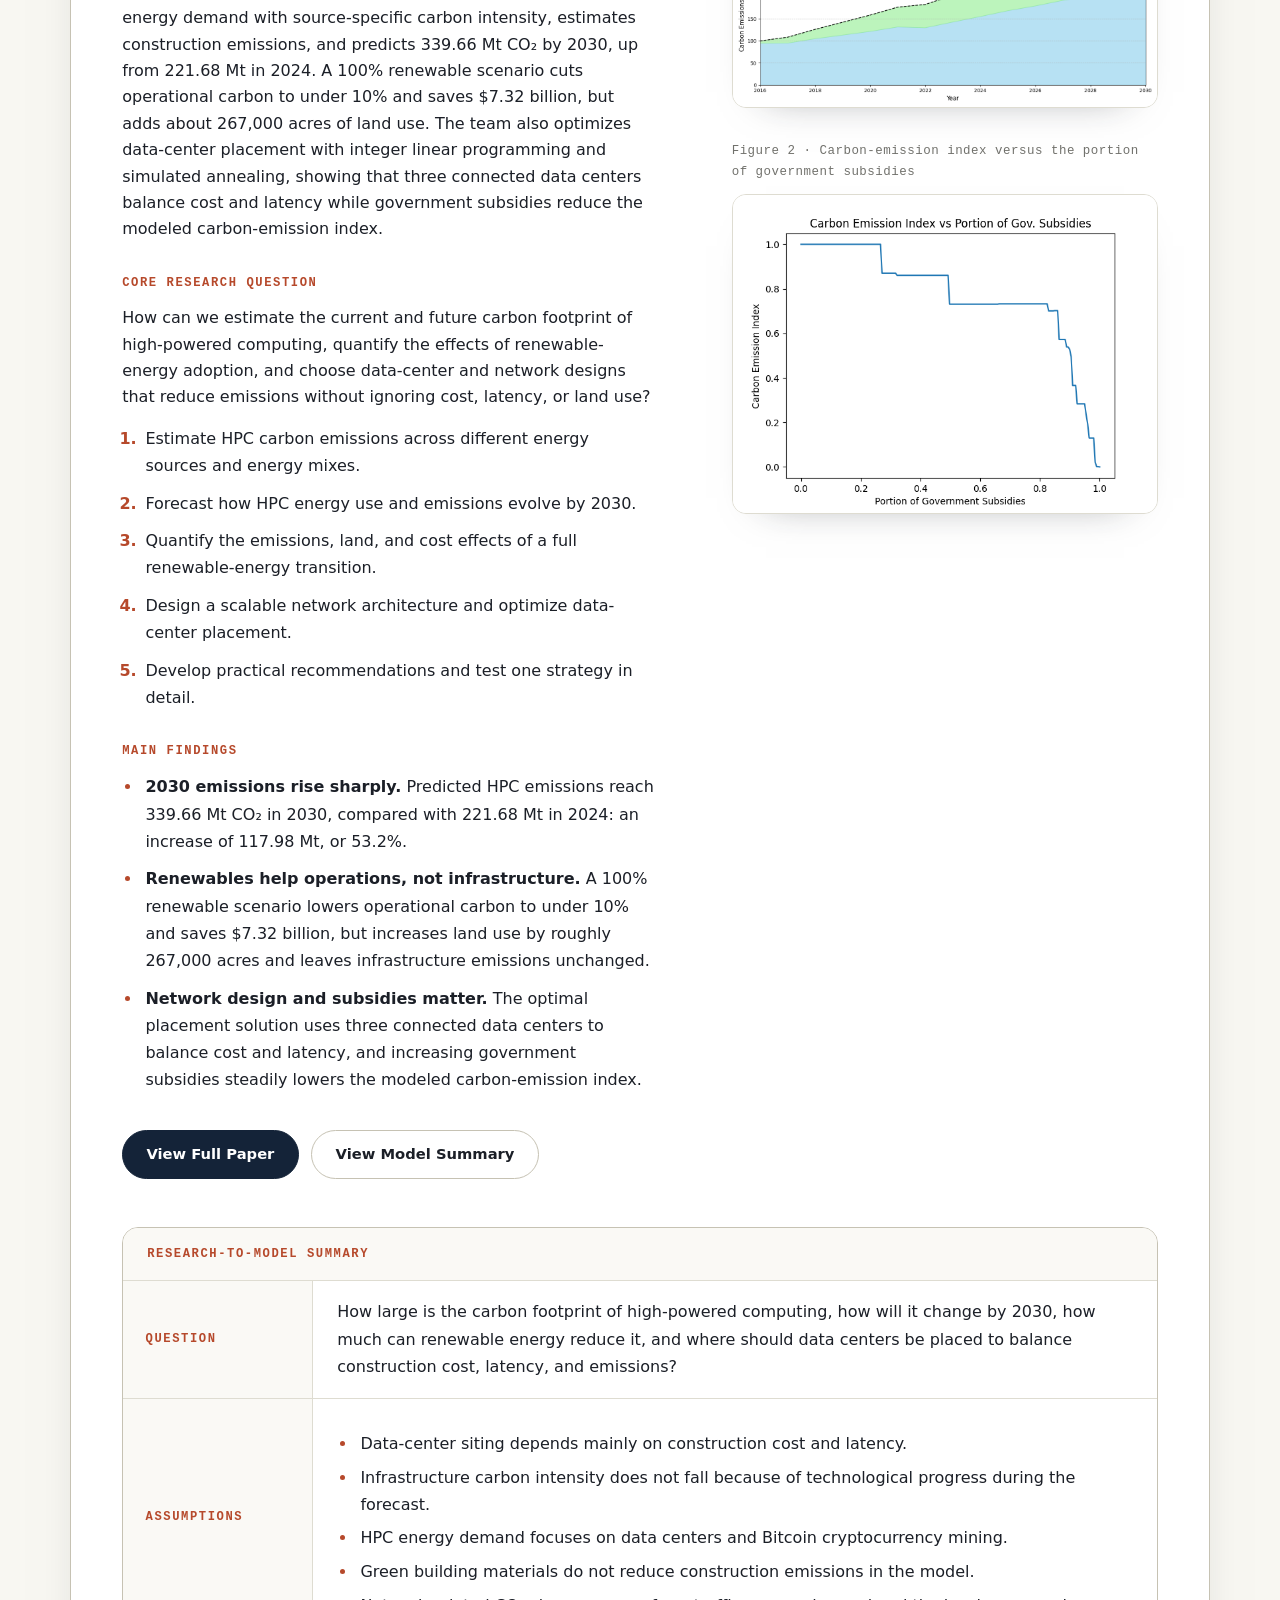
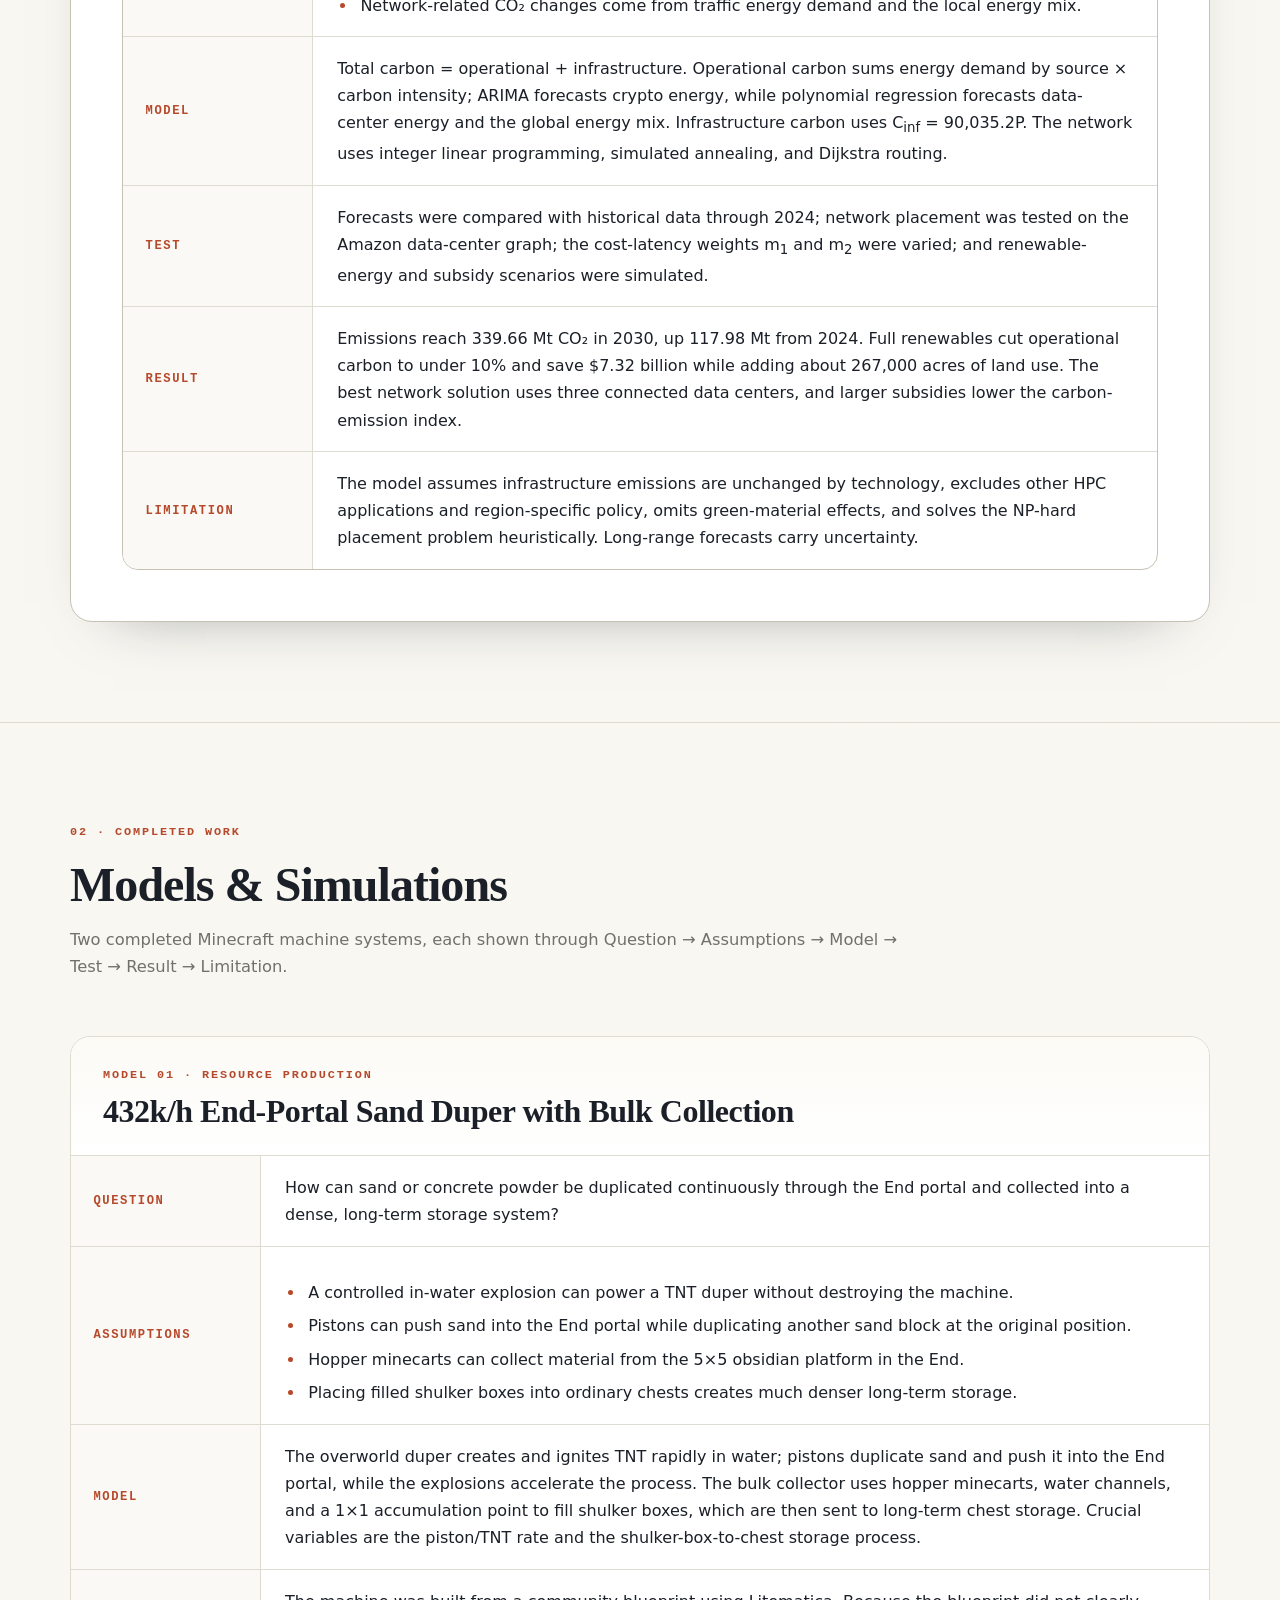
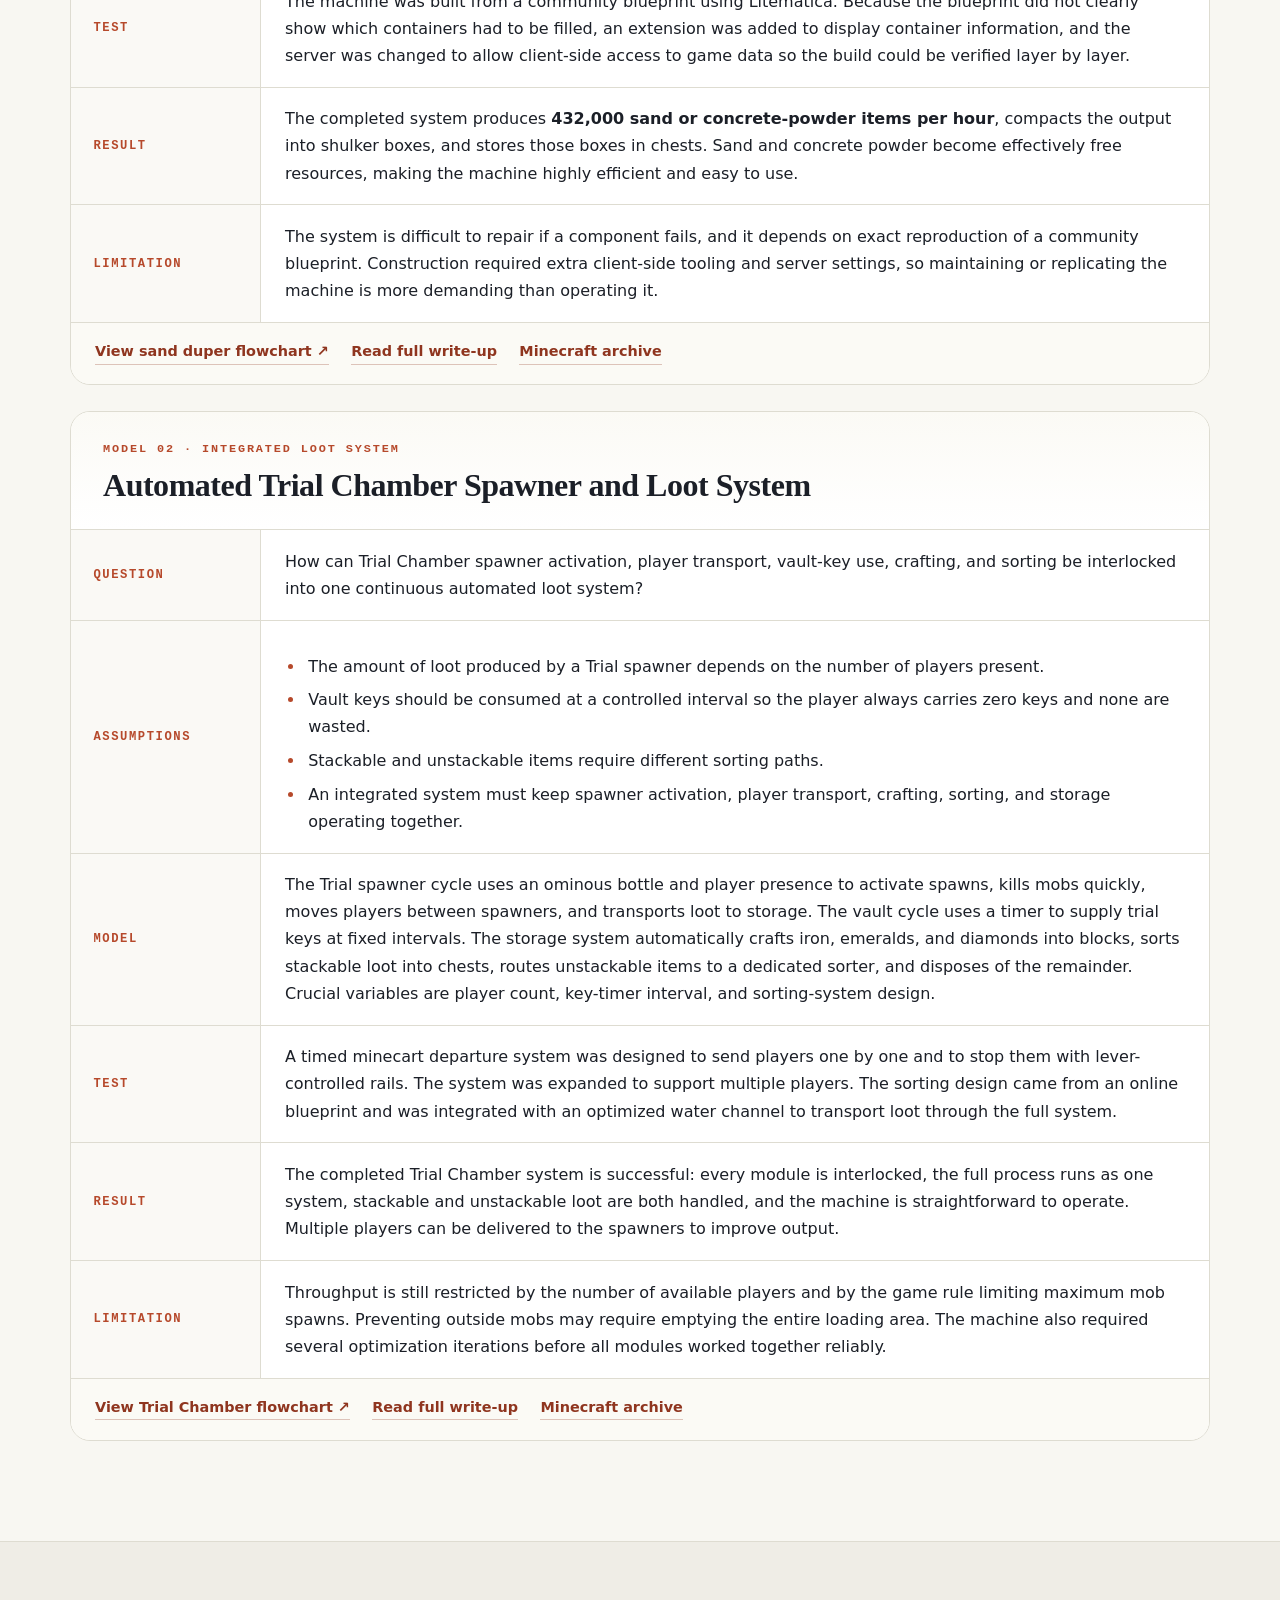
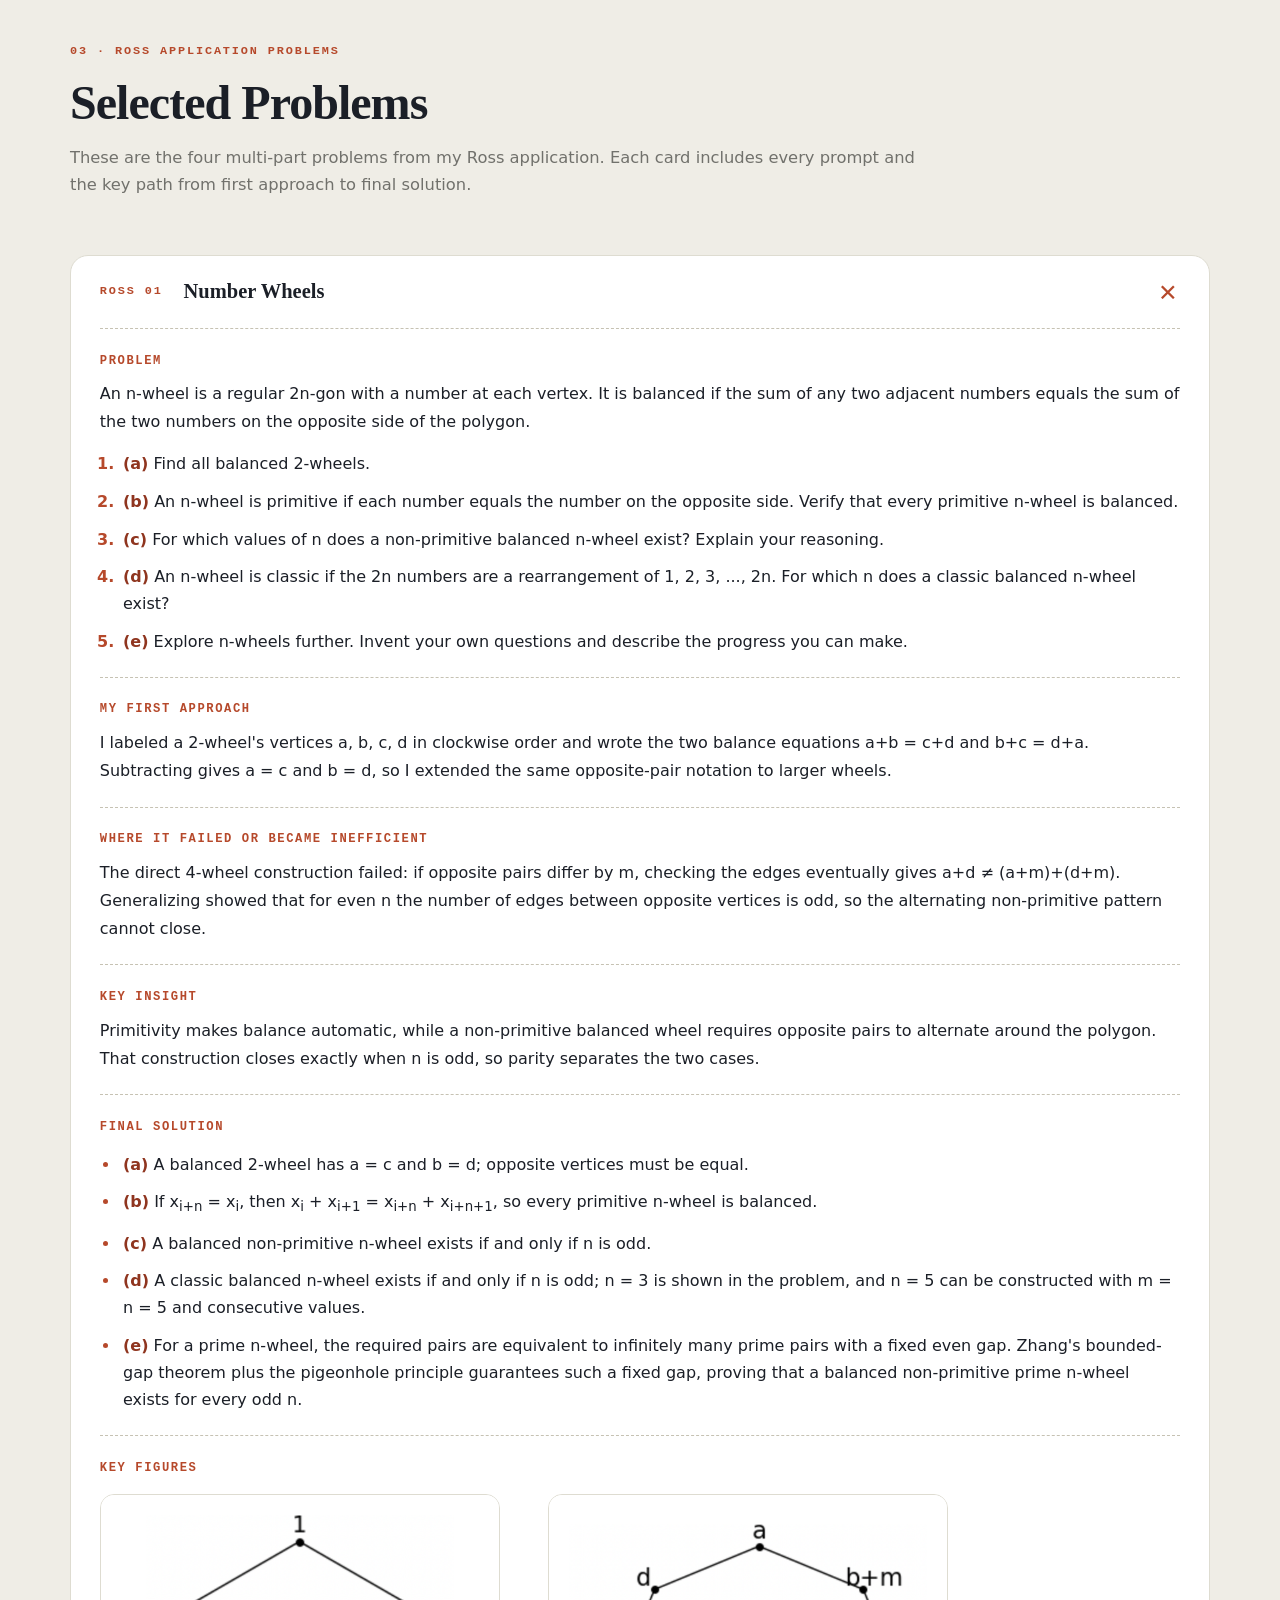
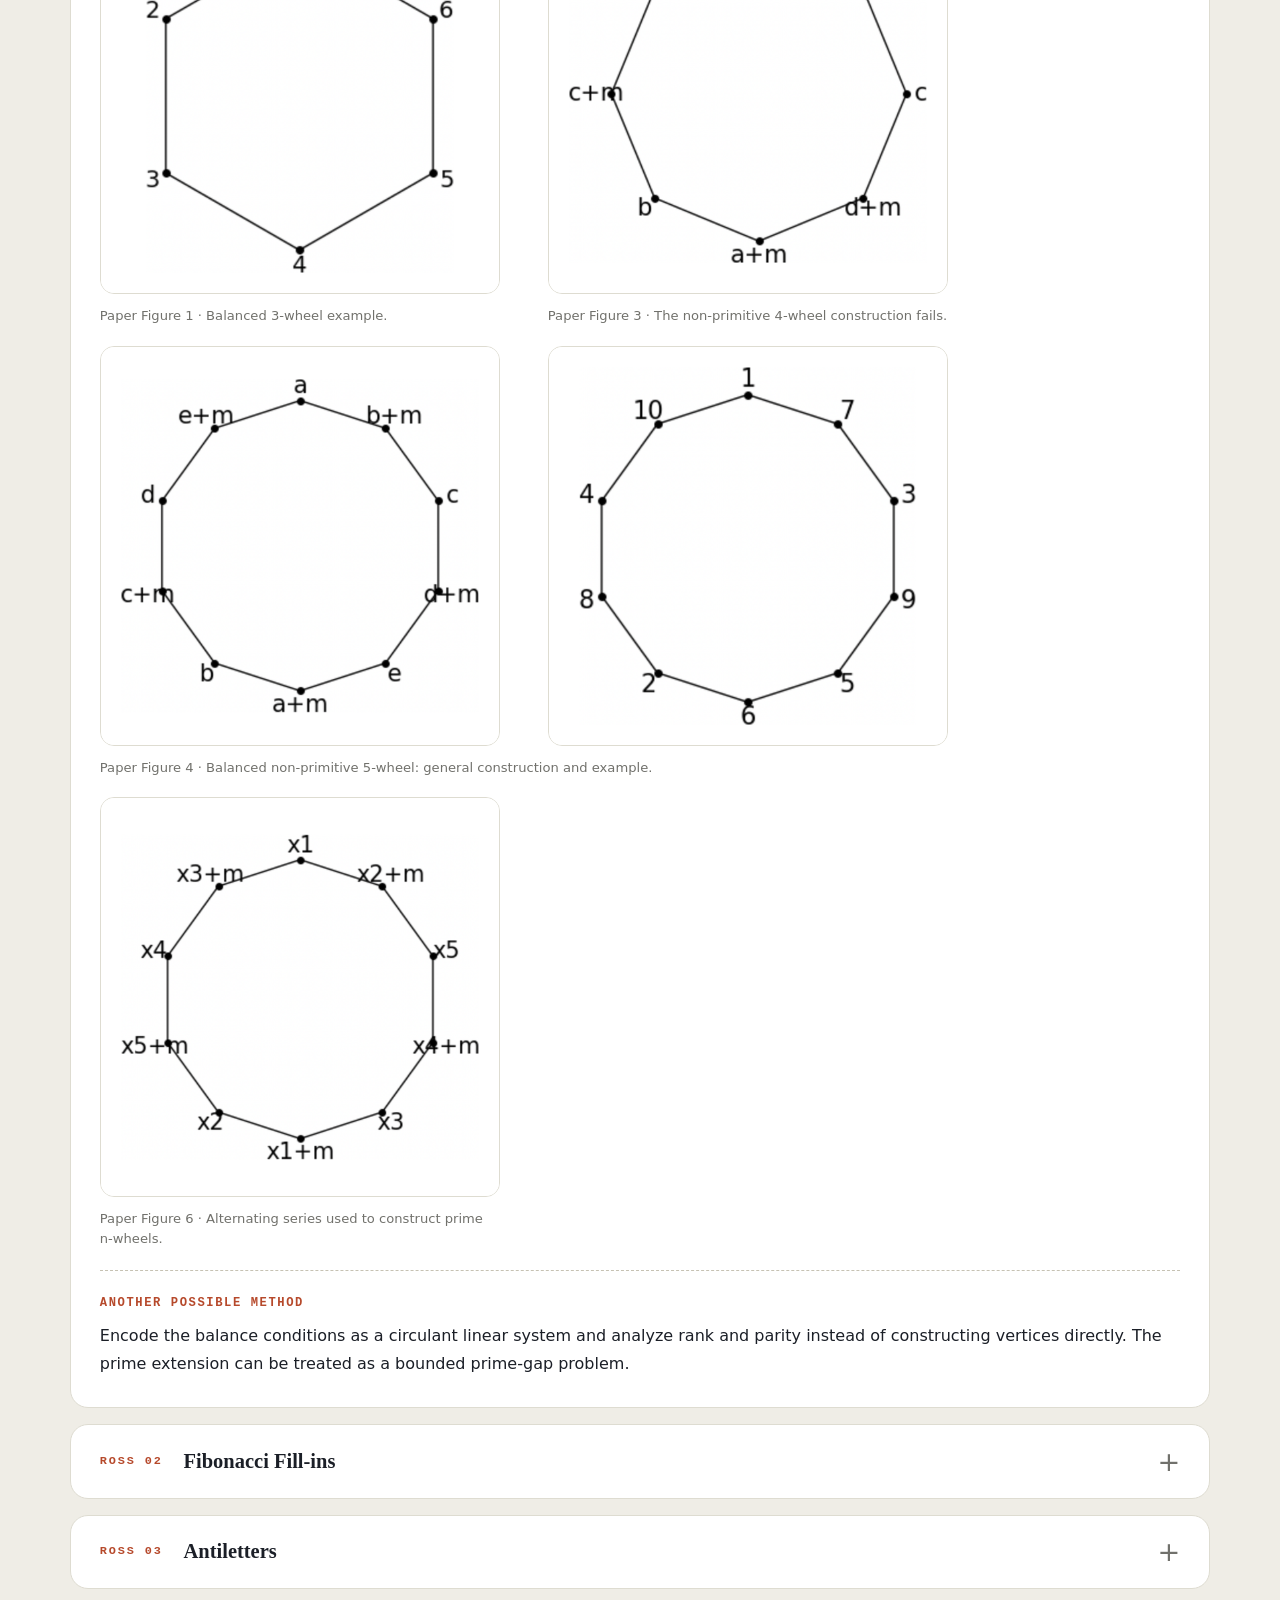
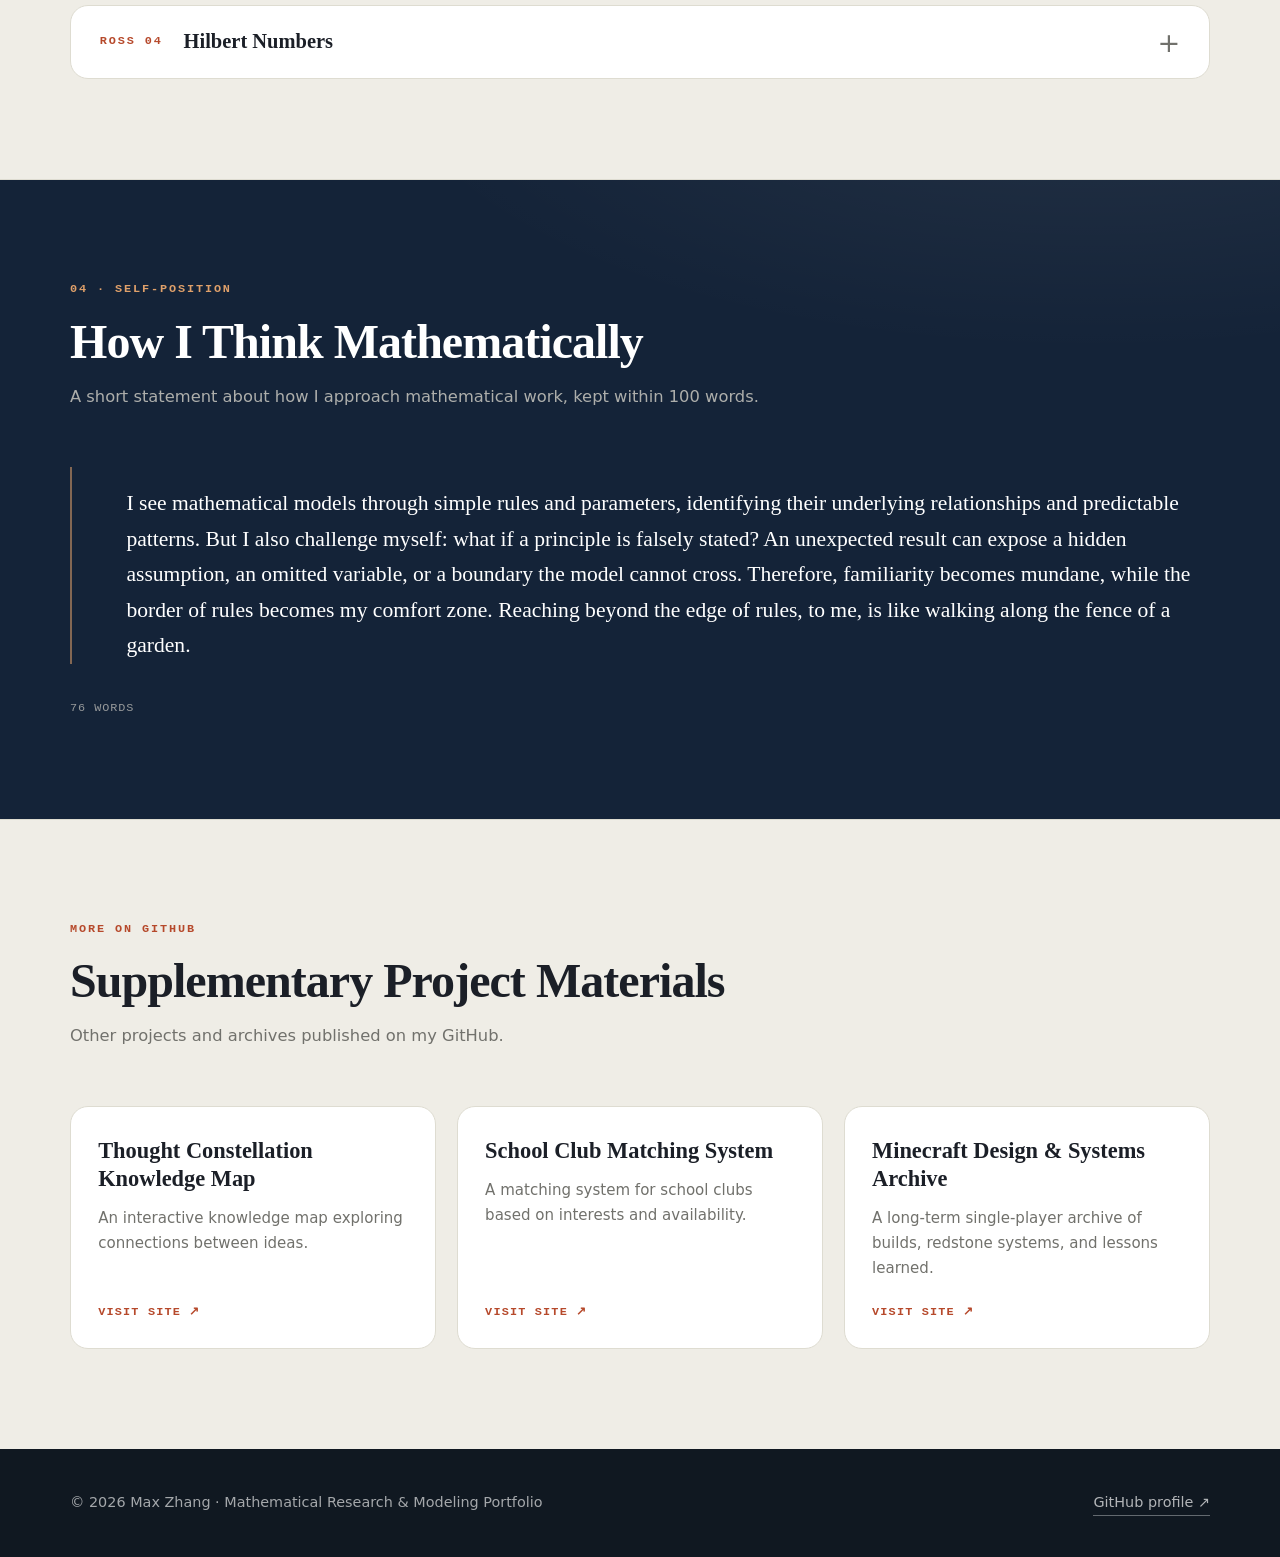
==== commit 7e9a6c03: "Set wheel size to 400px and update self-position" ====
--- a/index.html
+++ b/index.html
@@ -516,13 +516,12 @@
         </div>
         <blockquote class="think-quote" id="thinkingText">
           <p>
-            I am most interested in what happens when a clean mathematical model meets memory,
-            uncertainty, or human behavior. I usually begin by identifying variables and constructing
-            rules, but I have learned that the most informative part of modeling often appears when a
-            prediction fails. An unexpected result can expose a hidden assumption, an omitted variable,
-            or a boundary the model cannot cross. I therefore use simulations, counterexamples, and
-            sensitivity tests not only to improve a model's performance, but also to understand what the
-            model can and cannot claim.
+            I see mathematical models through simple rules and parameters, identifying their
+            underlying relationships and predictable patterns. But I also challenge myself: what if a
+            principle is falsely stated? An unexpected result can expose a hidden assumption, an
+            omitted variable, or a boundary the model cannot cross. Therefore, familiarity becomes
+            mundane, while the border of rules becomes my comfort zone. Reaching beyond the edge of
+            rules, to me, is like walking along the fence of a garden.
           </p>
         </blockquote>
         <p class="word-note thinking-word-note"><span data-word-count="thinkingText"></span> words</p>
--- a/assets/css/styles.css
+++ b/assets/css/styles.css
@@ -757,8 +757,9 @@
 
 .problem-figure-grid {
   display: grid;
-  grid-template-columns: repeat(3, minmax(0, 1fr));
-  gap: 1rem;
+  grid-template-columns: repeat(2, 400px);
+  gap: 1.25rem 3rem;
+  justify-content: start;
   margin-top: 1rem;
 }
 
@@ -767,23 +768,22 @@
 }
 
 .problem-figure {
-  padding: 1rem;
+  min-width: 0;
+}
+
+.problem-figure img {
+  display: block;
+  width: 400px;
+  height: 400px;
   border: 1px solid var(--line);
   border-radius: 14px;
-  background: #faf9f5;
-}
-
-.problem-figure img {
-  display: block;
-  width: 100%;
-  height: auto;
-  border-radius: 8px;
   background: #ffffff;
+  object-fit: contain;
 }
 
 .problem-figure-panels {
   display: grid;
-  grid-template-columns: repeat(2, minmax(0, 1fr));
+  grid-template-columns: repeat(2, 400px);
   gap: 3rem;
 }
 
@@ -933,6 +933,17 @@
 
   .problem-figure-grid {
     grid-template-columns: repeat(2, minmax(0, 1fr));
+    gap: 1rem;
+  }
+
+  .problem-figure img {
+    width: 100%;
+    height: auto;
+  }
+
+  .problem-figure-panels {
+    grid-template-columns: repeat(2, minmax(0, 1fr));
+    gap: 1rem;
   }
 }
 
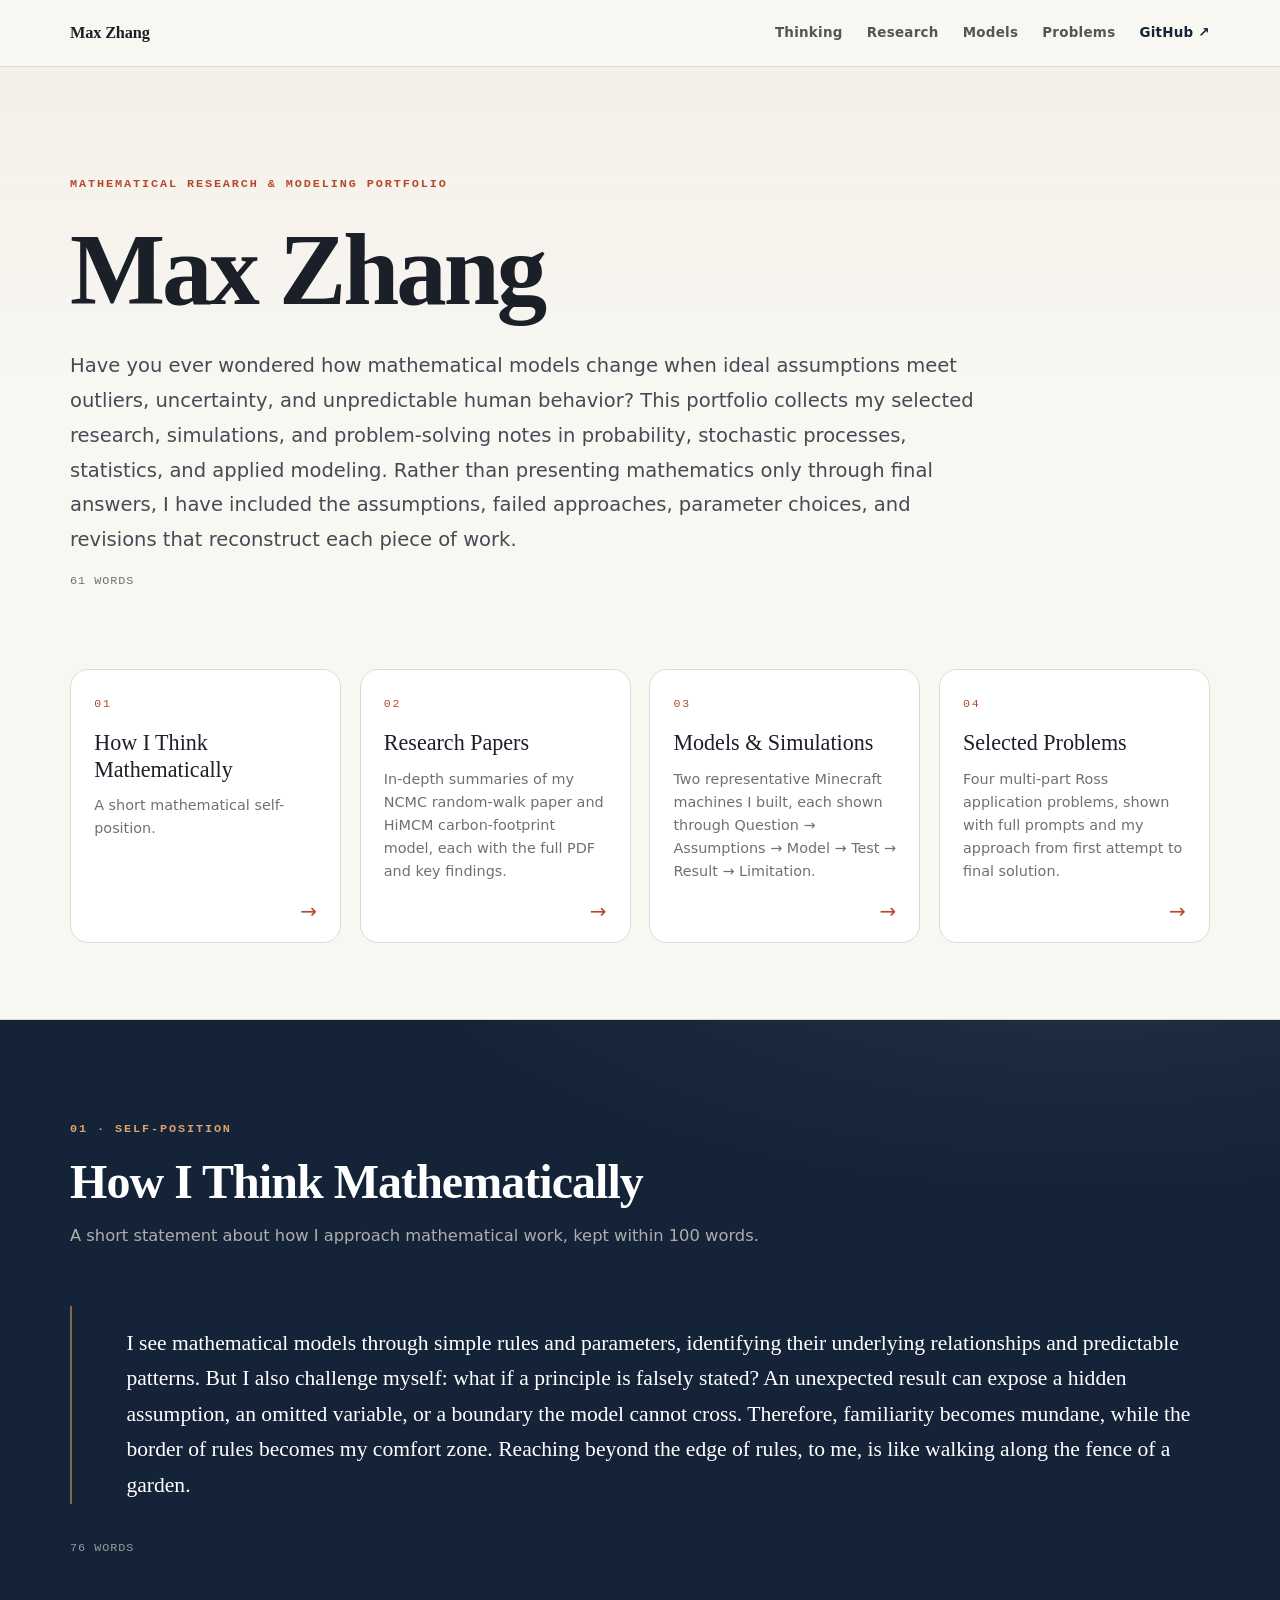
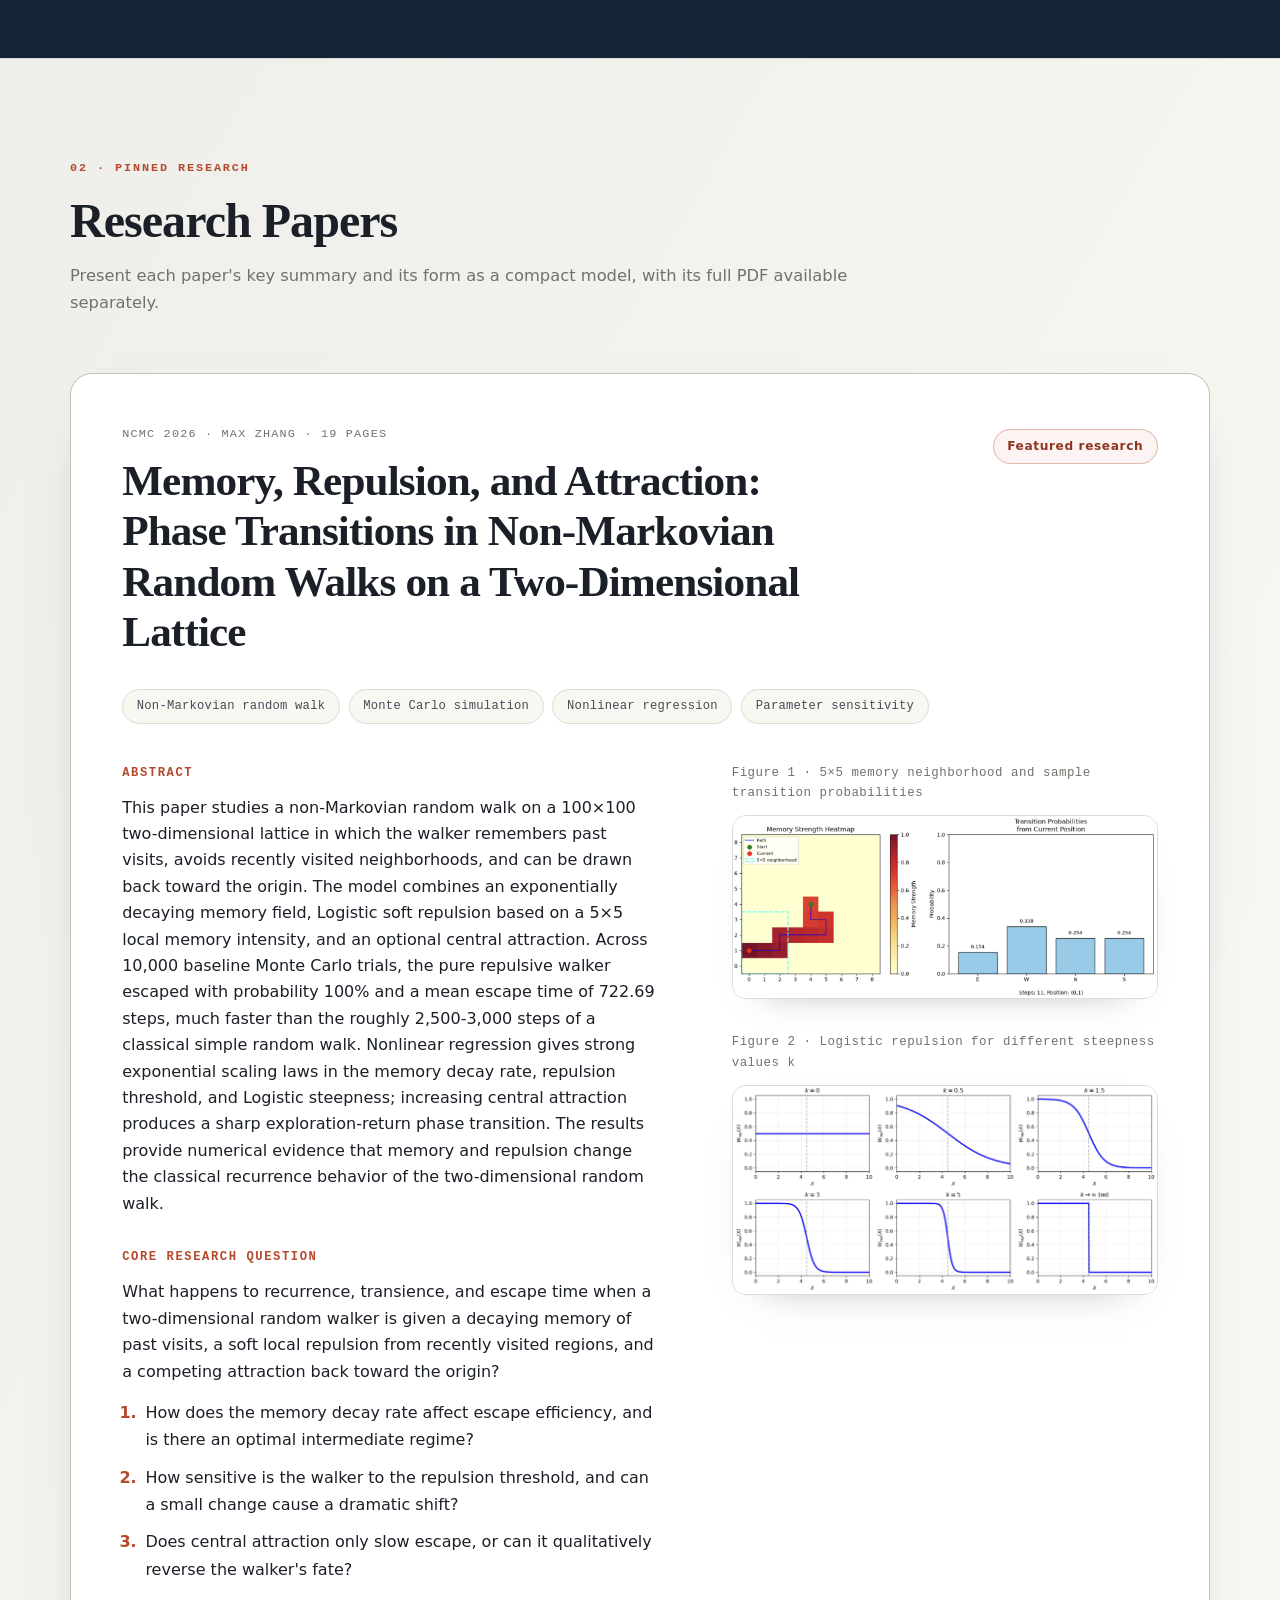
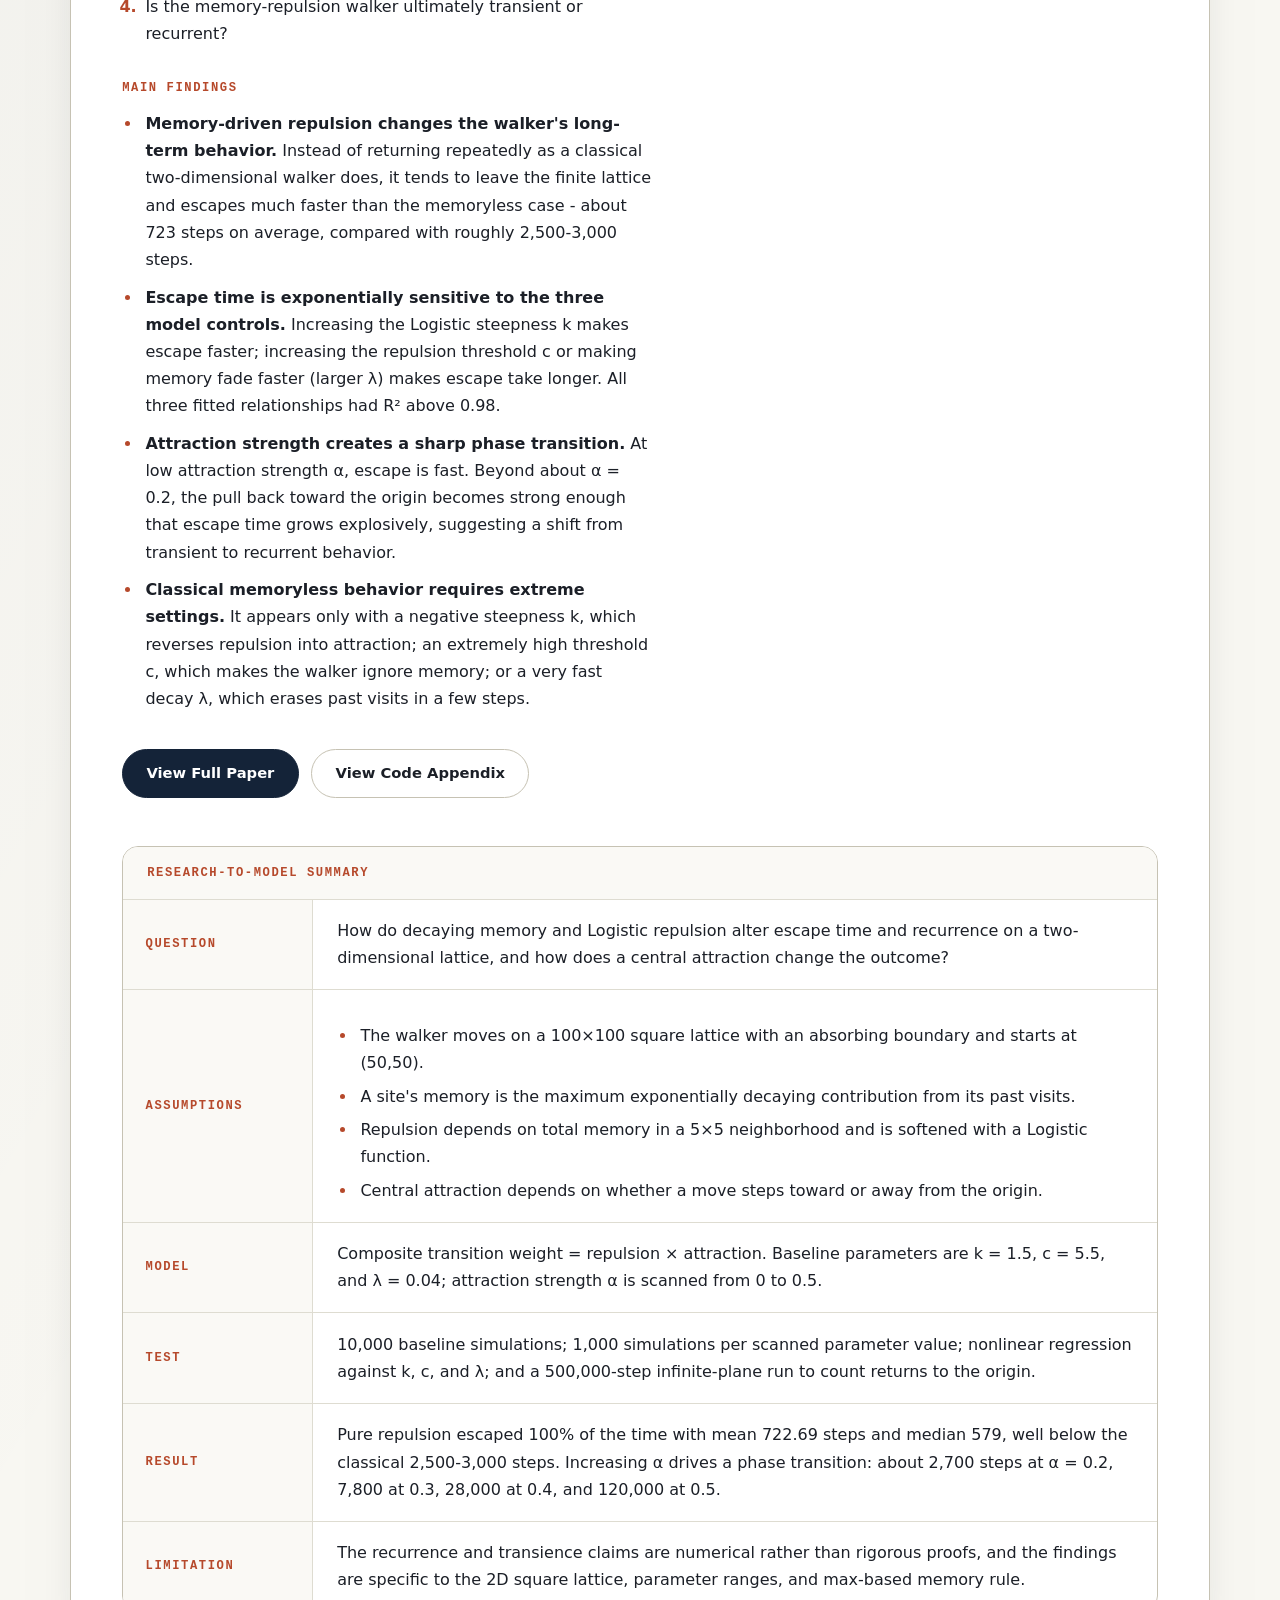
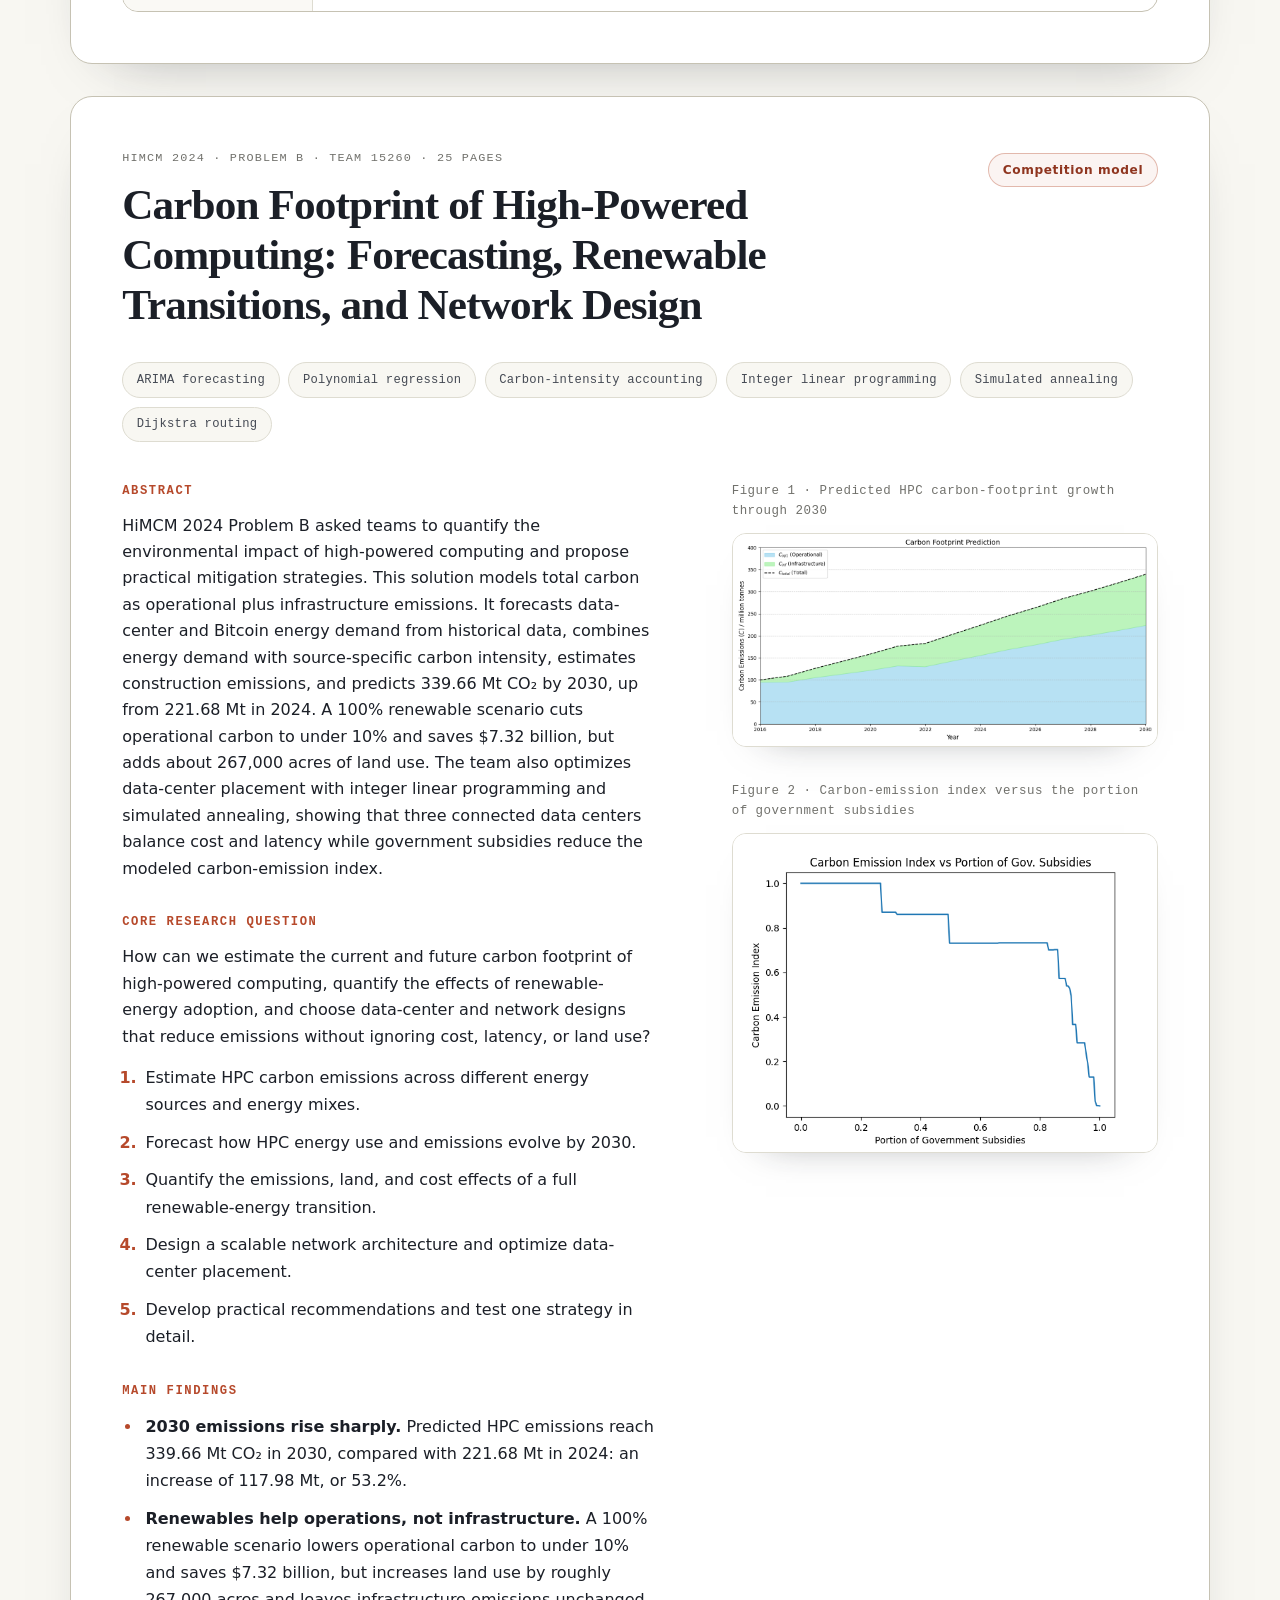
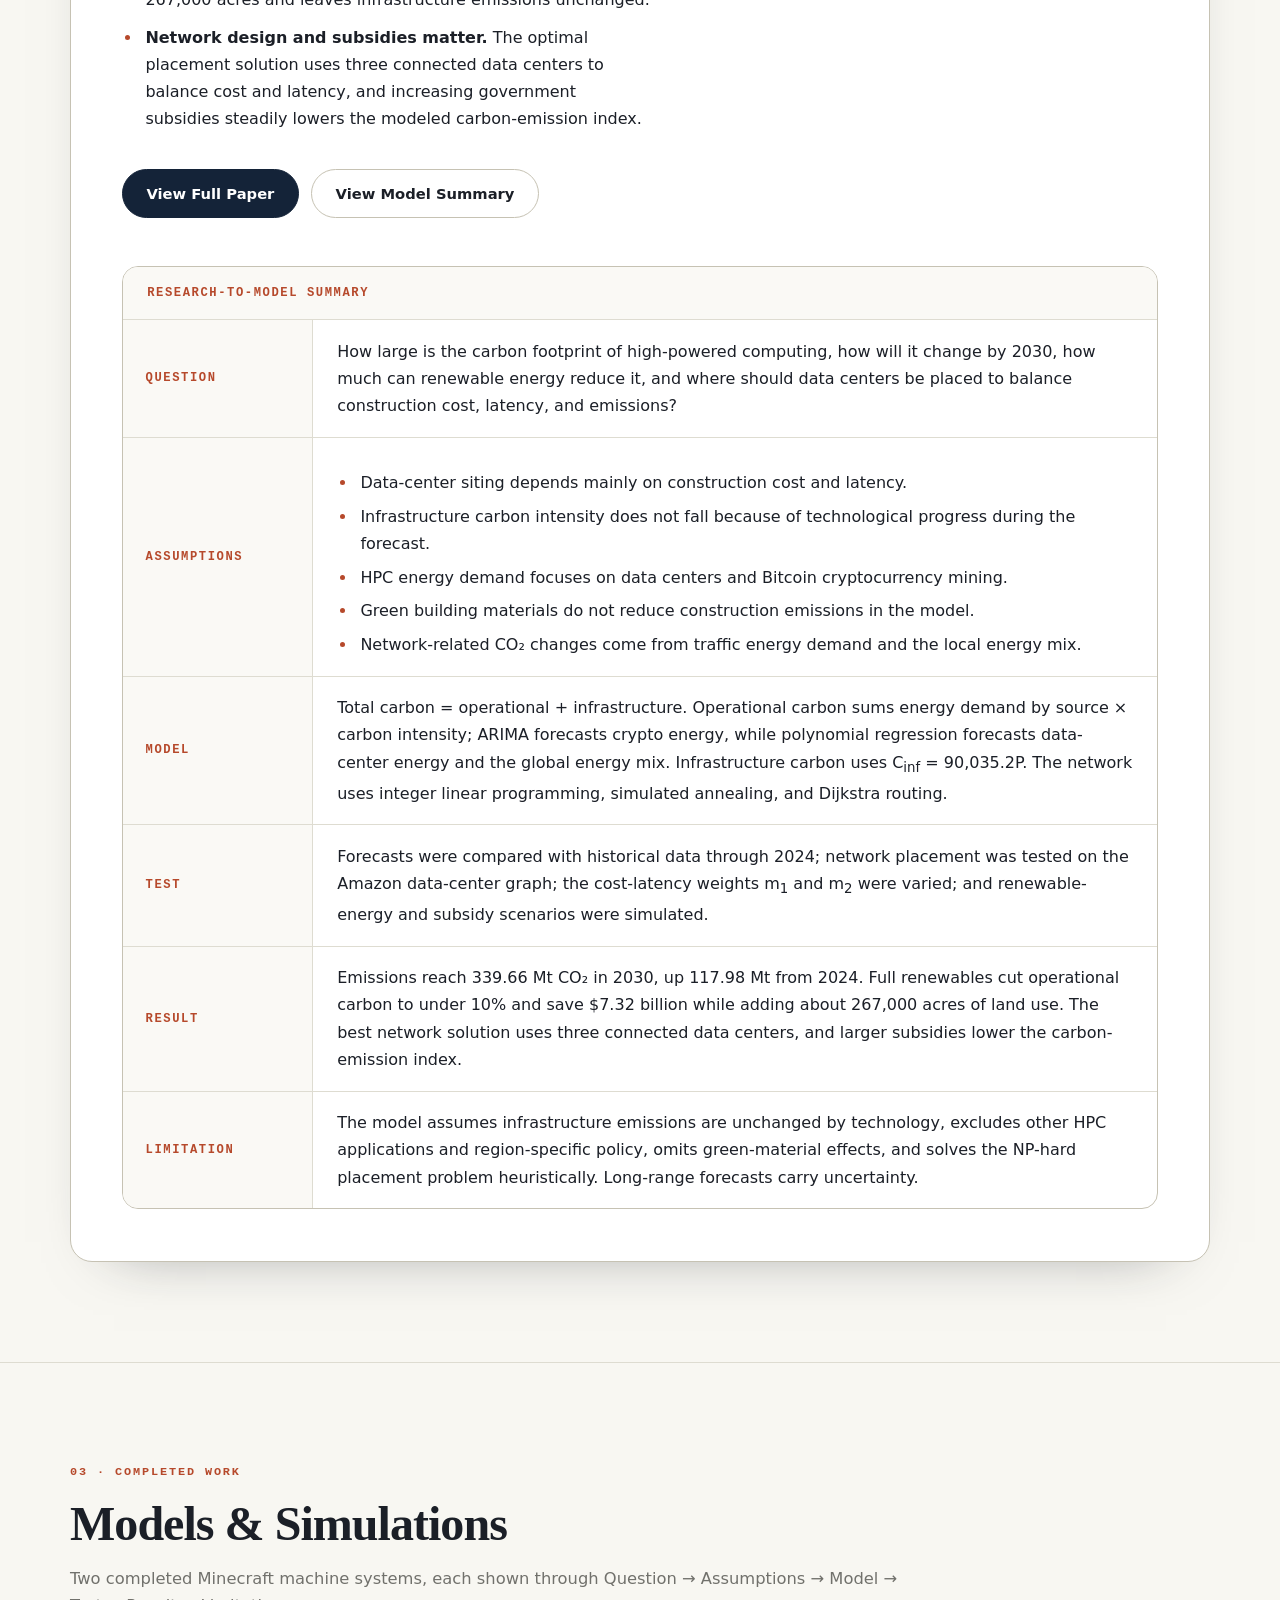
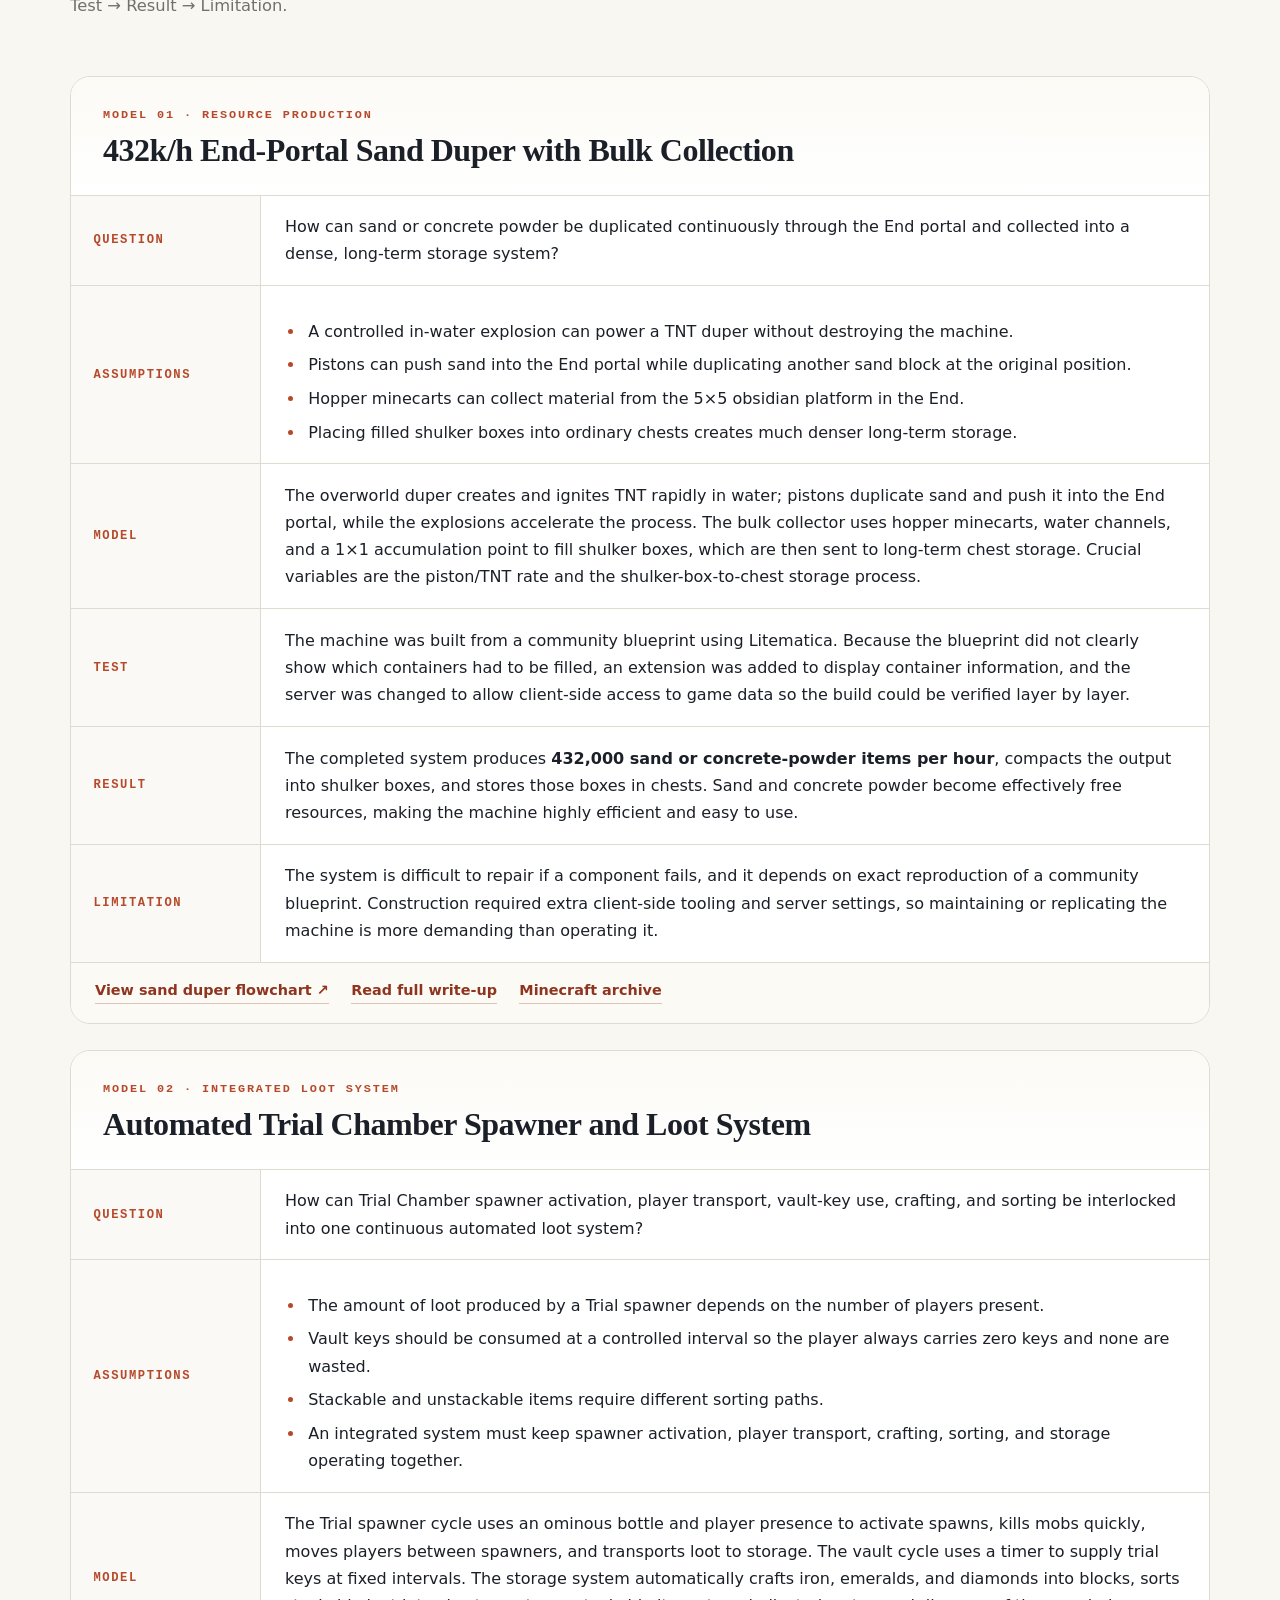
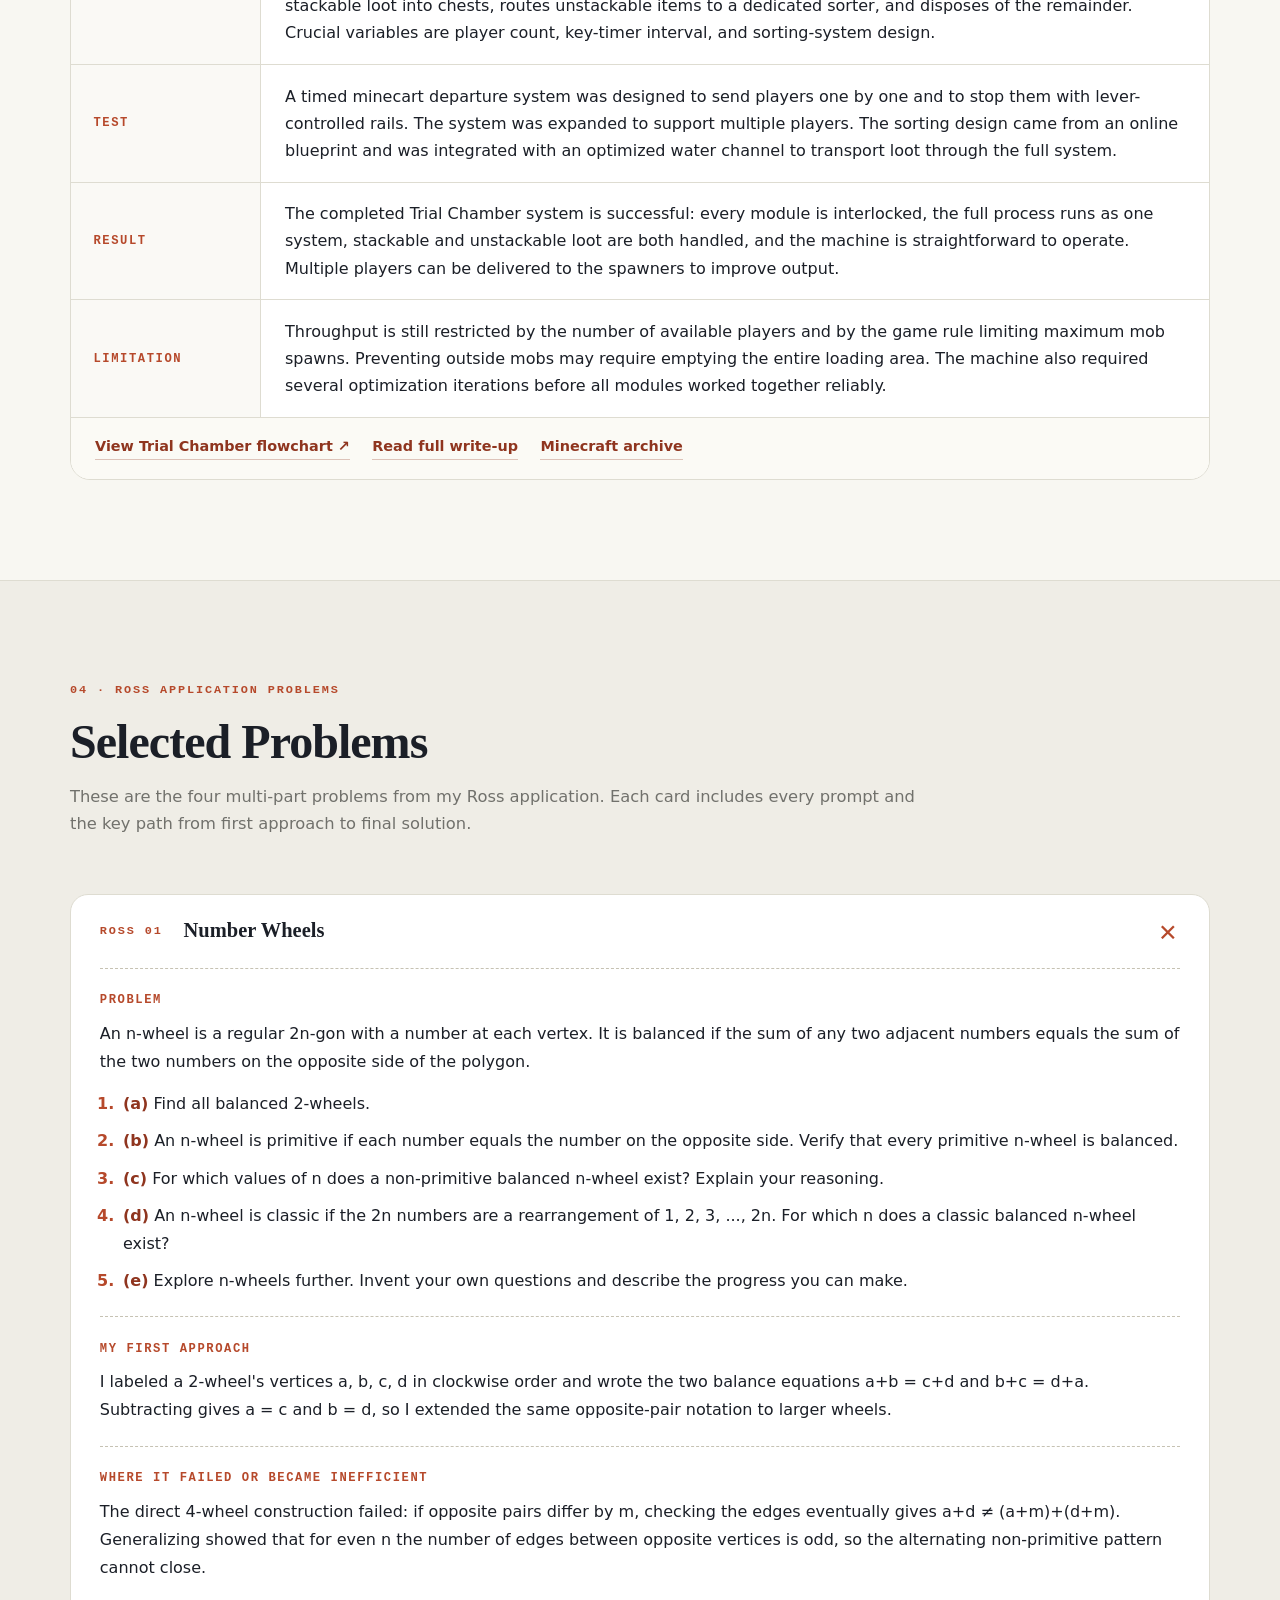
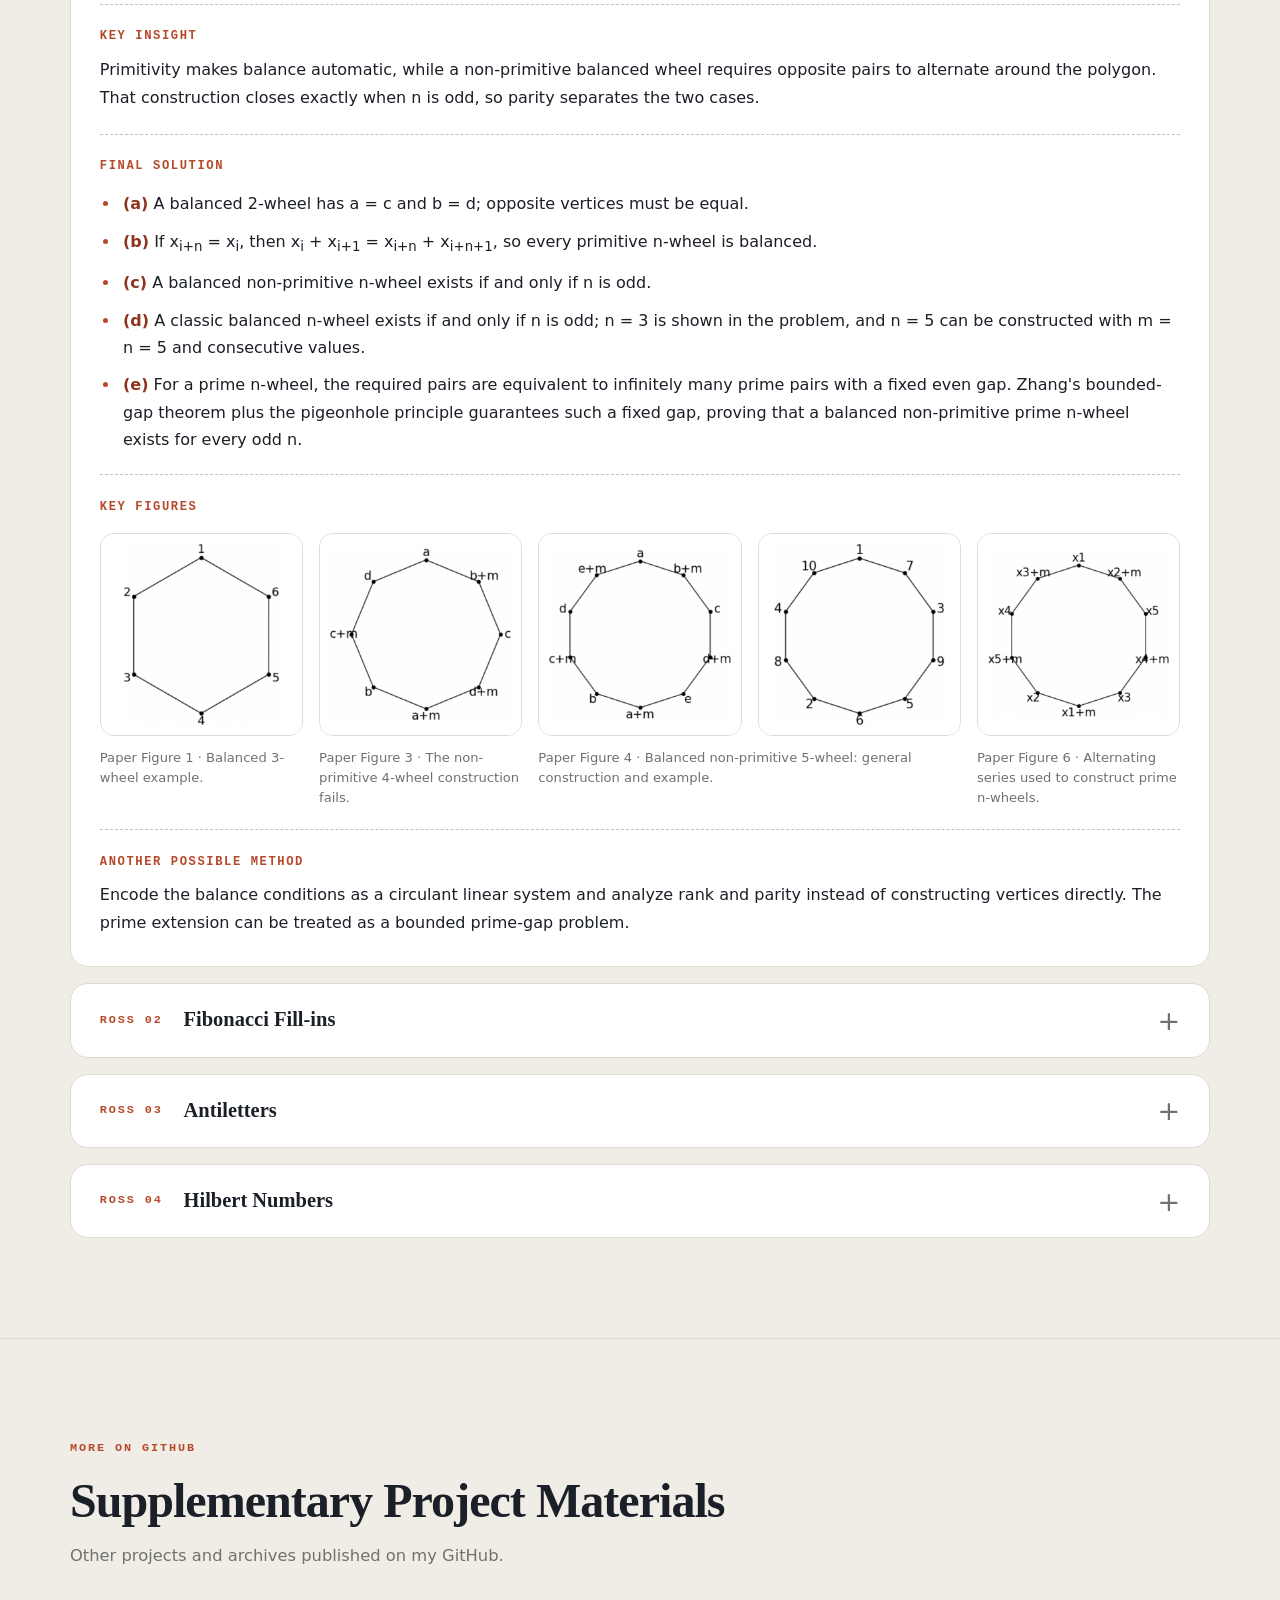
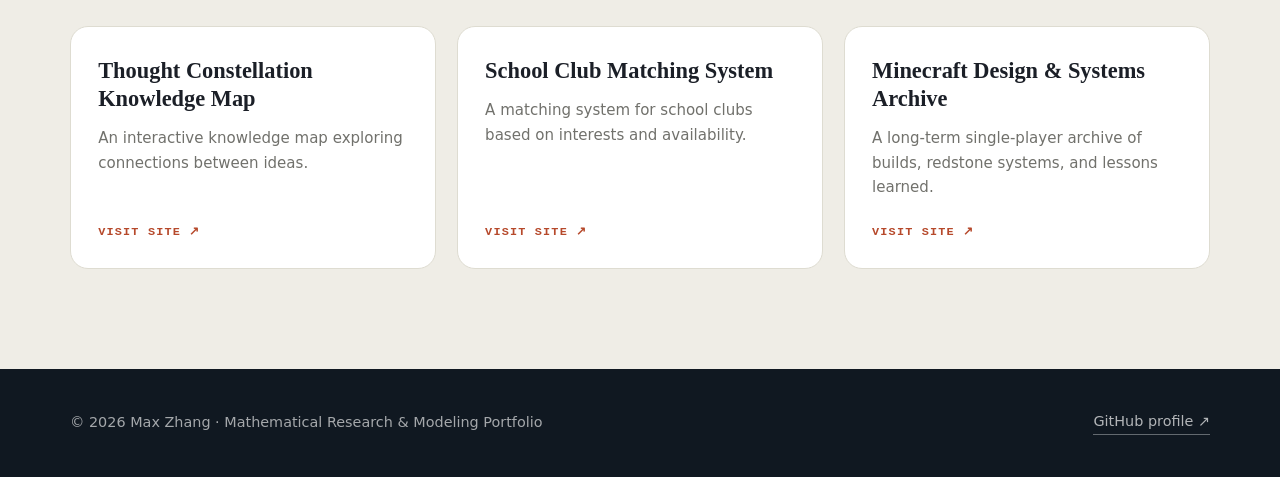
==== commit 48ca93da: "Reorder portfolio sections" ====
--- a/index.html
+++ b/index.html
@@ -16,10 +16,10 @@
     <div class="container header-inner">
       <a class="brand" href="#top">Max Zhang</a>
       <nav class="site-nav" aria-label="Primary">
+        <a href="#thinking">Thinking</a>
         <a href="#research">Research</a>
         <a href="#models">Models</a>
         <a href="#problems">Problems</a>
-        <a href="#thinking">Thinking</a>
         <a class="nav-github" href="https://github.com/aeroptot" target="_blank" rel="noopener">GitHub <span aria-hidden="true">↗</span></a>
       </nav>
     </div>
@@ -41,38 +41,59 @@
         <p class="word-note"><span data-word-count="introText"></span> words</p>
 
         <div class="module-grid" aria-label="Portfolio sections">
+          <a class="module-card" href="#thinking">
+            <span class="module-index">01</span>
+            <span class="module-title">How I Think Mathematically</span>
+            <span class="module-copy">A short mathematical self-position.</span>
+            <span class="module-arrow" aria-hidden="true">→</span>
+          </a>
           <a class="module-card" href="#research">
-            <span class="module-index">01</span>
+            <span class="module-index">02</span>
             <span class="module-title">Research Papers</span>
             <span class="module-copy">In-depth summaries of my NCMC random-walk paper and HiMCM carbon-footprint model, each with the full PDF and key findings.</span>
             <span class="module-arrow" aria-hidden="true">→</span>
           </a>
           <a class="module-card" href="#models">
-            <span class="module-index">02</span>
+            <span class="module-index">03</span>
             <span class="module-title">Models &amp; Simulations</span>
             <span class="module-copy">Two representative Minecraft machines I built, each shown through Question → Assumptions → Model → Test → Result → Limitation.</span>
             <span class="module-arrow" aria-hidden="true">→</span>
           </a>
           <a class="module-card" href="#problems">
-            <span class="module-index">03</span>
+            <span class="module-index">04</span>
             <span class="module-title">Selected Problems</span>
             <span class="module-copy">Four multi-part Ross application problems, shown with full prompts and my approach from first attempt to final solution.</span>
             <span class="module-arrow" aria-hidden="true">→</span>
           </a>
-          <a class="module-card" href="#thinking">
-            <span class="module-index">04</span>
-            <span class="module-title">How I Think Mathematically</span>
-            <span class="module-copy">A short mathematical self-position.</span>
-            <span class="module-arrow" aria-hidden="true">→</span>
-          </a>
-        </div>
+        </div>
+      </div>
+    </section>
+
+    <section class="section thinking-section" id="thinking">
+      <div class="container thinking-container">
+        <div class="section-heading">
+          <p class="section-kicker">01 · Self-position</p>
+          <h2>How I Think Mathematically</h2>
+          <p class="section-note">A short statement about how I approach mathematical work, kept within 100 words.</p>
+        </div>
+        <blockquote class="think-quote" id="thinkingText">
+          <p>
+            I see mathematical models through simple rules and parameters, identifying their
+            underlying relationships and predictable patterns. But I also challenge myself: what if a
+            principle is falsely stated? An unexpected result can expose a hidden assumption, an
+            omitted variable, or a boundary the model cannot cross. Therefore, familiarity becomes
+            mundane, while the border of rules becomes my comfort zone. Reaching beyond the edge of
+            rules, to me, is like walking along the fence of a garden.
+          </p>
+        </blockquote>
+        <p class="word-note thinking-word-note"><span data-word-count="thinkingText"></span> words</p>
       </div>
     </section>
 
     <section class="section research-section" id="research">
       <div class="container">
         <div class="section-heading">
-          <p class="section-kicker">01 · Pinned research</p>
+          <p class="section-kicker">02 · Pinned research</p>
           <h2>Research Papers</h2>
           <p class="section-note">Present each paper's key summary and its form as a compact model, with its full PDF available separately.</p>
         </div>
@@ -270,7 +291,7 @@
     <section class="section" id="models">
       <div class="container">
         <div class="section-heading">
-          <p class="section-kicker">02 · Completed work</p>
+          <p class="section-kicker">03 · Completed work</p>
           <h2>Models &amp; Simulations</h2>
           <p class="section-note">Two completed Minecraft machine systems, each shown through Question → Assumptions → Model → Test → Result → Limitation.</p>
         </div>
@@ -340,7 +361,7 @@
     <section class="section section-alt" id="problems">
       <div class="container">
         <div class="section-heading">
-          <p class="section-kicker">03 · Ross application problems</p>
+          <p class="section-kicker">04 · Ross application problems</p>
           <h2>Selected Problems</h2>
           <p class="section-note">These are the four multi-part problems from my Ross application. Each card includes every prompt and the key path from first approach to final solution.</p>
         </div>
@@ -507,27 +528,6 @@
       </div>
     </section>
 
-    <section class="section thinking-section" id="thinking">
-      <div class="container thinking-container">
-        <div class="section-heading">
-          <p class="section-kicker">04 · Self-position</p>
-          <h2>How I Think Mathematically</h2>
-          <p class="section-note">A short statement about how I approach mathematical work, kept within 100 words.</p>
-        </div>
-        <blockquote class="think-quote" id="thinkingText">
-          <p>
-            I see mathematical models through simple rules and parameters, identifying their
-            underlying relationships and predictable patterns. But I also challenge myself: what if a
-            principle is falsely stated? An unexpected result can expose a hidden assumption, an
-            omitted variable, or a boundary the model cannot cross. Therefore, familiarity becomes
-            mundane, while the border of rules becomes my comfort zone. Reaching beyond the edge of
-            rules, to me, is like walking along the fence of a garden.
-          </p>
-        </blockquote>
-        <p class="word-note thinking-word-note"><span data-word-count="thinkingText"></span> words</p>
-      </div>
-    </section>
-
     <section class="section section-alt" id="projects">
       <div class="container">
         <div class="section-heading">
--- a/assets/css/styles.css
+++ b/assets/css/styles.css
@@ -757,9 +757,8 @@
 
 .problem-figure-grid {
   display: grid;
-  grid-template-columns: repeat(2, 400px);
-  gap: 1.25rem 3rem;
-  justify-content: start;
+  grid-template-columns: repeat(5, minmax(0, 1fr));
+  gap: 1rem;
   margin-top: 1rem;
 }
 
@@ -773,8 +772,9 @@
 
 .problem-figure img {
   display: block;
-  width: 400px;
-  height: 400px;
+  width: 100%;
+  height: auto;
+  aspect-ratio: 1 / 1;
   border: 1px solid var(--line);
   border-radius: 14px;
   background: #ffffff;
@@ -783,8 +783,8 @@
 
 .problem-figure-panels {
   display: grid;
-  grid-template-columns: repeat(2, 400px);
-  gap: 3rem;
+  grid-template-columns: repeat(2, minmax(0, 1fr));
+  gap: 1rem;
 }
 
 .problem-figure figcaption {
@@ -931,20 +931,6 @@
     min-height: 200px;
   }
 
-  .problem-figure-grid {
-    grid-template-columns: repeat(2, minmax(0, 1fr));
-    gap: 1rem;
-  }
-
-  .problem-figure img {
-    width: 100%;
-    height: auto;
-  }
-
-  .problem-figure-panels {
-    grid-template-columns: repeat(2, minmax(0, 1fr));
-    gap: 1rem;
-  }
 }
 
 @media (max-width: 760px) {
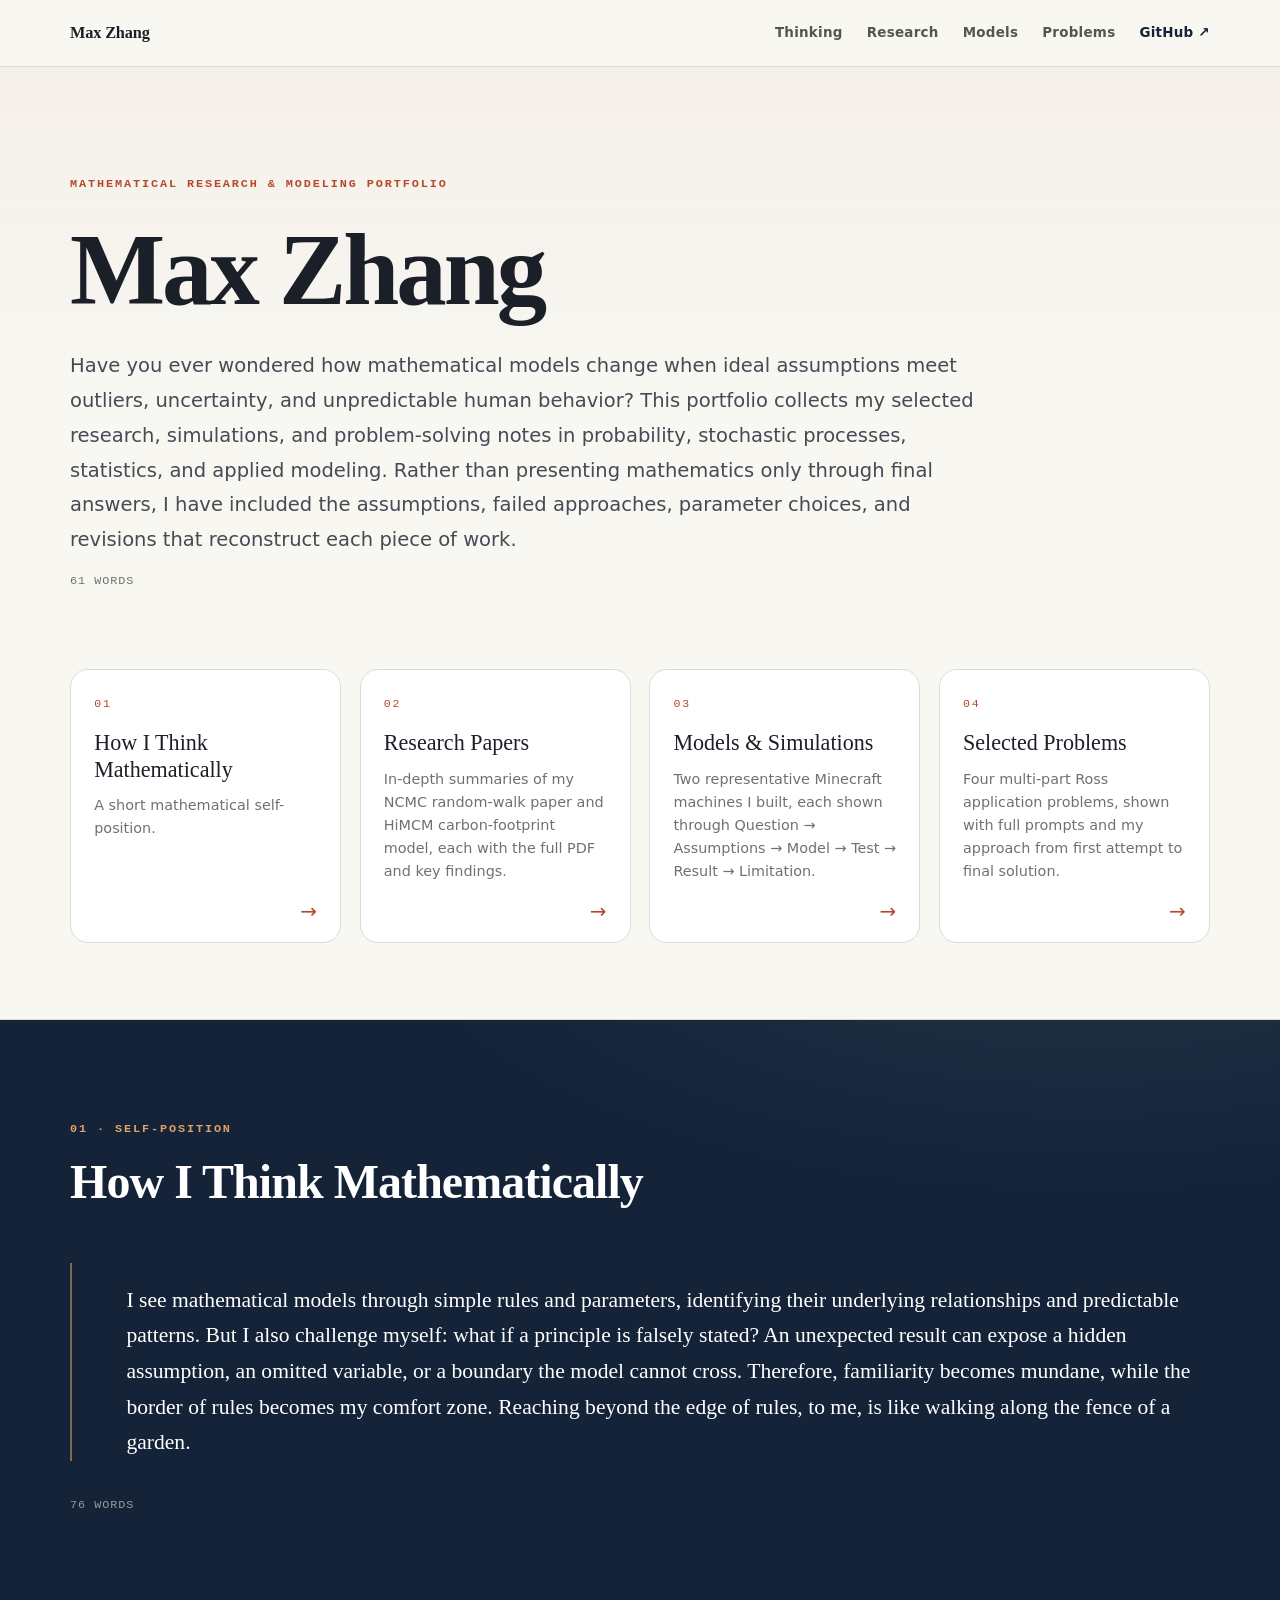
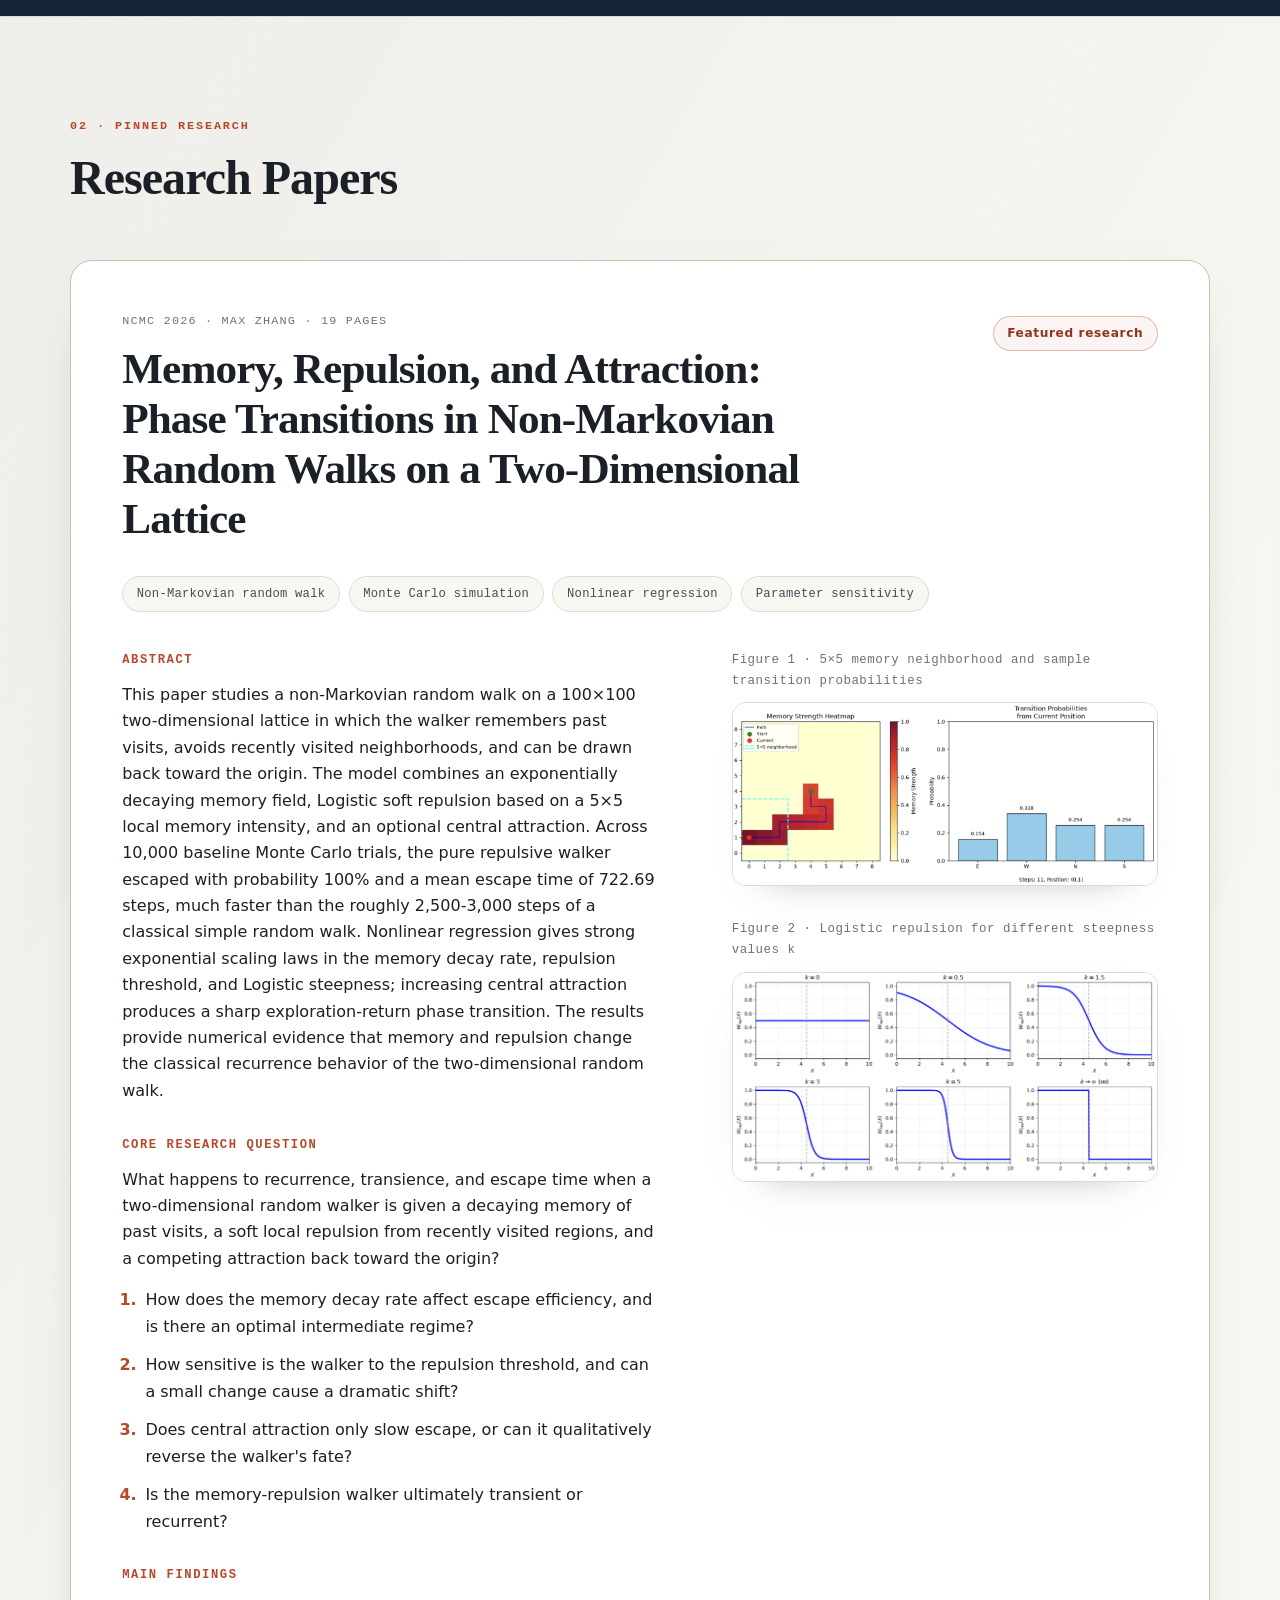
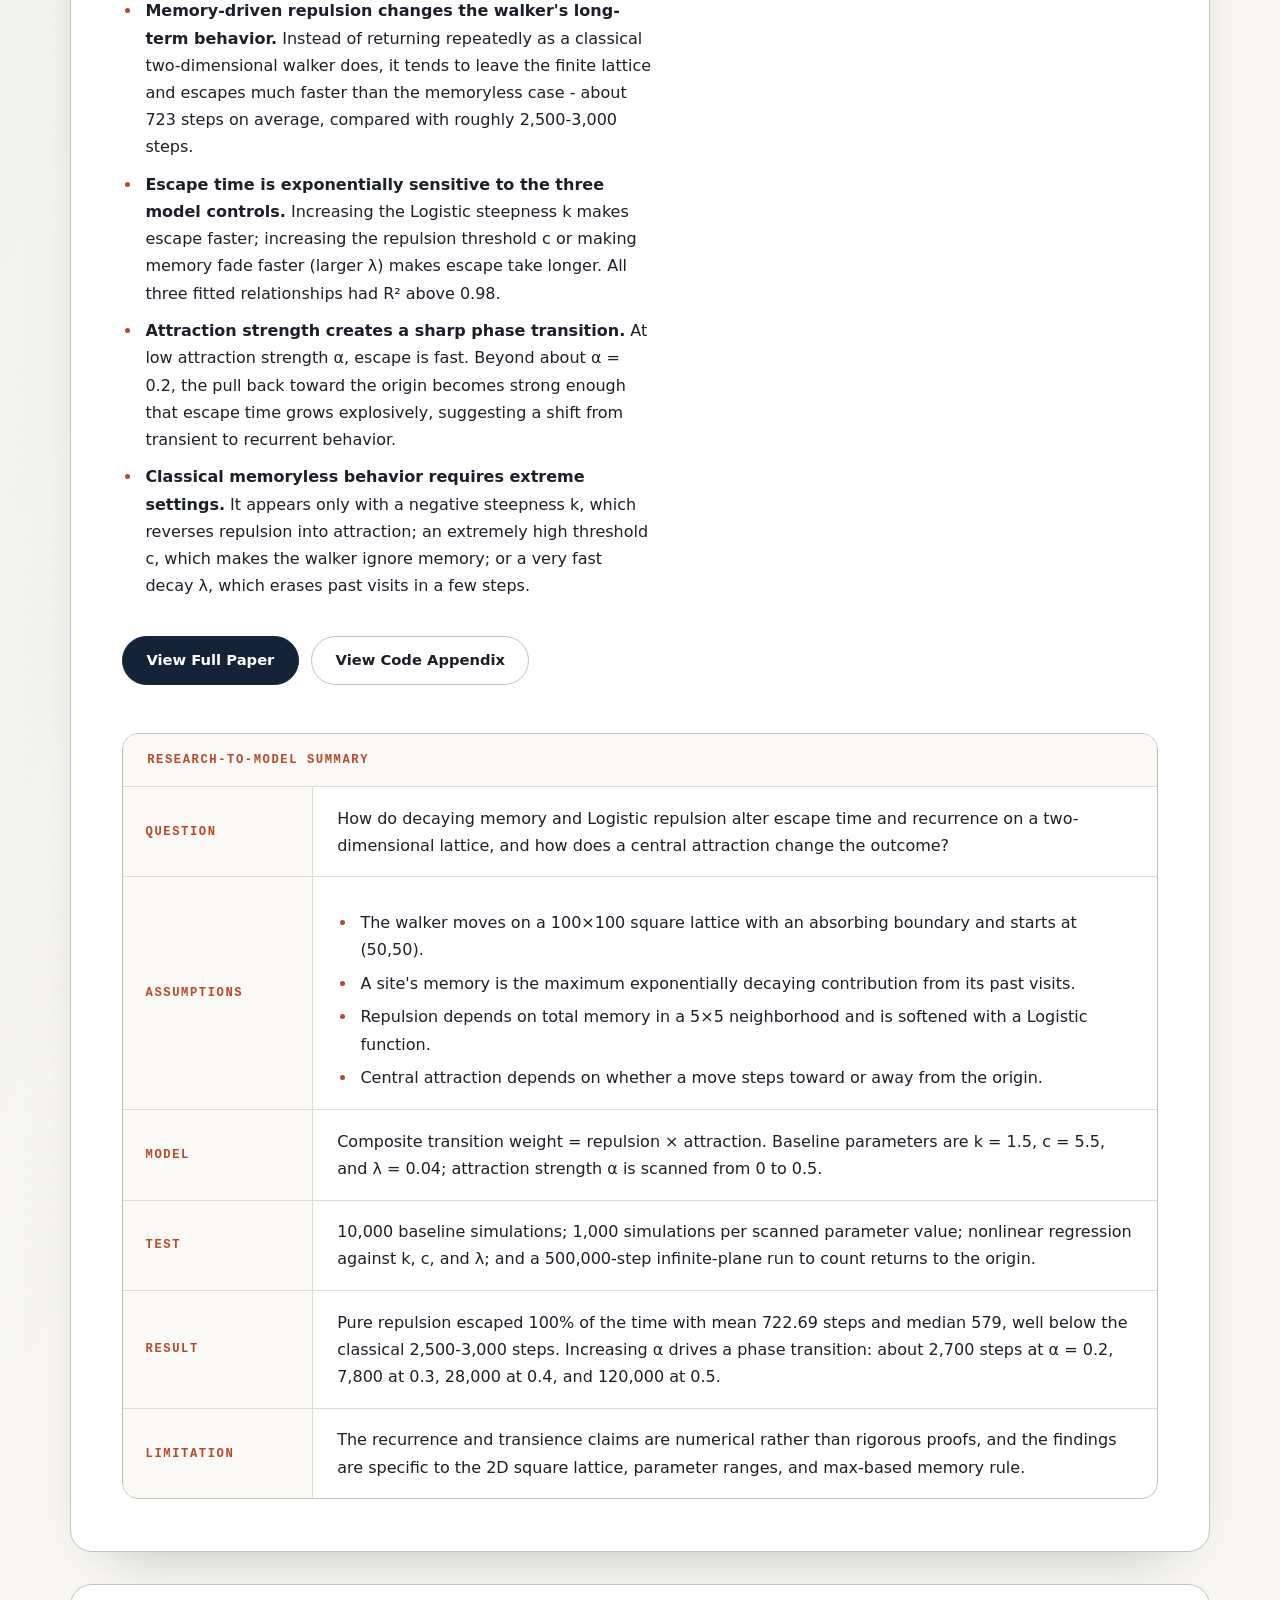
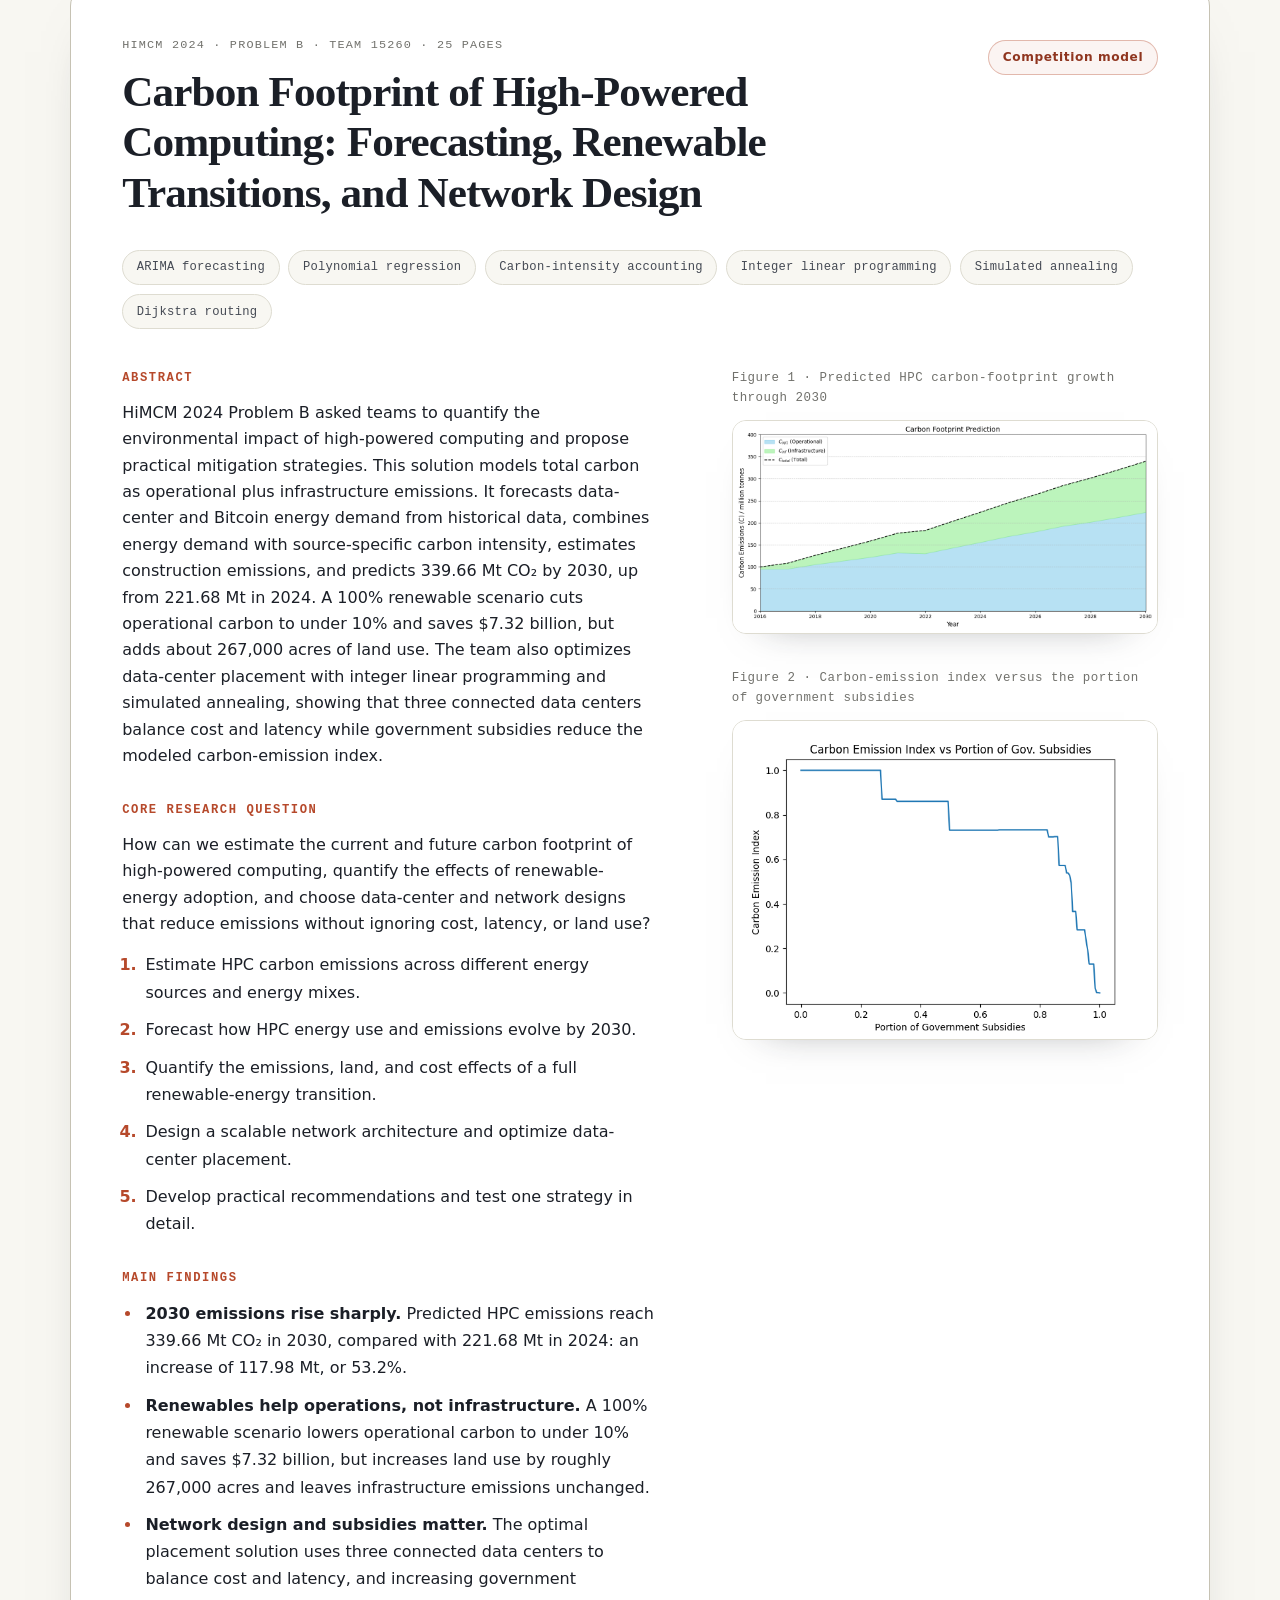
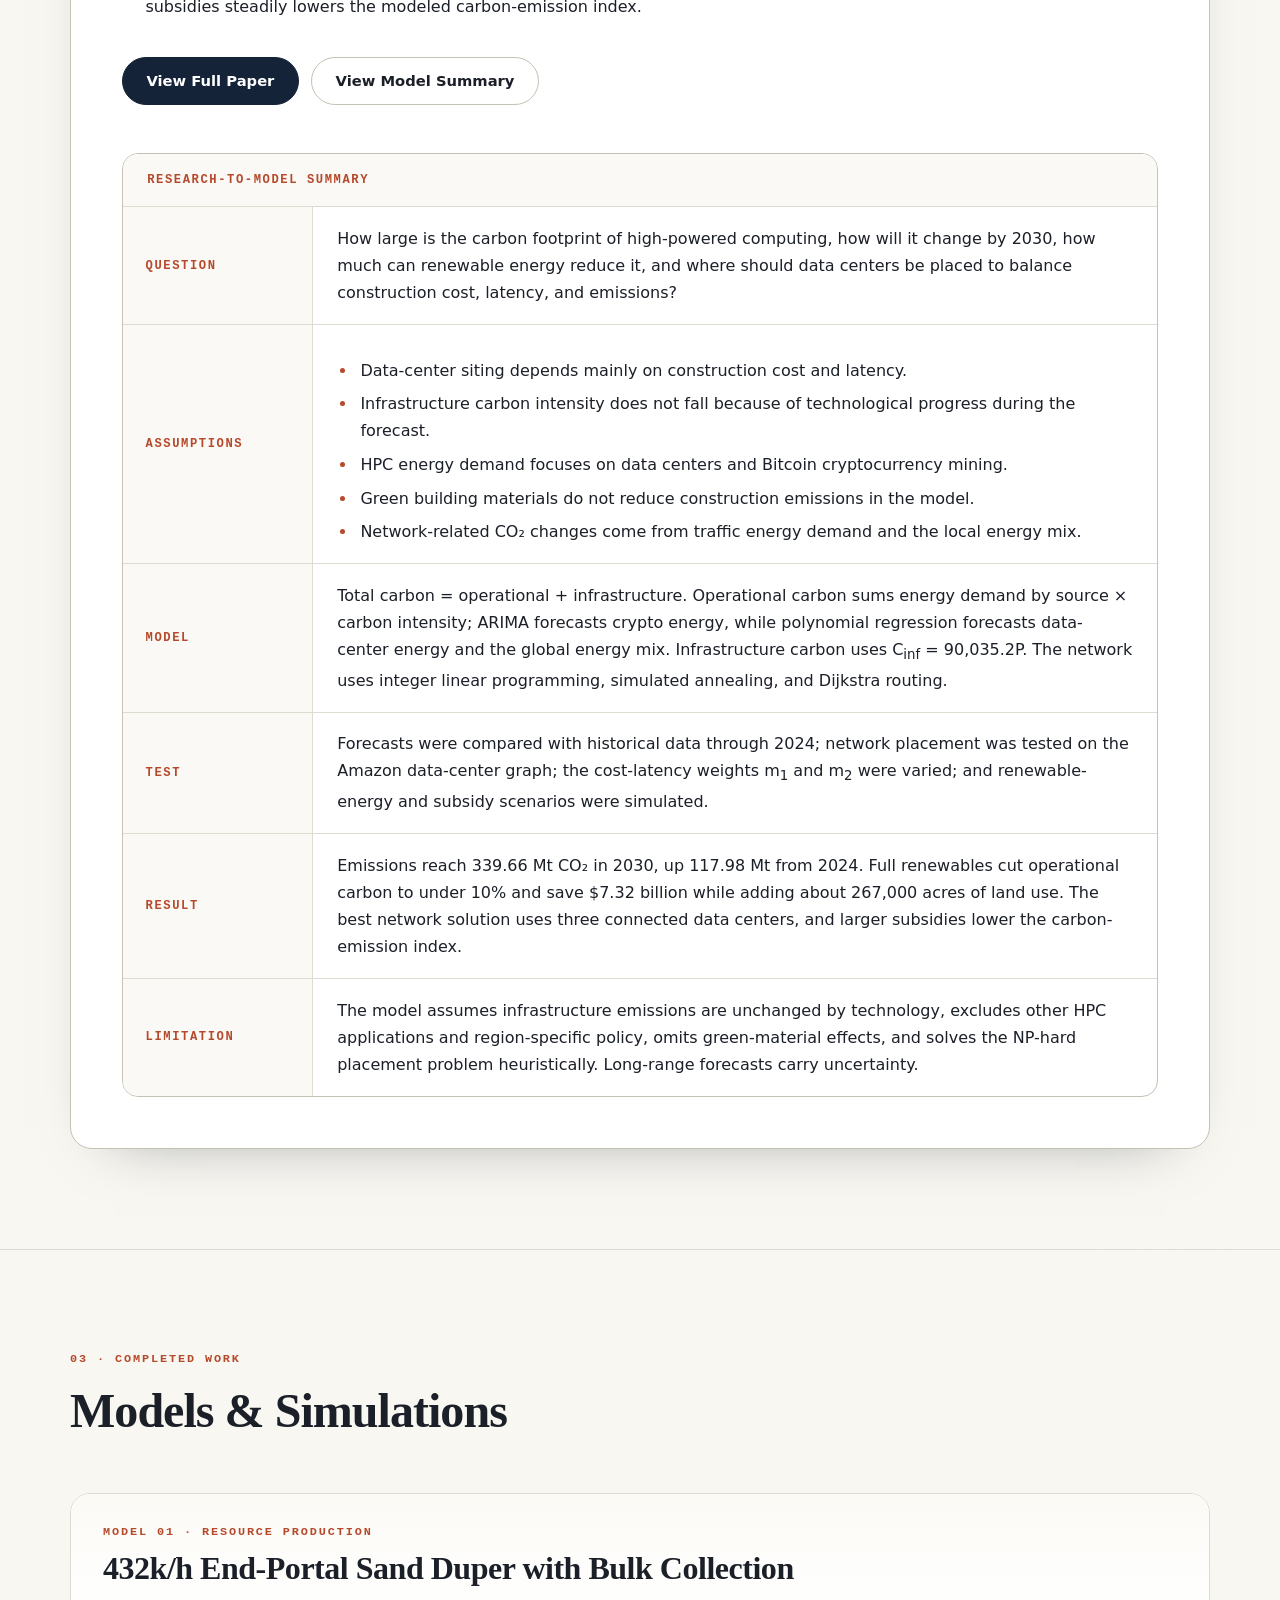
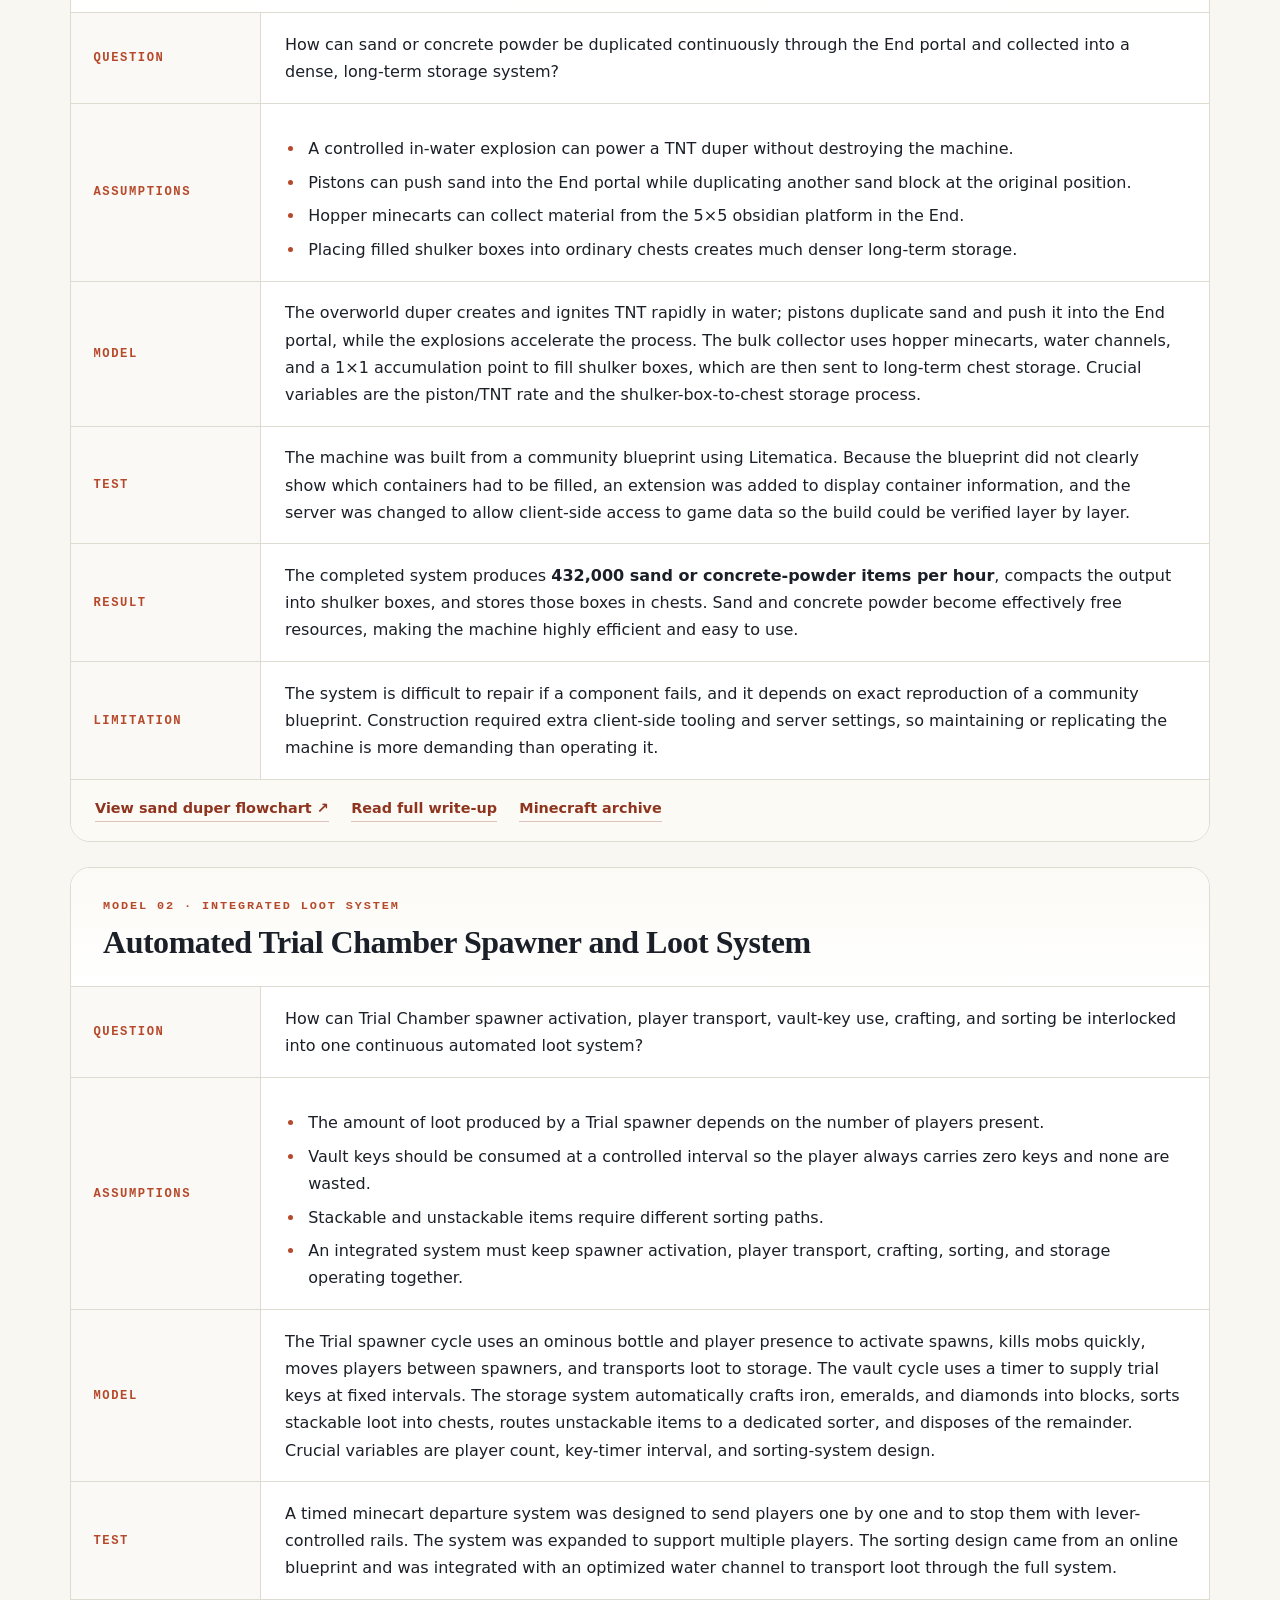
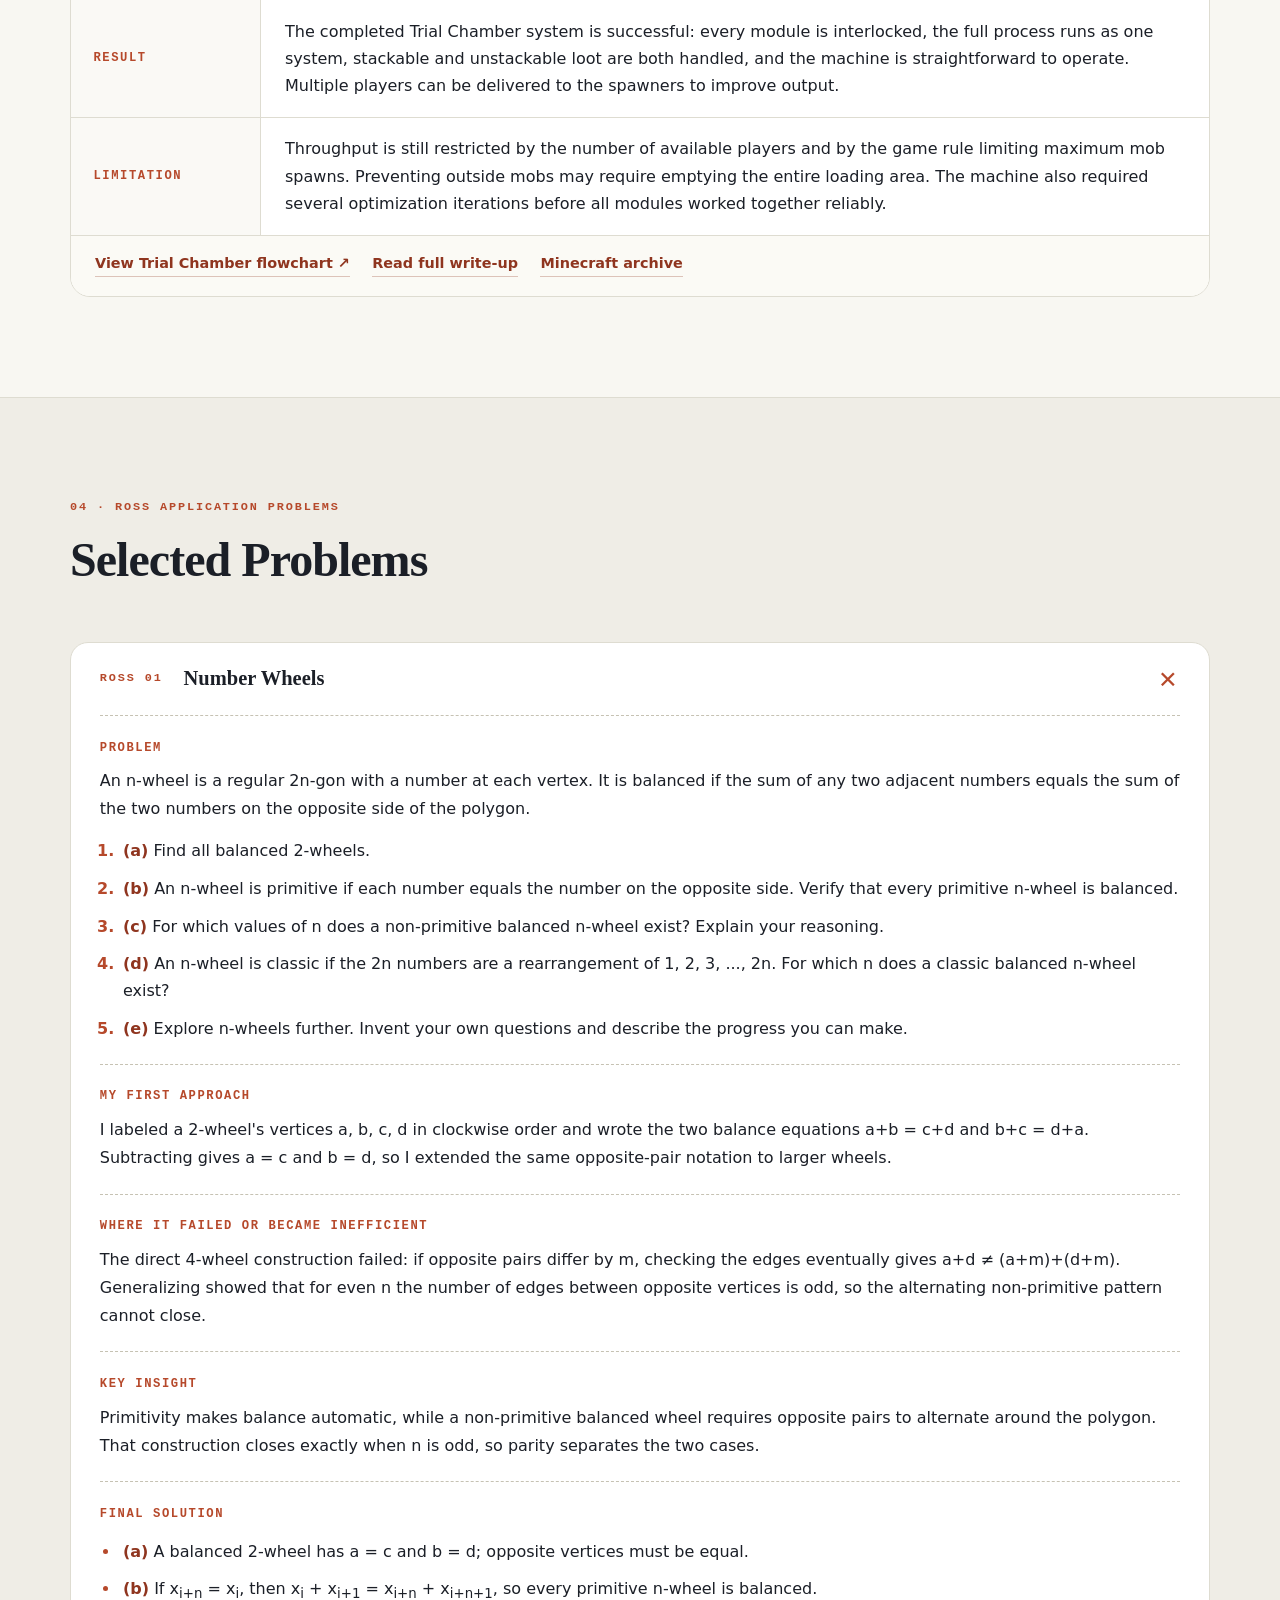
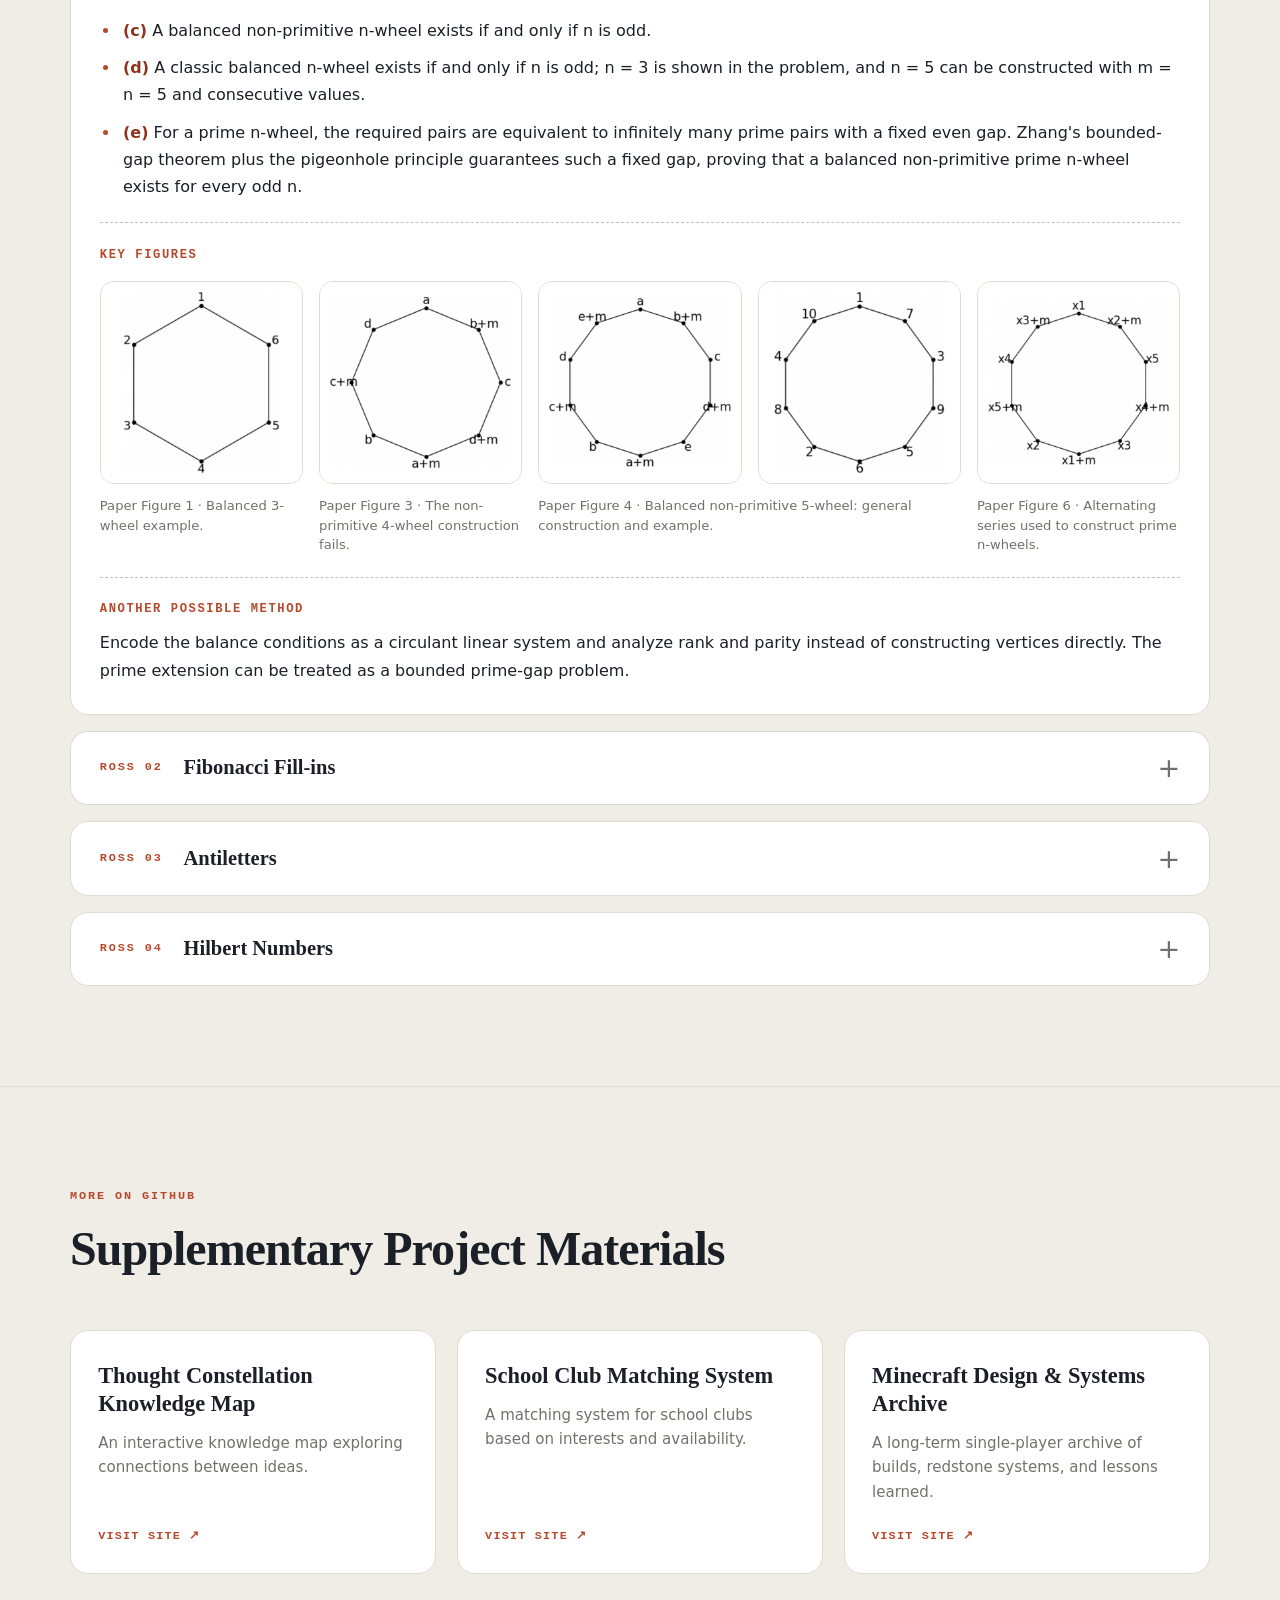
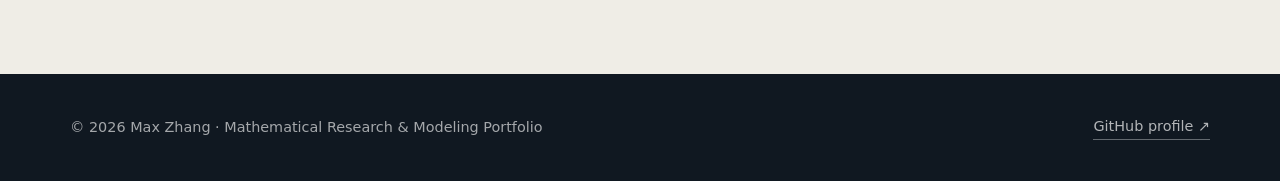
==== commit aa4e624a: "Remove section subtitle text" ====
--- a/index.html
+++ b/index.html
@@ -74,7 +74,6 @@
         <div class="section-heading">
           <p class="section-kicker">01 · Self-position</p>
           <h2>How I Think Mathematically</h2>
-          <p class="section-note">A short statement about how I approach mathematical work, kept within 100 words.</p>
         </div>
         <blockquote class="think-quote" id="thinkingText">
           <p>
@@ -95,7 +94,6 @@
         <div class="section-heading">
           <p class="section-kicker">02 · Pinned research</p>
           <h2>Research Papers</h2>
-          <p class="section-note">Present each paper's key summary and its form as a compact model, with its full PDF available separately.</p>
         </div>
 
         <div class="paper-stack">
@@ -293,7 +291,6 @@
         <div class="section-heading">
           <p class="section-kicker">03 · Completed work</p>
           <h2>Models &amp; Simulations</h2>
-          <p class="section-note">Two completed Minecraft machine systems, each shown through Question → Assumptions → Model → Test → Result → Limitation.</p>
         </div>
 
         <div class="model-list">
@@ -363,7 +360,6 @@
         <div class="section-heading">
           <p class="section-kicker">04 · Ross application problems</p>
           <h2>Selected Problems</h2>
-          <p class="section-note">These are the four multi-part problems from my Ross application. Each card includes every prompt and the key path from first approach to final solution.</p>
         </div>
 
         <div class="problem-list">
@@ -533,7 +529,6 @@
         <div class="section-heading">
           <p class="section-kicker">More on GitHub</p>
           <h2>Supplementary Project Materials</h2>
-          <p class="section-note">Other projects and archives published on my GitHub.</p>
         </div>
         <div class="project-grid">
           <a class="project-card" href="https://aeroptot.github.io/Thought-constellation/galaxy/" target="_blank" rel="noopener">
